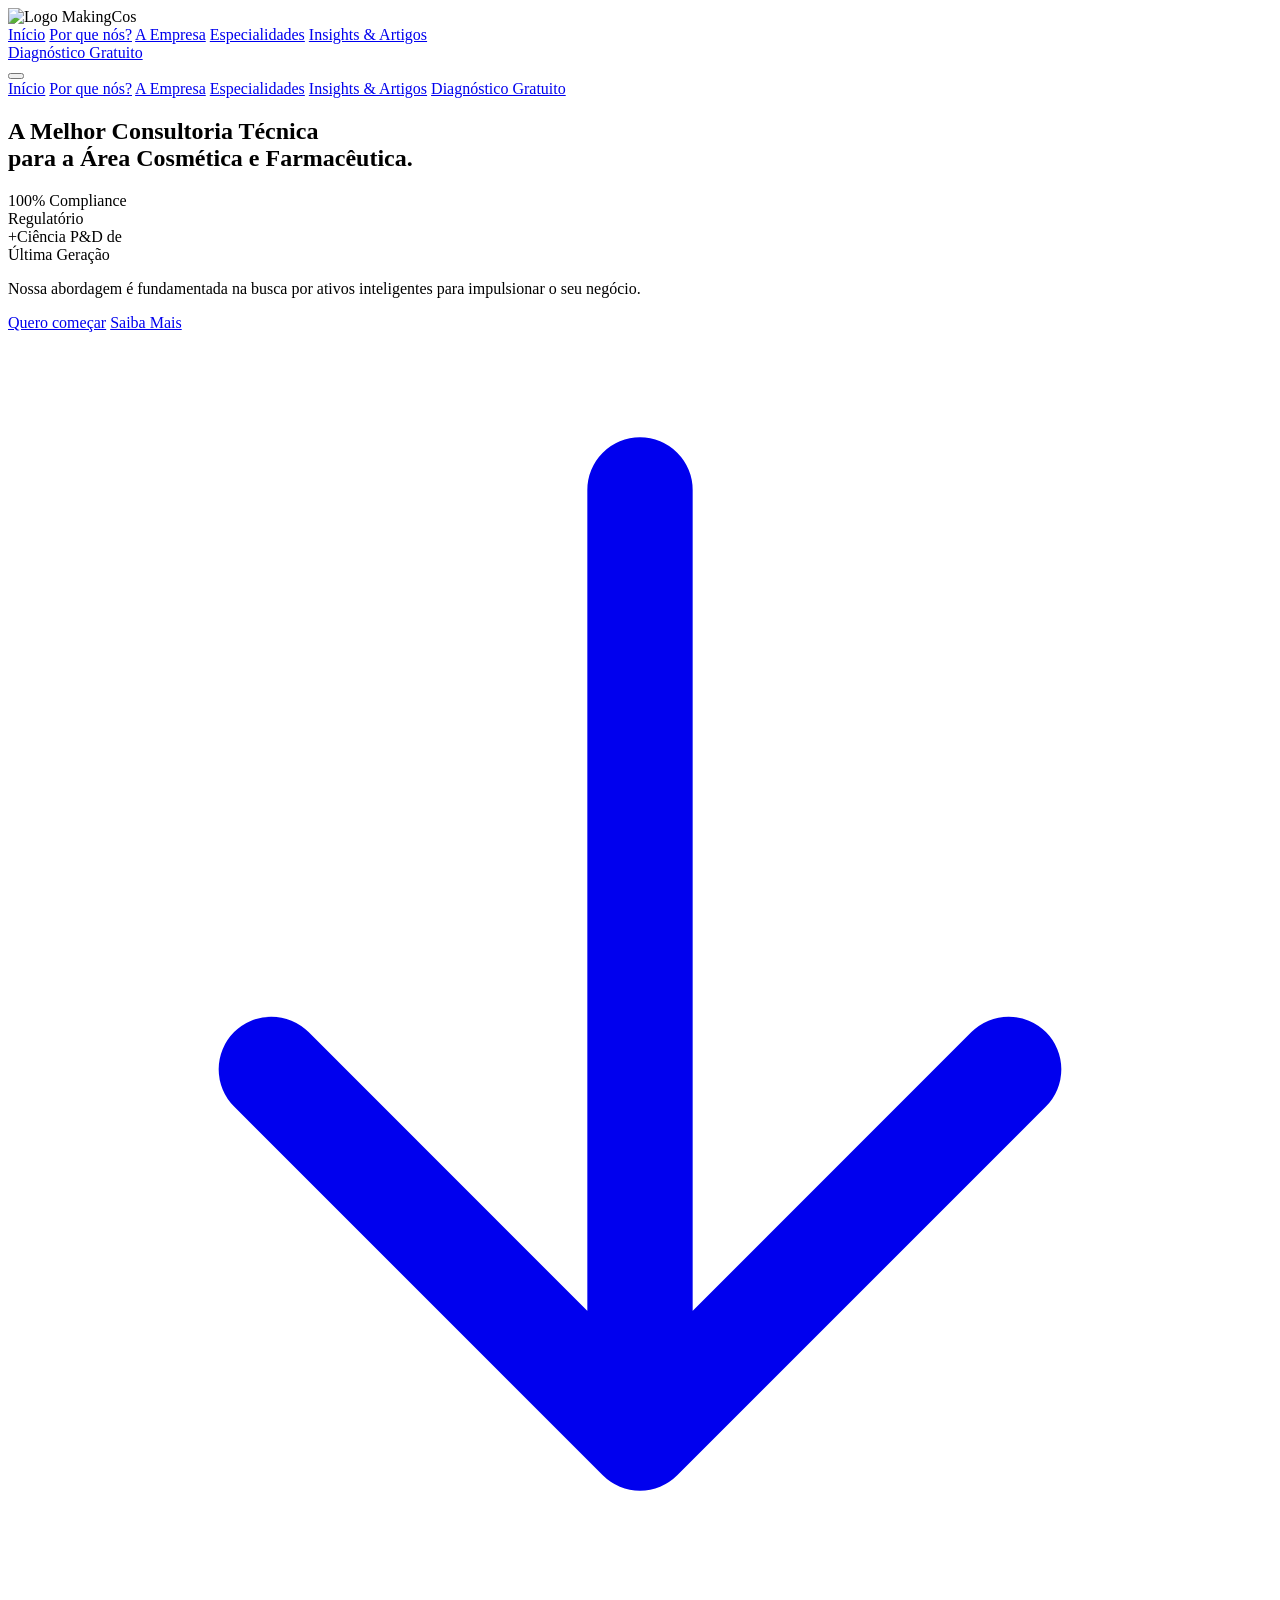
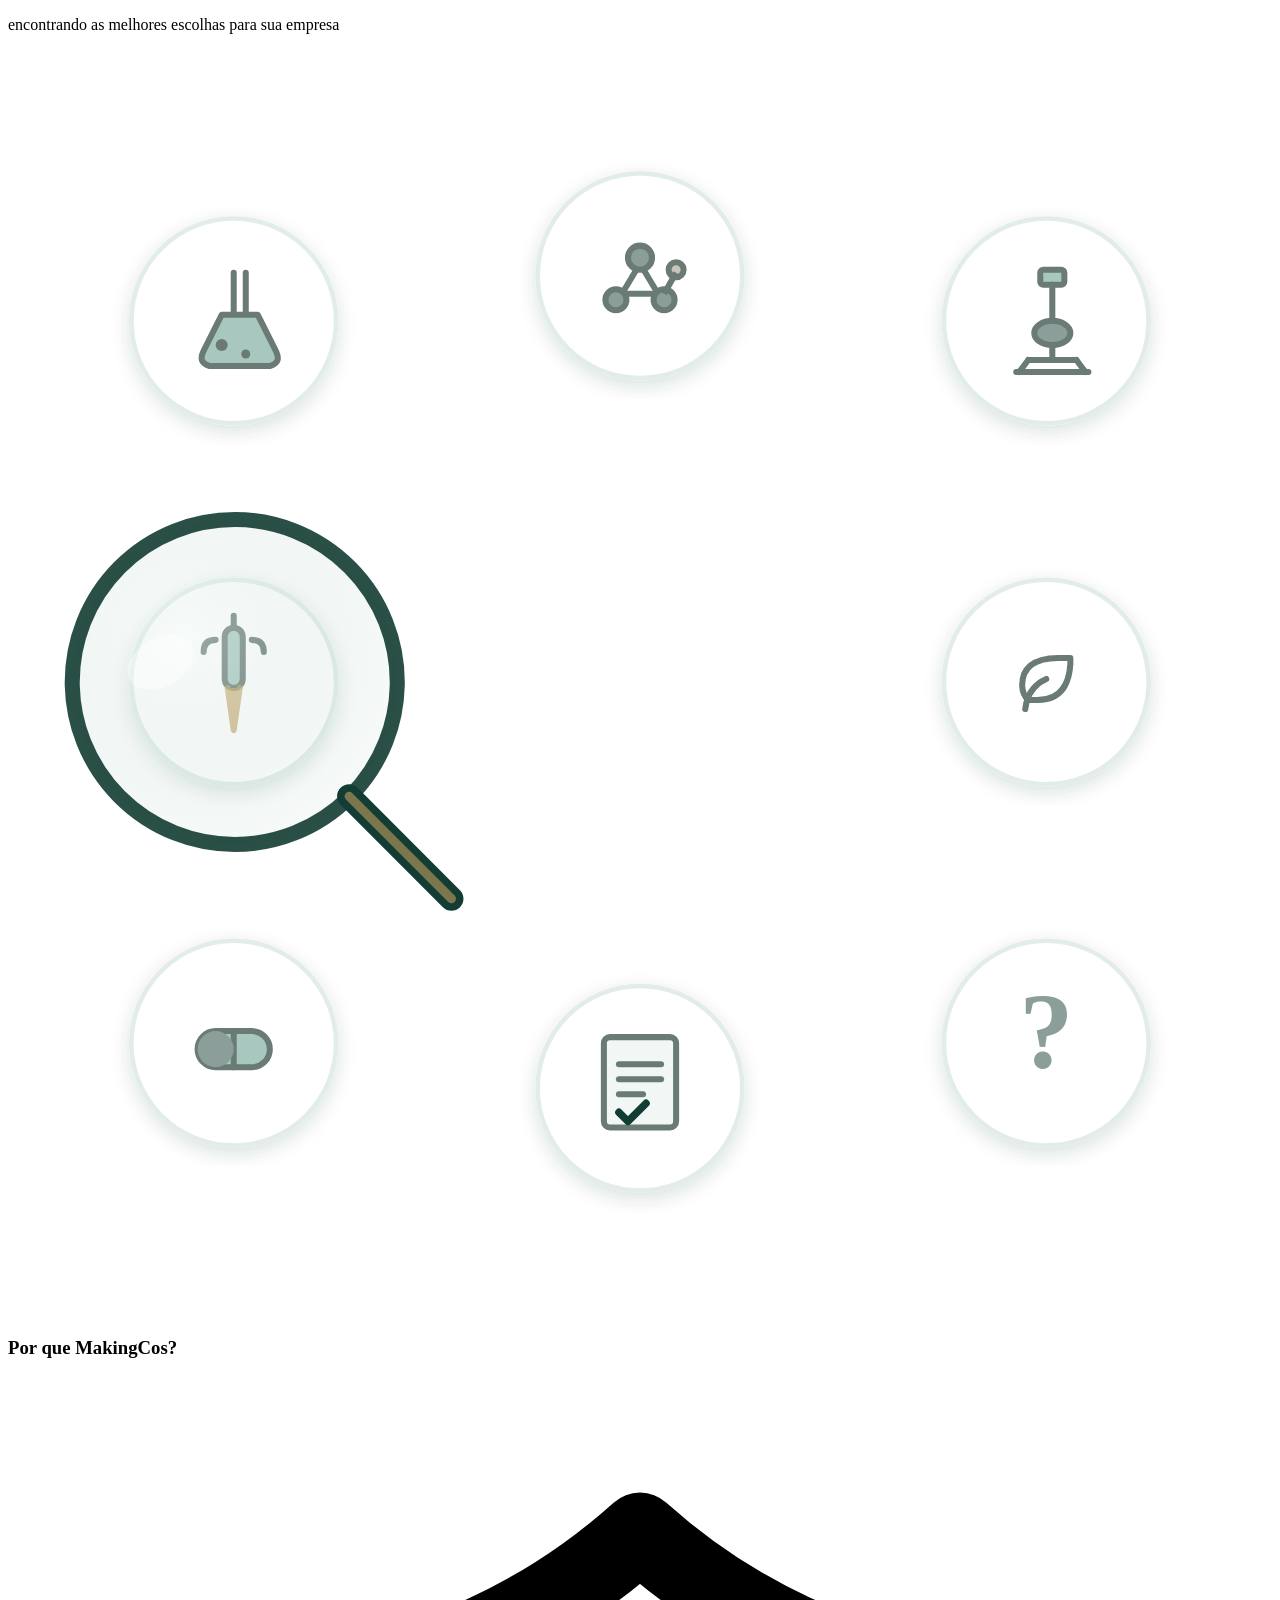
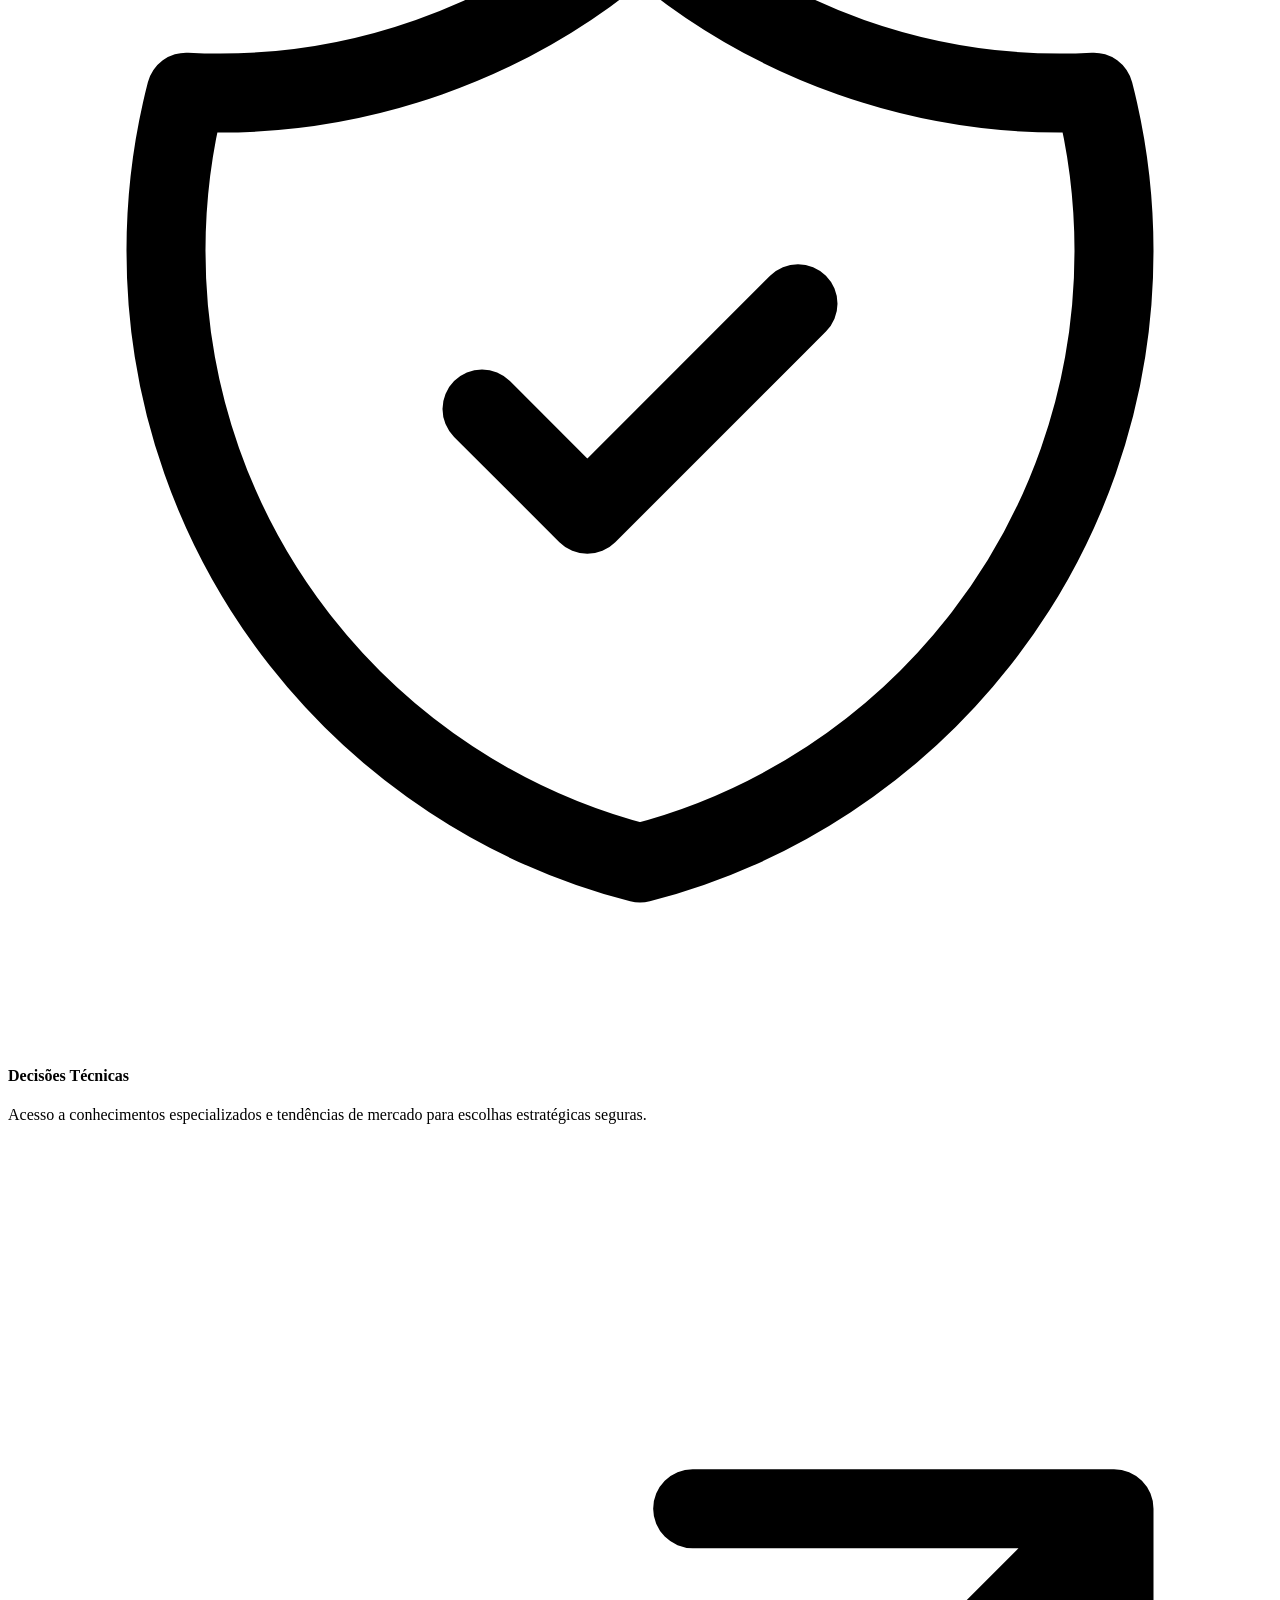
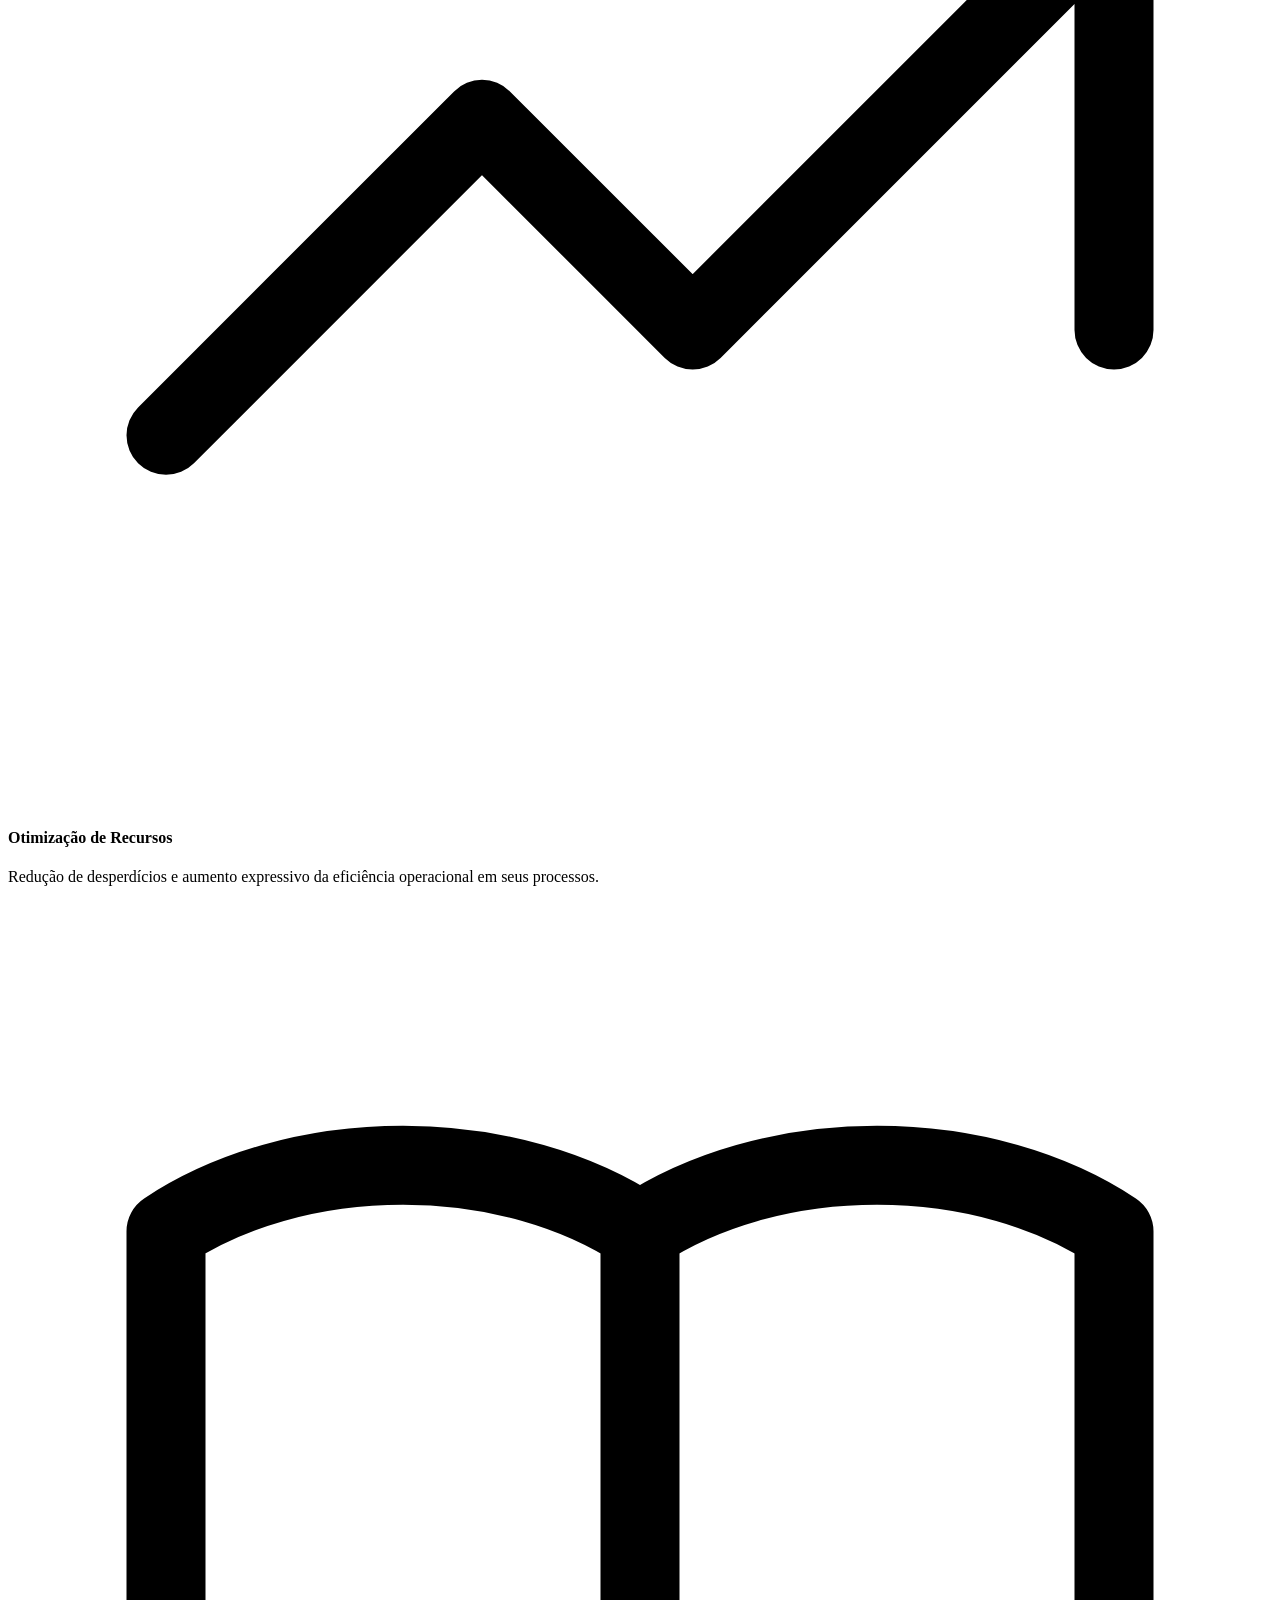
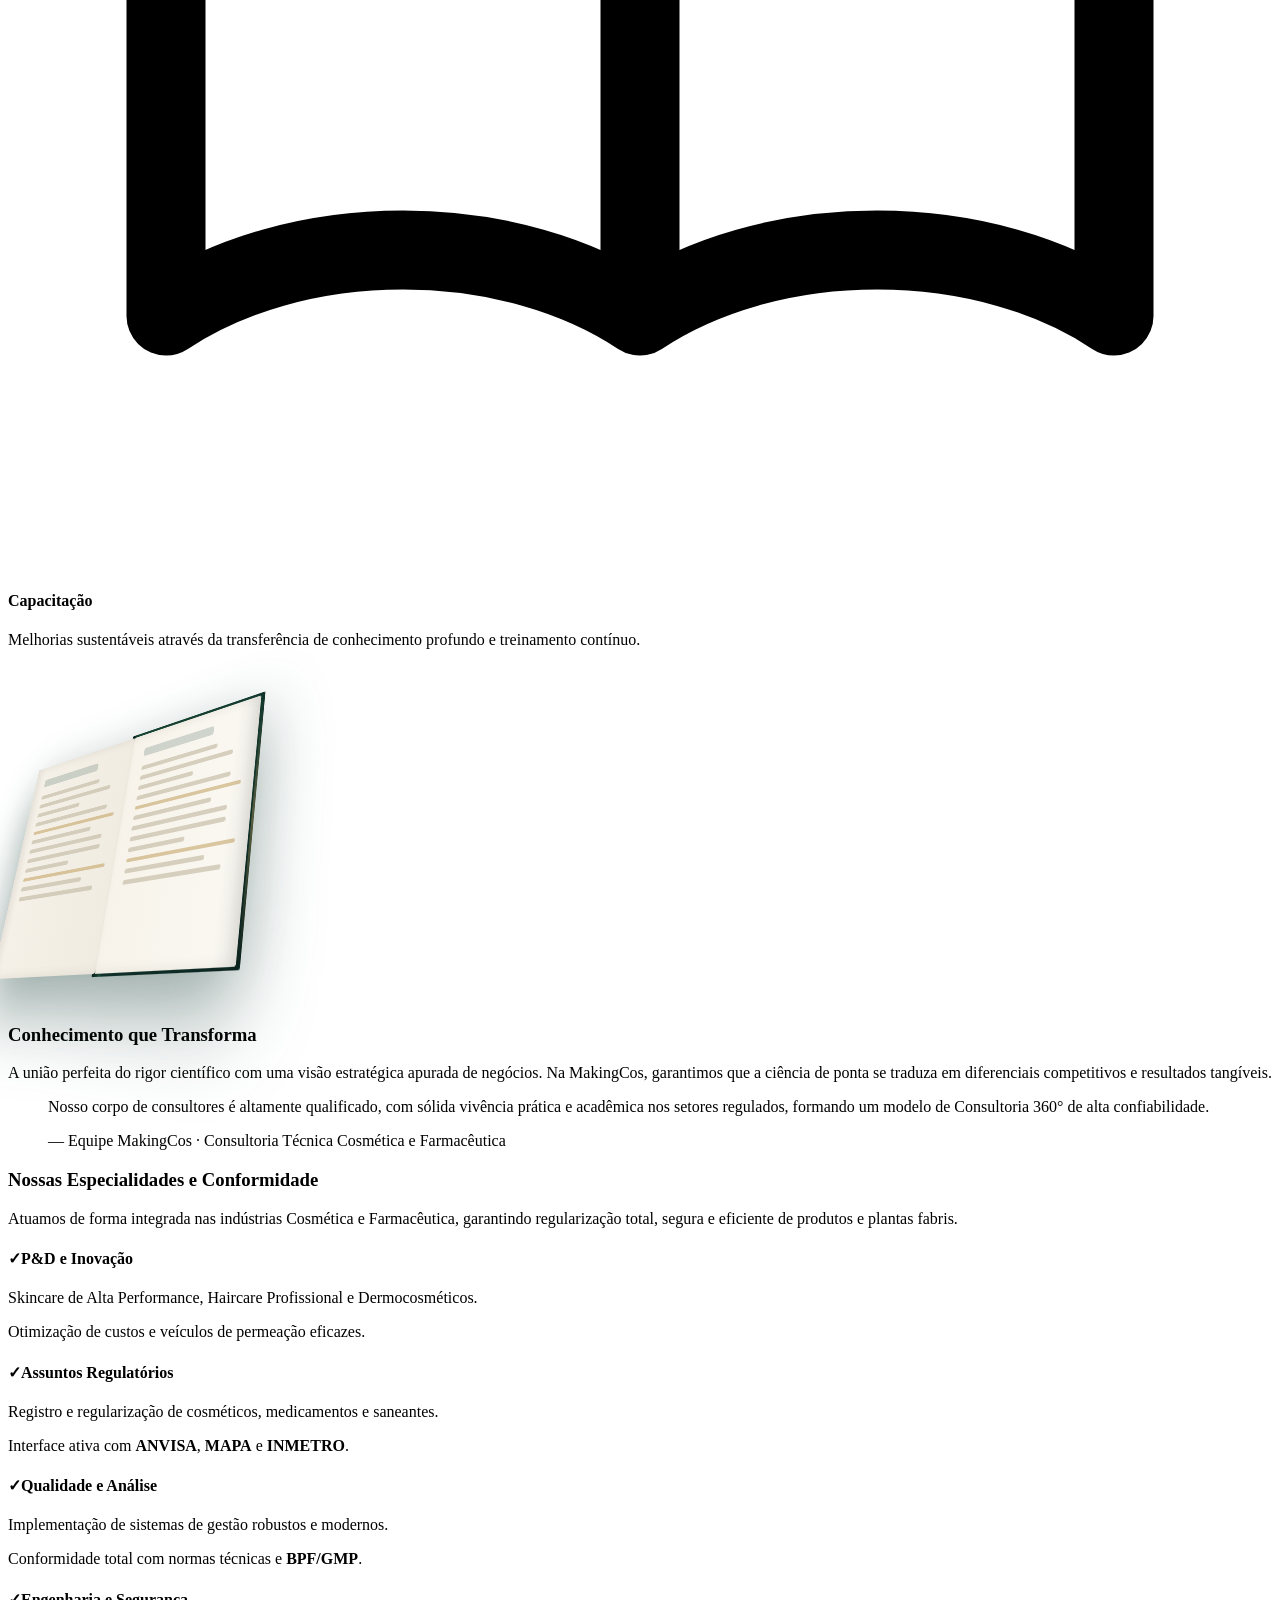
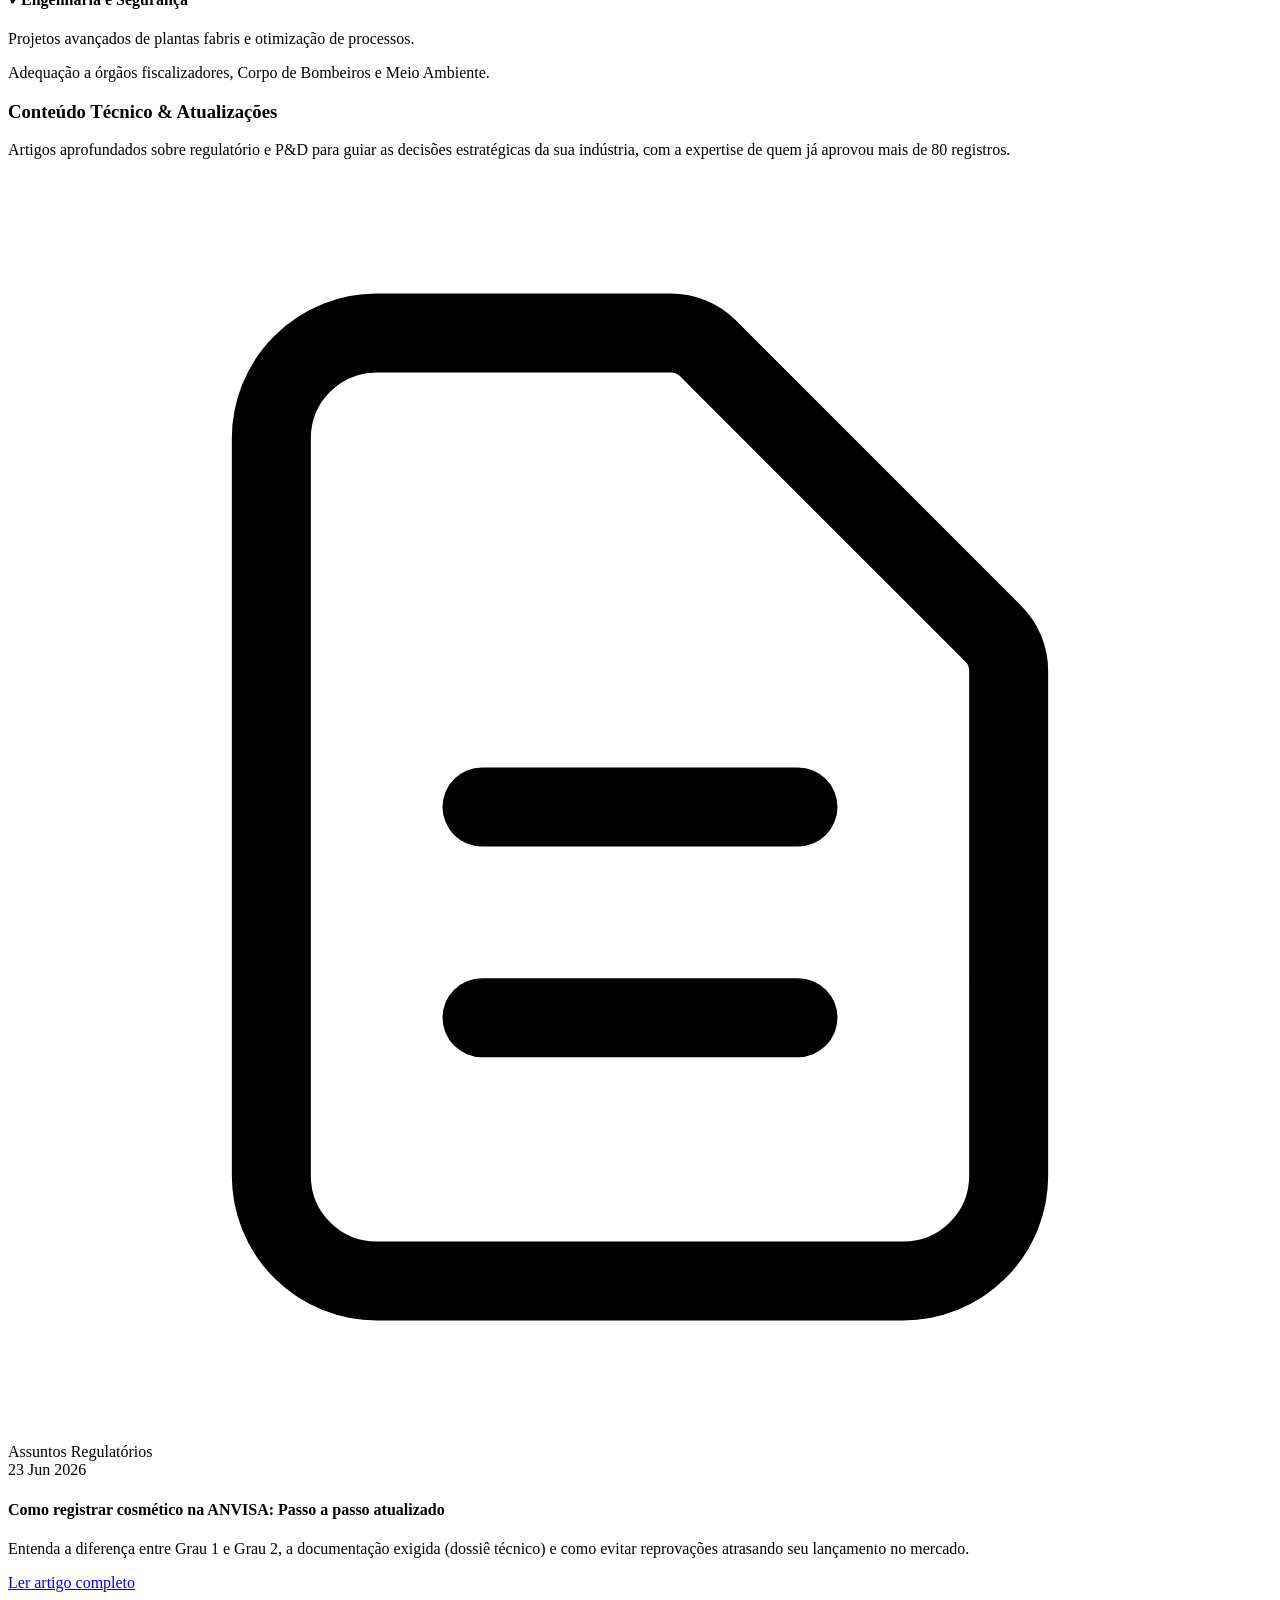
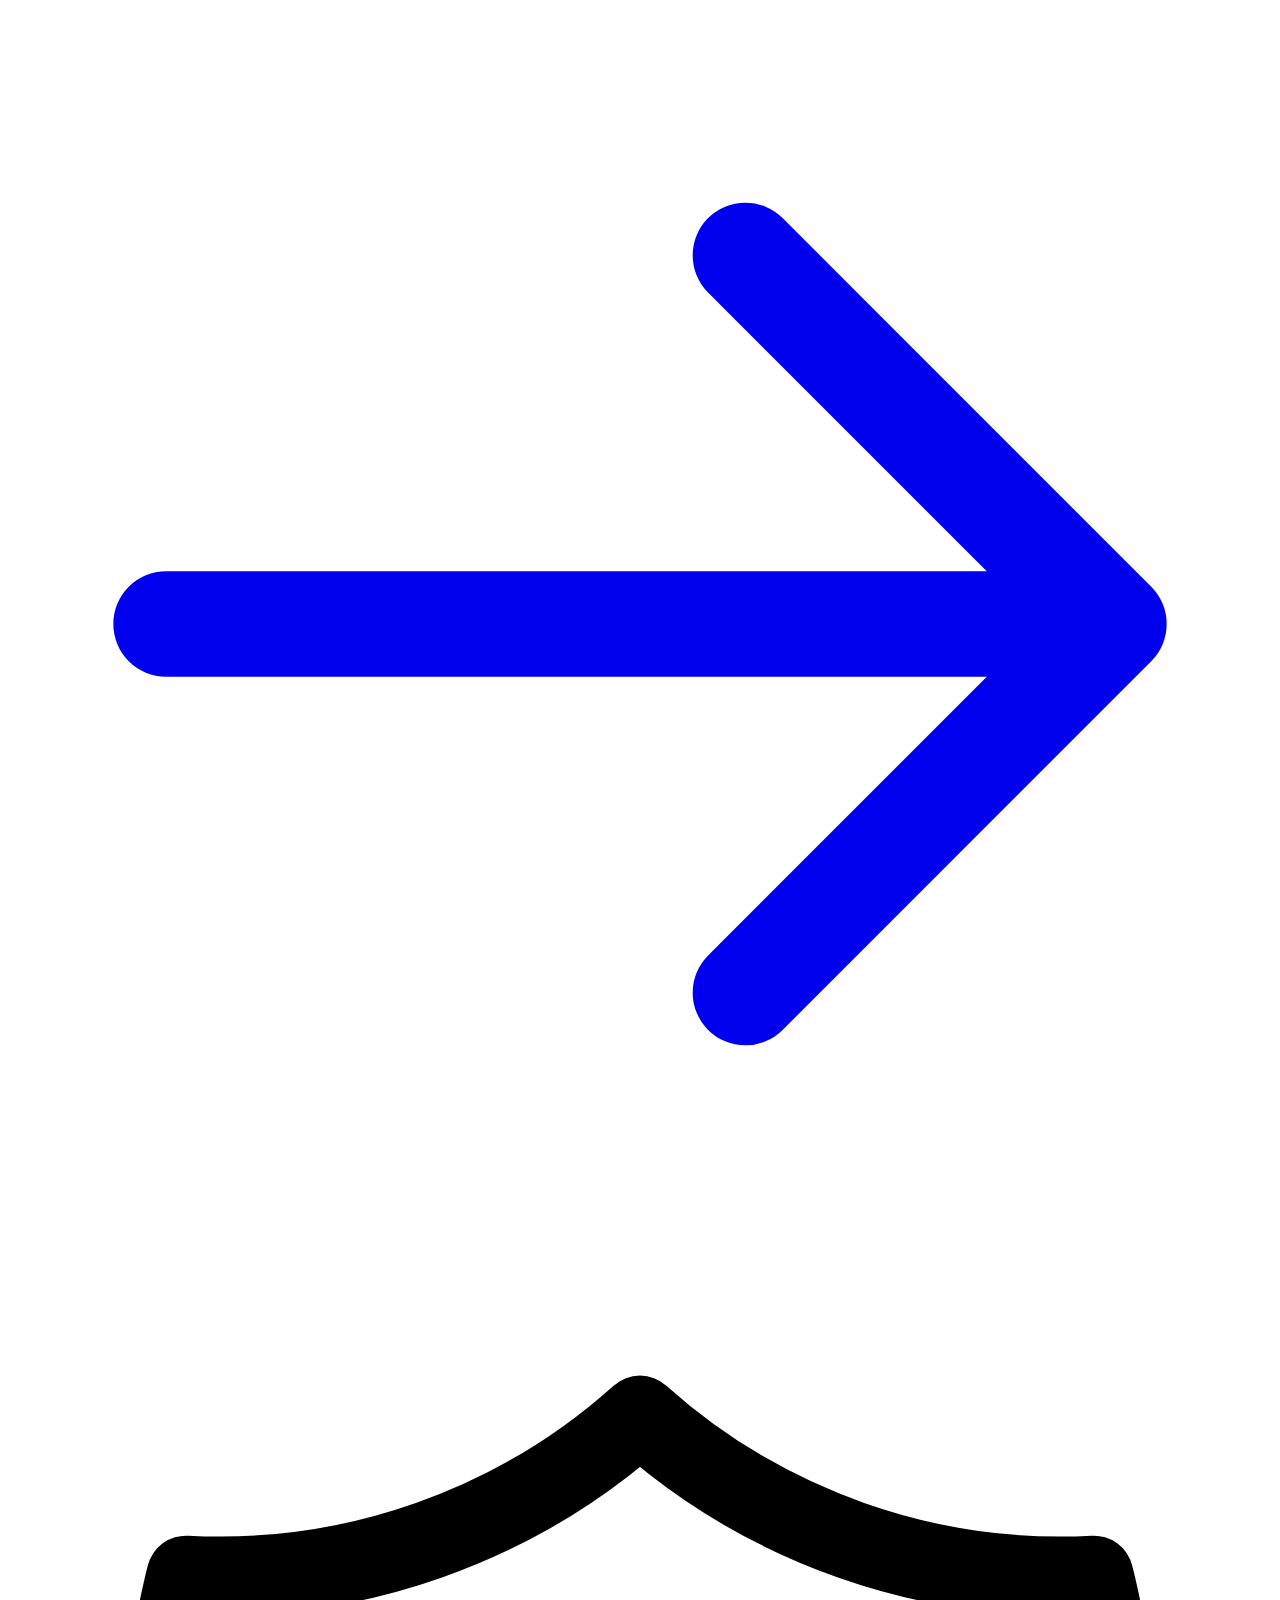
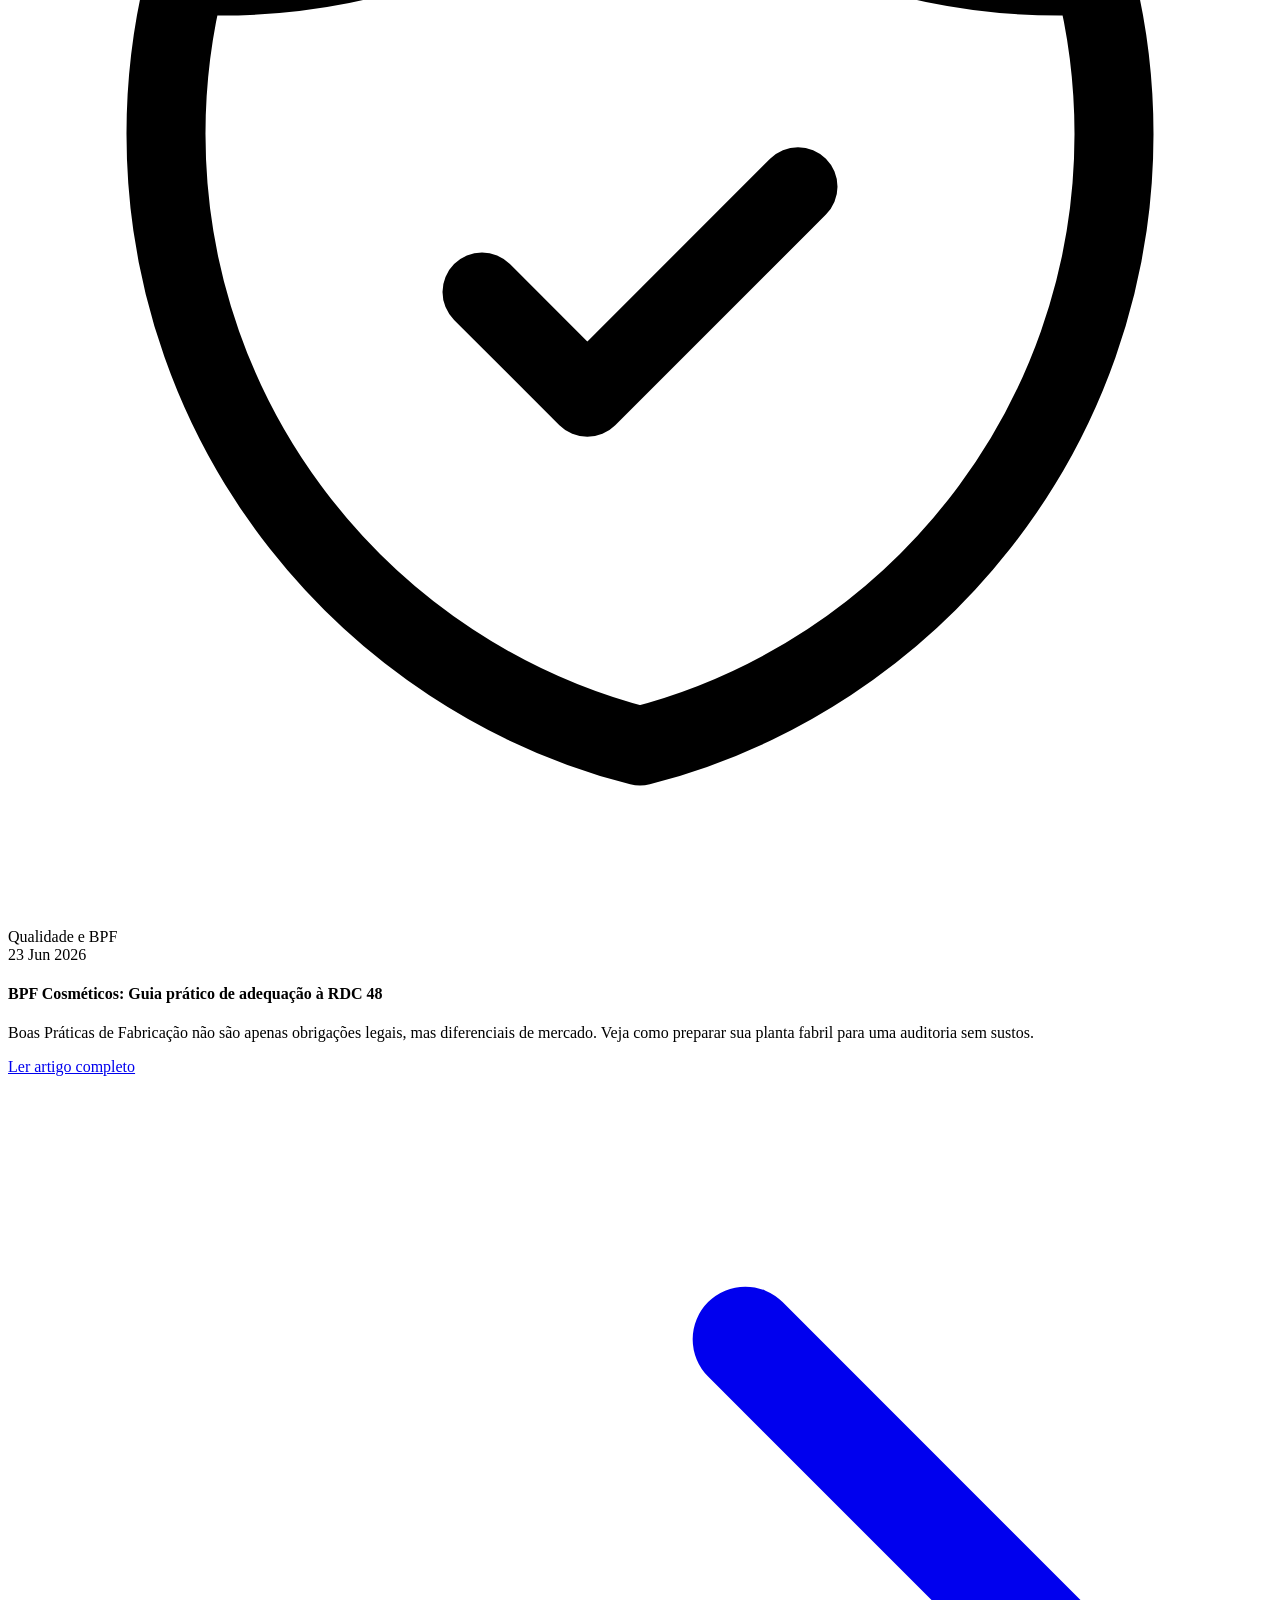
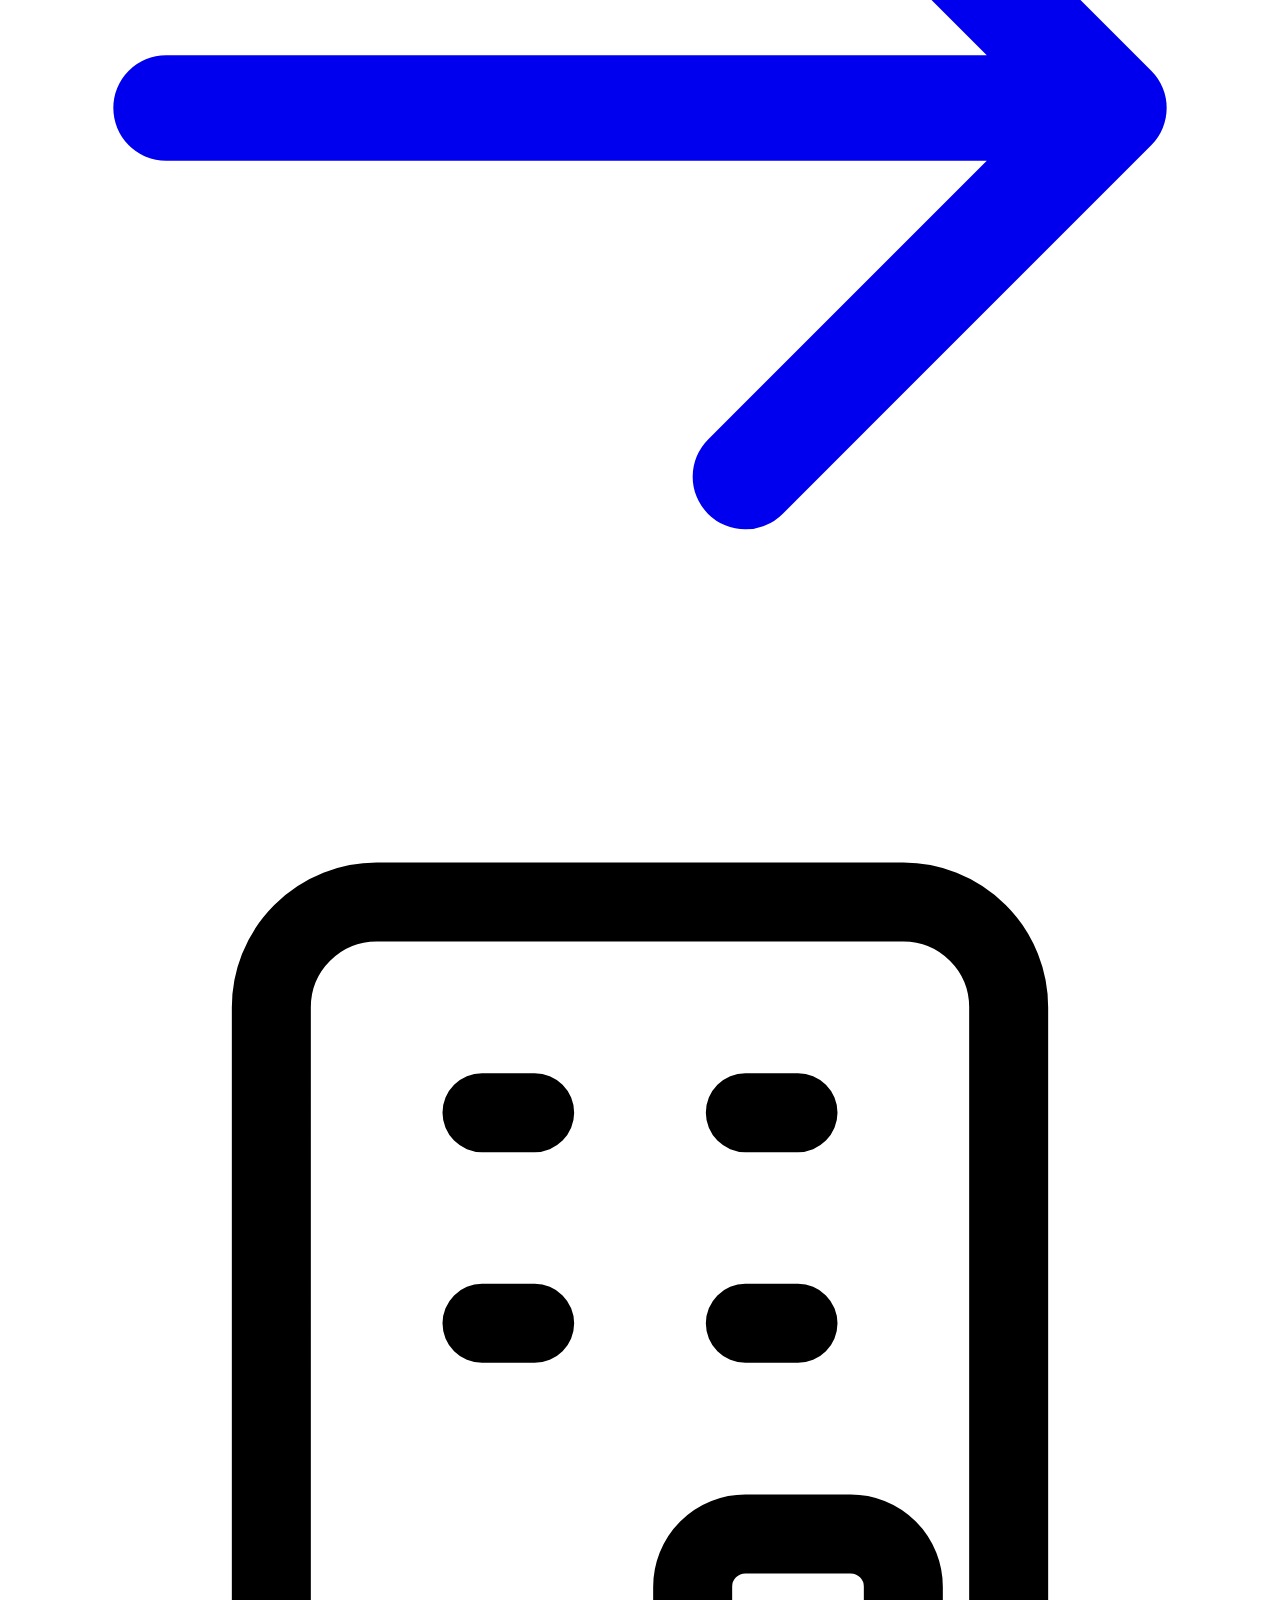
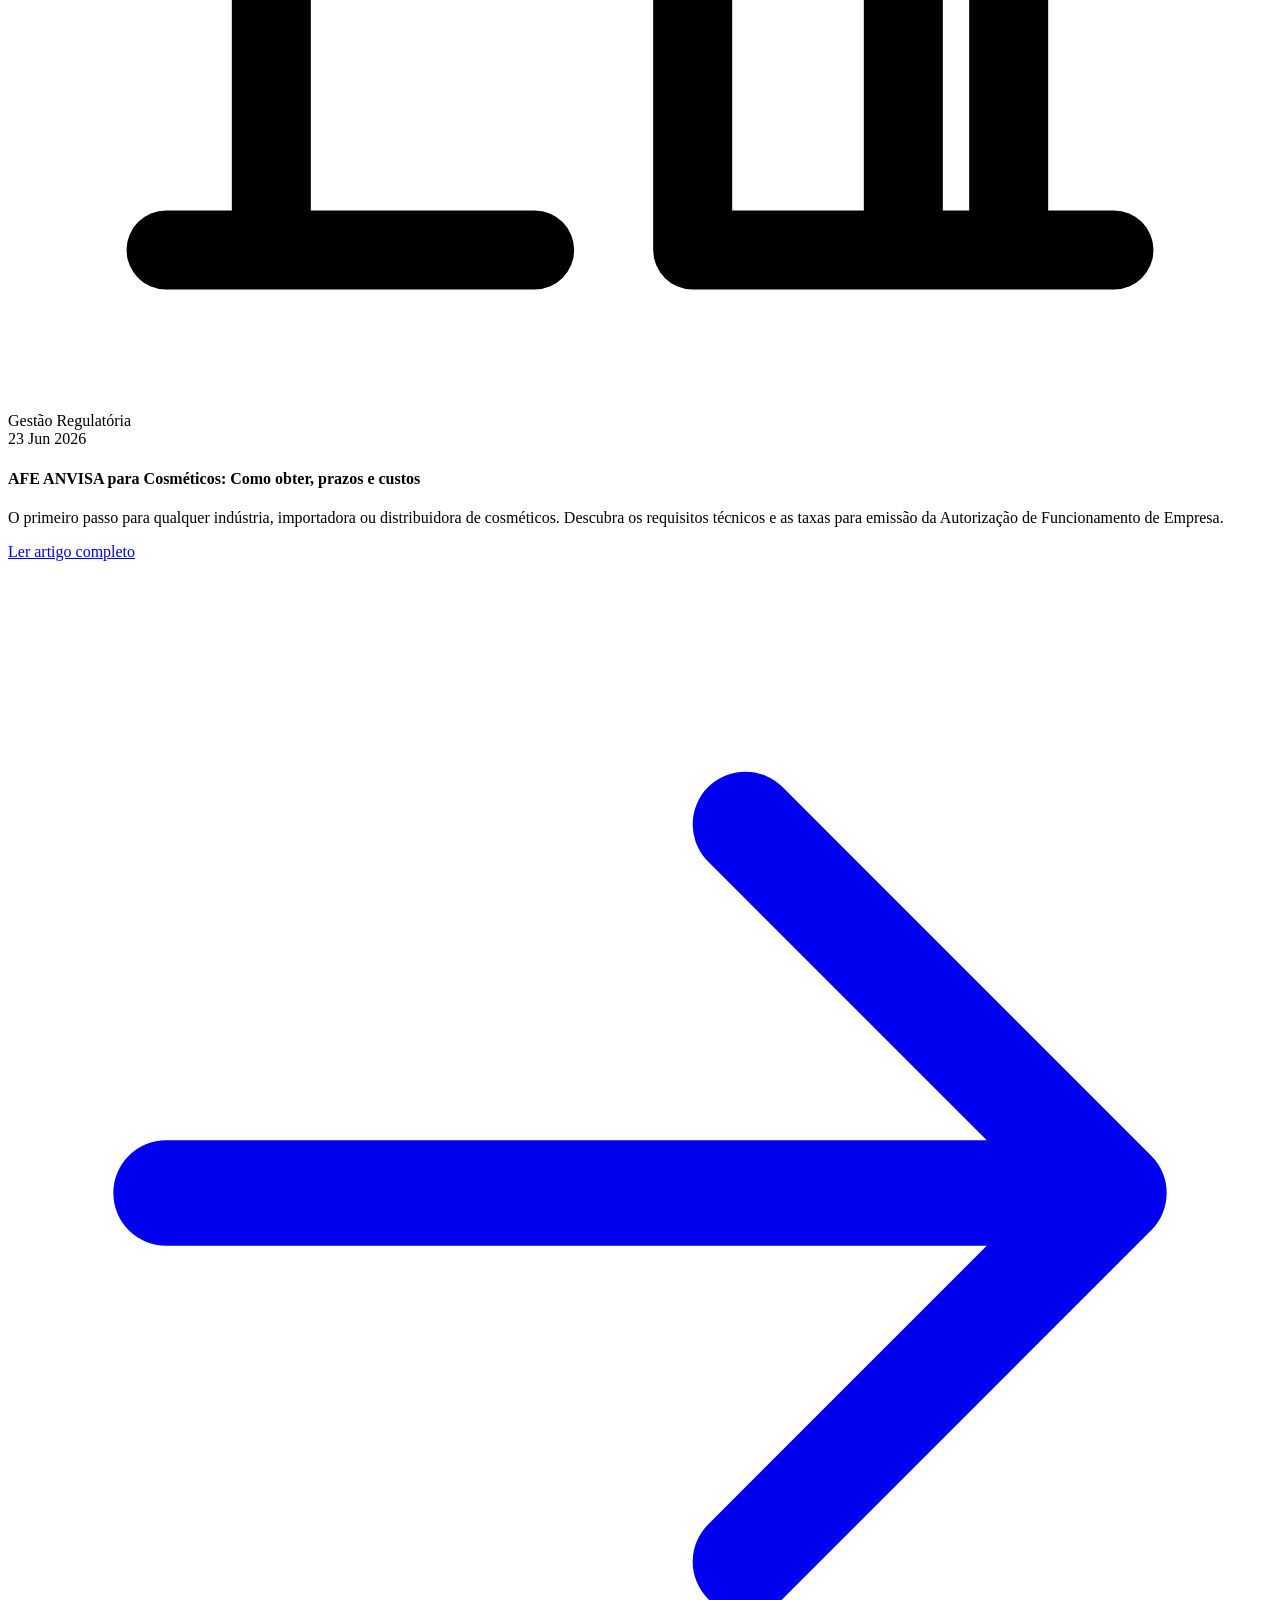
==== index.html @ b10bf66d "adjusts visual" ====
<!DOCTYPE html>
<html lang="pt-BR">

<head>
    <meta charset="UTF-8">
    <meta name="viewport" content="width=device-width, initial-scale=1.0">
    <title>Consultoria Regulatória ANVISA para Cosméticos e Farmacêuticos | MakingCos</title>
    <meta name="description"
        content="Excelência técnica para impulsionar negócios no mercado de alta performance através do conhecimento científico profundo.">

    <!-- Canonical & Open Graph -->
    <link rel="canonical" href="https://www.makingcos.com.br/">
    <meta property="og:type"        content="website">
    <meta property="og:url"         content="https://www.makingcos.com.br/">
    <meta property="og:title"       content="Consultoria Regulatória ANVISA para Cosméticos e Farmacêuticos | MakingCos">
    <meta property="og:description" content="Consultoria técnica especializada em registro ANVISA, BPF/GMP e P&D cosmético. +80 produtos registrados, 100% de aprovação em auditorias. SP e MG.">
    <meta property="og:locale"      content="pt_BR">
    <meta name="twitter:card"       content="summary_large_image">

    <!-- Schema: Organization + LocalBusiness -->
    <script type="application/ld+json">
    {
      "@context": "https://schema.org",
      "@type": ["Organization", "LocalBusiness"],
      "name": "MakingCos — Consultoria Técnica Cosmética e Farmacêutica",
      "url": "https://www.makingcos.com.br",
      "telephone": "+55-11-97608-5155",
      "email": "contato@makingcos.com.br",
      "description": "Consultoria regulatória ANVISA, adequação BPF/GMP, P&D de cosméticos e farmacêuticos. Atuamos em São Paulo e Minas Gerais.",
      "areaServed": ["São Paulo", "Minas Gerais", "Brasil"],
      "serviceType": [
        "Consultoria Regulatória ANVISA",
        "Adequação BPF GMP",
        "Registro de Cosméticos ANVISA",
        "P&D Cosméticos",
        "Assuntos Regulatórios Farmacêuticos",
        "Auditoria BPF",
        "Engenharia de Plantas Fabris"
      ],
      "knowsAbout": ["ANVISA", "BPF", "GMP", "Registro de cosméticos", "Assuntos regulatórios", "P&D cosmético", "Dermocosmético", "Skincare", "Haircare", "AFE ANVISA"]
    }
    </script>

    <!-- Schema: FAQ -->
    <script type="application/ld+json">
    {
      "@context": "https://schema.org",
      "@type": "FAQPage",
      "mainEntity": [
        {
          "@type": "Question",
          "name": "A MakingCos realiza registro de cosméticos na ANVISA?",
          "acceptedAnswer": {
            "@type": "Answer",
            "text": "Sim. Temos mais de 80 produtos registrados junto à ANVISA, com 100% de aprovação. Atuamos em registro de cosméticos grau 1 e grau 2, medicamentos e saneantes, com interface direta com ANVISA, MAPA e INMETRO."
          }
        },
        {
          "@type": "Question",
          "name": "O que é adequação BPF/GMP e como a MakingCos pode ajudar?",
          "acceptedAnswer": {
            "@type": "Answer",
            "text": "BPF (Boas Práticas de Fabricação) e GMP (Good Manufacturing Practices) são normas obrigatórias da ANVISA para indústrias cosméticas e farmacêuticas. A MakingCos realiza diagnóstico, implementação e auditoria de sistemas de qualidade para garantir conformidade total e aprovação em inspeções."
          }
        },
        {
          "@type": "Question",
          "name": "A MakingCos oferece serviços de P&D para cosméticos?",
          "acceptedAnswer": {
            "@type": "Answer",
            "text": "Sim. Desenvolvemos formulações de Skincare de Alta Performance, Haircare Profissional e Dermocosméticos, com rigor científico, otimização de custos e conformidade regulatória desde a concepção do produto."
          }
        },
        {
          "@type": "Question",
          "name": "Onde a MakingCos atende?",
          "acceptedAnswer": {
            "@type": "Answer",
            "text": "Atendemos empresas em São Paulo (SP) e Minas Gerais (MG), com possibilidade de consultoria remota para todo o território nacional."
          }
        }
      ]
    }
    </script>

    <link rel="preconnect" href="https://fonts.googleapis.com">
    <link rel="preconnect" href="https://fonts.gstatic.com" crossorigin>
    <link href="https://fonts.googleapis.com/css2?family=Faculty+Glyphic&family=Lusitana:wght@400;700&display=swap"
        rel="stylesheet">

    <script src="https://cdn.tailwindcss.com"></script>
    <script>
        tailwind.config = {
            theme: {
                extend: {
                    colors: {
                        primary: '#133C34',
                        accent: '#C19E5D',
                        offwhite: '#FAF9F5',
                        textgrey: '#676561',
                        muted: '#6A7A75',
                    },
                    fontFamily: {
                        serif: ['Lusitana', 'serif'],
                        sans: ['"Faculty Glyphic"', 'sans-serif'],
                    }
                }
            }
        }
    </script>
    <style type="text/tailwindcss">
        @layer utilities {
            .glass-header {
                @apply bg-offwhite/90 backdrop-blur-md border-b border-muted/20;
            }
            .card {
                @apply bg-white border border-muted/20 rounded-xl shadow-sm hover:shadow-md transition-shadow duration-300;
            }
            .placeholder-img {
                @apply bg-gray-200 flex flex-col items-center justify-center text-gray-500 rounded-lg overflow-hidden;
            }
        }
        html { scroll-behavior: smooth; }
    </style>

    <style>
        /* ===== MAGNIFIER SCENE ===== */
        #magScene { user-select: none; }

        .mag-icon {
            transition: transform 0.4s cubic-bezier(.34,1.56,.64,1);
        }

        /* Solution icon pulse ring */
        .sol-glow { animation: none; }

        @keyframes solPulse {
            0%   { r: 42; opacity: 0.7; }
            70%  { r: 62; opacity: 0; }
            100% { r: 62; opacity: 0; }
        }
        @keyframes solZoom {
            0%   { transform: translate(345px,330px) scale(1); }
            100% { transform: translate(345px,330px) scale(1.18); }
        }
        .sol-zoomed {
            animation: solZoom 0.5s cubic-bezier(.34,1.56,.64,1) forwards;
        }
        .sol-zoomed .sol-glow {
            animation: solPulse 1.4s ease-out infinite !important;
        }

        /* ── POPUP ── */
        #foundPopup {
            position: absolute;
            left: 50%;
            transform: translateX(-50%) translateY(0);
            z-index: 20;
            pointer-events: none;
            opacity: 0;
            transition: opacity 0.3s ease, top 0s;
        }
        #foundPopup.visible { opacity: 1; }
        #foundPopupInner {
            display: flex;
            align-items: center;
            gap: 8px;
            background: #133C34;
            color: #FAF9F5;
            padding: 11px 24px;
            border-radius: 999px;
            border: 2px solid #C19E5D;
            box-shadow: 0 8px 32px rgba(19,60,52,0.25), 0 0 0 6px rgba(193,158,93,0.15);
            font-family: 'Faculty Glyphic', sans-serif;
            font-size: 0.95rem;
            font-weight: 700;
            letter-spacing: 0.04em;
            white-space: nowrap;
        }
        #foundPopup.visible #foundPopupInner {
            animation: popupEntrance 0.45s cubic-bezier(.34,1.56,.64,1) both;
        }
        @keyframes popupEntrance {
            from { transform: scale(0.75) translateY(8px); opacity: 0; }
            to   { transform: scale(1)   translateY(0);    opacity: 1; }
        }
        #foundPopupIcon {
            color: #C19E5D;
            font-size: 1.1rem;
            display: inline-block;
            animation: starSpin 2s linear infinite;
        }
        @keyframes starSpin {
            from { transform: rotate(0deg); }
            to   { transform: rotate(360deg); }
        }

        /* Animated ellipsis */
        #ellipsis::after {
            content: '';
            animation: ellipsisDots 1.8s steps(1, end) infinite;
        }
        @keyframes ellipsisDots {
            0%   { content: ''; }
            25%  { content: '.'; }
            50%  { content: '..'; }
            75%  { content: '...'; }
            100% { content: ''; }
        }
    </style>
</head>

<body class="bg-offwhite text-textgrey font-sans antialiased overflow-x-hidden">

    <!-- Header / Navbar (HOME) -->
    <header id="navbar" class="fixed w-full top-0 z-50 glass-header transition-all duration-300">
        <div class="max-w-7xl mx-auto px-4 sm:px-6 lg:px-8">
            <div class="flex justify-between items-center h-20">
                <div class="flex items-center gap-3">
                    <img src="./media/makingcos.webp" alt="Logo MakingCos" class="h-16">
                </div>
                <nav class="hidden md:flex space-x-8">
                    <a href="#hero" class="text-textgrey hover:text-primary font-medium transition-colors">Início</a>
                    <a href="#value-proposition" class="text-textgrey hover:text-primary font-medium transition-colors">Por que nós?</a>
                    <a href="#identity" class="text-textgrey hover:text-primary font-medium transition-colors">A Empresa</a>
                    <a href="#services" class="text-textgrey hover:text-primary font-medium transition-colors">Especialidades</a>
                    <a href="#insights" class="text-textgrey hover:text-primary font-medium transition-colors">Insights & Artigos</a>
                </nav>
                <div class="hidden md:block">
                    <a href="#contact-section" class="px-6 py-2 bg-primary text-white rounded-full hover:bg-primary/90 transition-colors font-medium">Diagnóstico Gratuito</a>
                </div>
                <button id="menuToggle" class="md:hidden flex flex-col gap-1.5 p-2" aria-label="Abrir menu" aria-expanded="false">
                    <span class="block w-6 h-0.5 bg-primary"></span>
                    <span class="block w-6 h-0.5 bg-primary"></span>
                    <span class="block w-6 h-0.5 bg-primary"></span>
                </button>
            </div>
        </div>
        <div id="mobileMenu" class="hidden md:hidden bg-offwhite border-t border-muted/20 px-4 py-4 space-y-3">
            <a href="#hero" class="block text-textgrey hover:text-primary font-medium py-1">Início</a>
            <a href="#value-proposition" class="block text-textgrey hover:text-primary font-medium py-1">Por que nós?</a>
            <a href="#identity" class="block text-textgrey hover:text-primary font-medium py-1">A Empresa</a>
            <a href="#services" class="block text-textgrey hover:text-primary font-medium py-1">Especialidades</a>
            <a href="#insights" class="block text-textgrey hover:text-primary font-medium py-1">Insights &amp; Artigos</a>
            <a href="#contact-section" class="block w-full text-center px-6 py-2 bg-primary text-white rounded-full font-medium mt-2">Diagnóstico Gratuito</a>
        </div>
    </header>

    <main class="pt-20">
        <!-- Hero Section -->
        <section id="hero" class="relative py-20 lg:py-32 overflow-hidden">
            <div class="max-w-7xl mx-auto px-4 sm:px-6 lg:px-8 relative z-10">
                <div class="grid grid-cols-1 lg:grid-cols-2 gap-12 items-center">
                    <div>
                        <h1 class="text-4xl md:text-5xl lg:text-6xl font-serif font-bold text-primary leading-tight mb-8">
                            A Melhor Consultoria Técnica <br>para a Área Cosmética e Farmacêutica.
                        </h1>
                        <div class="flex flex-col sm:flex-row gap-6 mb-8">
                            <div class="flex items-center gap-3 bg-white px-5 py-4 rounded-xl shadow-sm border border-muted/20">
                                <span class="text-3xl font-bold text-accent">100%</span>
                                <span class="text-primary font-bold leading-tight">Compliance<br>Regulatório</span>
                            </div>
                            <div class="flex items-center gap-3 bg-white px-5 py-4 rounded-xl shadow-sm border border-muted/20">
                                <span class="text-3xl font-bold text-accent">+Ciência</span>
                                <span class="text-primary font-bold leading-tight">P&D de<br>Última Geração</span>
                            </div>
                        </div>
                        <p class="text-lg md:text-xl text-textgrey mb-8 font-sans">
                            Nossa abordagem é fundamentada na busca por ativos inteligentes para impulsionar o seu negócio.
                        </p>
                        <div class="flex flex-col sm:flex-row gap-4">
                            <a href="#contact" class="px-8 py-3 bg-primary text-white rounded-full font-medium text-center hover:bg-primary/90 transition-colors shadow-lg shadow-primary/20">Quero começar</a>
                            <a href="#value-proposition" class="group flex items-center justify-center gap-2 px-8 py-3 bg-accent text-white rounded-full font-medium text-center hover:bg-accent/90 transition-colors shadow-lg shadow-accent/20">
                                Saiba Mais
                                <svg class="w-4 h-4 group-hover:translate-y-1 transition-transform" fill="none" stroke="currentColor" viewBox="0 0 24 24"><path stroke-linecap="round" stroke-linejoin="round" stroke-width="2" d="M19 14l-7 7m0 0l-7-7m7 7V3"></path></svg>
                            </a>
                        </div>
                    </div>

                    <!-- Magnifier Animation Scene -->
                    <div class="relative h-[420px] lg:h-[520px] flex flex-col items-center justify-start pt-2" id="magScene">
                        <p class="text-sm font-sans text-muted italic mb-1 tracking-wide">
                            encontrando as melhores escolhas para sua empresa<span id="ellipsis"></span>
                        </p>
                        <div class="absolute -z-10 inset-0 bg-accent/5 rounded-3xl blur-2xl"></div>

                        <svg id="magSvg" viewBox="0 0 420 420" xmlns="http://www.w3.org/2000/svg" style="width:100%;height:100%;overflow:visible;">
                            <defs>
                                <radialGradient id="glowGold" cx="50%" cy="50%" r="50%">
                                    <stop offset="0%" stop-color="#C19E5D" stop-opacity="0.35"/>
                                    <stop offset="100%" stop-color="#C19E5D" stop-opacity="0"/>
                                </radialGradient>
                                <radialGradient id="lensGrad" cx="35%" cy="35%" r="65%">
                                    <stop offset="0%" stop-color="#eaf5f2" stop-opacity="0.7"/>
                                    <stop offset="100%" stop-color="#a8c8bf" stop-opacity="0.2"/>
                                </radialGradient>
                                <filter id="softGlow">
                                    <feGaussianBlur stdDeviation="4" result="blur"/>
                                    <feMerge><feMergeNode in="blur"/><feMergeNode in="SourceGraphic"/></feMerge>
                                </filter>
                                <filter id="iconShadow">
                                    <feDropShadow dx="0" dy="2" stdDeviation="3" flood-color="#133C34" flood-opacity="0.15"/>
                                </filter>
                                <clipPath id="lensClip">
                                    <circle cx="0" cy="0" r="54"/>
                                </clipPath>
                            </defs>

                            <!-- Flask / Lab -->
                            <g class="mag-icon" transform="translate(75,90)">
                                <circle r="34" fill="white" stroke="#e2ede9" stroke-width="1.5" filter="url(#iconShadow)"/>
                                <g transform="translate(-14,-16)" stroke="#6A7A75" stroke-width="2" stroke-linecap="round" stroke-linejoin="round" fill="none">
                                    <line x1="14" y1="0" x2="14" y2="14"/>
                                    <line x1="18" y1="0" x2="18" y2="14"/>
                                    <path d="M10,14 L4,26 Q2,30 6,31 L26,31 Q30,30 28,26 L22,14 Z" fill="#a8c8bf" stroke="#6A7A75"/>
                                    <circle cx="10" cy="24" r="2" fill="#6A7A75" stroke="none"/>
                                    <circle cx="18" cy="27" r="1.5" fill="#6A7A75" stroke="none"/>
                                </g>
                            </g>

                            <!-- Molecule -->
                            <g class="mag-icon" transform="translate(210,75)">
                                <circle r="34" fill="white" stroke="#e2ede9" stroke-width="1.5" filter="url(#iconShadow)"/>
                                <g transform="translate(-16,-16)" stroke="#6A7A75" stroke-width="2" fill="none">
                                    <line x1="16" y1="12" x2="10" y2="22"/>
                                    <line x1="16" y1="12" x2="22" y2="22"/>
                                    <line x1="10" y1="22" x2="22" y2="22"/>
                                    <circle cx="16" cy="10" r="4" fill="#8c9e99" stroke="#6A7A75"/>
                                    <circle cx="8" cy="24" r="3.5" fill="#8c9e99" stroke="#6A7A75"/>
                                    <circle cx="24" cy="24" r="3.5" fill="#8c9e99" stroke="#6A7A75"/>
                                    <circle cx="28" cy="14" r="2.5" fill="#c8c5be" stroke="#6A7A75"/>
                                    <line x1="24" y1="22" x2="28" y2="15"/>
                                </g>
                            </g>

                            <!-- Microscope -->
                            <g class="mag-icon" transform="translate(345,90)">
                                <circle r="34" fill="white" stroke="#e2ede9" stroke-width="1.5" filter="url(#iconShadow)"/>
                                <g transform="translate(-14,-17)" stroke="#6A7A75" stroke-width="2" stroke-linecap="round" stroke-linejoin="round" fill="none">
                                    <rect x="12" y="0" width="8" height="5" rx="1" fill="#a8c8bf" stroke="#6A7A75"/>
                                    <line x1="16" y1="5" x2="16" y2="18"/>
                                    <ellipse cx="16" cy="21" rx="6" ry="4" fill="#8c9e99" stroke="#6A7A75"/>
                                    <line x1="8" y1="30" x2="24" y2="30"/>
                                    <line x1="16" y1="25" x2="16" y2="30"/>
                                    <line x1="8" y1="30" x2="5" y2="34"/>
                                    <line x1="24" y1="30" x2="27" y2="34"/>
                                    <line x1="4" y1="34" x2="28" y2="34"/>
                                </g>
                            </g>

                            <!-- Dropper / Serum -->
                            <g class="mag-icon" transform="translate(75,210)">
                                <circle r="34" fill="white" stroke="#e2ede9" stroke-width="1.5" filter="url(#iconShadow)"/>
                                <g transform="translate(-10,-18)" stroke="#6A7A75" stroke-width="2" stroke-linecap="round" stroke-linejoin="round" fill="none">
                                    <rect x="7" y="0" width="6" height="20" rx="3" fill="#a8c8bf" stroke="#6A7A75"/>
                                    <path d="M8,20 Q10,34 10,34 Q10,34 12,20" fill="#C19E5D" stroke="#C19E5D" opacity="0.7"/>
                                    <path d="M4,4 Q0,4 0,8" stroke="#6A7A75" fill="none"/>
                                    <path d="M16,4 Q20,4 20,8" stroke="#6A7A75" fill="none"/>
                                    <line x1="10" y1="0" x2="10" y2="-4"/>
                                </g>
                            </g>

                            <!-- Leaf / Natural — Tabler Icons -->
                            <g class="mag-icon" transform="translate(345,210)">
                                <circle r="34" fill="white" stroke="#e2ede9" stroke-width="1.5" filter="url(#iconShadow)"/>
                                <g transform="translate(-12,-12)" stroke="#6A7A75" stroke-width="2" stroke-linecap="round" stroke-linejoin="round" fill="none">
                                    <path d="M5 21c.5 -4.5 2.5 -8 7 -10"/>
                                    <path d="M9 18c6.218 0 10.5 -3.288 11 -12v-2h-4.014c-9 0 -11.986 4 -12 9c0 1 0 3 2 5h3"/>
                                </g>
                            </g>

                            <!-- Pills -->
                            <g class="mag-icon" transform="translate(75,330)">
                                <circle r="34" fill="white" stroke="#e2ede9" stroke-width="1.5" filter="url(#iconShadow)"/>
                                <g transform="translate(-16,-10)" stroke="#6A7A75" stroke-width="2" stroke-linecap="round" fill="none">
                                    <rect x="4" y="6" width="24" height="12" rx="6" fill="#a8c8bf" stroke="#6A7A75"/>
                                    <line x1="16" y1="6" x2="16" y2="18"/>
                                    <rect x="4" y="6" width="12" height="12" rx="6" fill="#8c9e99" stroke="none"/>
                                </g>
                            </g>

                            <!-- Certificate / Compliance -->
                            <g class="mag-icon" transform="translate(210,345)">
                                <circle r="34" fill="white" stroke="#e2ede9" stroke-width="1.5" filter="url(#iconShadow)"/>
                                <g transform="translate(-14,-17)" stroke="#6A7A75" stroke-width="2" stroke-linecap="round" stroke-linejoin="round" fill="none">
                                    <rect x="2" y="0" width="24" height="30" rx="2" fill="#f0f7f5" stroke="#6A7A75"/>
                                    <line x1="7" y1="9" x2="21" y2="9"/>
                                    <line x1="7" y1="14" x2="21" y2="14"/>
                                    <line x1="7" y1="19" x2="15" y2="19"/>
                                    <polyline points="7,25 10,28 16,22" stroke="#133C34" stroke-width="2.5"/>
                                </g>
                            </g>

                            <!-- ── SOLUTION ICON ── -->
                            <g class="mag-icon" id="solIcon" data-solution="true" transform="translate(345,330)">
                                <!-- Glow ring -->
                                <circle r="52" fill="url(#glowGold)" class="sol-glow" opacity="0"/>
                                <!-- Card base -->
                                <circle r="34" fill="white" stroke="#e2ede9" stroke-width="1.5" filter="url(#iconShadow)"/>

                                <!-- Interrogação — visível até ser encontrada -->
                                <text id="solQuestion"
                                      x="0" y="8"
                                      text-anchor="middle"
                                      font-family="Georgia, serif"
                                      font-size="36"
                                      font-weight="bold"
                                      fill="#8c9e99">?</text>

                                <!-- Estrelas — invisíveis inicialmente, animadas via SMIL -->

                                <!-- Estrela central -->
                                <path id="starPath1"
                                      d="M0,-13 L3,-4 L13,-4 L5,2 L8,12 L0,6 L-8,12 L-5,2 L-13,-4 L-3,-4 Z"
                                      fill="#C19E5D" opacity="0">
                                    <animate id="starAnim1_opacity" attributeName="opacity"
                                             values="0;1;1;0" keyTimes="0;0.1;0.7;1"
                                             dur="1.4s" begin="indefinite" fill="freeze"/>
                                    <animateTransform id="starAnim1_scale" attributeName="transform"
                                             type="scale" values="0;1.3;1;0.5"
                                             keyTimes="0;0.15;0.5;1"
                                             dur="1.4s" begin="indefinite" fill="freeze"
                                             additive="sum"/>
                                </path>

                                <!-- Estrela topo-esquerda -->
                                <path id="starPath2"
                                      d="M-22,-22 L-20,-16 L-13,-16 L-18,-12 L-16,-6 L-22,-10 L-28,-6 L-26,-12 L-31,-16 L-24,-16 Z"
                                      fill="#C19E5D" opacity="0">
                                    <animate id="starAnim2_opacity" attributeName="opacity"
                                             values="0;1;1;0" keyTimes="0;0.12;0.72;1"
                                             dur="1.5s" begin="indefinite" fill="freeze"/>
                                    <animateTransform id="starAnim2_move" attributeName="transform"
                                             type="translate" values="0,0;-6,-8"
                                             keyTimes="0;1"
                                             dur="1.5s" begin="indefinite" fill="freeze"
                                             additive="sum"/>
                                </path>

                                <!-- Estrela topo-direita -->
                                <path id="starPath3"
                                      d="M20,-20 L22,-14 L29,-14 L24,-10 L26,-4 L20,-8 L14,-4 L16,-10 L11,-14 L18,-14 Z"
                                      fill="#a8c8bf" opacity="0">
                                    <animate id="starAnim3_opacity" attributeName="opacity"
                                             values="0;1;1;0" keyTimes="0;0.1;0.72;1"
                                             dur="1.35s" begin="indefinite" fill="freeze"/>
                                    <animateTransform id="starAnim3_move" attributeName="transform"
                                             type="translate" values="0,0;7,-7"
                                             keyTimes="0;1"
                                             dur="1.35s" begin="indefinite" fill="freeze"
                                             additive="sum"/>
                                </path>

                                <!-- Estrela baixo-esquerda -->
                                <path id="starPath4"
                                      d="M-18,18 L-16,23 L-10,23 L-15,27 L-13,32 L-18,28 L-23,32 L-21,27 L-26,23 L-20,23 Z"
                                      fill="#C19E5D" opacity="0">
                                    <animate id="starAnim4_opacity" attributeName="opacity"
                                             values="0;1;1;0" keyTimes="0;0.12;0.68;1"
                                             dur="1.25s" begin="indefinite" fill="freeze"/>
                                    <animateTransform id="starAnim4_move" attributeName="transform"
                                             type="translate" values="0,0;-5,8"
                                             keyTimes="0;1"
                                             dur="1.25s" begin="indefinite" fill="freeze"
                                             additive="sum"/>
                                </path>

                                <!-- Estrela baixo-direita -->
                                <path id="starPath5"
                                      d="M22,16 L24,21 L30,21 L25,25 L27,30 L22,27 L17,30 L19,25 L14,21 L20,21 Z"
                                      fill="#a8c8bf" opacity="0">
                                    <animate id="starAnim5_opacity" attributeName="opacity"
                                             values="0;1;1;0" keyTimes="0;0.13;0.73;1"
                                             dur="1.45s" begin="indefinite" fill="freeze"/>
                                    <animateTransform id="starAnim5_move" attributeName="transform"
                                             type="translate" values="0,0;6,7"
                                             keyTimes="0;1"
                                             dur="1.45s" begin="indefinite" fill="freeze"
                                             additive="sum"/>
                                </path>
                            </g>

                            <!-- ── MAGNIFIER ── -->
                            <g id="magnifier" style="pointer-events:none;">
                                <circle id="lensCircle" cx="0" cy="0" r="54" fill="url(#lensGrad)" opacity="0.55"/>
                                <circle cx="0" cy="0" r="54" fill="none" stroke="#133C34" stroke-width="5" opacity="0.9"/>
                                <ellipse cx="-18" cy="-18" rx="12" ry="8" fill="white" opacity="0.35" transform="rotate(-30)"/>
                                <line x1="38" y1="38" x2="72" y2="72" stroke="#133C34" stroke-width="8" stroke-linecap="round"/>
                                <line x1="38" y1="38" x2="72" y2="72" stroke="#C19E5D" stroke-width="3" stroke-linecap="round" opacity="0.6"/>
                            </g>
                        </svg>

                        <!-- Popup -->
                        <div id="foundPopup" aria-live="polite">
                            <div id="foundPopupInner">
                                <span id="foundPopupIcon">✦</span>
                                <span id="foundPopupText">MakingCos é a melhor escolha!</span>
                            </div>
                        </div>
                    </div>
                </div>
            </div>
        </section>

        <!-- Value Proposition -->
        <section id="value-proposition" class="py-20 bg-white">
            <div class="max-w-7xl mx-auto px-4 sm:px-6 lg:px-8">
                <div class="text-center mb-16">
                    <h3 class="text-3xl md:text-4xl font-serif font-bold text-primary">Por que MakingCos?</h3>
                    <div class="w-24 h-1 bg-accent mx-auto mt-4 rounded-full"></div>
                </div>
                <div class="grid grid-cols-1 md:grid-cols-3 gap-8">
                    <div class="card p-8 text-center group">
                        <div class="w-16 h-16 mx-auto bg-offwhite rounded-full flex items-center justify-center mb-6 group-hover:scale-110 transition-transform">
                            <svg class="w-8 h-8 text-accent" fill="none" stroke="currentColor" viewBox="0 0 24 24">
                                <path stroke-linecap="round" stroke-linejoin="round" stroke-width="1.5" d="M9 12l2 2 4-4m5.618-4.016A11.955 11.955 0 0112 2.944a11.955 11.955 0 01-8.618 3.04A12.02 12.02 0 003 9c0 5.591 3.824 10.29 9 11.622 5.176-1.332 9-6.03 9-11.622 0-1.042-.133-2.052-.382-3.016z"></path>
                            </svg>
                        </div>
                        <h4 class="text-xl font-bold text-primary mb-3">Decisões Técnicas</h4>
                        <p class="text-textgrey">Acesso a conhecimentos especializados e tendências de mercado para escolhas estratégicas seguras.</p>
                    </div>
                    <div class="card p-8 text-center group">
                        <div class="w-16 h-16 mx-auto bg-offwhite rounded-full flex items-center justify-center mb-6 group-hover:scale-110 transition-transform">
                            <svg class="w-8 h-8 text-accent" fill="none" stroke="currentColor" viewBox="0 0 24 24">
                                <path stroke-linecap="round" stroke-linejoin="round" stroke-width="1.5" d="M13 7h8m0 0v8m0-8l-8 8-4-4-6 6"></path>
                            </svg>
                        </div>
                        <h4 class="text-xl font-bold text-primary mb-3">Otimização de Recursos</h4>
                        <p class="text-textgrey">Redução de desperdícios e aumento expressivo da eficiência operacional em seus processos.</p>
                    </div>
                    <div class="card p-8 text-center group">
                        <div class="w-16 h-16 mx-auto bg-offwhite rounded-full flex items-center justify-center mb-6 group-hover:scale-110 transition-transform">
                            <svg class="w-8 h-8 text-accent" fill="none" stroke="currentColor" viewBox="0 0 24 24">
                                <path stroke-linecap="round" stroke-linejoin="round" stroke-width="1.5" d="M12 6.253v13m0-13C10.832 5.477 9.246 5 7.5 5S4.168 5.477 3 6.253v13C4.168 18.477 5.754 18 7.5 18s3.332.477 4.5 1.253m0-13C13.168 5.477 14.754 5 16.5 5c1.747 0 3.332.477 4.5 1.253v13C19.832 18.477 18.247 18 16.5 18c-1.746 0-3.332.477-4.5 1.253"></path>
                            </svg>
                        </div>
                        <h4 class="text-xl font-bold text-primary mb-3">Capacitação</h4>
                        <p class="text-textgrey">Melhorias sustentáveis através da transferência de conhecimento profundo e treinamento contínuo.</p>
                    </div>
                </div>
            </div>
        </section>

        <!-- Identity -->
        <section id="identity" class="py-20 bg-primary relative overflow-hidden">
            <div class="absolute inset-0 opacity-10 bg-black mix-blend-overlay"></div>
            <div class="max-w-7xl mx-auto px-4 sm:px-6 lg:px-8 relative z-10">
                <div class="grid grid-cols-1 lg:grid-cols-2 gap-12 items-center">
                    <div class="order-2 lg:order-1 relative h-[400px] flex items-center justify-center" id="bookScene">
                        <div id="bookWrapper" style="perspective:1100px; width:340px; height:340px; position:relative; display:flex; align-items:center; justify-content:center;">
                            <canvas id="bookCanvas" style="display:block;"></canvas>
                        </div>
                    </div>
                    <div class="order-1 lg:order-2 text-white">
                        <h3 class="text-3xl md:text-4xl font-serif font-bold mb-6">Conhecimento que Transforma</h3>
                        <p class="text-lg text-white/80 mb-6 font-sans">
                            A união perfeita do rigor científico com uma visão estratégica apurada de negócios. Na MakingCos, garantimos que a ciência de ponta se traduza em diferenciais competitivos e resultados tangíveis.
                        </p>
                        <figure class="border-l-4 border-accent pl-4 py-2 m-0">
                            <p class="text-white/80 font-sans mb-3">
                                Nosso corpo de consultores é altamente qualificado, com sólida vivência prática e acadêmica nos setores regulados, formando um modelo de Consultoria 360° de alta confiabilidade.
                            </p>
                            <figcaption class="text-accent text-sm font-medium font-sans">— Equipe MakingCos · Consultoria Técnica Cosmética e Farmacêutica</figcaption>
                        </figure>
                    </div>
                </div>
            </div>
        </section>

        <section id="services" class="py-20 bg-offwhite">
            <div class="max-w-7xl mx-auto px-4 sm:px-6 lg:px-8">
                <div class="text-center max-w-3xl mx-auto mb-16">
                    <h3 class="text-3xl md:text-4xl font-serif font-bold text-primary mb-4">Nossas Especialidades e Conformidade</h3>
                    <p class="text-textgrey text-lg">Atuamos de forma integrada nas indústrias Cosmética e Farmacêutica, garantindo regularização total, segura e eficiente de produtos e plantas fabris.</p>
                </div>
                <div class="grid grid-cols-1 md:grid-cols-2 lg:grid-cols-4 gap-6 items-start">
                    <div class="group flex flex-col p-6 bg-white rounded-2xl border border-muted/20 hover:border-accent/50 hover:shadow-lg transition-all duration-300 border-t-4 border-t-accent">
                        <h4 class="text-xl font-bold text-primary mb-3 flex items-start gap-2"><span class="text-accent mt-1">✓</span>P&D e Inovação</h4>
                        <p class="text-sm text-textgrey mb-4">Skincare de Alta Performance, Haircare Profissional e Dermocosméticos.</p>
                        <p class="text-xs text-muted mt-2">Otimização de custos e veículos de permeação eficazes.</p>
                    </div>
                    <div class="group flex flex-col p-6 bg-white rounded-2xl border border-muted/20 hover:border-accent/50 hover:shadow-lg transition-all duration-300 border-t-4 border-t-accent">
                        <h4 class="text-xl font-bold text-primary mb-3 flex items-start gap-2"><span class="text-accent mt-1">✓</span>Assuntos Regulatórios</h4>
                        <p class="text-sm text-textgrey mb-4">Registro e regularização de cosméticos, medicamentos e saneantes.</p>
                        <p class="text-xs text-muted mt-2">Interface ativa com <strong class="text-accent">ANVISA</strong>, <strong class="text-accent">MAPA</strong> e <strong class="text-accent">INMETRO</strong>.</p>
                    </div>
                    <div class="group flex flex-col p-6 bg-white rounded-2xl border border-muted/20 hover:border-accent/50 hover:shadow-lg transition-all duration-300 border-t-4 border-t-accent">
                        <h4 class="text-xl font-bold text-primary mb-3 flex items-start gap-2"><span class="text-accent mt-1">✓</span>Qualidade e Análise</h4>
                        <p class="text-sm text-textgrey mb-4">Implementação de sistemas de gestão robustos e modernos.</p>
                        <p class="text-xs text-muted mt-2">Conformidade total com normas técnicas e <strong class="text-accent">BPF/GMP</strong>.</p>
                    </div>
                    <div class="group flex flex-col p-6 bg-white rounded-2xl border border-muted/20 hover:border-accent/50 hover:shadow-lg transition-all duration-300 border-t-4 border-t-accent">
                        <h4 class="text-xl font-bold text-primary mb-3 flex items-start gap-2"><span class="text-accent mt-1">✓</span>Engenharia e Segurança</h4>
                        <p class="text-sm text-textgrey mb-4">Projetos avançados de plantas fabris e otimização de processos.</p>
                        <p class="text-xs text-muted mt-2">Adequação a órgãos fiscalizadores, Corpo de Bombeiros e Meio Ambiente.</p>
                    </div>
                </div>
            </div>
        </section>
    </main>

    <!-- Insights / Technical Blog Section -->
    <section id="insights" class="py-20 bg-white">
        <div class="max-w-7xl mx-auto px-4 sm:px-6 lg:px-8">
            <div class="text-center max-w-3xl mx-auto mb-16 fade-up">
                <h3 class="text-3xl md:text-4xl font-serif font-bold text-primary mb-4">Conteúdo Técnico & Atualizações</h3>
                <div class="w-24 h-1 bg-accent mx-auto mt-4 mb-6 rounded-full"></div>
                <p class="text-textgrey text-lg font-sans">
                    Artigos aprofundados sobre regulatório e P&D para guiar as decisões estratégicas da sua indústria, com a expertise de quem já aprovou mais de 80 registros.
                </p>
            </div>
            
            <div class="grid grid-cols-1 md:grid-cols-3 gap-8">
                
                <!-- Artigo Pilar 1: Registro ANVISA (Baixa/Média Concorrência | Alto Volume) -->
                <article class="card flex flex-col h-full bg-white rounded-2xl border border-muted/20 hover:border-accent/50 hover:shadow-lg transition-all duration-300 overflow-hidden fade-up" style="transition-delay:0.1s">
                    <div class="flex items-center justify-between px-6 py-4 bg-accent/8 border-b border-muted/10">
                        <div class="flex items-center gap-2">
                            <svg class="w-4 h-4 text-accent" fill="none" stroke="currentColor" viewBox="0 0 24 24"><path stroke-linecap="round" stroke-linejoin="round" stroke-width="1.5" d="M9 12h6m-6 4h6m2 5H7a2 2 0 01-2-2V5a2 2 0 012-2h5.586a1 1 0 01.707.293l5.414 5.414a1 1 0 01.293.707V19a2 2 0 01-2 2z"/></svg>
                            <span class="text-xs font-medium text-accent uppercase tracking-wider">Assuntos Regulatórios</span>
                        </div>
                        <span class="text-xs text-muted font-sans">23 Jun 2026</span>
                    </div>
                    <div class="p-8 flex flex-col flex-grow">
                        <h4 class="text-xl font-bold font-serif text-primary mb-3 hover:text-accent transition-colors cursor-pointer">
                            Como registrar cosmético na ANVISA: Passo a passo atualizado
                        </h4>
                        <p class="text-sm text-textgrey mb-6 flex-grow font-sans">
                            Entenda a diferença entre Grau 1 e Grau 2, a documentação exigida (dossiê técnico) e como evitar reprovações atrasando seu lançamento no mercado.
                        </p>
                        <a href="artigo-registro-anvisa.html" class="inline-flex items-center gap-2 text-primary font-bold text-sm hover:text-accent transition-colors group">
                            Ler artigo completo
                            <svg class="w-4 h-4 group-hover:translate-x-1 transition-transform" fill="none" stroke="currentColor" viewBox="0 0 24 24"><path stroke-linecap="round" stroke-linejoin="round" stroke-width="2" d="M14 5l7 7m0 0l-7 7m7-7H3"></path></svg>
                        </a>
                    </div>
                </article>

                <!-- Artigo Pilar 2: BPF Cosméticos (Transacional | Alto Valor) -->
                <article class="card flex flex-col h-full bg-white rounded-2xl border border-muted/20 hover:border-accent/50 hover:shadow-lg transition-all duration-300 overflow-hidden fade-up" style="transition-delay:0.2s">
                    <div class="flex items-center justify-between px-6 py-4 bg-primary/5 border-b border-muted/10">
                        <div class="flex items-center gap-2">
                            <svg class="w-4 h-4 text-primary" fill="none" stroke="currentColor" viewBox="0 0 24 24"><path stroke-linecap="round" stroke-linejoin="round" stroke-width="1.5" d="M9 12l2 2 4-4m5.618-4.016A11.955 11.955 0 0112 2.944a11.955 11.955 0 01-8.618 3.04A12.02 12.02 0 003 9c0 5.591 3.824 10.29 9 11.622 5.176-1.332 9-6.03 9-11.622 0-1.042-.133-2.052-.382-3.016z"/></svg>
                            <span class="text-xs font-medium text-primary uppercase tracking-wider">Qualidade e BPF</span>
                        </div>
                        <span class="text-xs text-muted font-sans">23 Jun 2026</span>
                    </div>
                    <div class="p-8 flex flex-col flex-grow">
                        <h4 class="text-xl font-bold font-serif text-primary mb-3 hover:text-accent transition-colors cursor-pointer">
                            BPF Cosméticos: Guia prático de adequação à RDC 48
                        </h4>
                        <p class="text-sm text-textgrey mb-6 flex-grow font-sans">
                            Boas Práticas de Fabricação não são apenas obrigações legais, mas diferenciais de mercado. Veja como preparar sua planta fabril para uma auditoria sem sustos.
                        </p>
                        <a href="artigo-bpf-cosmeticos.html" class="inline-flex items-center gap-2 text-primary font-bold text-sm hover:text-accent transition-colors group">
                            Ler artigo completo
                            <svg class="w-4 h-4 group-hover:translate-x-1 transition-transform" fill="none" stroke="currentColor" viewBox="0 0 24 24"><path stroke-linecap="round" stroke-linejoin="round" stroke-width="2" d="M14 5l7 7m0 0l-7 7m7-7H3"></path></svg>
                        </a>
                    </div>
                </article>

                <!-- Artigo Pilar 3: AFE (Baixa Concorrência | Topo de Funil) -->
                <article class="card flex flex-col h-full bg-white rounded-2xl border border-muted/20 hover:border-accent/50 hover:shadow-lg transition-all duration-300 overflow-hidden fade-up" style="transition-delay:0.3s">
                    <div class="flex items-center justify-between px-6 py-4 bg-accent/8 border-b border-muted/10">
                        <div class="flex items-center gap-2">
                            <svg class="w-4 h-4 text-accent" fill="none" stroke="currentColor" viewBox="0 0 24 24"><path stroke-linecap="round" stroke-linejoin="round" stroke-width="1.5" d="M19 21V5a2 2 0 00-2-2H7a2 2 0 00-2 2v16m14 0h2m-2 0h-5m-9 0H3m2 0h5M9 7h1m-1 4h1m4-4h1m-1 4h1m-2 10v-5a1 1 0 011-1h2a1 1 0 011 1v5m-4 0h4"/></svg>
                            <span class="text-xs font-medium text-accent uppercase tracking-wider">Gestão Regulatória</span>
                        </div>
                        <span class="text-xs text-muted font-sans">23 Jun 2026</span>
                    </div>
                    <div class="p-8 flex flex-col flex-grow">
                        <h4 class="text-xl font-bold font-serif text-primary mb-3 hover:text-accent transition-colors cursor-pointer">
                            AFE ANVISA para Cosméticos: Como obter, prazos e custos
                        </h4>
                        <p class="text-sm text-textgrey mb-6 flex-grow font-sans">
                            O primeiro passo para qualquer indústria, importadora ou distribuidora de cosméticos. Descubra os requisitos técnicos e as taxas para emissão da Autorização de Funcionamento de Empresa.
                        </p>
                        <a href="artigo-afe-anvisa.html" class="inline-flex items-center gap-2 text-primary font-bold text-sm hover:text-accent transition-colors group">
                            Ler artigo completo
                            <svg class="w-4 h-4 group-hover:translate-x-1 transition-transform" fill="none" stroke="currentColor" viewBox="0 0 24 24"><path stroke-linecap="round" stroke-linejoin="round" stroke-width="2" d="M14 5l7 7m0 0l-7 7m7-7H3"></path></svg>
                        </a>
                    </div>
                </article>

            </div>
        </div>
    </section>

    <!-- ═══════════ FAQ SECTION ═══════════ -->
    <section id="faq" class="py-20 bg-white" aria-labelledby="faq-heading">
        <div class="max-w-3xl mx-auto px-4 sm:px-6 lg:px-8">
            <div class="text-center mb-12">
                <h2 id="faq-heading" class="text-3xl md:text-4xl font-serif font-bold text-primary mb-4">Perguntas Frequentes</h2>
                <p class="text-textgrey text-lg">Sobre registro ANVISA, BPF, P&amp;D de cosméticos e consultoria regulatória.</p>
                <div class="w-24 h-1 bg-accent mx-auto mt-4 rounded-full"></div>
            </div>
            <div class="space-y-4" id="faqAccordion">

                <div class="border border-muted/20 rounded-2xl overflow-hidden">
                    <button class="faq-btn w-full text-left px-6 py-5 font-bold text-primary flex justify-between items-center hover:bg-offwhite transition-colors" aria-expanded="true">
                        <span>O que é registro de cosmético na ANVISA e quando é obrigatório?</span>
                        <svg class="faq-chevron w-5 h-5 text-accent flex-shrink-0 transition-transform" style="transform:rotate(180deg)" fill="none" stroke="currentColor" viewBox="0 0 24 24"><path stroke-linecap="round" stroke-linejoin="round" stroke-width="2" d="M19 9l-7 7-7-7"/></svg>
                    </button>
                    <div class="faq-body px-6 pb-5 text-textgrey text-sm leading-relaxed">
                        O registro na ANVISA é obrigatório para cosméticos grau 2 — produtos com maior potencial de risco à saúde, como protetores solares, alisantes capilares, tinturas e antitranspirantes. Produtos grau 1 (shampoos simples, hidratantes básicos) passam pelo processo de notificação simplificada. A MakingCos conduz todo o processo: classificação do produto, elaboração do dossiê técnico, peticionamento eletrônico e acompanhamento até o deferimento da ANVISA.
                    </div>
                </div>

                <div class="border border-muted/20 rounded-2xl overflow-hidden">
                    <button class="faq-btn w-full text-left px-6 py-5 font-bold text-primary flex justify-between items-center hover:bg-offwhite transition-colors" aria-expanded="false">
                        <span>O que é adequação BPF/GMP e minha empresa precisa?</span>
                        <svg class="faq-chevron w-5 h-5 text-accent flex-shrink-0 transition-transform" fill="none" stroke="currentColor" viewBox="0 0 24 24"><path stroke-linecap="round" stroke-linejoin="round" stroke-width="2" d="M19 9l-7 7-7-7"/></svg>
                    </button>
                    <div class="faq-body hidden px-6 pb-5 text-textgrey text-sm leading-relaxed">
                        BPF (Boas Práticas de Fabricação) e GMP (Good Manufacturing Practices) são normas obrigatórias da ANVISA para toda indústria que fabrica cosméticos, medicamentos ou saneantes. A não conformidade com BPF pode gerar autuações, embargo de produtos e interdição da planta fabril. A MakingCos realiza diagnóstico de vulnerabilidades, implementação de sistemas de gestão da qualidade, treinamentos e pré-auditoria, garantindo 100% de aprovação em inspeções da ANVISA.
                    </div>
                </div>

                <div class="border border-muted/20 rounded-2xl overflow-hidden">
                    <button class="faq-btn w-full text-left px-6 py-5 font-bold text-primary flex justify-between items-center hover:bg-offwhite transition-colors" aria-expanded="false">
                        <span>O que é AFE e como obter a Autorização de Funcionamento de Empresa?</span>
                        <svg class="faq-chevron w-5 h-5 text-accent flex-shrink-0 transition-transform" fill="none" stroke="currentColor" viewBox="0 0 24 24"><path stroke-linecap="round" stroke-linejoin="round" stroke-width="2" d="M19 9l-7 7-7-7"/></svg>
                    </button>
                    <div class="faq-body hidden px-6 pb-5 text-textgrey text-sm leading-relaxed">
                        A AFE (Autorização de Funcionamento de Empresa) é uma exigência da ANVISA para empresas que fabricam, importam, distribuem ou comercializam cosméticos, medicamentos ou produtos para saúde. Antes da AFE, a empresa precisa da Licença de Funcionamento da Vigilância Sanitária local. A MakingCos orienta e conduz todo o processo: cadastramento da empresa na ANVISA, definição do porte, elaboração do dossiê AFE e acompanhamento até a emissão da autorização.
                    </div>
                </div>

                <div class="border border-muted/20 rounded-2xl overflow-hidden">
                    <button class="faq-btn w-full text-left px-6 py-5 font-bold text-primary flex justify-between items-center hover:bg-offwhite transition-colors" aria-expanded="false">
                        <span>A MakingCos desenvolve formulações cosméticas (P&amp;D)?</span>
                        <svg class="faq-chevron w-5 h-5 text-accent flex-shrink-0 transition-transform" fill="none" stroke="currentColor" viewBox="0 0 24 24"><path stroke-linecap="round" stroke-linejoin="round" stroke-width="2" d="M19 9l-7 7-7-7"/></svg>
                    </button>
                    <div class="faq-body hidden px-6 pb-5 text-textgrey text-sm leading-relaxed">
                        Sim. Atuamos em P&amp;D de cosméticos desde a concepção da fórmula até a aprovação regulatória. Desenvolvemos Skincare de Alta Performance, Haircare Profissional e Dermocosméticos com ativos inteligentes, testes de estabilidade acelerada e conformidade ANVISA desde a fase de bancada. O diferencial da MakingCos é integrar P&amp;D e assuntos regulatórios em um único fluxo, eliminando retrabalho e acelerando o time-to-market.
                    </div>
                </div>

                <div class="border border-muted/20 rounded-2xl overflow-hidden">
                    <button class="faq-btn w-full text-left px-6 py-5 font-bold text-primary flex justify-between items-center hover:bg-offwhite transition-colors" aria-expanded="false">
                        <span>A MakingCos atende empresas fora de São Paulo?</span>
                        <svg class="faq-chevron w-5 h-5 text-accent flex-shrink-0 transition-transform" fill="none" stroke="currentColor" viewBox="0 0 24 24"><path stroke-linecap="round" stroke-linejoin="round" stroke-width="2" d="M19 9l-7 7-7-7"/></svg>
                    </button>
                    <div class="faq-body hidden px-6 pb-5 text-textgrey text-sm leading-relaxed">
                        Temos atuação presencial em São Paulo (SP) e Minas Gerais (MG). Para projetos regulatórios — como registro ANVISA, elaboração de dossiê técnico e adequação documental BPF — também atendemos remotamente empresas de todo o Brasil. Entre em contato para entender qual modalidade melhor atende à necessidade da sua empresa.
                    </div>
                </div>

            </div>
        </div>
    </section>
    <!-- ══════════════════════════════════ -->

    <!-- ═══════════════════════════════════════════════
         SEÇÃO DE CONTATO — "Diagnóstico Técnico Gratuito"
         Estratégia B2B: oferta de valor concreto (não genérica),
         urgência real (risco regulatório), dois canais diretos,
         prova social inline e "doubt removers" para gerentes.
    ════════════════════════════════════════════════════ -->

    <style>
        /* ── Diagnostic CTA Section ── */
        #contact-section {
            background: linear-gradient(160deg, #0e2a24 0%, #133C34 55%, #1a4d3a 100%);
            position: relative;
            overflow: hidden;
        }
        #contact-section::before {
            content: '';
            position: absolute;
            inset: 0;
            background-image:
                radial-gradient(ellipse 60% 40% at 80% 20%, rgba(193,158,93,0.08) 0%, transparent 60%),
                radial-gradient(ellipse 40% 60% at 10% 80%, rgba(193,158,93,0.05) 0%, transparent 55%);
            pointer-events: none;
        }

        /* Diagnostic card */
        .diag-card {
            background: rgba(255,255,255,0.04);
            border: 1px solid rgba(193,158,93,0.2);
            border-radius: 20px;
            
            transition: border-color 0.3s;
        }
        .diag-card:hover {
            border-color: rgba(193,158,93,0.4);
        }

        /* Risk chips — the "pain points" that trigger urgency */
        .risk-chip {
            display: inline-flex;
            align-items: center;
            gap: 6px;
            padding: 5px 14px;
            border-radius: 999px;
            border: 1px solid rgba(193,158,93,0.25);
            background: rgba(193,158,93,0.07);
            font-size: 0.78rem;
            color: rgba(250,249,245,0.85);
            font-family: 'Faculty Glyphic', sans-serif;
            letter-spacing: 0.02em;
            white-space: nowrap;
        }
        .risk-chip .dot {
            width: 6px; height: 6px;
            border-radius: 50%;
            background: #C19E5D;
            animation: chipPulse 2s ease-in-out infinite;
            flex-shrink: 0;
        }
        @keyframes chipPulse {
            0%,100% { opacity: 1; transform: scale(1); }
            50%      { opacity: 0.5; transform: scale(0.7); }
        }

        /* WhatsApp CTA — primary */
        .cta-whatsapp {
            display: flex;
            align-items: center;
            justify-content: center;
            gap: 10px;
            background: #25D366;
            color: #fff;
            font-family: 'Faculty Glyphic', sans-serif;
            font-weight: 700;
            font-size: 1.05rem;
            letter-spacing: 0.02em;
            padding: 16px 32px;
            border-radius: 14px;
            text-decoration: none;
            box-shadow: 0 4px 24px rgba(37,211,102,0.35);
            outline: 0px solid rgba(37,211,102,0);
            outline-offset: 0px;
            animation: waPulseRing 2.4s ease-out infinite;
            transition: transform 0.2s, box-shadow 0.2s;
        }
        .cta-whatsapp:hover {
            transform: translateY(-2px) scale(1.02);
            box-shadow: 0 8px 32px rgba(37,211,102,0.45);
            animation: none;
            outline: none;
        }
        @keyframes waPulseRing {
            0%   { outline: 0px solid rgba(37,211,102,0.5); outline-offset: 0px; }
            70%  { outline: 3px solid rgba(37,211,102,0);   outline-offset: 10px; }
            100% { outline: 3px solid rgba(37,211,102,0);   outline-offset: 10px; }
        }

        /* Email CTA — secondary */
        .cta-email {
            display: flex;
            align-items: center;
            justify-content: center;
            gap: 10px;
            background: transparent;
            color: rgba(250,249,245,0.9);
            font-family: 'Faculty Glyphic', sans-serif;
            font-weight: 600;
            font-size: 1rem;
            letter-spacing: 0.02em;
            padding: 15px 32px;
            border-radius: 14px;
            text-decoration: none;
            border: 1.5px solid rgba(193,158,93,0.45);
            transition: all 0.2s;
        }
        .cta-email:hover {
            background: rgba(193,158,93,0.1);
            border-color: rgba(193,158,93,0.7);
            color: #C19E5D;
            transform: translateY(-2px);
        }

        /* Doubt removers */
        .doubt-remover {
            display: flex;
            align-items: center;
            gap: 7px;
            font-size: 0.8rem;
            color: rgba(250,249,245,0.55);
            font-family: 'Faculty Glyphic', sans-serif;
        }
        .doubt-remover svg { flex-shrink: 0; color: #C19E5D; }

        /* Social proof strip */
        .proof-strip {
            border-top: 1px solid rgba(255,255,255,0.08);
            border-bottom: 1px solid rgba(255,255,255,0.08);
        }
        .proof-stat strong {
            display: block;
            font-family: 'Lusitana', serif;
            font-size: 1.6rem;
            font-weight: 700;
            color: #C19E5D;
            line-height: 1.1;
        }
        .proof-stat span {
            font-size: 0.78rem;
            color: rgba(250,249,245,0.5);
            font-family: 'Faculty Glyphic', sans-serif;
            letter-spacing: 0.04em;
        }

        /* Step checklist */
        .step-item {
            display: flex;
            align-items: flex-start;
            gap: 12px;
        }
        .step-num {
            width: 28px;
            height: 28px;
            border-radius: 50%;
            background: rgba(193,158,93,0.15);
            border: 1px solid rgba(193,158,93,0.4);
            color: #C19E5D;
            font-family: 'Faculty Glyphic', sans-serif;
            font-size: 0.75rem;
            font-weight: 700;
            display: flex;
            align-items: center;
            justify-content: center;
            flex-shrink: 0;
        }

        /* Floating badge — "Vagas limitadas" */
        .urgency-badge {
            display: inline-flex;
            align-items: center;
            gap: 7px;
            padding: 7px 18px;
            background: rgba(193,158,93,0.12);
            border: 1px solid rgba(193,158,93,0.3);
            border-radius: 999px;
            font-family: 'Faculty Glyphic', sans-serif;
            font-size: 0.78rem;
            color: #C19E5D;
            letter-spacing: 0.05em;
        }
        .urgency-badge::before {
            content: '';
            width: 7px; height: 7px;
            border-radius: 50%;
            background: #C19E5D;
            animation: chipPulse 1.5s ease-in-out infinite;
        }

        /* Scroll-in animation */
        .fade-up {
            opacity: 0;
            transform: translateY(24px);
            transition: opacity 0.6s ease, transform 0.6s ease;
        }
        .fade-up.visible {
            opacity: 1;
            transform: translateY(0);
        }
    </style>

    <section id="contact" class="scroll-mt-20"></section>

    <section id="contact-section" class="py-24">
        <div class="max-w-7xl mx-auto px-4 sm:px-6 lg:px-8 relative z-10">

            <!-- Top label -->
            <div class="flex justify-center mb-10 fade-up">
                <div class="urgency-badge">Atendimento personalizado — limitamos a 4 diagnósticos por mês</div>
            </div>

            <!-- Headline block -->
            <div class="text-center mb-14 fade-up" style="transition-delay:0.08s">
                <h2 class="text-4xl md:text-5xl font-serif font-bold text-white leading-tight mb-5">
                    Sua operação está exposta a<br class="hidden md:block">
                    <span class="text-accent">riscos regulatórios invisíveis?</span>
                </h2>
                <p class="text-lg text-white/65 max-w-2xl mx-auto font-sans">
                    Oferecemos um <strong class="text-white/90">Diagnóstico Técnico Gratuito</strong> de 30 minutos para gerentes
                    que querem identificar lacunas de compliance, P&D ou BPF
                    antes que elas se tornem autuações.
                </p>
            </div>

            <!-- Pain-point risk chips -->
            <div class="flex flex-wrap justify-center gap-3 mb-16 fade-up" style="transition-delay:0.14s">
                <div class="risk-chip"><span class="dot"></span>Pendências ANVISA</div>
                <div class="risk-chip"><span class="dot"></span>Não conformidades BPF/GMP</div>
                <div class="risk-chip"><span class="dot"></span>Formulações sem validação</div>
                <div class="risk-chip"><span class="dot"></span>Atrasos no registro de produtos</div>
                <div class="risk-chip"><span class="dot"></span>Auditoria iminente</div>
                <div class="risk-chip"><span class="dot"></span>Expansão de linha sem P&D</div>
            </div>

            <!-- Main grid -->
            <div class="grid grid-cols-1 lg:grid-cols-2 gap-8 items-start mb-16">

                <!-- LEFT: O que você recebe -->
                <div class="diag-card p-8 fade-up" style="transition-delay:0.18s">
                    <div class="flex items-center gap-3 mb-7">
                        <div class="w-10 h-10 rounded-xl bg-accent/10 border border-accent/30 flex items-center justify-center flex-shrink-0">
                            <svg class="w-5 h-5 text-accent" fill="none" stroke="currentColor" viewBox="0 0 24 24">
                                <path stroke-linecap="round" stroke-linejoin="round" stroke-width="1.5" d="M9 12l2 2 4-4m6 2a9 9 0 11-18 0 9 9 0 0118 0z"/>
                            </svg>
                        </div>
                        <h3 class="text-white font-serif font-bold text-xl">O que você recebe no Diagnóstico</h3>
                    </div>

                    <div class="space-y-5">
                        <div class="step-item">
                            <div class="step-num">1</div>
                            <div>
                                <p class="text-white/90 font-sans text-sm font-medium mb-1">Mapeamento de vulnerabilidades regulatórias</p>
                                <p class="text-white/50 font-sans text-xs">Identificamos pontos críticos de conformidade com ANVISA, MAPA e normas BPF que podem gerar autuações ou embargos.</p>
                            </div>
                        </div>
                        <div class="step-item">
                            <div class="step-num">2</div>
                            <div>
                                <p class="text-white/90 font-sans text-sm font-medium mb-1">Análise técnica do portfólio de produtos</p>
                                <p class="text-white/50 font-sans text-xs">Avaliamos lacunas em formulação, estabilidade e documentação técnica dos seus produtos cosméticos ou farmacêuticos.</p>
                            </div>
                        </div>
                        <div class="step-item">
                            <div class="step-num">3</div>
                            <div>
                                <p class="text-white/90 font-sans text-sm font-medium mb-1">Roadmap de ação priorizado</p>
                                <p class="text-white/50 font-sans text-xs">Entregamos um plano objetivo com ações de maior impacto para seu negócio, sem compromisso de contratação.</p>
                            </div>
                        </div>
                    </div>

                </div>

                <!-- RIGHT: CTA block -->
                <div class="fade-up" style="transition-delay:0.24s">
                    <div class="diag-card p-8 mb-6">
                        <p class="text-white/50 font-sans text-xs uppercase tracking-widest mb-4">Escolha como prefere iniciar</p>

                        <!-- WhatsApp CTA -->
                        <a href="https://wa.me/5511976085155?text=Ol%C3%A1%2C%20gostaria%20de%20solicitar%20o%20Diagn%C3%B3stico%20T%C3%A9cnico%20Gratuito%20da%20MakingCos."
                           target="_blank" rel="noopener"
                           class="cta-whatsapp w-full mb-4">
                            <svg width="22" height="22" viewBox="0 0 24 24" fill="currentColor">
                                <path d="M17.472 14.382c-.297-.149-1.758-.867-2.03-.967-.273-.099-.471-.148-.67.15-.197.297-.767.966-.94 1.164-.173.199-.347.223-.644.075-.297-.15-1.255-.463-2.39-1.475-.883-.788-1.48-1.761-1.653-2.059-.173-.297-.018-.458.13-.606.134-.133.298-.347.446-.52.149-.174.198-.298.298-.497.099-.198.05-.371-.025-.52-.075-.149-.669-1.612-.916-2.207-.242-.579-.487-.5-.669-.51-.173-.008-.371-.01-.57-.01-.198 0-.52.074-.792.372-.272.297-1.04 1.016-1.04 2.479 0 1.462 1.065 2.875 1.213 3.074.149.198 2.096 3.2 5.077 4.487.709.306 1.262.489 1.694.625.712.227 1.36.195 1.871.118.571-.085 1.758-.719 2.006-1.413.248-.694.248-1.289.173-1.413-.074-.124-.272-.198-.57-.347m-5.421 7.403h-.004a9.87 9.87 0 01-5.031-1.378l-.361-.214-3.741.982.998-3.648-.235-.374a9.86 9.86 0 01-1.51-5.26c.001-5.45 4.436-9.884 9.888-9.884 2.64 0 5.122 1.03 6.988 2.898a9.825 9.825 0 012.893 6.994c-.003 5.45-4.437 9.884-9.885 9.884m8.413-18.297A11.815 11.815 0 0012.05 0C5.495 0 .16 5.335.157 11.892c0 2.096.547 4.142 1.588 5.945L.057 24l6.305-1.654a11.882 11.882 0 005.683 1.448h.005c6.554 0 11.89-5.335 11.893-11.893a11.821 11.821 0 00-3.48-8.413Z"/>
                            </svg>
                            Quero meu Diagnóstico Gratuito
                        </a>

                        <div class="flex items-center gap-3 my-4">
                            <div class="flex-1 h-px bg-white/10"></div>
                            <span class="text-white/30 text-xs font-sans">ou</span>
                            <div class="flex-1 h-px bg-white/10"></div>
                        </div>

                        <!-- Email CTA -->
                        <a href="mailto:contato@makingcos.com.br?subject=Solicita%C3%A7%C3%A3o%20de%20Diagn%C3%B3stico%20T%C3%A9cnico%20Gratuito&body=Ol%C3%A1%2C%20gostaria%20de%20agendar%20um%20diagn%C3%B3stico%20t%C3%A9cnico%20gratuito%20com%20a%20MakingCos.%0A%0ASegmento%3A%20%5Bcosmético%20%2F%20farmacêutico%5D%0APrincipal%20desafio%3A%20%0A"
                           class="cta-email w-full">
                            <svg class="w-5 h-5" fill="none" stroke="currentColor" viewBox="0 0 24 24">
                                <path stroke-linecap="round" stroke-linejoin="round" stroke-width="1.5" d="M3 8l7.89 5.26a2 2 0 002.22 0L21 8M5 19h14a2 2 0 002-2V7a2 2 0 00-2-2H5a2 2 0 00-2 2v10a2 2 0 002 2z"/>
                            </svg>
                            Enviar e-mail direto
                        </a>

                        <!-- Doubt removers -->
                        <div class="mt-6 space-y-2">
                            <div class="doubt-remover">
                                <svg class="w-3.5 h-3.5" fill="none" stroke="currentColor" viewBox="0 0 24 24"><path stroke-linecap="round" stroke-linejoin="round" stroke-width="2.5" d="M5 13l4 4L19 7"/></svg>
                                Sem compromisso de contratação
                            </div>
                            <div class="doubt-remover">
                                <svg class="w-3.5 h-3.5" fill="none" stroke="currentColor" viewBox="0 0 24 24"><path stroke-linecap="round" stroke-linejoin="round" stroke-width="2.5" d="M5 13l4 4L19 7"/></svg>
                                Resposta em até 4 horas em dias úteis
                            </div>
                            <div class="doubt-remover">
                                <svg class="w-3.5 h-3.5" fill="none" stroke="currentColor" viewBox="0 0 24 24"><path stroke-linecap="round" stroke-linejoin="round" stroke-width="2.5" d="M5 13l4 4L19 7"/></svg>
                                100% de confidencialidade — NDA disponível
                            </div>
                        </div>
                    </div>

                    <!-- Mini contact info -->
                    <div class="flex flex-col sm:flex-row gap-3 text-sm">
                        <div class="flex items-center gap-2 text-white/50 font-sans">
                            <svg class="w-4 h-4 text-accent/60 shrink-0" fill="none" stroke="currentColor" viewBox="0 0 24 24"><path stroke-linecap="round" stroke-linejoin="round" stroke-width="1.5" d="M3 5a2 2 0 012-2h3.28a1 1 0 01.948.684l1.498 4.493a1 1 0 01-.502 1.21l-2.257 1.13a11.042 11.042 0 005.516 5.516l1.13-2.257a1 1 0 011.21-.502l4.493 1.498a1 1 0 01.684.949V19a2 2 0 01-2 2h-1C9.716 21 3 14.284 3 6V5z"/></svg>
                            (11) 97608-5155
                        </div>
                        <div class="flex items-center gap-2 text-white/50 font-sans">
                            <svg class="w-4 h-4 text-accent/60 shrink-0" fill="none" stroke="currentColor" viewBox="0 0 24 24"><path stroke-linecap="round" stroke-linejoin="round" stroke-width="1.5" d="M3 8l7.89 5.26a2 2 0 002.22 0L21 8M5 19h14a2 2 0 002-2V7a2 2 0 00-2-2H5a2 2 0 00-2 2v10a2 2 0 002 2z"/></svg>
                            contato@makingcos.com.br
                        </div>
                    </div>
                </div>
            </div>

            <!-- Social proof strip -->
            <div class="proof-strip py-8 fade-up" style="transition-delay:0.32s">
                <div class="grid grid-cols-2 md:grid-cols-4 gap-6 text-center">
                    <div class="proof-stat">
                        <strong>+80</strong>
                        <span>produtos registrados na ANVISA</span>
                    </div>
                    <div class="proof-stat">
                        <strong>100%</strong>
                        <span>de aprovação em auditorias BPF</span>
                    </div>
                    <div class="proof-stat">
                        <strong>+12</strong>
                        <span>anos de experiência regulatória</span>
                    </div>
                    <div class="proof-stat">
                        <strong>360°</strong>
                        <span>da formulação ao mercado</span>
                    </div>
                </div>
            </div>

        </div>
    </section>

    <!-- Compact footer -->
    <footer class="bg-[#080f0d] text-white/70 py-8 border-t border-white/5">
        <div class="max-w-7xl mx-auto px-4 sm:px-6 lg:px-8 flex flex-col md:flex-row items-center justify-between gap-4 text-sm font-sans">
            <img src="./media/makingcos.webp" alt="Logo MakingCos" class="h-10" style="filter: brightness(0) invert(1); opacity: 0.7;">
            <p>&copy; 2026 MakingCos — Desenvolvimento &amp; Tecnologia. Todos os direitos reservados.</p>
            <span>SP · MG</span>
        </div>
    </footer>

    <script>
    // Scroll-in fade for contact section
    (function(){
        var els = document.querySelectorAll('.fade-up');
        var obs = new IntersectionObserver(function(entries){
            entries.forEach(function(e){
                if(e.isIntersecting) {
                    e.target.classList.add('visible');
                    obs.unobserve(e.target);
                }
            });
        }, { threshold: 0.15 });
        els.forEach(function(el){ obs.observe(el); });
    })();
    </script>

    <style>
        /* ===== BOOK ANIMATION ===== */
        #bookScene {
            perspective: 1100px;
        }
        #bookWrapper {
            position: relative;
            transform-style: preserve-3d;
        }
        /* The 3D book shell */
        #book3d {
            position: relative;
            width: 200px;
            height: 270px;
            transform-style: preserve-3d;
            transform: rotateX(18deg) rotateY(-28deg);
            filter: drop-shadow(0 32px 40px rgba(19,60,52,0.45));
            transition: transform 0.6s ease;
        }
        /* Cover front */
        .book-cover-front {
            position: absolute;
            width: 200px;
            height: 270px;
            background: linear-gradient(145deg, #1a4d3a 0%, #133C34 60%, #0e2a24 100%);
            border-radius: 2px 6px 6px 2px;
            transform: translateZ(14px);
            display: flex;
            flex-direction: column;
            align-items: center;
            justify-content: center;
            gap: 8px;
            box-shadow: inset -4px 0 12px rgba(0,0,0,0.3);
            overflow: hidden;
        }
        .book-cover-front::before {
            content: '';
            position: absolute;
            left: 0; top: 0; bottom: 0;
            width: 14px;
            background: linear-gradient(to right, #0a1f1a, #1a4d3a);
            border-radius: 2px 0 0 2px;
        }
        .book-cover-front::after {
            content: '';
            position: absolute;
            right: 0; top: 8px; bottom: 8px;
            width: 3px;
            background: linear-gradient(to bottom, transparent, rgba(193,158,93,0.4), transparent);
        }
        /* Cover back */
        .book-cover-back {
            position: absolute;
            width: 200px;
            height: 270px;
            background: linear-gradient(145deg, #0e2a24, #133C34);
            border-radius: 6px 2px 2px 6px;
            transform: translateZ(-14px);
            box-shadow: inset 4px 0 12px rgba(0,0,0,0.3);
        }
        /* Spine */
        .book-spine {
            position: absolute;
            width: 28px;
            height: 270px;
            background: linear-gradient(to right, #0a1f1a, #133C34, #0e2a24);
            transform: rotateY(-90deg) translateZ(14px);
            left: -7px;
            display: flex;
            align-items: center;
            justify-content: center;
        }
        /* Pages stack */
        .book-pages {
            position: absolute;
            width: 190px;
            height: 264px;
            background: linear-gradient(to right,
                #ddd 0%, #f5f0e8 3%, #f0ebe0 30%, #ece8dc 60%, #e8e4d8 100%);
            transform: translateX(5px) translateZ(0px);
            border-radius: 0 3px 3px 0;
        }

        /* Flip pages — CSS 3D page turn */
        .flip-page {
            position: absolute;
            width: 190px;
            height: 264px;
            top: 3px;
            left: 5px;
            transform-origin: left center;
            transform-style: preserve-3d;
            transform: translateZ(1px) rotateY(0deg);
        }
        .flip-page .face {
            position: absolute;
            width: 100%;
            height: 100%;
            backface-visibility: hidden;
            border-radius: 0 4px 4px 0;
            overflow: hidden;
            padding: 18px 16px 18px 20px;
            box-sizing: border-box;
        }
        .flip-page .face-front {
            background: linear-gradient(to right, #f7f3ea, #faf8f2);
            box-shadow: inset -6px 0 14px rgba(0,0,0,0.08);
        }
        .flip-page .face-back {
            background: linear-gradient(to left, #f0ece2, #f5f1e8);
            transform: rotateY(180deg);
            box-shadow: inset 6px 0 14px rgba(0,0,0,0.08);
        }
        /* Page content lines */
        .page-lines {
            display: flex;
            flex-direction: column;
            gap: 7px;
            margin-top: 12px;
        }
        .page-line {
            height: 5px;
            border-radius: 3px;
            background: #c8bfaa;
            opacity: 0.7;
        }
        .page-line.accent { background: #C19E5D; opacity: 0.55; height: 4px; }
        .page-line.short  { width: 55%; }
        .page-line.mid    { width: 75%; }
        .page-line.long   { width: 90%; }
        .page-title-block {
            width: 70%;
            height: 10px;
            background: #133C34;
            border-radius: 3px;
            opacity: 0.18;
            margin-bottom: 6px;
        }
        /* Decorative emblem on cover */
        .cover-emblem {
            width: 64px;
            height: 64px;
            border-radius: 50%;
            border: 2px solid rgba(193,158,93,0.6);
            display: flex;
            align-items: center;
            justify-content: center;
            position: relative;
        }
        .cover-emblem::before {
            content: '';
            position: absolute;
            inset: 5px;
            border-radius: 50%;
            border: 1px solid rgba(193,158,93,0.3);
        }
        .cover-title {
            font-family: 'Lusitana', serif;
            font-size: 11px;
            color: rgba(193,158,93,0.9);
            text-align: center;
            line-height: 1.5;
            letter-spacing: 0.05em;
            padding: 0 12px;
        }
        .cover-line {
            width: 60%;
            height: 1px;
            background: linear-gradient(to right, transparent, rgba(193,158,93,0.5), transparent);
        }
        /* Page curl shadow on current flipping page */
        .page-curl-shadow {
            position: absolute;
            right: 0; top: 0; bottom: 0;
            width: 30px;
            background: linear-gradient(to right, transparent, rgba(0,0,0,0.06));
            border-radius: 0 4px 4px 0;
            pointer-events: none;
        }
        /* Particle dust near spine */
        @keyframes dustFloat {
            0%   { transform: translateY(0) translateX(0) scale(1); opacity: 0.7; }
            100% { transform: translateY(-18px) translateX(6px) scale(0.4); opacity: 0; }
        }
        .dust-particle {
            position: absolute;
            width: 3px; height: 3px;
            border-radius: 50%;
            background: rgba(193,158,93,0.6);
            animation: dustFloat 1.2s ease-out forwards;
        }
        /* Book idle gentle float */
        @keyframes bookFloat {
            0%,100% { transform: rotateX(18deg) rotateY(-28deg) translateY(0); }
            50%      { transform: rotateX(16deg) rotateY(-25deg) translateY(-6px); }
        }
        #book3d.floating {
            animation: bookFloat 4s ease-in-out infinite;
        }
    </style>

    <script>
    (function(){
        var scene = document.getElementById('bookScene');
        if (!scene) return;

        /* ── Build the 3D book DOM ── */
        var wrapper = document.getElementById('bookWrapper');
        wrapper.innerHTML = '';

        var book = document.createElement('div');
        book.id = 'book3d';

        /* Back cover */
        var back = document.createElement('div');
        back.className = 'book-cover-back';
        book.appendChild(back);

        /* Pages stack */
        var pages = document.createElement('div');
        pages.className = 'book-pages';
        book.appendChild(pages);

        /* Flip pages (5 pages, each with front and back face) */
        var pageContents = [
            { title: 'P&D', lines: ['long','mid','long','short','accent','long','mid','short','long','mid','accent','long','short'] },
            { title: 'Regulatory', lines: ['mid','long','short','long','accent','mid','long','long','short','accent','mid','long'] },
            { title: 'Quality', lines: ['long','short','mid','long','long','accent','short','long','mid','long','accent','short'] },
            { title: 'Science', lines: ['mid','long','long','accent','short','long','mid','short','long','accent','long','mid'] },
            { title: 'Results', lines: ['long','mid','accent','long','short','mid','long','long','accent','short','long','mid'] },
        ];

        var flipPages = [];
        pageContents.forEach(function(content, i) {
            var fp = document.createElement('div');
            fp.className = 'flip-page';
            fp.style.zIndex = (pageContents.length - i);

            /* Front face */
            var front = document.createElement('div');
            front.className = 'face face-front';
            var titleFront = document.createElement('div');
            titleFront.className = 'page-title-block';
            front.appendChild(titleFront);
            var linesFront = document.createElement('div');
            linesFront.className = 'page-lines';
            content.lines.forEach(function(cls) {
                var l = document.createElement('div');
                l.className = 'page-line ' + cls;
                linesFront.appendChild(l);
            });
            front.appendChild(linesFront);
            var curlF = document.createElement('div');
            curlF.className = 'page-curl-shadow';
            front.appendChild(curlF);
            fp.appendChild(front);

            /* Back face */
            var bk = document.createElement('div');
            bk.className = 'face face-back';
            var titleBack = document.createElement('div');
            titleBack.className = 'page-title-block';
            bk.appendChild(titleBack);
            var linesBack = document.createElement('div');
            linesBack.className = 'page-lines';
            var nextContent = pageContents[(i + 1) % pageContents.length];
            nextContent.lines.forEach(function(cls) {
                var l = document.createElement('div');
                l.className = 'page-line ' + cls;
                linesBack.appendChild(l);
            });
            bk.appendChild(linesBack);
            fp.appendChild(bk);

            book.appendChild(fp);
            flipPages.push(fp);
        });

        /* Front cover */
        var front = document.createElement('div');
        front.className = 'book-cover-front';
        front.innerHTML = `
            <div class="cover-line"></div>
            <div class="cover-title">makingCos<br><span style="font-size:12px;letter-spacing:0.15em;opacity:0.7">CONSULTORIA</span></div>
            <div class="cover-line"></div>
        `;
        /* Spine */
        var spine = document.createElement('div');
        spine.className = 'book-spine';
        spine.innerHTML = '<svg width="6" height="120" viewBox="0 0 6 120"><rect width="6" height="120" rx="3" fill="rgba(193,158,93,0.25)"/></svg>';
        book.appendChild(spine);
        book.appendChild(front);

        wrapper.appendChild(book);

        /* ── Page-flip animation engine ── */
        var currentPage = 0;
        var isFlipping  = false;
        var flipDur     = 700; // ms per flip

        // Start all pages at 0deg (closed stack)
        flipPages.forEach(function(fp) {
            fp.style.transition = 'none';
            fp.style.transform  = 'translateZ(1px) rotateY(0deg)';
        });

        function easeInOut(t) {
            return t < 0.5 ? 2*t*t : -1+(4-2*t)*t;
        }

        function flipPage(pageIdx, callback) {
            var fp = flipPages[pageIdx];
            var start = null;
            function animate(ts) {
                if (!start) start = ts;
                var t = Math.min((ts - start) / flipDur, 1);
                var ease = easeInOut(t);
                var deg  = -180 * ease;
                fp.style.transition = 'none';
                fp.style.transform  = 'translateZ(2px) rotateY(' + deg + 'deg)';

                // update z-index mid flip so it layers correctly
                if (t < 0.5) {
                    fp.style.zIndex = (flipPages.length - pageIdx) + 10;
                } else {
                    fp.style.zIndex = pageIdx + 1;
                }

                if (t < 1) {
                    requestAnimationFrame(animate);
                } else {
                    fp.style.transform = 'translateZ(1px) rotateY(-180deg)';
                    if (callback) callback();
                }
            }
            requestAnimationFrame(animate);
        }

        function reverseFlip(pageIdx, callback) {
            var fp = flipPages[pageIdx];
            var start = null;
            function animate(ts) {
                if (!start) start = ts;
                var t = Math.min((ts - start) / flipDur, 1);
                var ease = easeInOut(t);
                var deg  = -180 + 180 * ease;
                fp.style.transition = 'none';
                fp.style.transform  = 'translateZ(2px) rotateY(' + deg + 'deg)';

                if (t < 0.5) {
                    fp.style.zIndex = pageIdx + 1;
                } else {
                    fp.style.zIndex = (flipPages.length - pageIdx) + 10;
                }

                if (t < 1) {
                    requestAnimationFrame(animate);
                } else {
                    fp.style.transform = 'translateZ(1px) rotateY(0deg)';
                    if (callback) callback();
                }
            }
            requestAnimationFrame(animate);
        }

        /* Dust particles burst near spine on each flip */
        function spawnDust() {
            for (var i = 0; i < 5; i++) {
                (function(i) {
                    setTimeout(function() {
                        var d = document.createElement('div');
                        d.className = 'dust-particle';
                        d.style.left = (14 + Math.random() * 20) + 'px';
                        d.style.top  = (40 + Math.random() * 180) + 'px';
                        d.style.animationDelay = (Math.random() * 0.3) + 's';
                        book.appendChild(d);
                        setTimeout(function() { d.remove(); }, 1400);
                    }, i * 60);
                })(i);
            }
        }

        /* Loop: flip forward through all pages, then flip back */
        var direction = 'forward';
        var pIdx      = 0;
        var PAUSE_BETWEEN = 600;  // ms pause between flips
        var PAUSE_END    = 1200;  // ms pause at end before reversing

        function runLoop() {
            if (direction === 'forward') {
                if (pIdx < flipPages.length) {
                    isFlipping = true;
                    spawnDust();
                    flipPage(pIdx, function() {
                        isFlipping = false;
                        pIdx++;
                        setTimeout(runLoop, PAUSE_BETWEEN);
                    });
                } else {
                    // reached end, pause then reverse
                    direction = 'backward';
                    pIdx = flipPages.length - 1;
                    setTimeout(runLoop, PAUSE_END);
                }
            } else {
                // backward
                if (pIdx >= 0) {
                    isFlipping = true;
                    spawnDust();
                    reverseFlip(pIdx, function() {
                        isFlipping = false;
                        pIdx--;
                        setTimeout(runLoop, PAUSE_BETWEEN);
                    });
                } else {
                    // back to start, pause then forward again
                    direction = 'forward';
                    pIdx = 0;
                    book.classList.add('floating');
                    setTimeout(function() {
                        book.classList.remove('floating');
                        setTimeout(runLoop, PAUSE_END);
                    }, 4000);
                }
            }
        }

        /* Start when section enters viewport */
        var started = false;
        var obs = new IntersectionObserver(function(entries) {
            entries.forEach(function(e) {
                if (e.isIntersecting && !started) {
                    started = true;
                    setTimeout(runLoop, 900);
                }
            });
        }, { threshold: 0.3 });
        obs.observe(scene);
    })();
    </script>

    <!-- Magnifier Animation Script -->
    <script>
    (function() {
        const mag      = document.getElementById('magnifier');
        const solIcon  = document.getElementById('solIcon');
        const solQ     = document.getElementById('solQuestion');
        const popup    = document.getElementById('foundPopup');
        const svg      = document.getElementById('magSvg');
        const scene    = document.getElementById('magScene');
        if (!mag || !solIcon || !popup || !svg || !scene) return;

        const stops = [
            { x: 75,  y: 90  },
            { x: 210, y: 75  },
            { x: 345, y: 90  },
            { x: 75,  y: 210 },
            { x: 345, y: 210 },
            { x: 75,  y: 330 },
            { x: 210, y: 345 },
            { x: 345, y: 330 }, // SOLUTION
        ];

        const pauseMs  = 500;
        const travelMs = 660;
        const foundMs  = 2400;
        const returnMs = 950;
        const LENS_R   = 54;

        function easeInOut(t) {
            return t < 0.5 ? 2*t*t : -1+(4-2*t)*t;
        }

        function setMag(x, y) {
            mag.setAttribute('transform', `translate(${x},${y})`);
        }

        function svgToScene(svgX, svgY) {
            const pt = svg.createSVGPoint();
            pt.x = svgX; pt.y = svgY;
            const screenPt = pt.matrixTransform(svg.getScreenCTM());
            const sceneRect = scene.getBoundingClientRect();
            return { x: screenPt.x - sceneRect.left, y: screenPt.y - sceneRect.top };
        }

        function positionPopupAboveMag(magSvgX, magSvgY) {
            const topOfLens = svgToScene(magSvgX, magSvgY - LENS_R);
            popup.style.top = (topOfLens.y - 12) + 'px';
            popup.style.transform = 'translateX(-50%) translateY(-100%)';
        }

        function dimAll() {
            document.querySelectorAll('.mag-icon').forEach(el => {
                el.style.opacity = '0.38';
                el.style.filter  = 'saturate(0.25)';
            });
        }
        function undimAll() {
            document.querySelectorAll('.mag-icon').forEach(el => {
                el.style.opacity = '';
                el.style.filter  = '';
            });
        }

        function fireStars() {
            // Dispara todas as animações SMIL das estrelas
            ['1','2','3','4','5'].forEach(function(n) {
                var ao = document.getElementById('starAnim' + n + '_opacity');
                var am = document.getElementById('starAnim' + n + '_scale') ||
                         document.getElementById('starAnim' + n + '_move');
                if (ao) ao.beginElement();
                if (am) am.beginElement();
            });
        }

        function resetStars() {
            // Esconde as estrelas novamente (opacity 0)
            ['1','2','3','4','5'].forEach(function(n) {
                var p = document.getElementById('starPath' + n);
                if (p) p.setAttribute('opacity', '0');
            });
        }

        function showSolution(x, y) {
            dimAll();
            solIcon.style.opacity = '1';
            solIcon.style.filter  = '';
            solIcon.classList.add('sol-zoomed');

            // Esconde a interrogação
            if (solQ) solQ.setAttribute('opacity', '0');

            // Dispara as estrelas
            fireStars();

            // Mostra o popup
            positionPopupAboveMag(x, y);
            popup.classList.remove('visible');
            void popup.offsetWidth;
            popup.classList.add('visible');
        }

        function hideSolution() {
            undimAll();
            solIcon.classList.remove('sol-zoomed');
            popup.classList.remove('visible');

            // Restaura a interrogação e esconde estrelas
            resetStars();
            if (solQ) solQ.setAttribute('opacity', '1');
        }

        let phase = 'pause', phaseStart = null, step = 0;
        let curX = stops[0].x, curY = stops[0].y;
        setMag(curX, curY);

        function tick(ts) {
            if (!phaseStart) phaseStart = ts;
            const elapsed = ts - phaseStart;

            if (phase === 'travel') {
                const from = stops[step - 1];
                const to   = stops[step];
                const t    = Math.min(elapsed / travelMs, 1);
                curX = from.x + (to.x - from.x) * easeInOut(t);
                curY = from.y + (to.y - from.y) * easeInOut(t);
                setMag(curX, curY);
                if (t >= 1) {
                    curX = to.x; curY = to.y;
                    phase = 'pause'; phaseStart = ts;
                    if (step === stops.length - 1) showSolution(curX, curY);
                }

            } else if (phase === 'pause') {
                setMag(curX, curY);
                if (step === stops.length - 1) positionPopupAboveMag(curX, curY);
                const duration = (step === stops.length - 1) ? foundMs : pauseMs;
                if (elapsed >= duration) {
                    if (step === stops.length - 1) {
                        hideSolution();
                        phase = 'return'; phaseStart = ts;
                    } else {
                        step++;
                        phase = 'travel'; phaseStart = ts;
                    }
                }

            } else if (phase === 'return') {
                const fromX = stops[stops.length - 1].x;
                const fromY = stops[stops.length - 1].y;
                const t     = Math.min(elapsed / returnMs, 1);
                curX = fromX + (stops[0].x - fromX) * easeInOut(t);
                curY = fromY + (stops[0].y - fromY) * easeInOut(t);
                setMag(curX, curY);
                if (t >= 1) {
                    curX = stops[0].x; curY = stops[0].y;
                    step = 0; phase = 'pause'; phaseStart = ts;
                }
            }

            requestAnimationFrame(tick);
        }

        requestAnimationFrame(tick);
    })();
    </script>

    <script src="script.js"></script>

    <!-- Menu mobile -->
    <script>
    (function () {
        var toggle = document.getElementById('menuToggle');
        var mobileMenu = document.getElementById('mobileMenu');
        if (toggle && mobileMenu) {
            toggle.addEventListener('click', function () {
                var isOpen = !mobileMenu.classList.toggle('hidden');
                toggle.setAttribute('aria-expanded', String(isOpen));
            });
            mobileMenu.querySelectorAll('a').forEach(function (link) {
                link.addEventListener('click', function () {
                    mobileMenu.classList.add('hidden');
                    toggle.setAttribute('aria-expanded', 'false');
                });
            });
        }
    })();
    </script>

    <!-- FAQ Accordion -->
    <script>
    (function () {
        document.querySelectorAll('.faq-btn').forEach(function (btn) {
            btn.addEventListener('click', function () {
                var body    = btn.nextElementSibling;
                var chevron = btn.querySelector('.faq-chevron');
                var isOpen  = btn.getAttribute('aria-expanded') === 'true';

                // Fecha todos os outros itens
                document.querySelectorAll('.faq-btn').forEach(function (other) {
                    if (other !== btn) {
                        other.setAttribute('aria-expanded', 'false');
                        other.nextElementSibling.classList.add('hidden');
                        var otherChevron = other.querySelector('.faq-chevron');
                        if (otherChevron) otherChevron.style.transform = '';
                    }
                });

                // Alterna o item clicado
                if (isOpen) {
                    btn.setAttribute('aria-expanded', 'false');
                    body.classList.add('hidden');
                    if (chevron) chevron.style.transform = '';
                } else {
                    btn.setAttribute('aria-expanded', 'true');
                    body.classList.remove('hidden');
                    if (chevron) chevron.style.transform = 'rotate(180deg)';
                }
            });
        });
    })();
    </script>
</body>

</html>
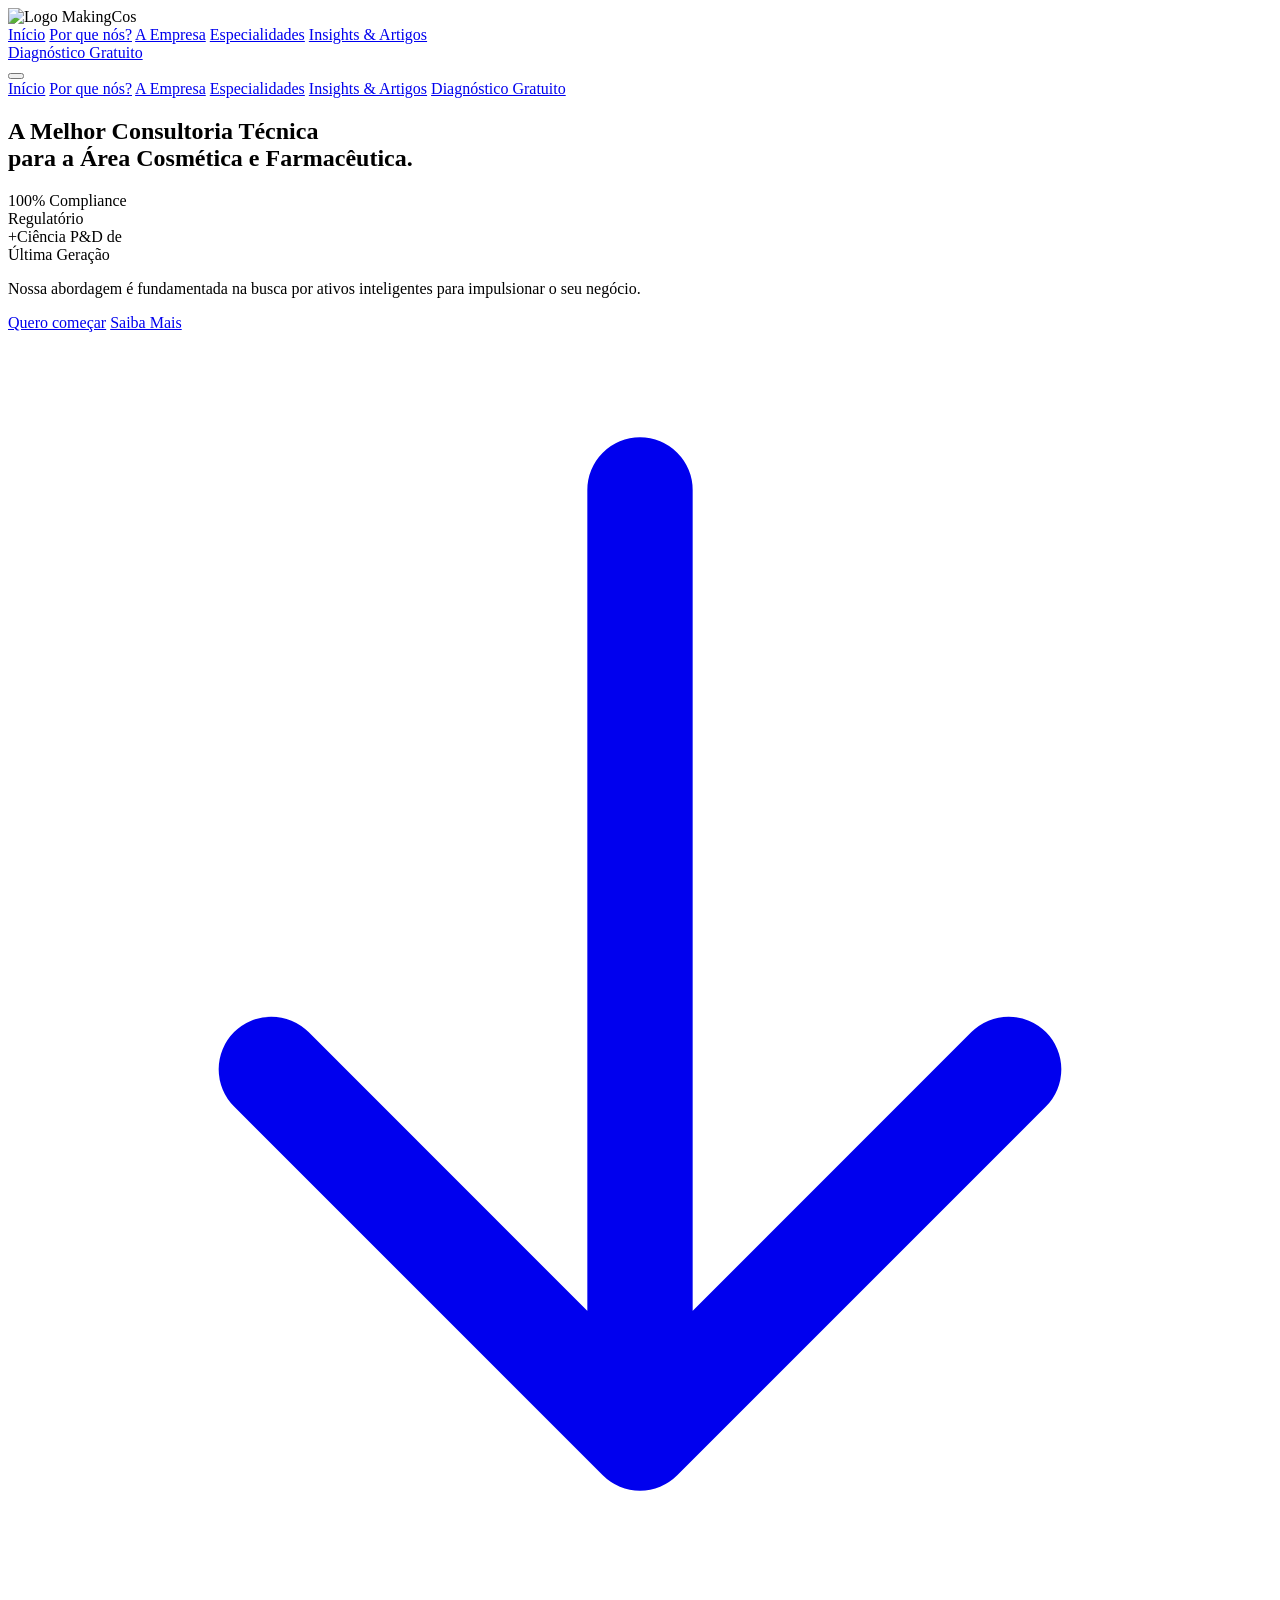
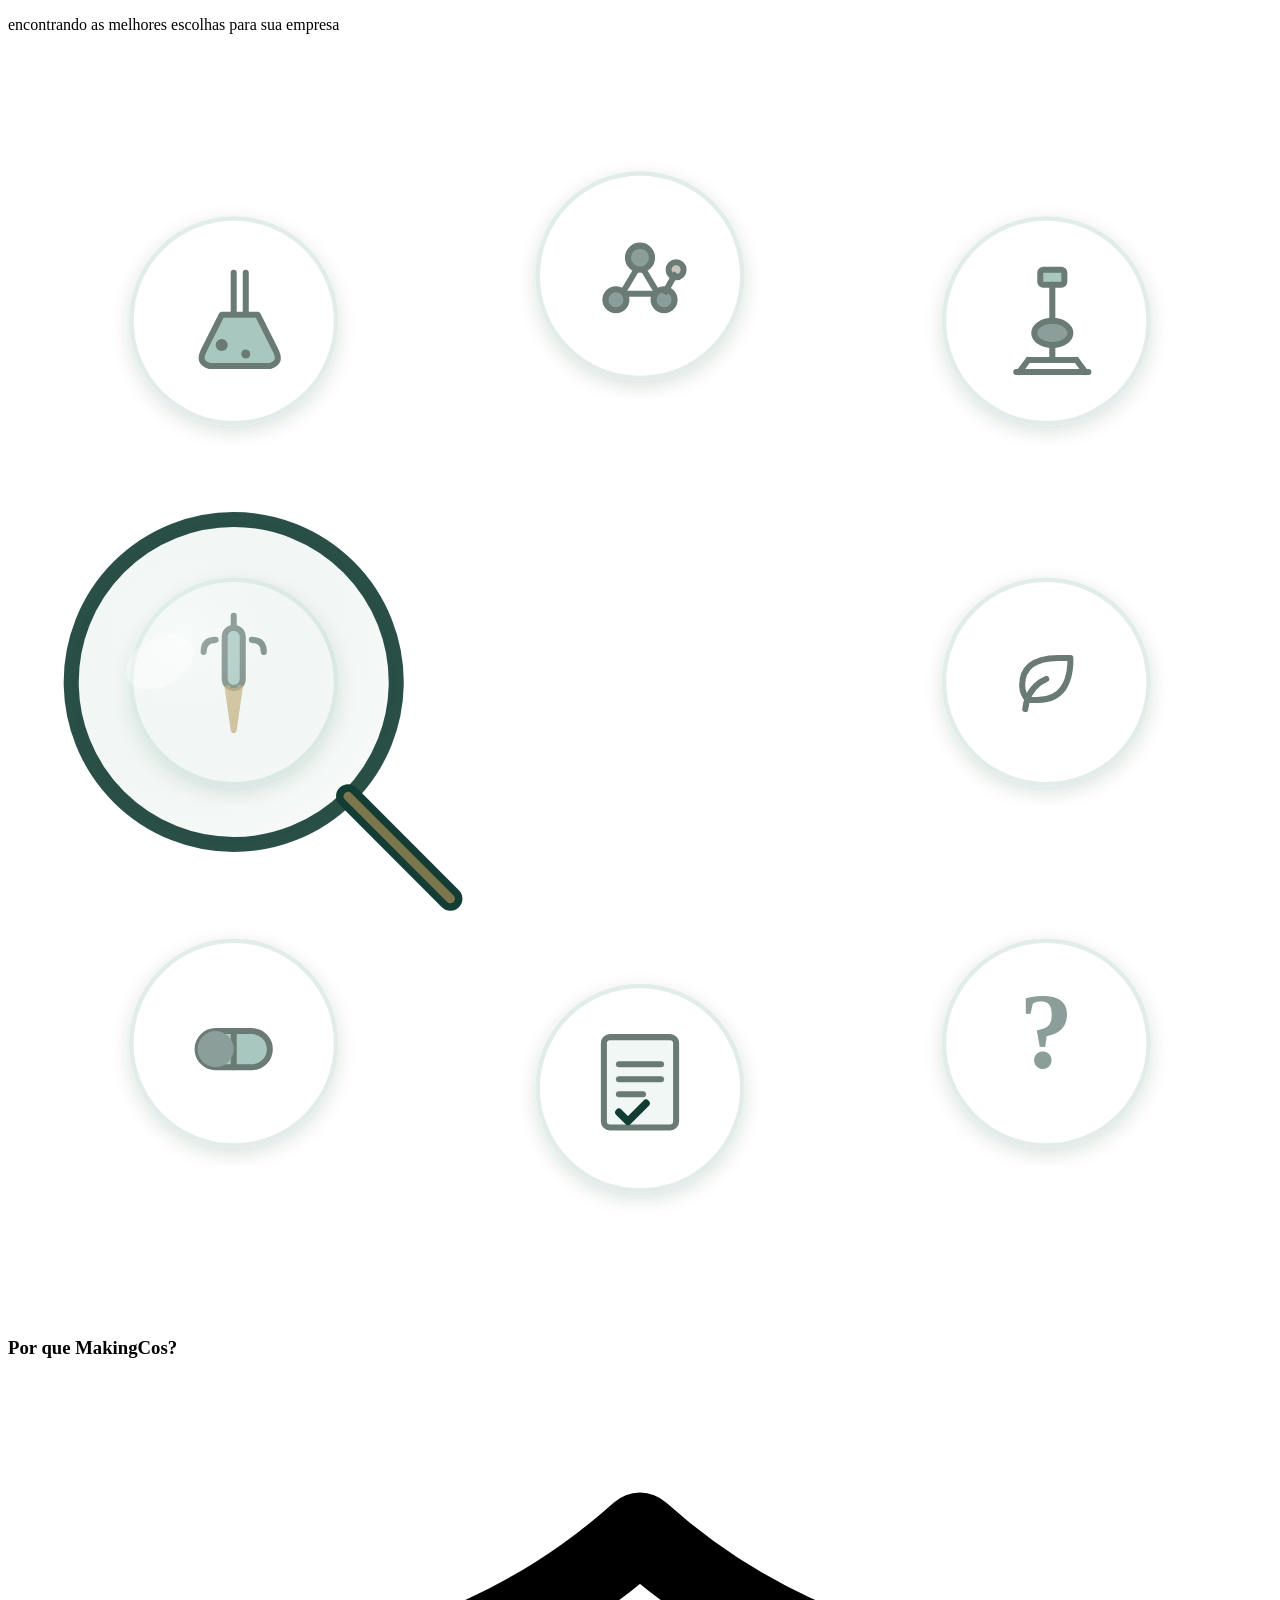
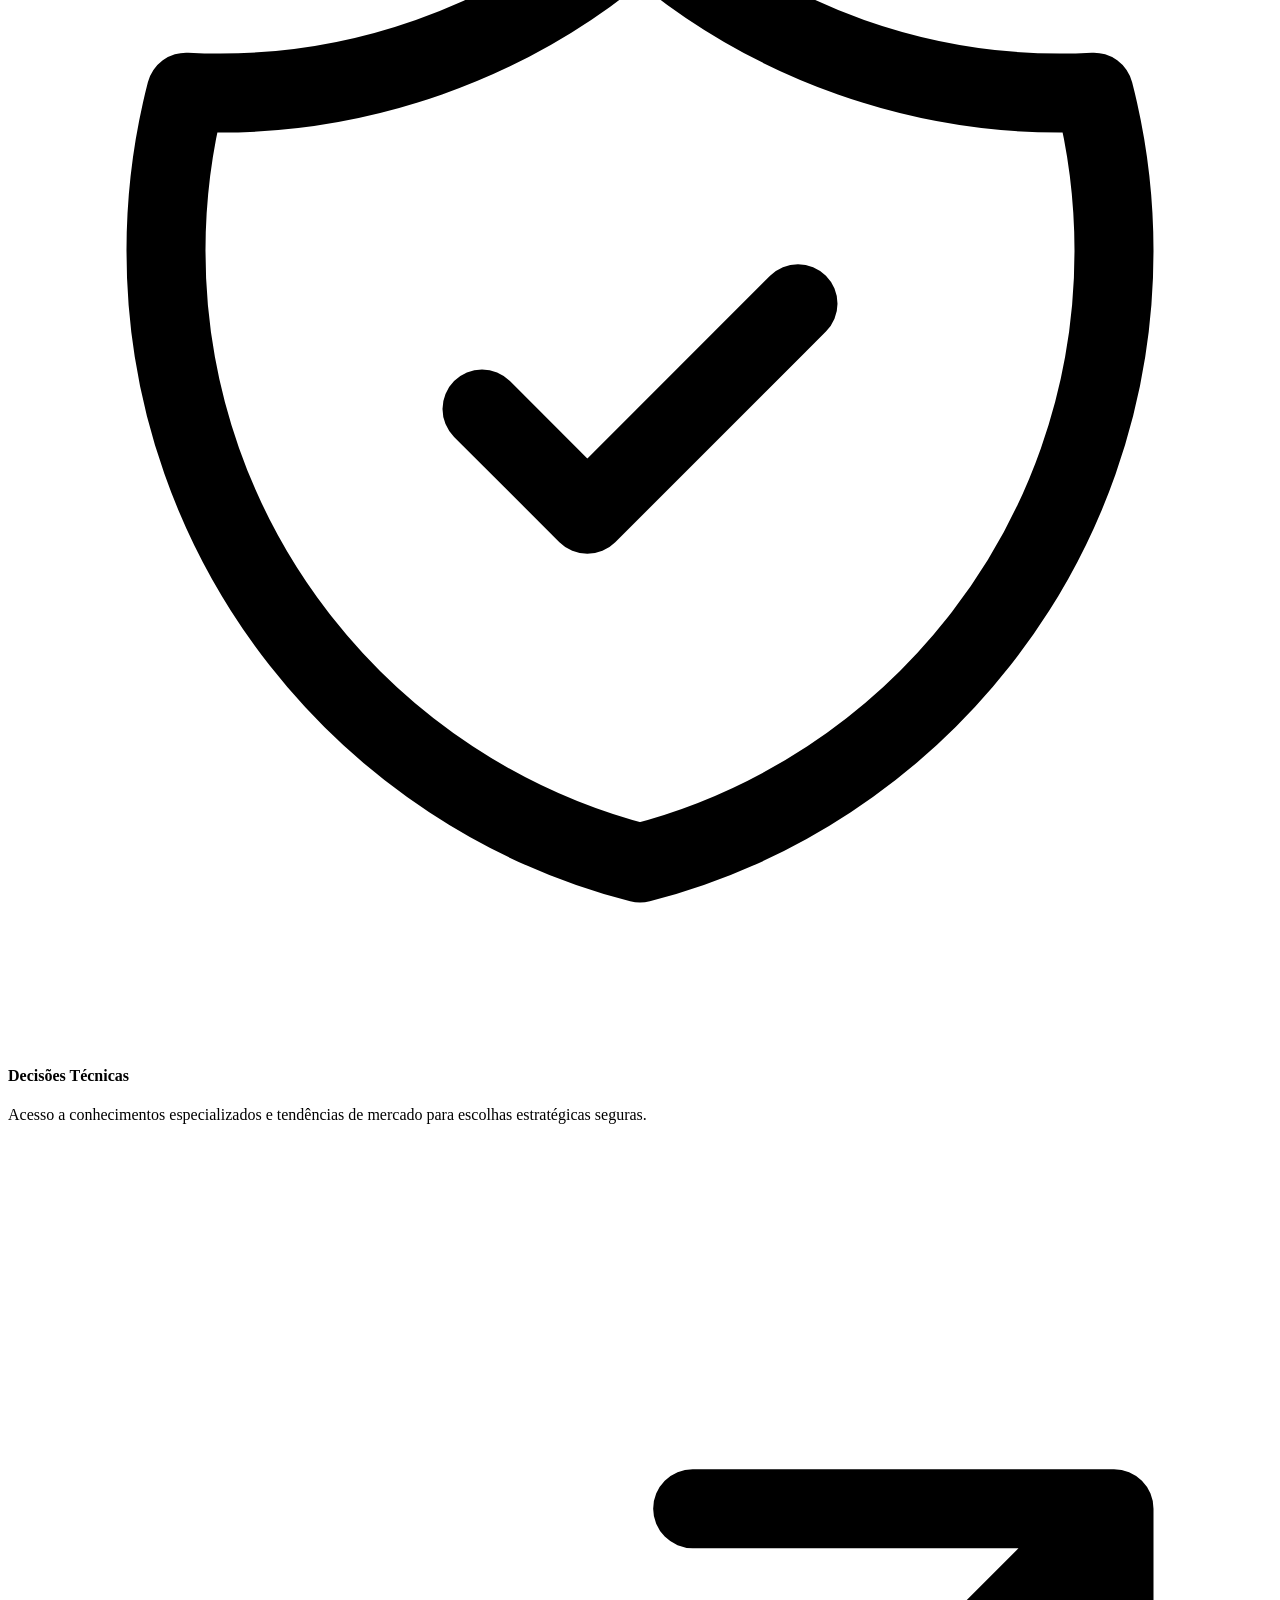
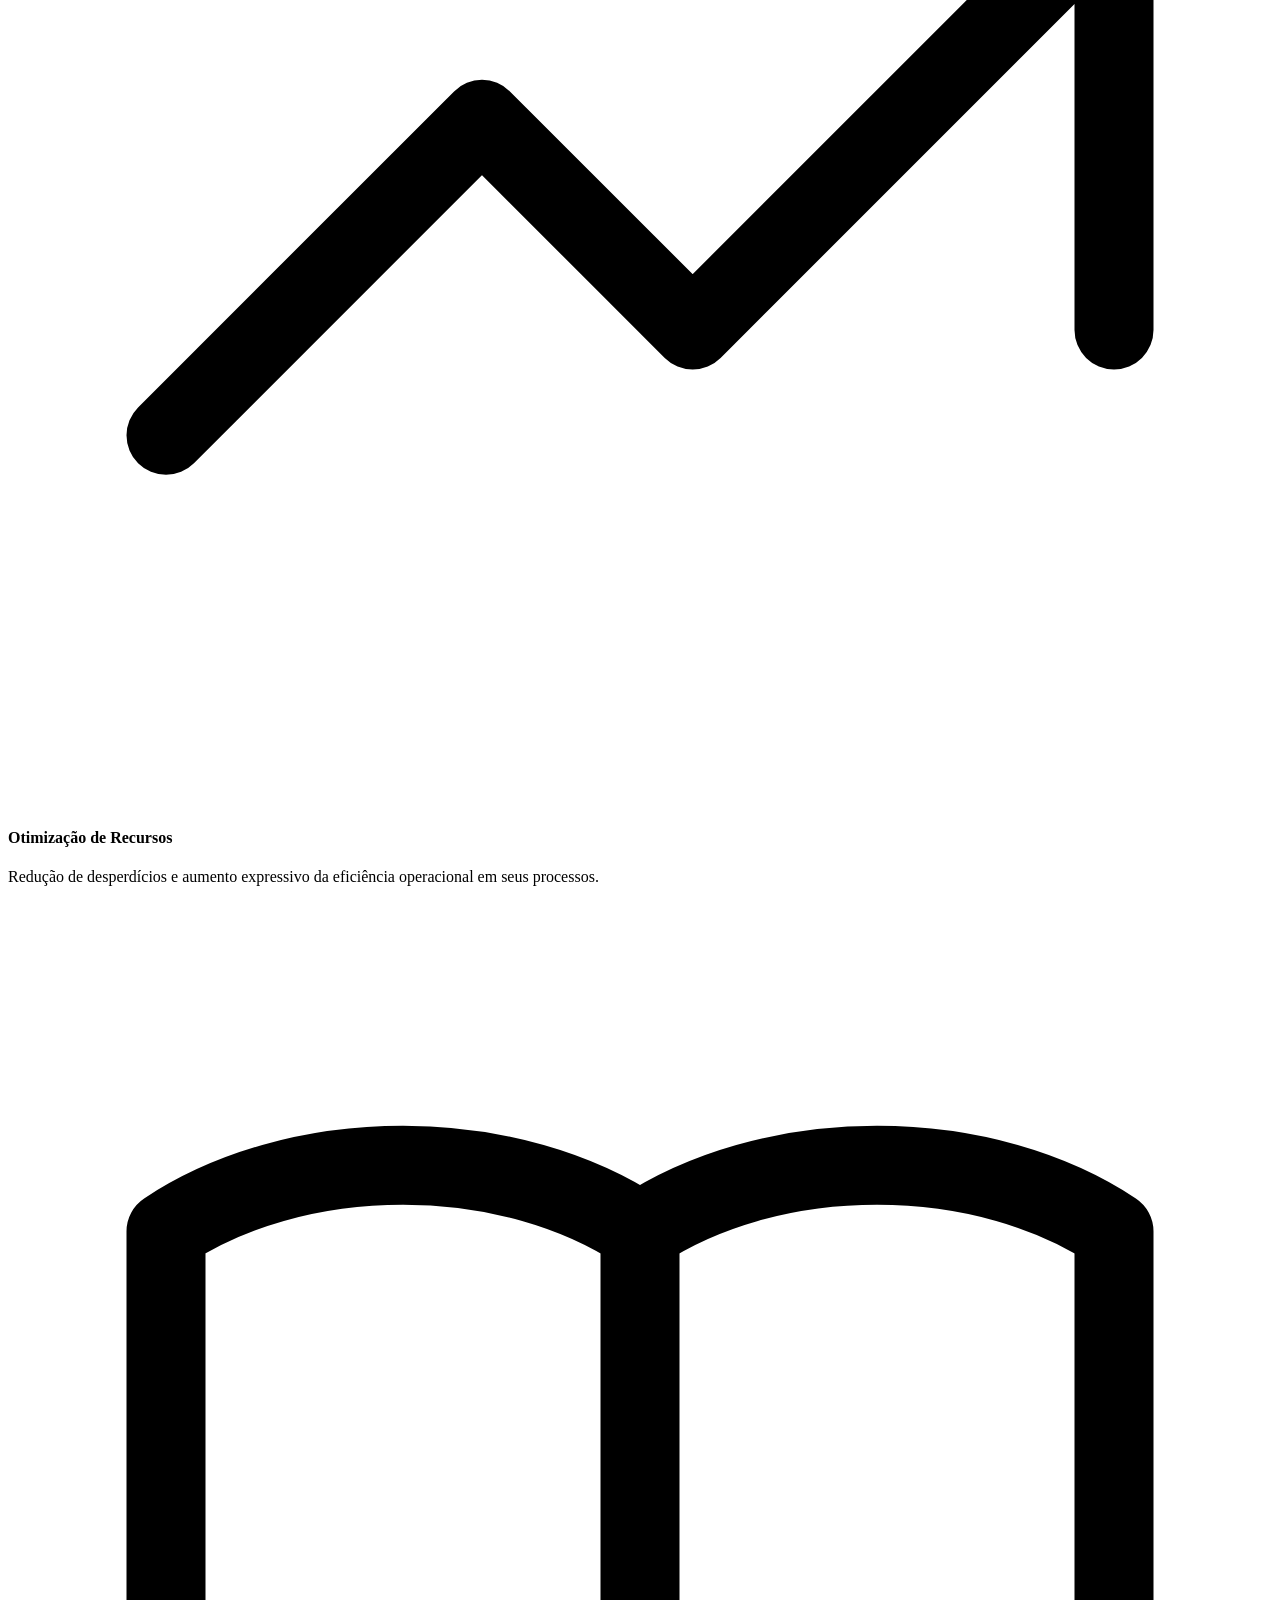
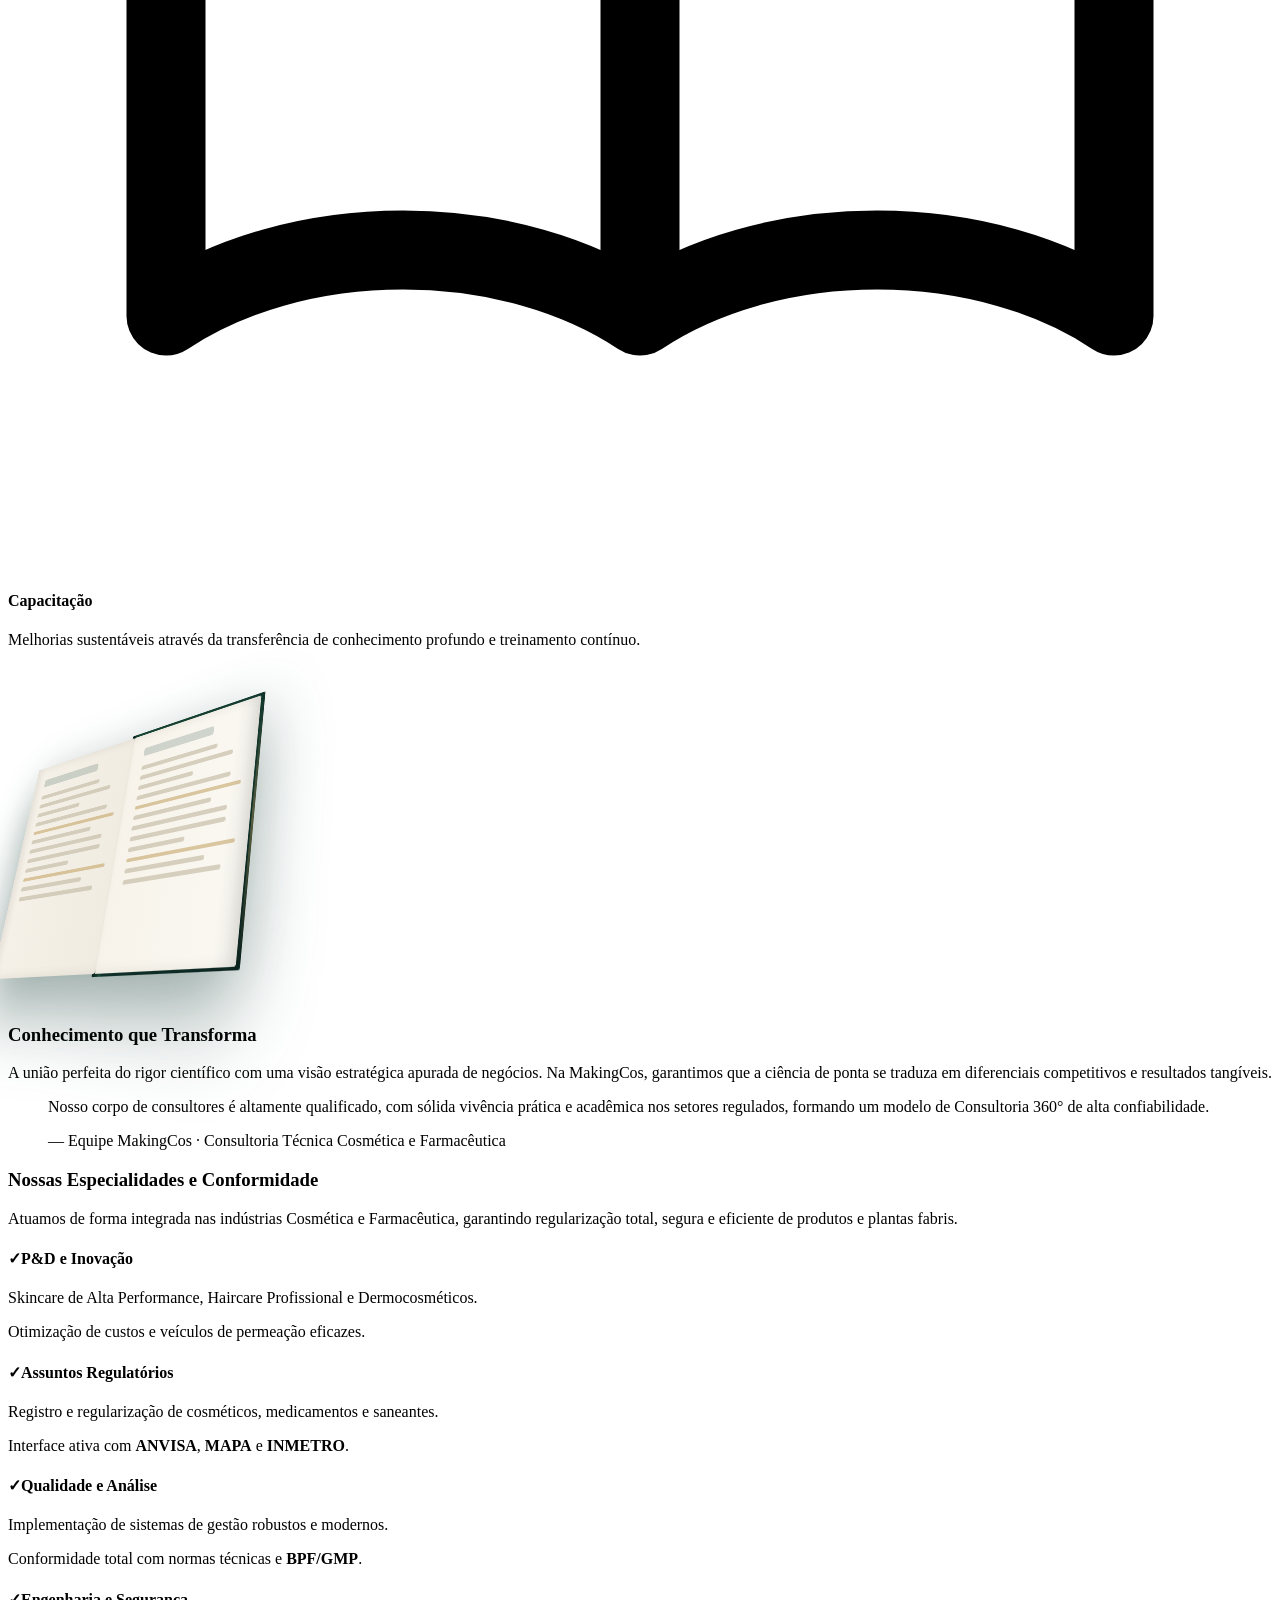
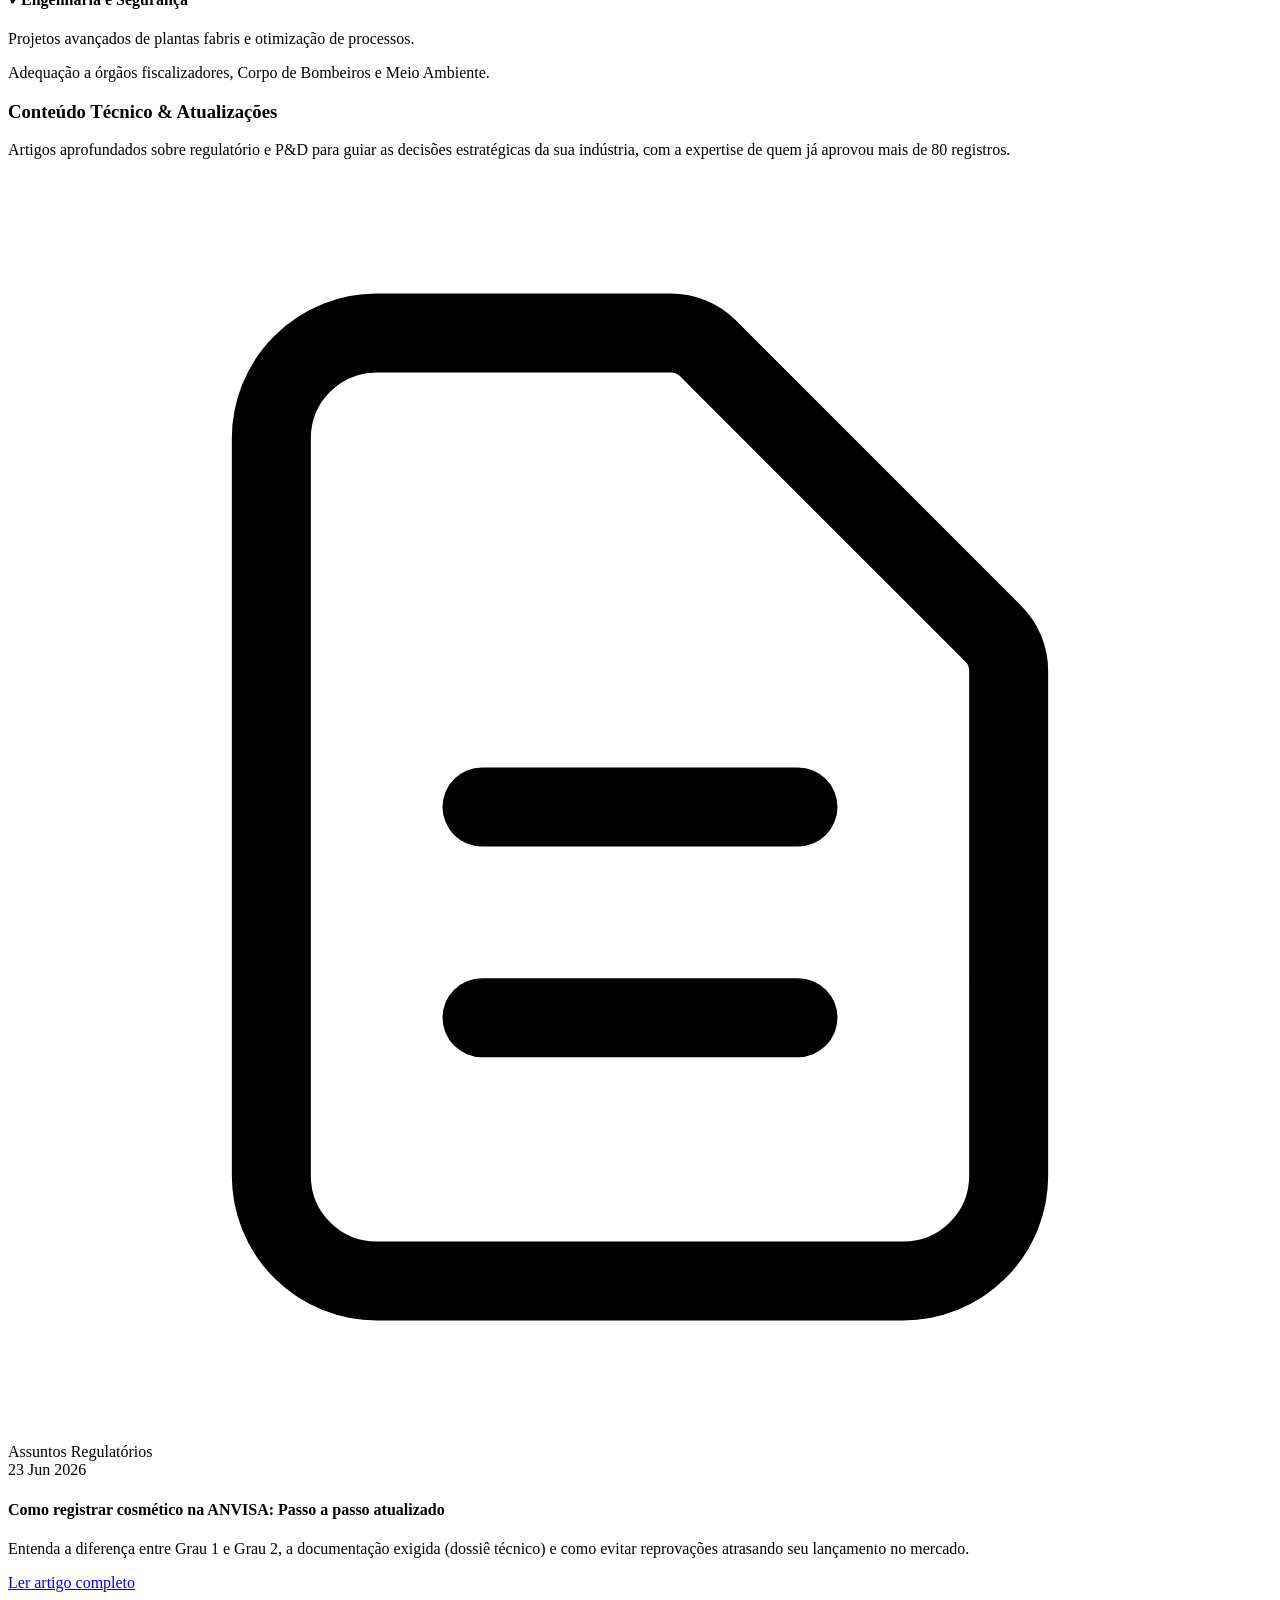
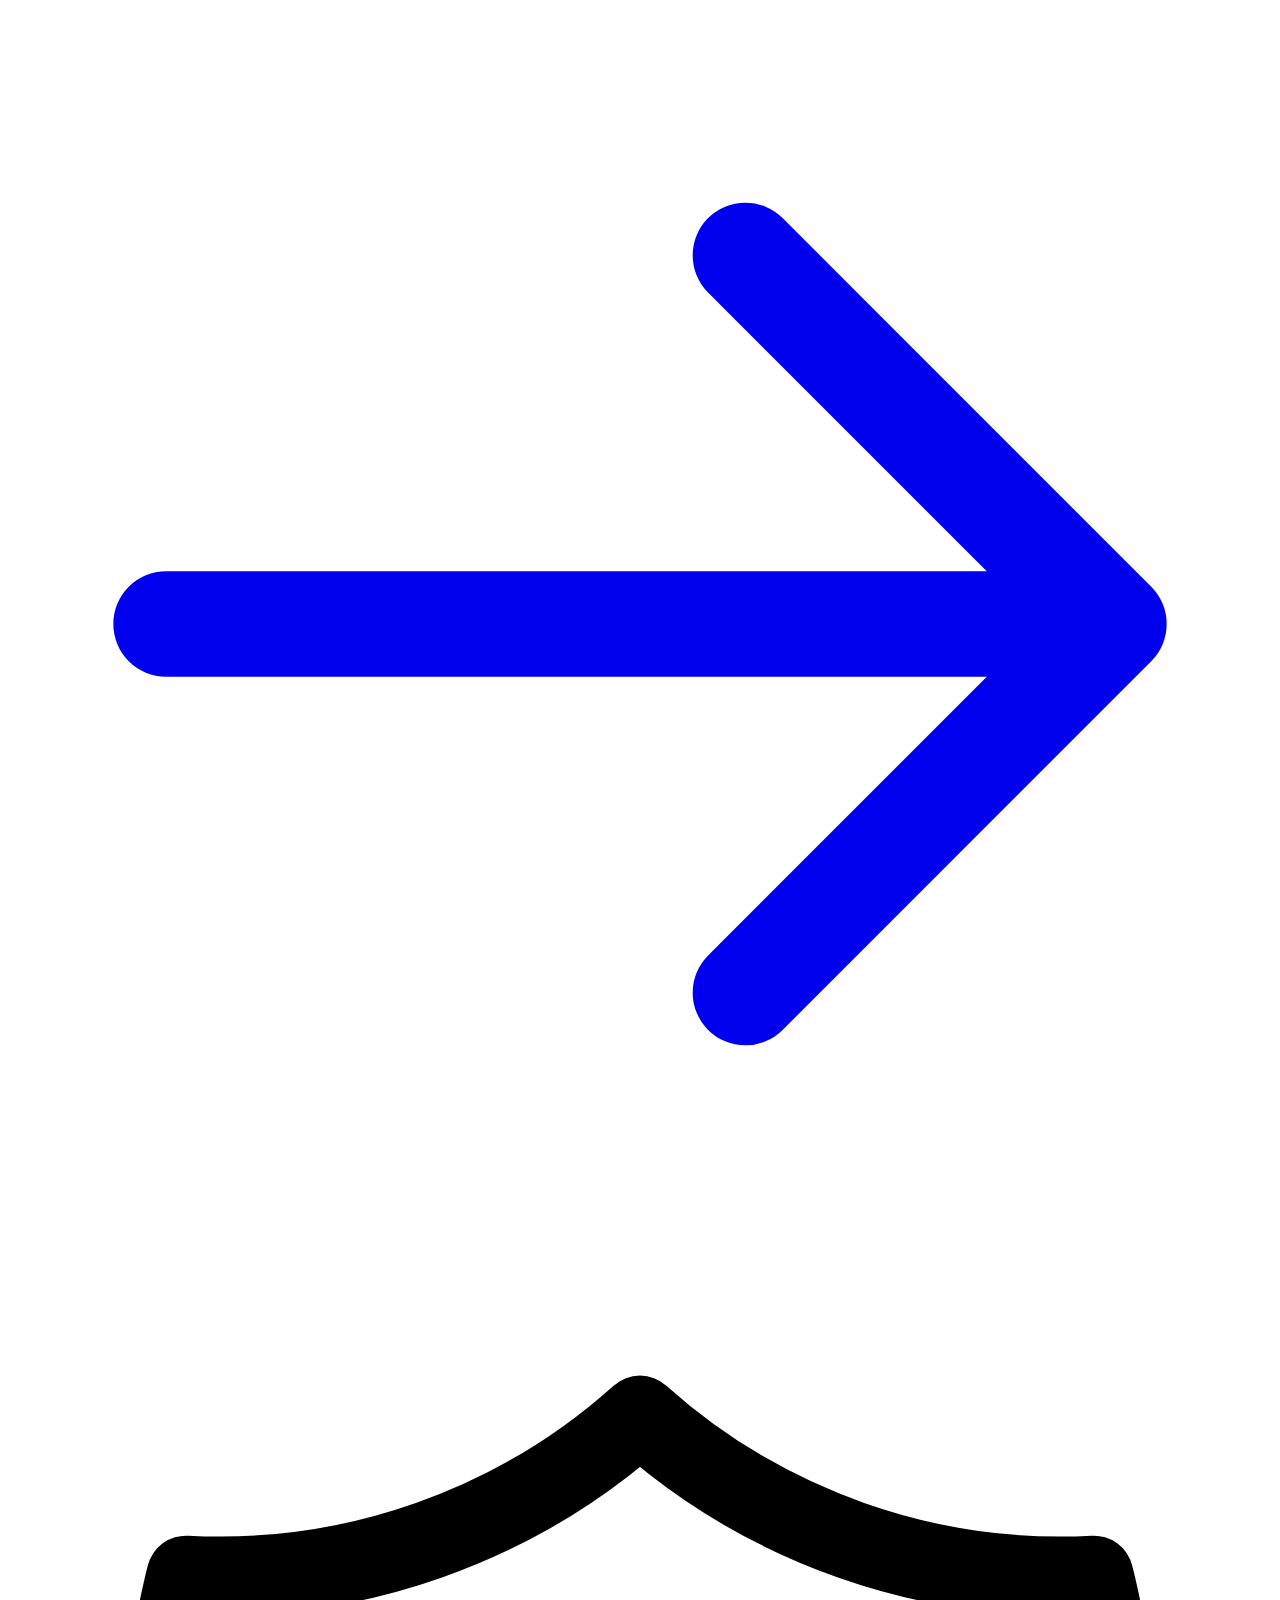
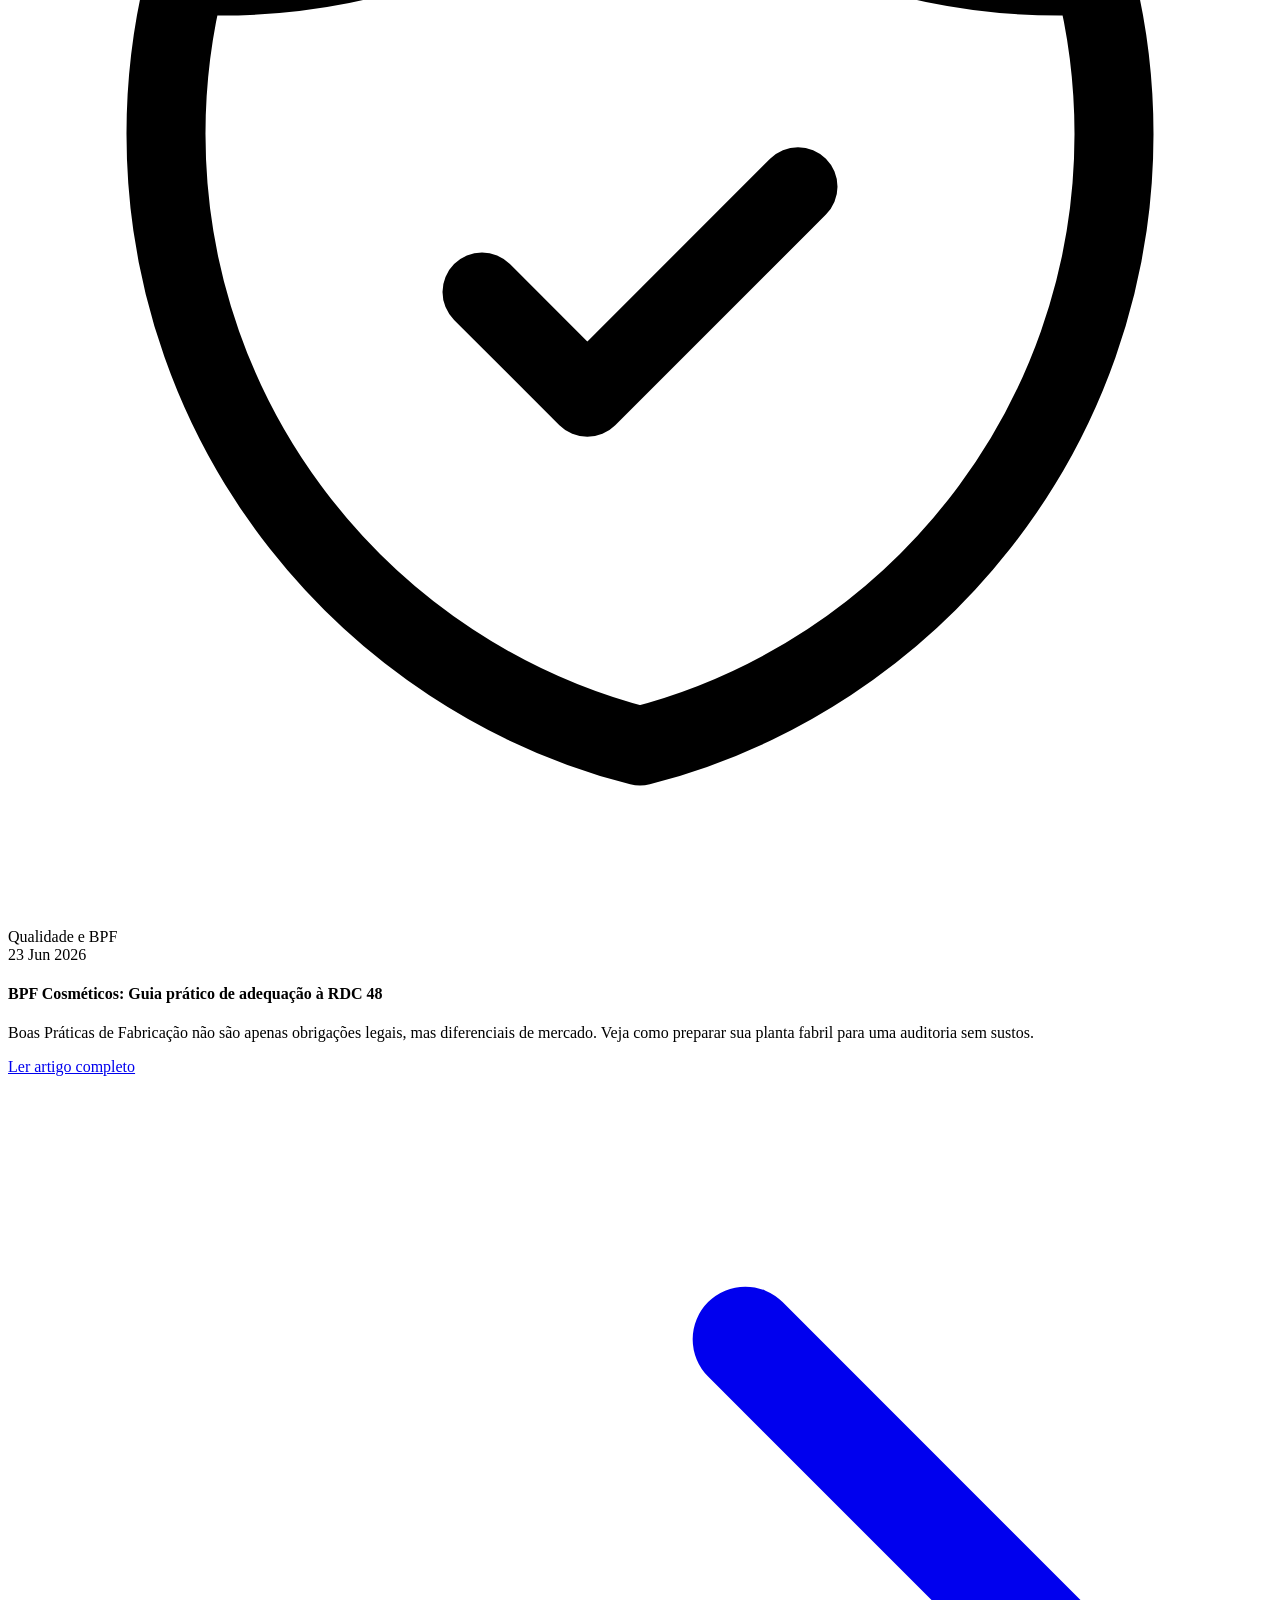
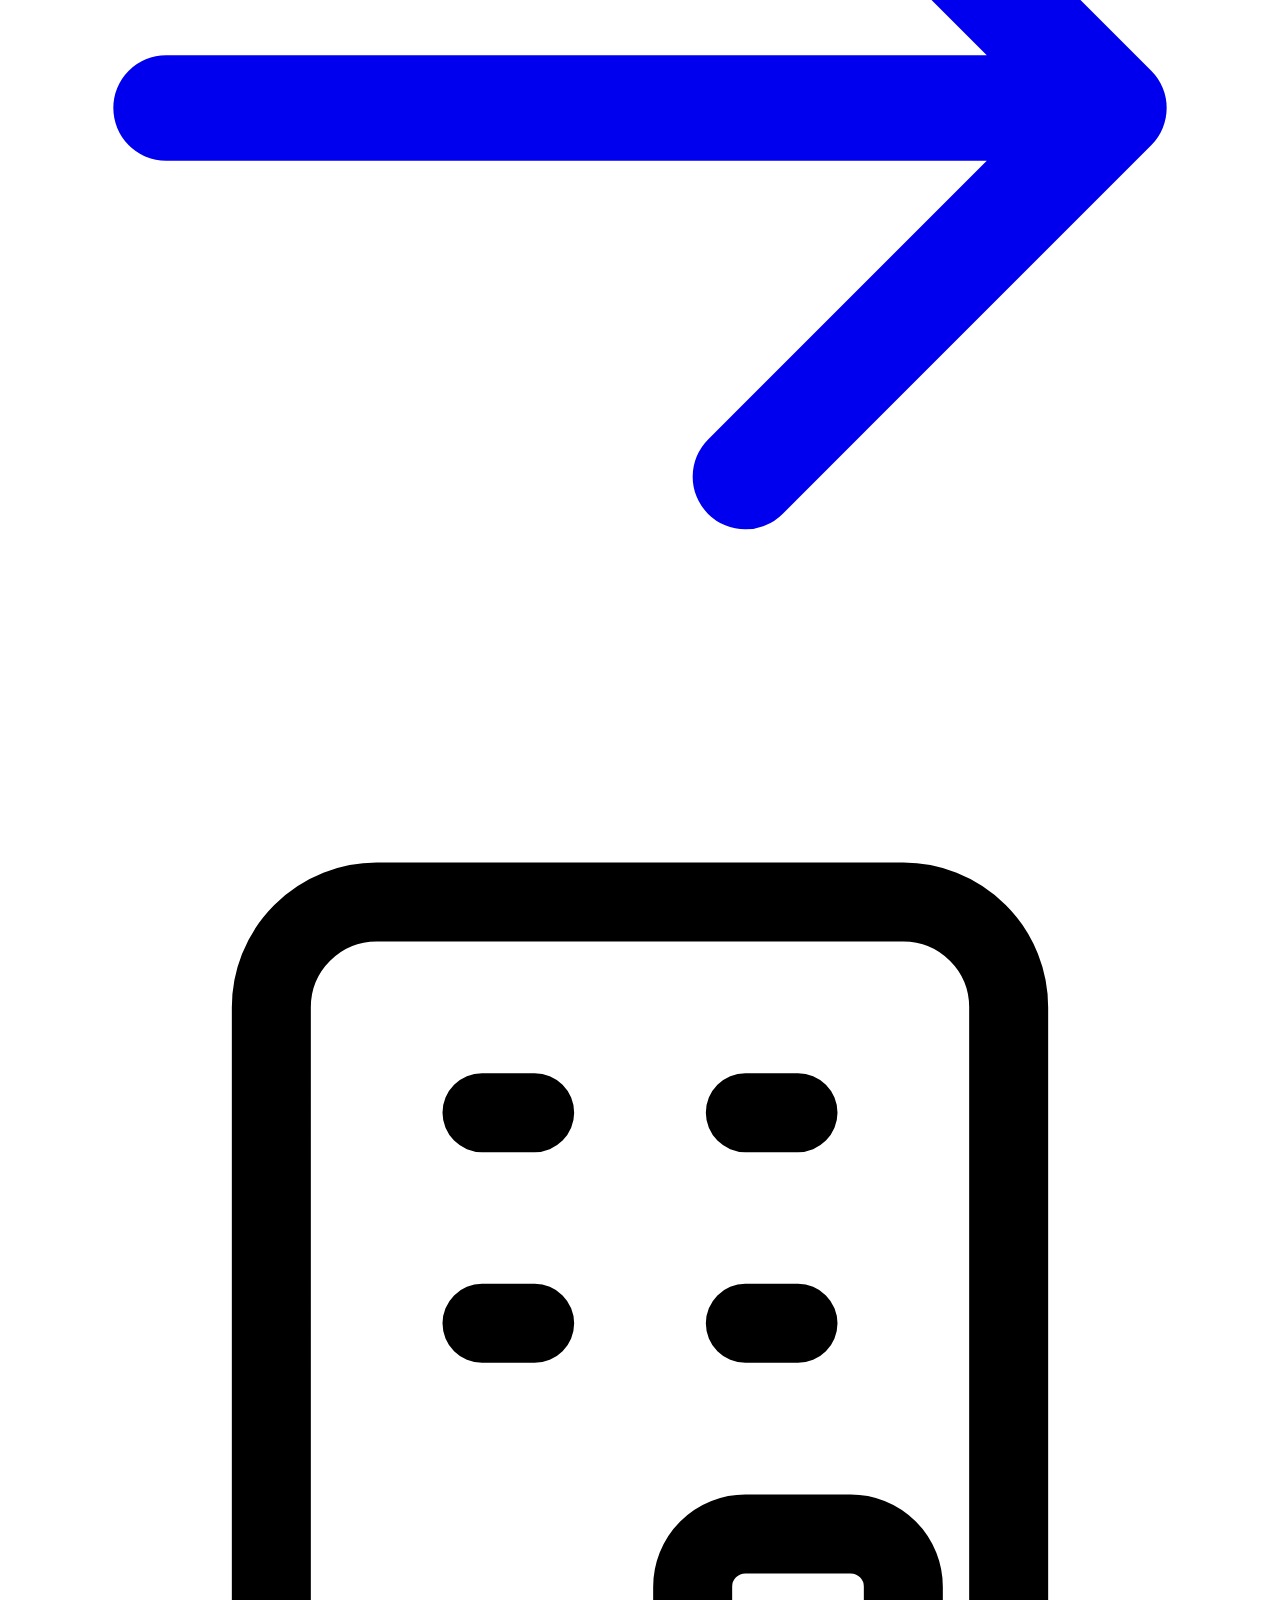
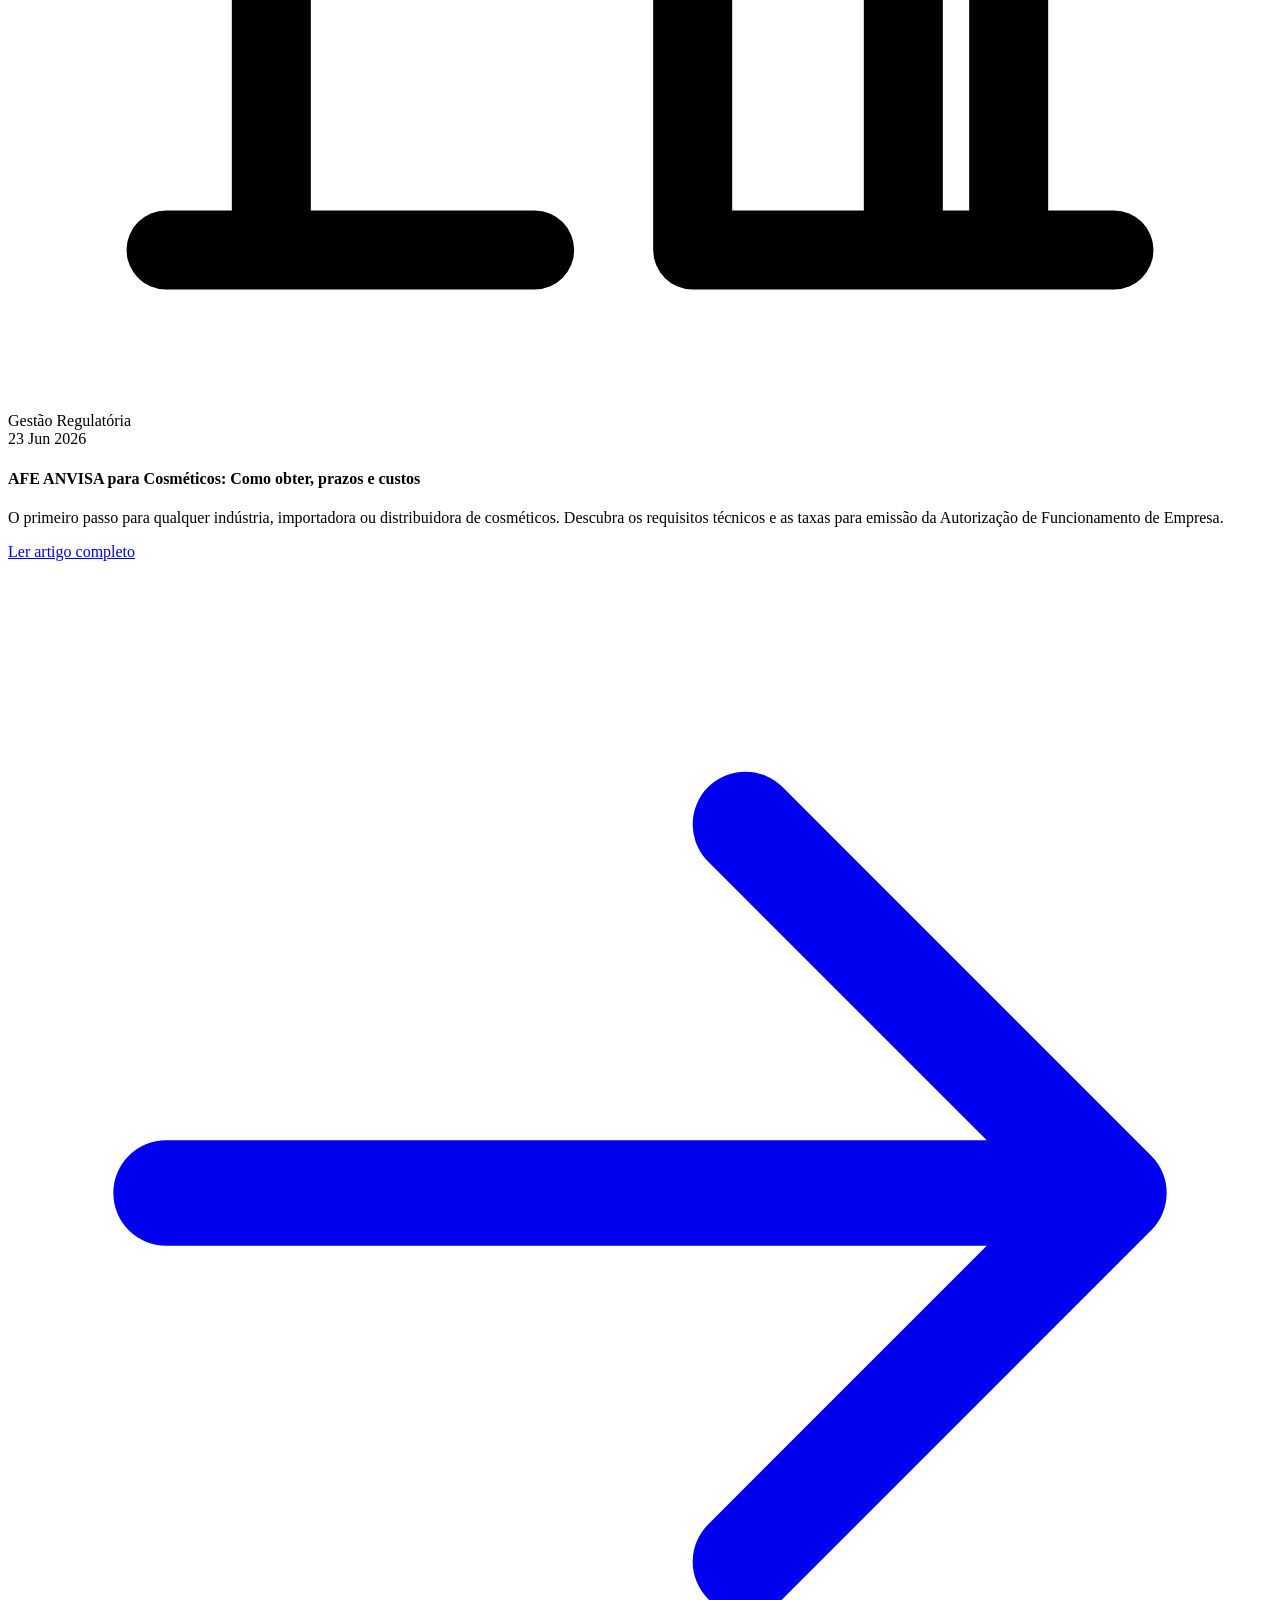
==== commit 3514e6ad: "add image icon" ====
--- a/index.html
+++ b/index.html
@@ -5,6 +5,7 @@
     <meta charset="UTF-8">
     <meta name="viewport" content="width=device-width, initial-scale=1.0">
     <title>Consultoria Regulatória ANVISA para Cosméticos e Farmacêuticos | MakingCos</title>
+    <link rel="icon" type="image/webp" href="./media/makingcos-icon.webp">
     <meta name="description"
         content="Excelência técnica para impulsionar negócios no mercado de alta performance através do conhecimento científico profundo.">
 
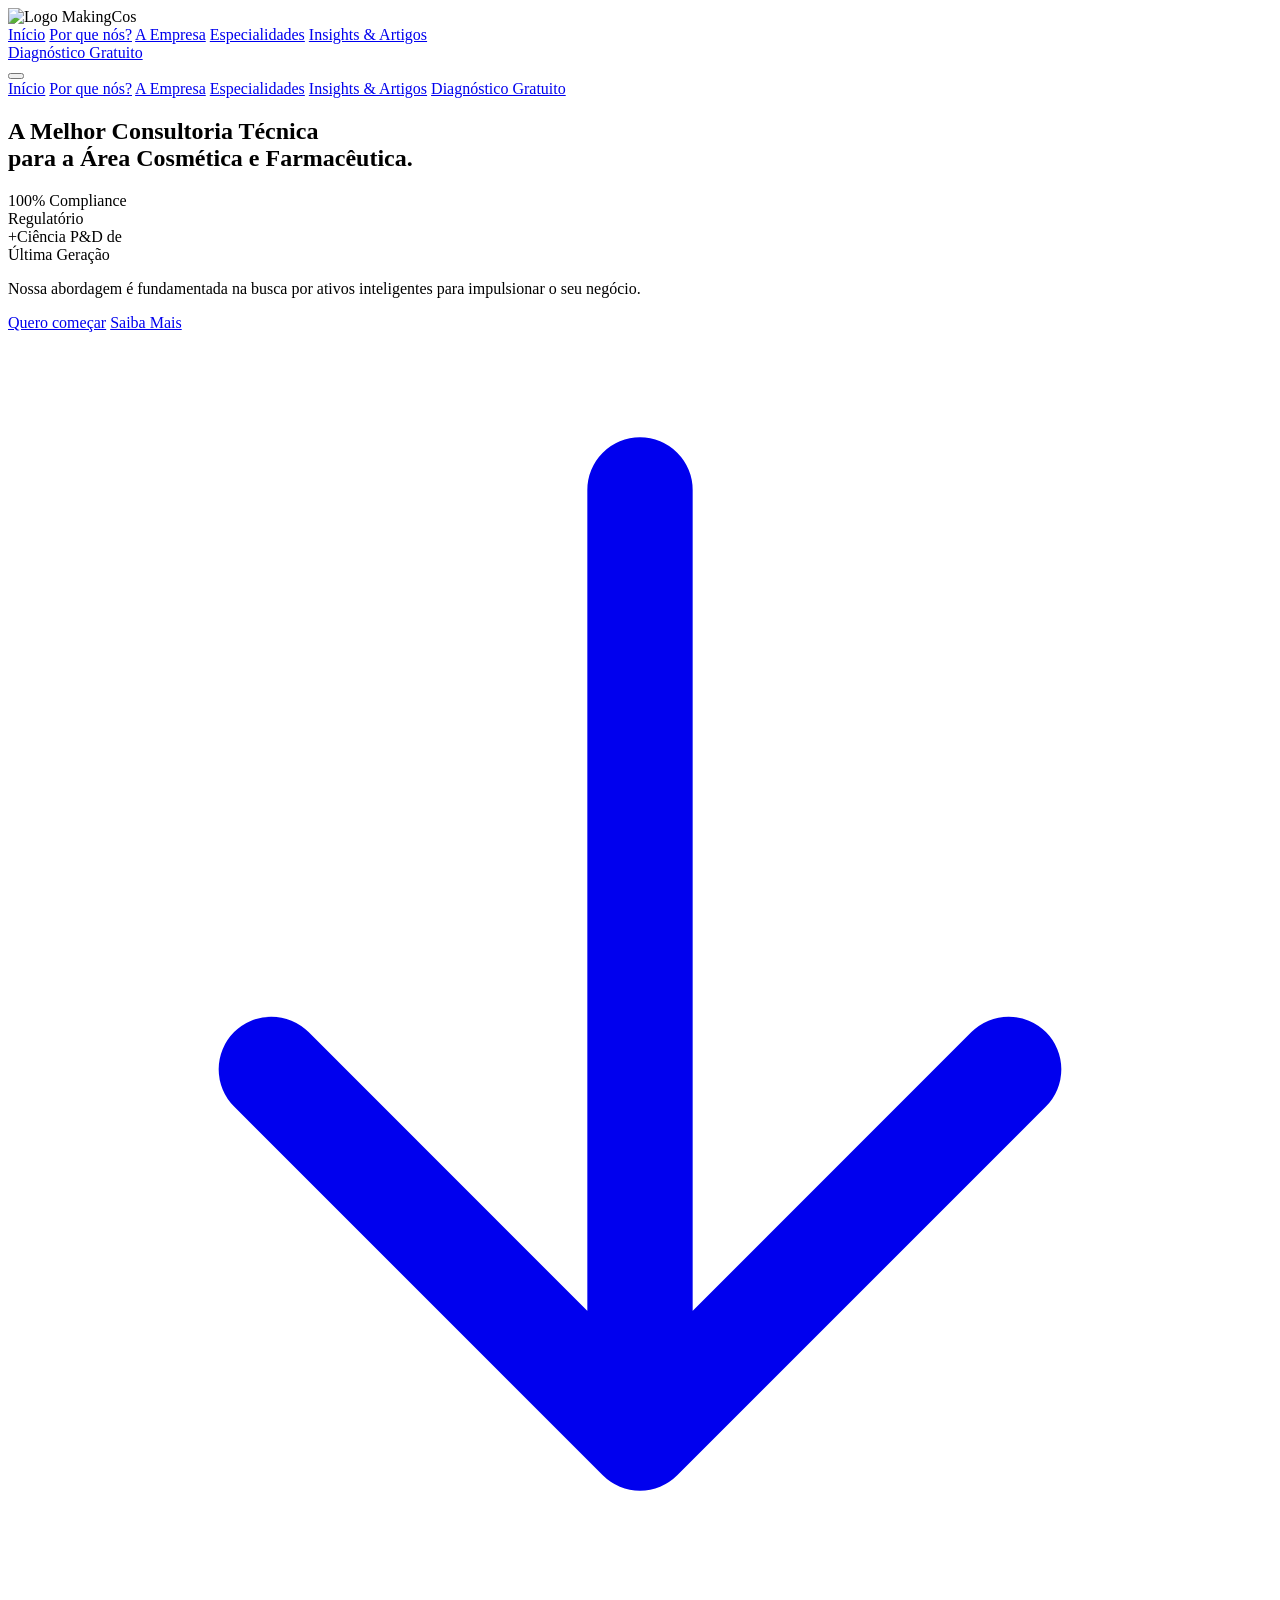
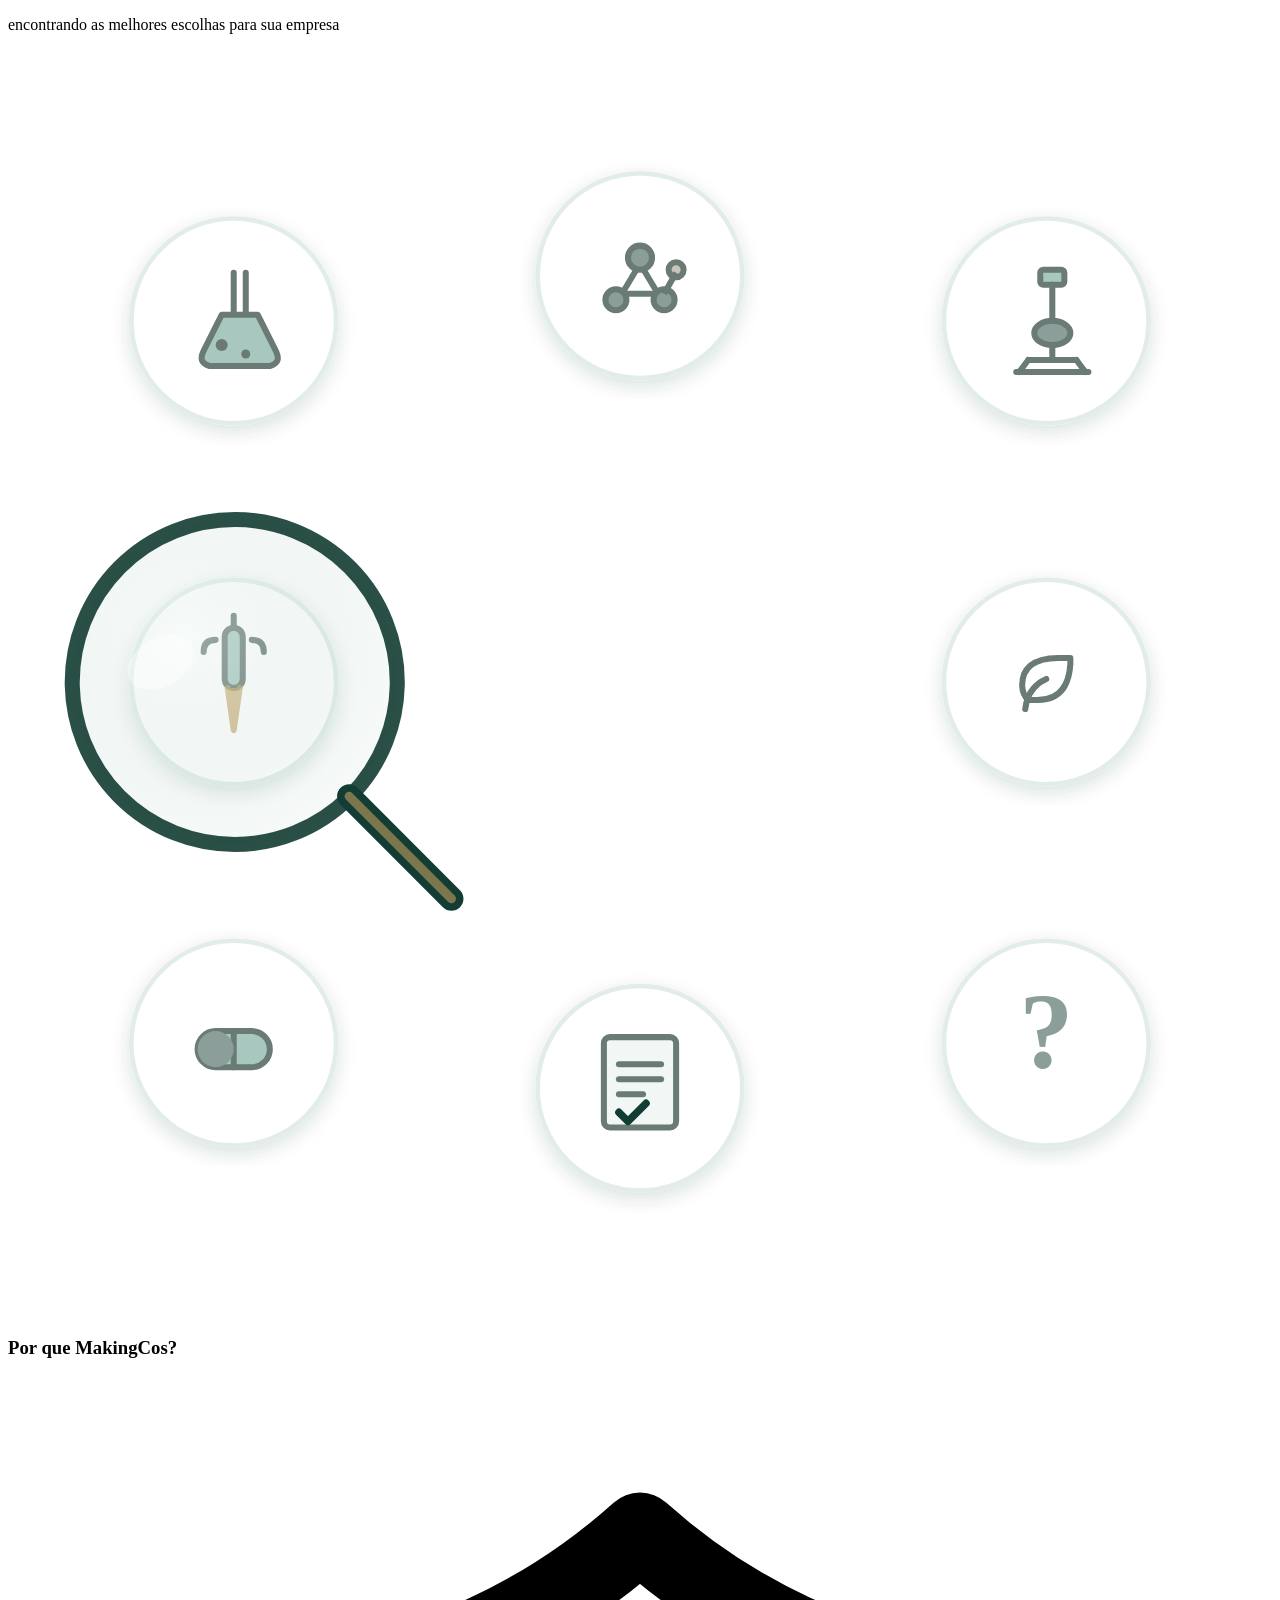
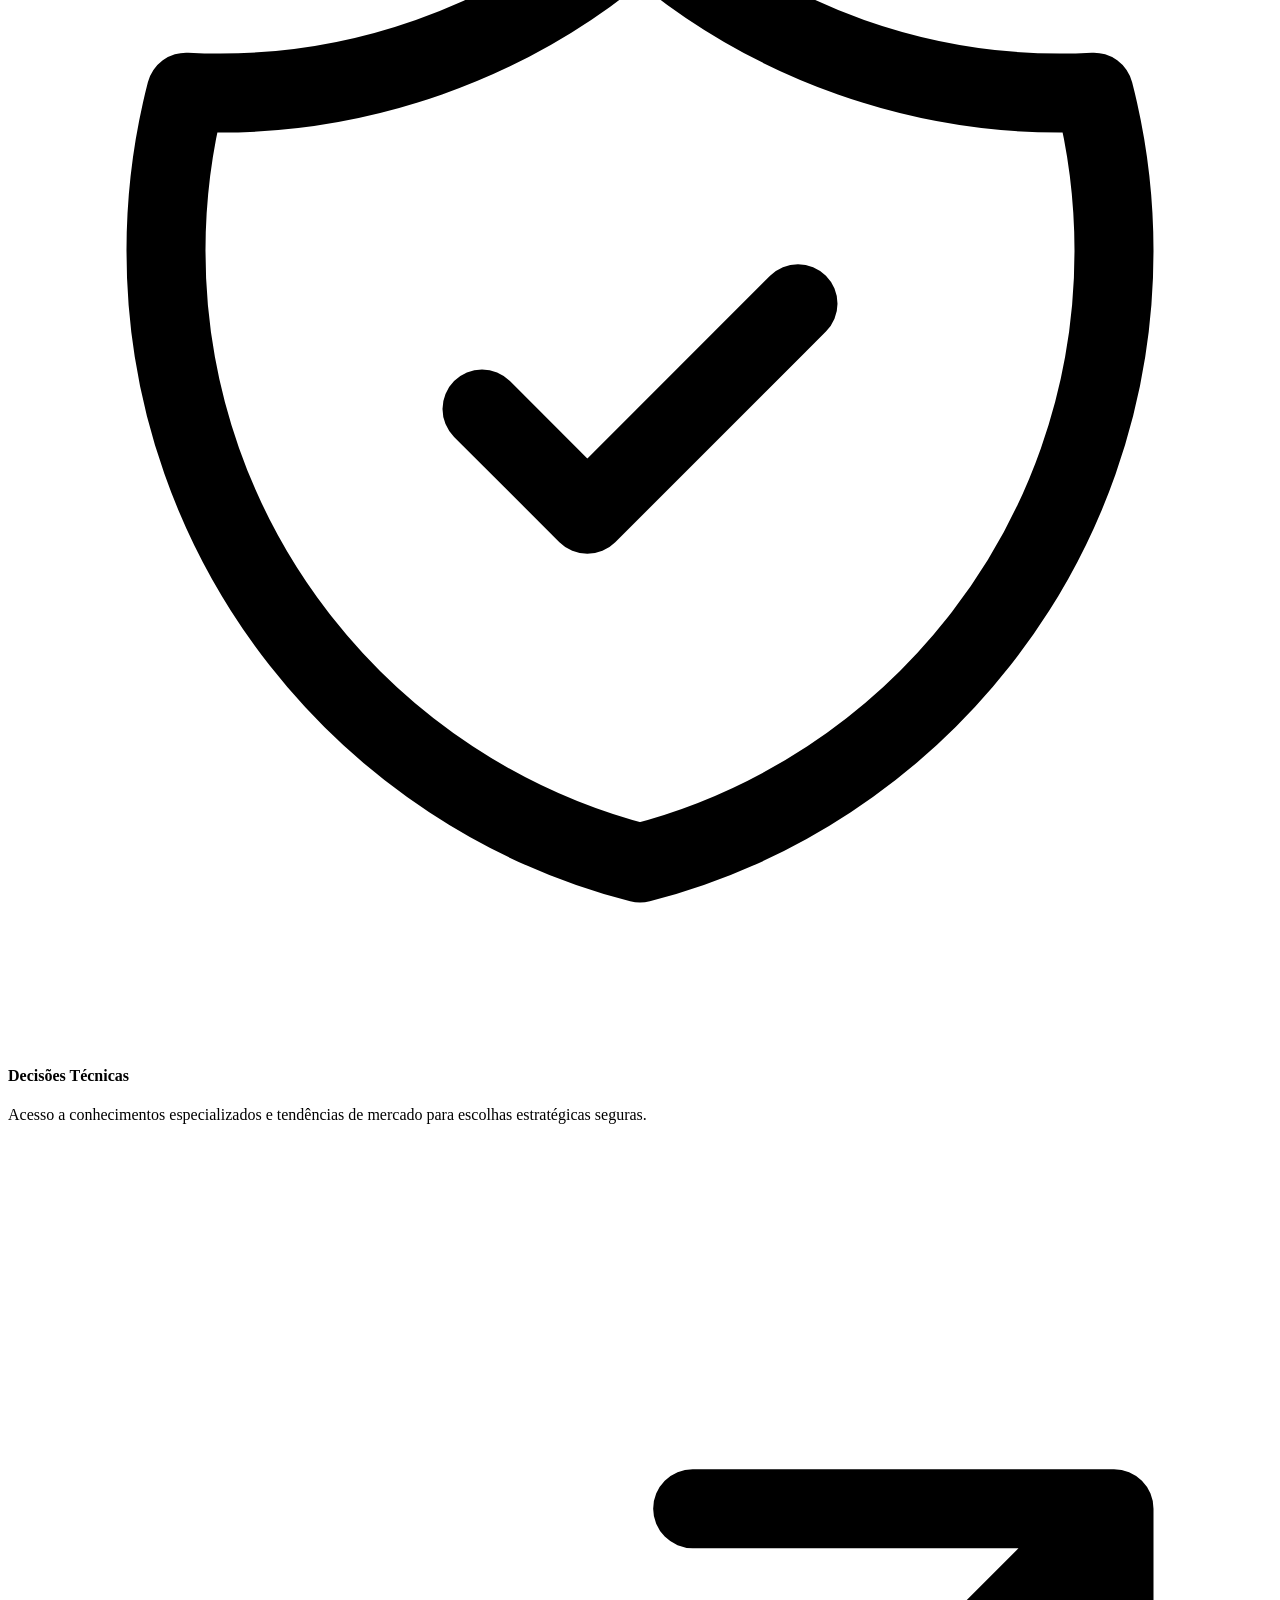
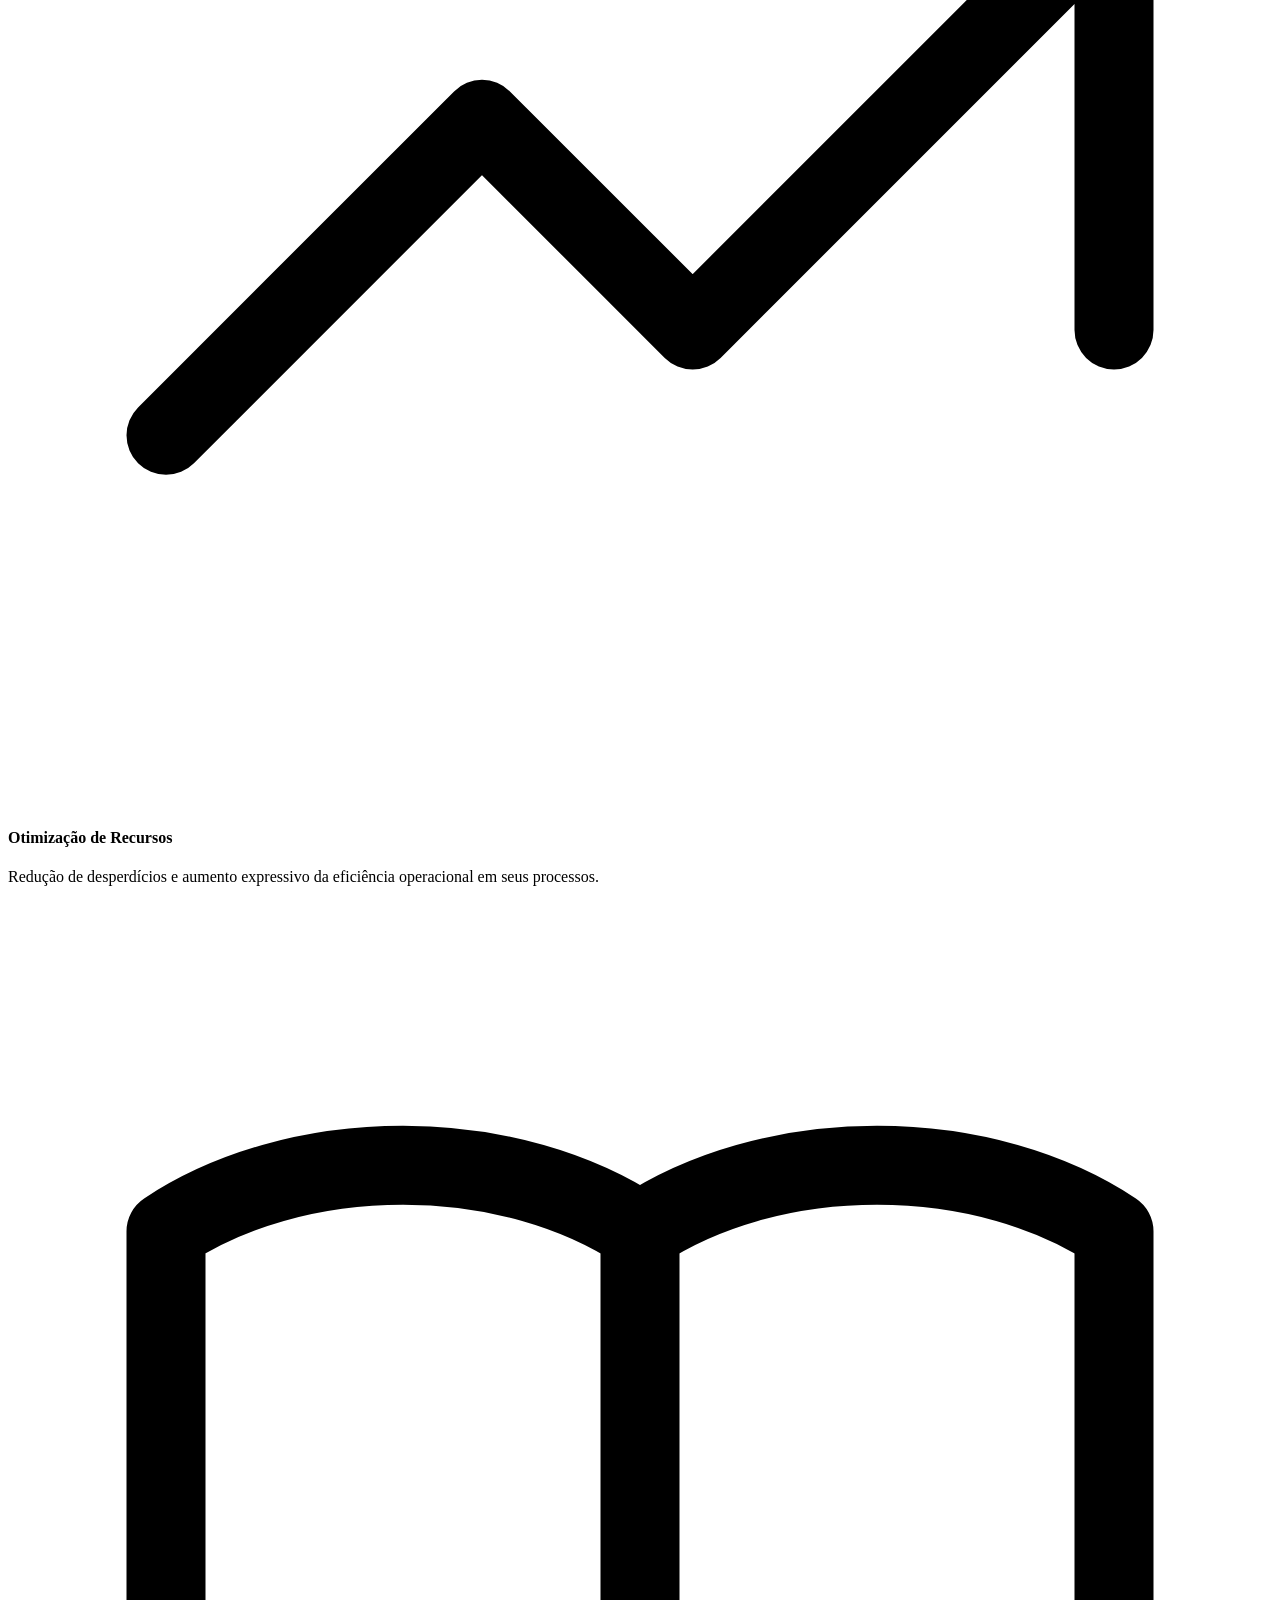
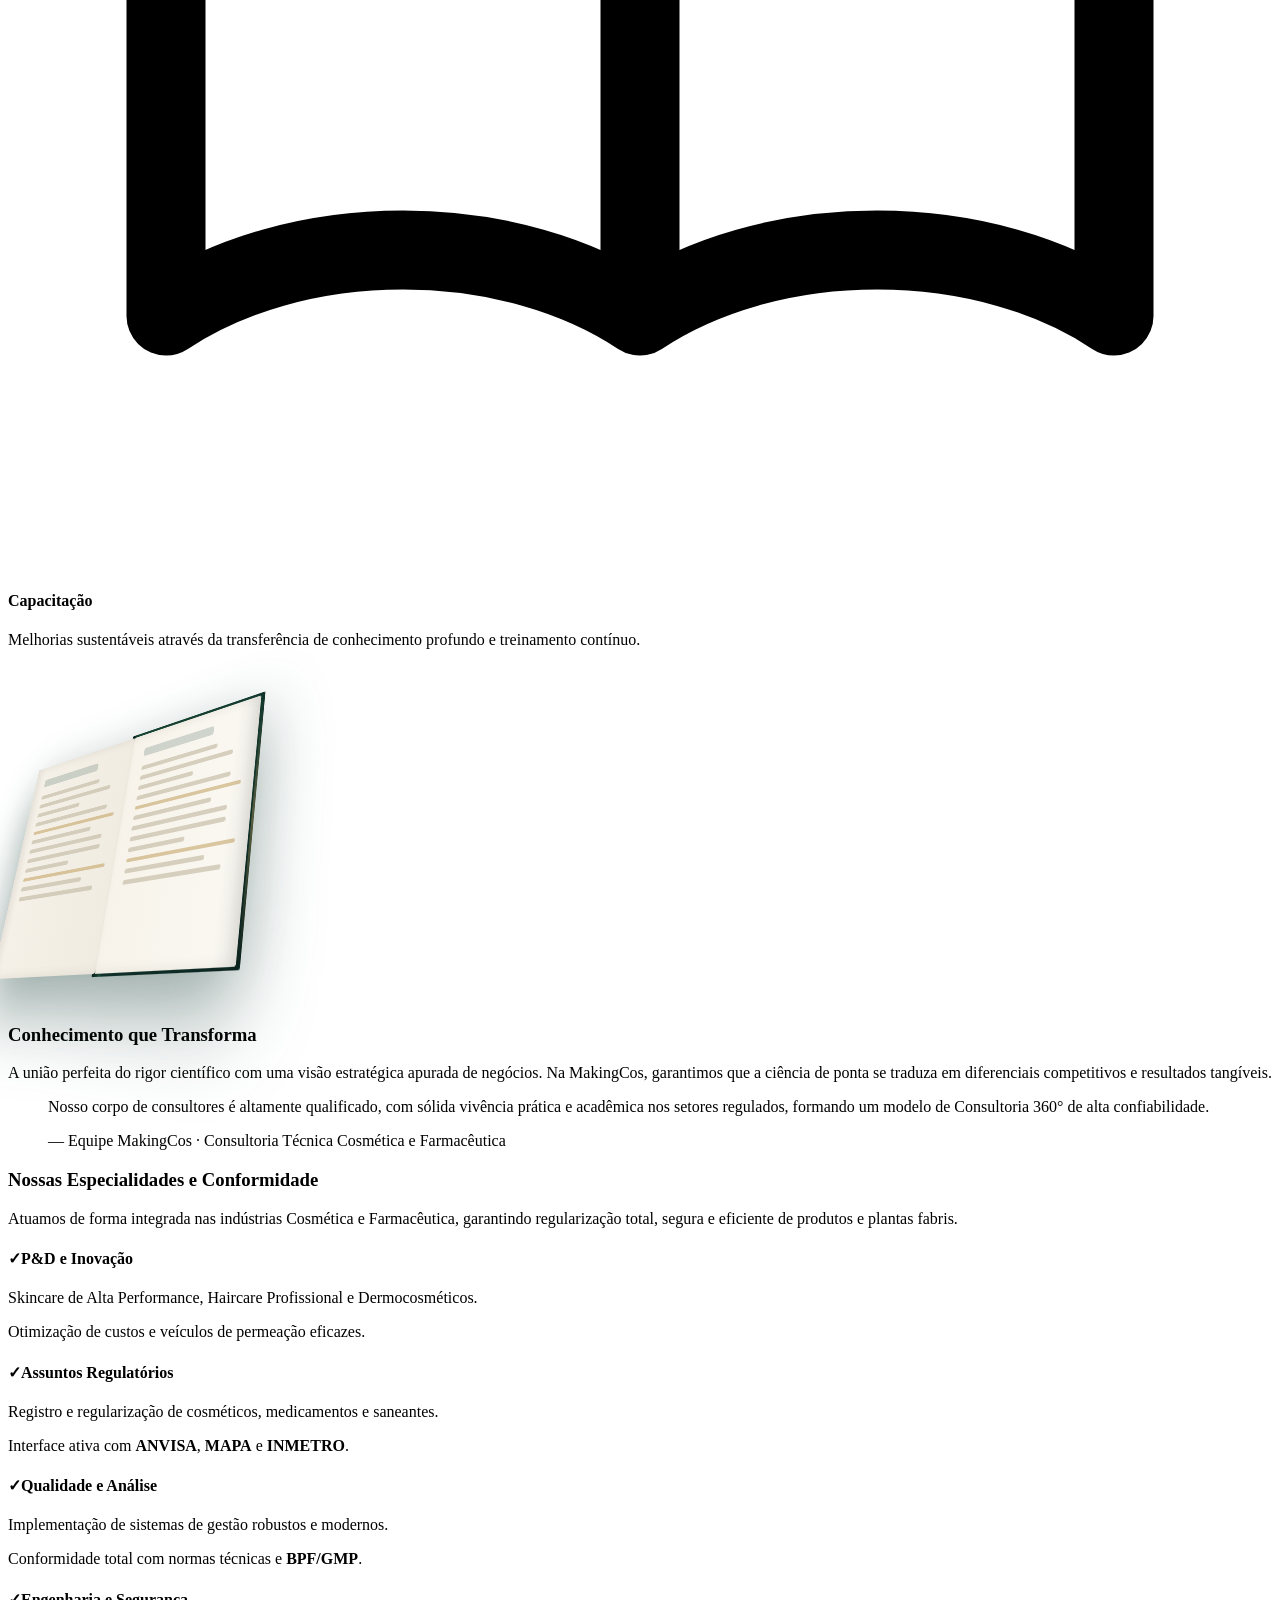
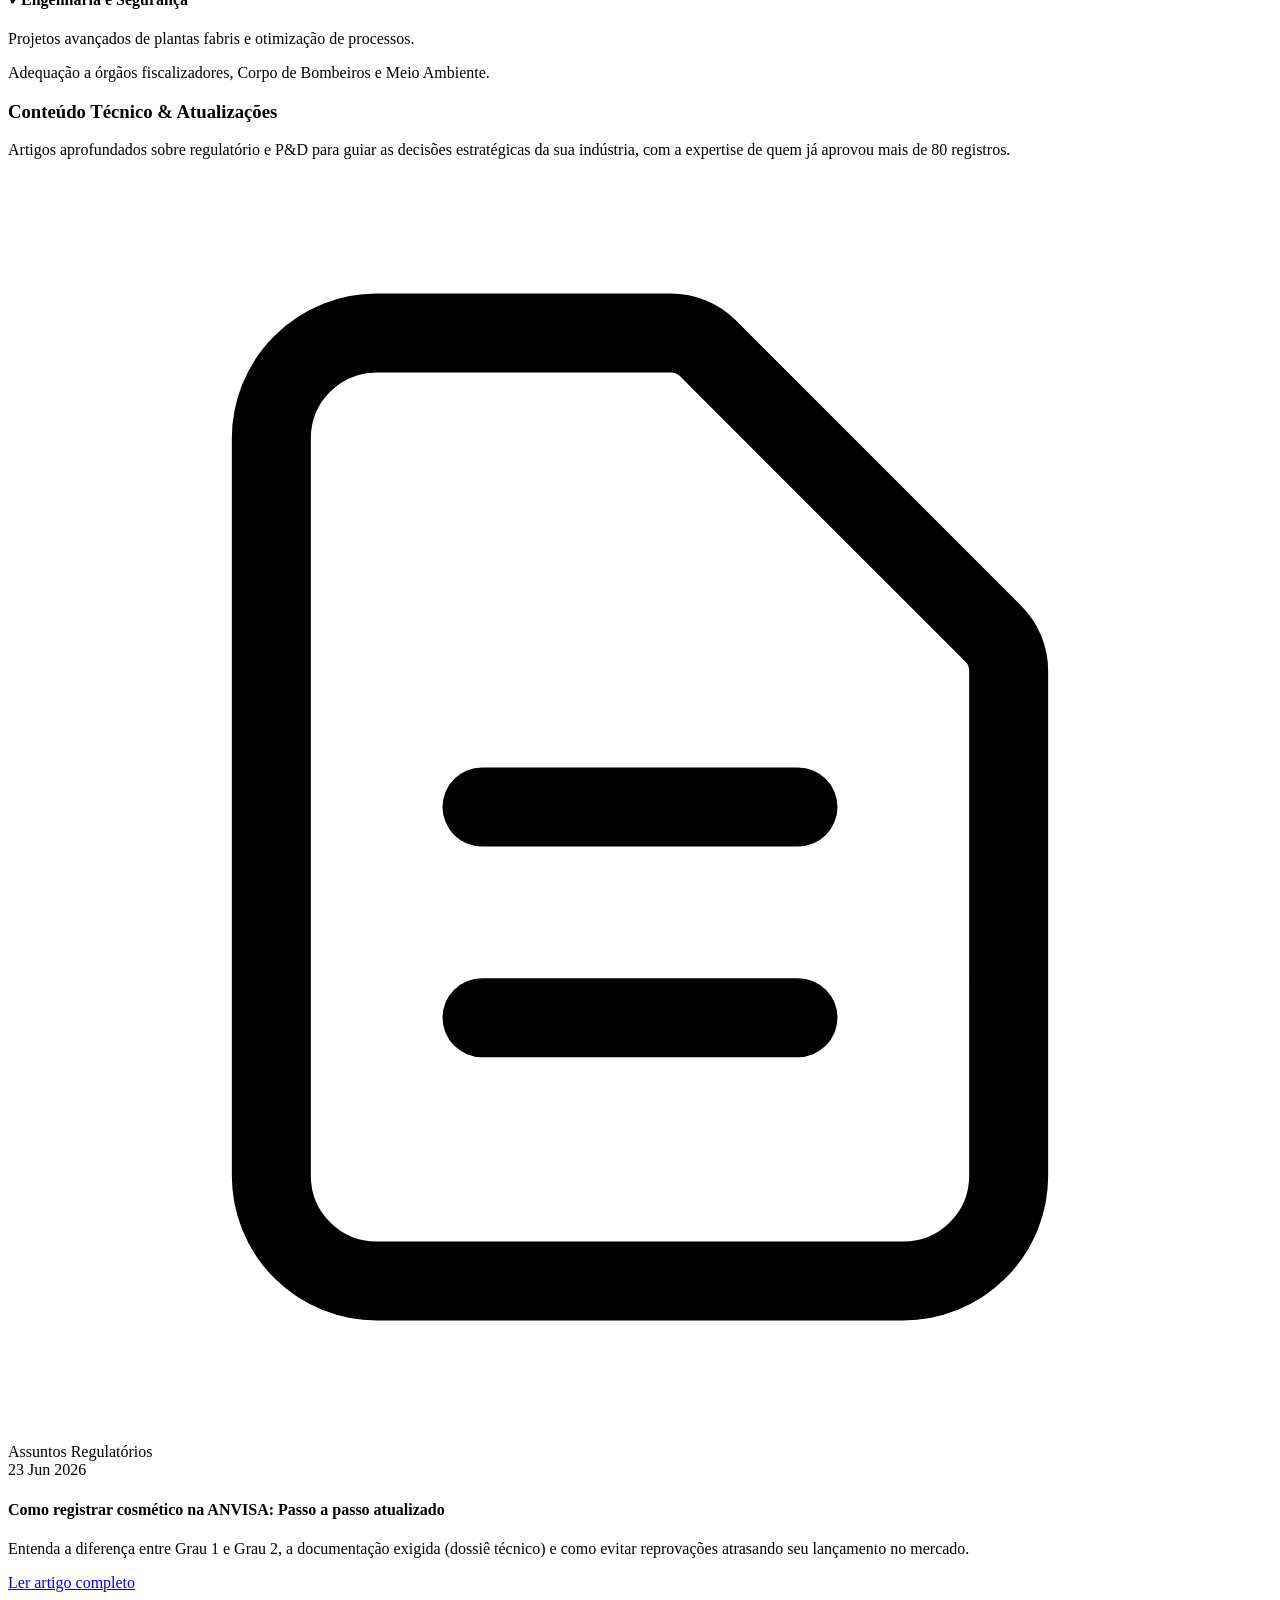
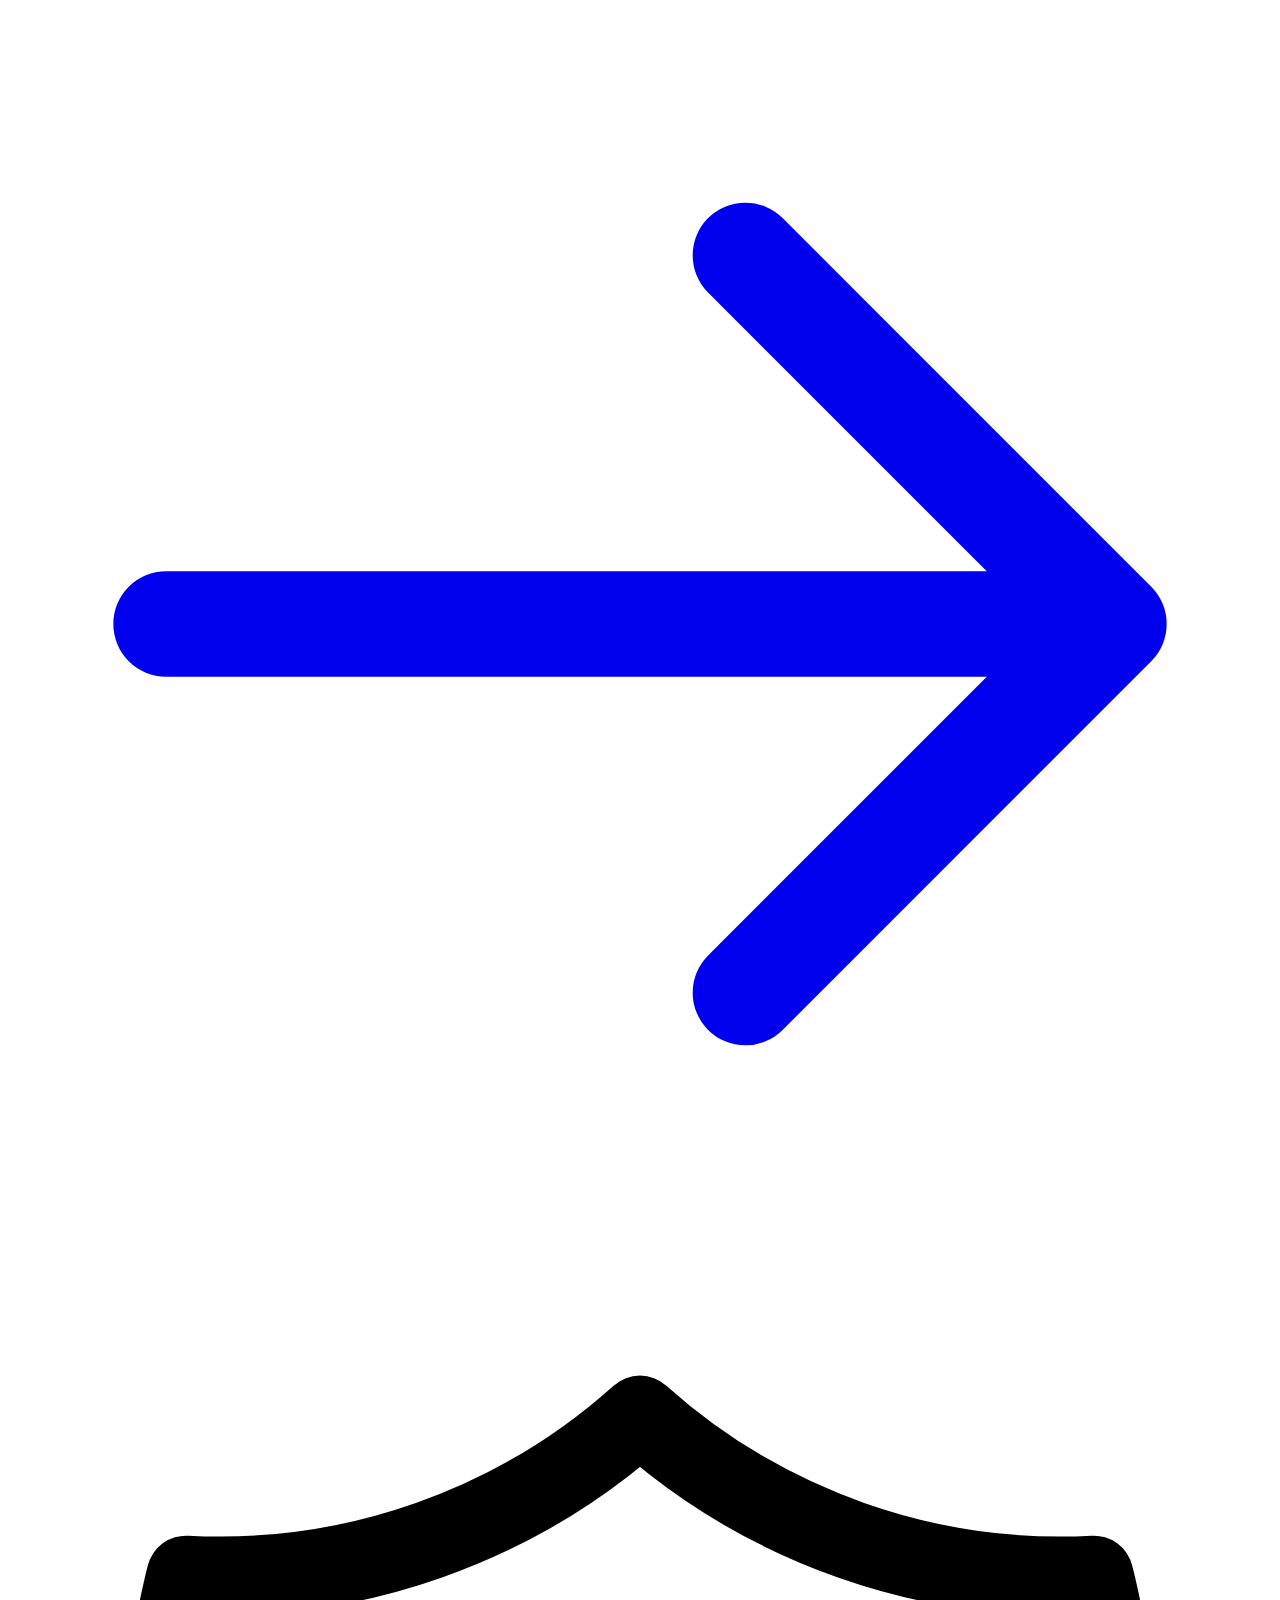
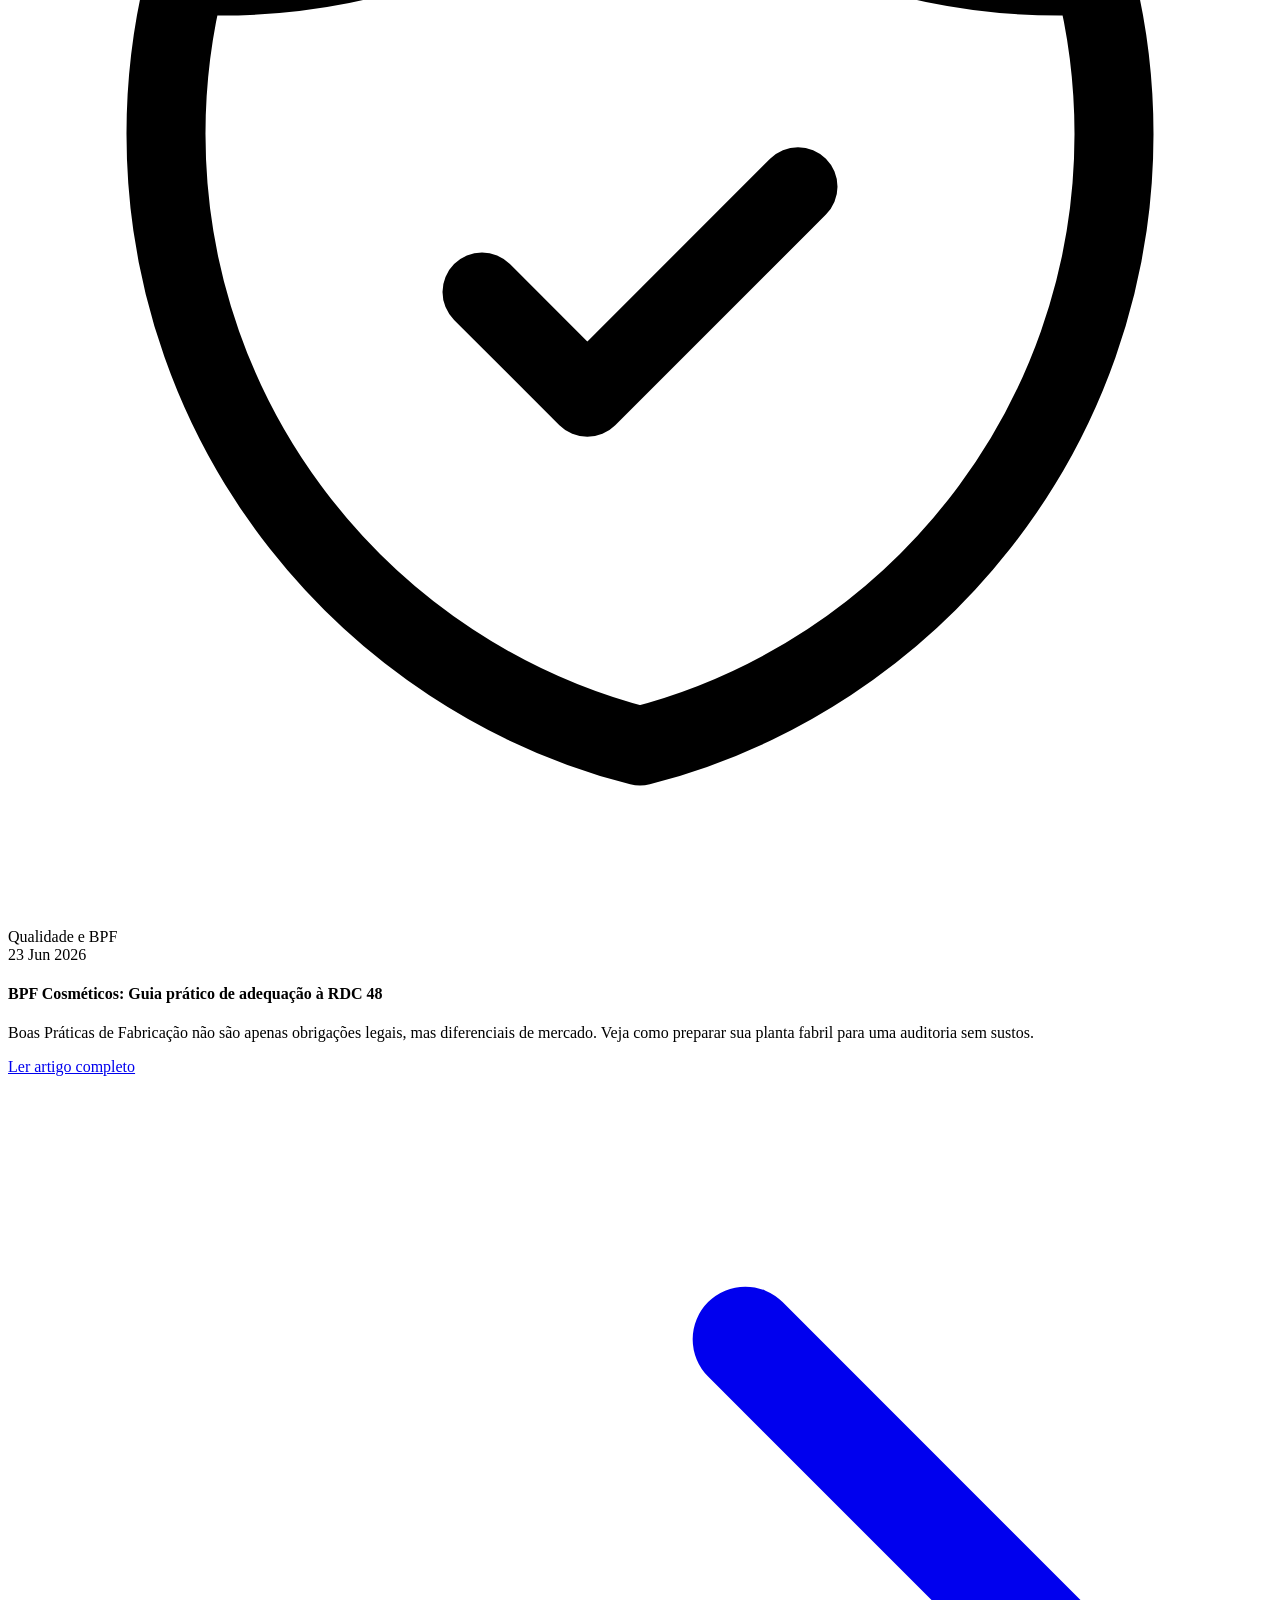
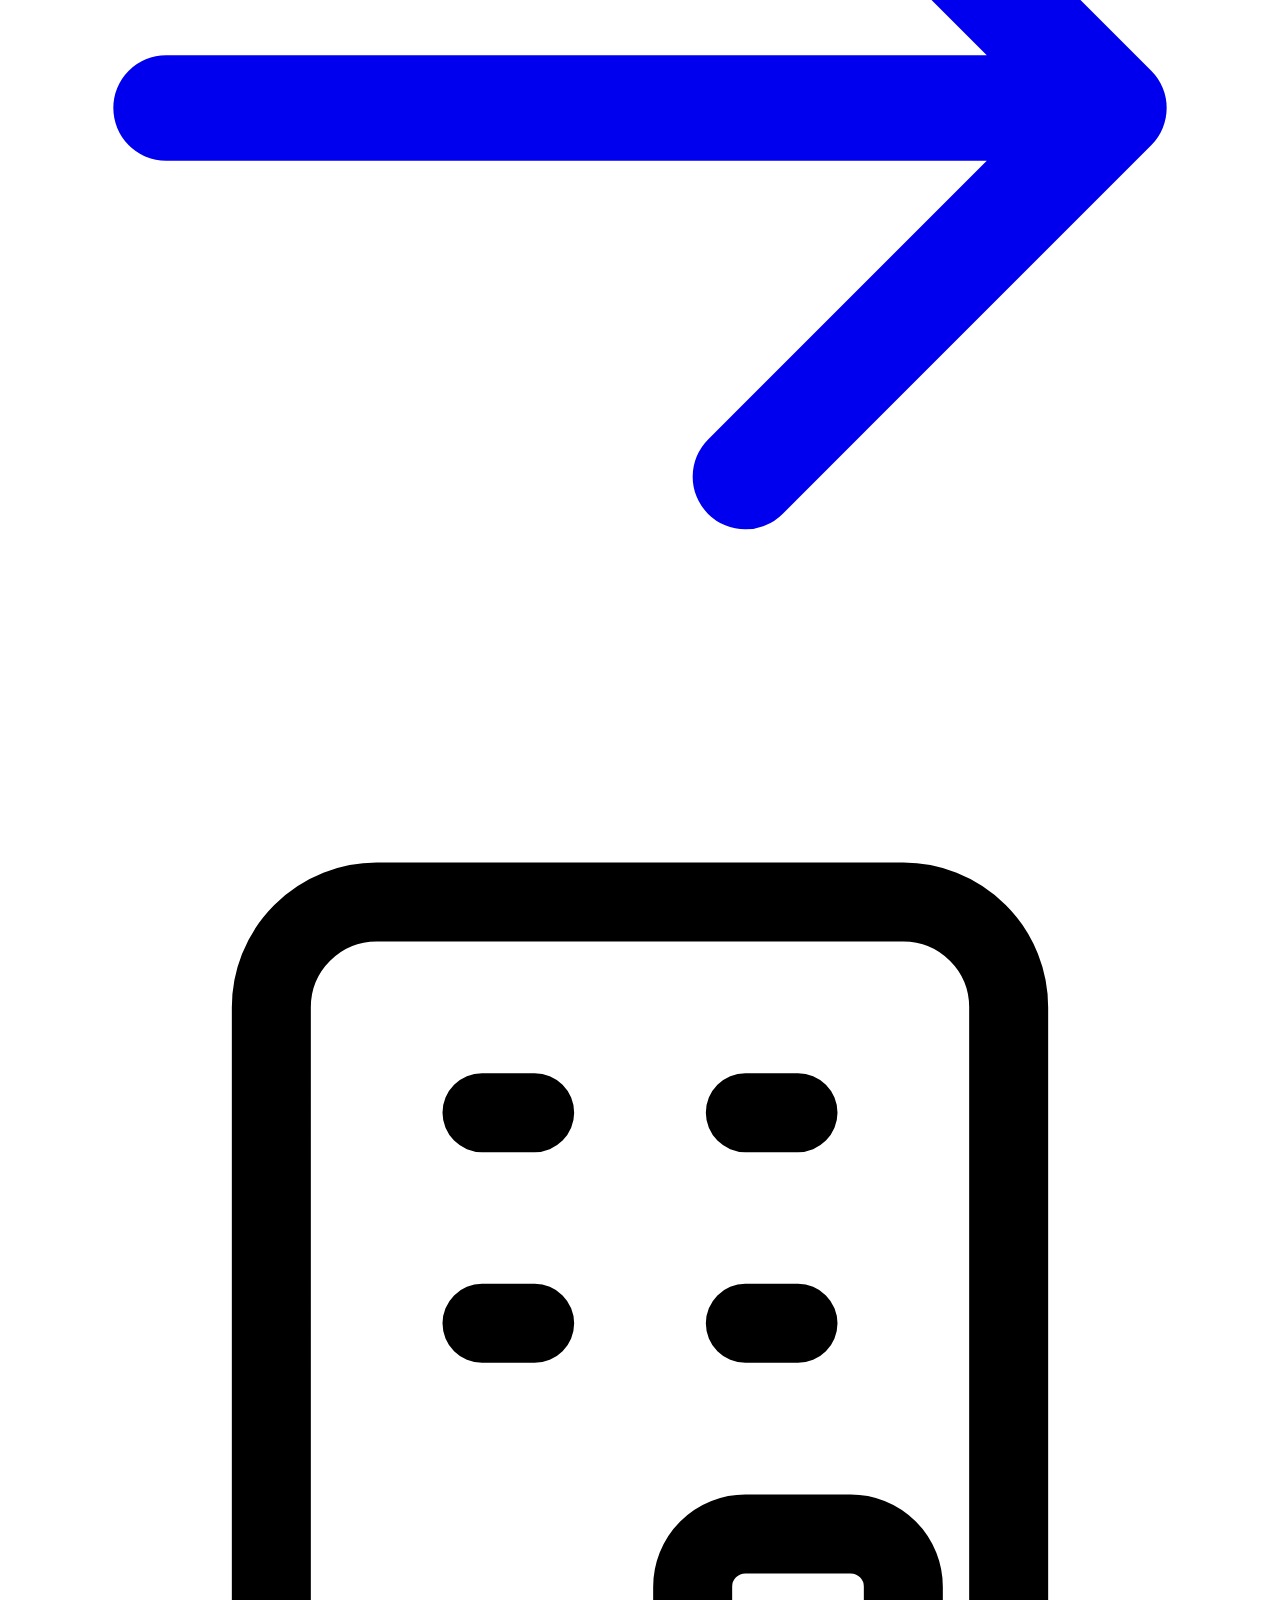
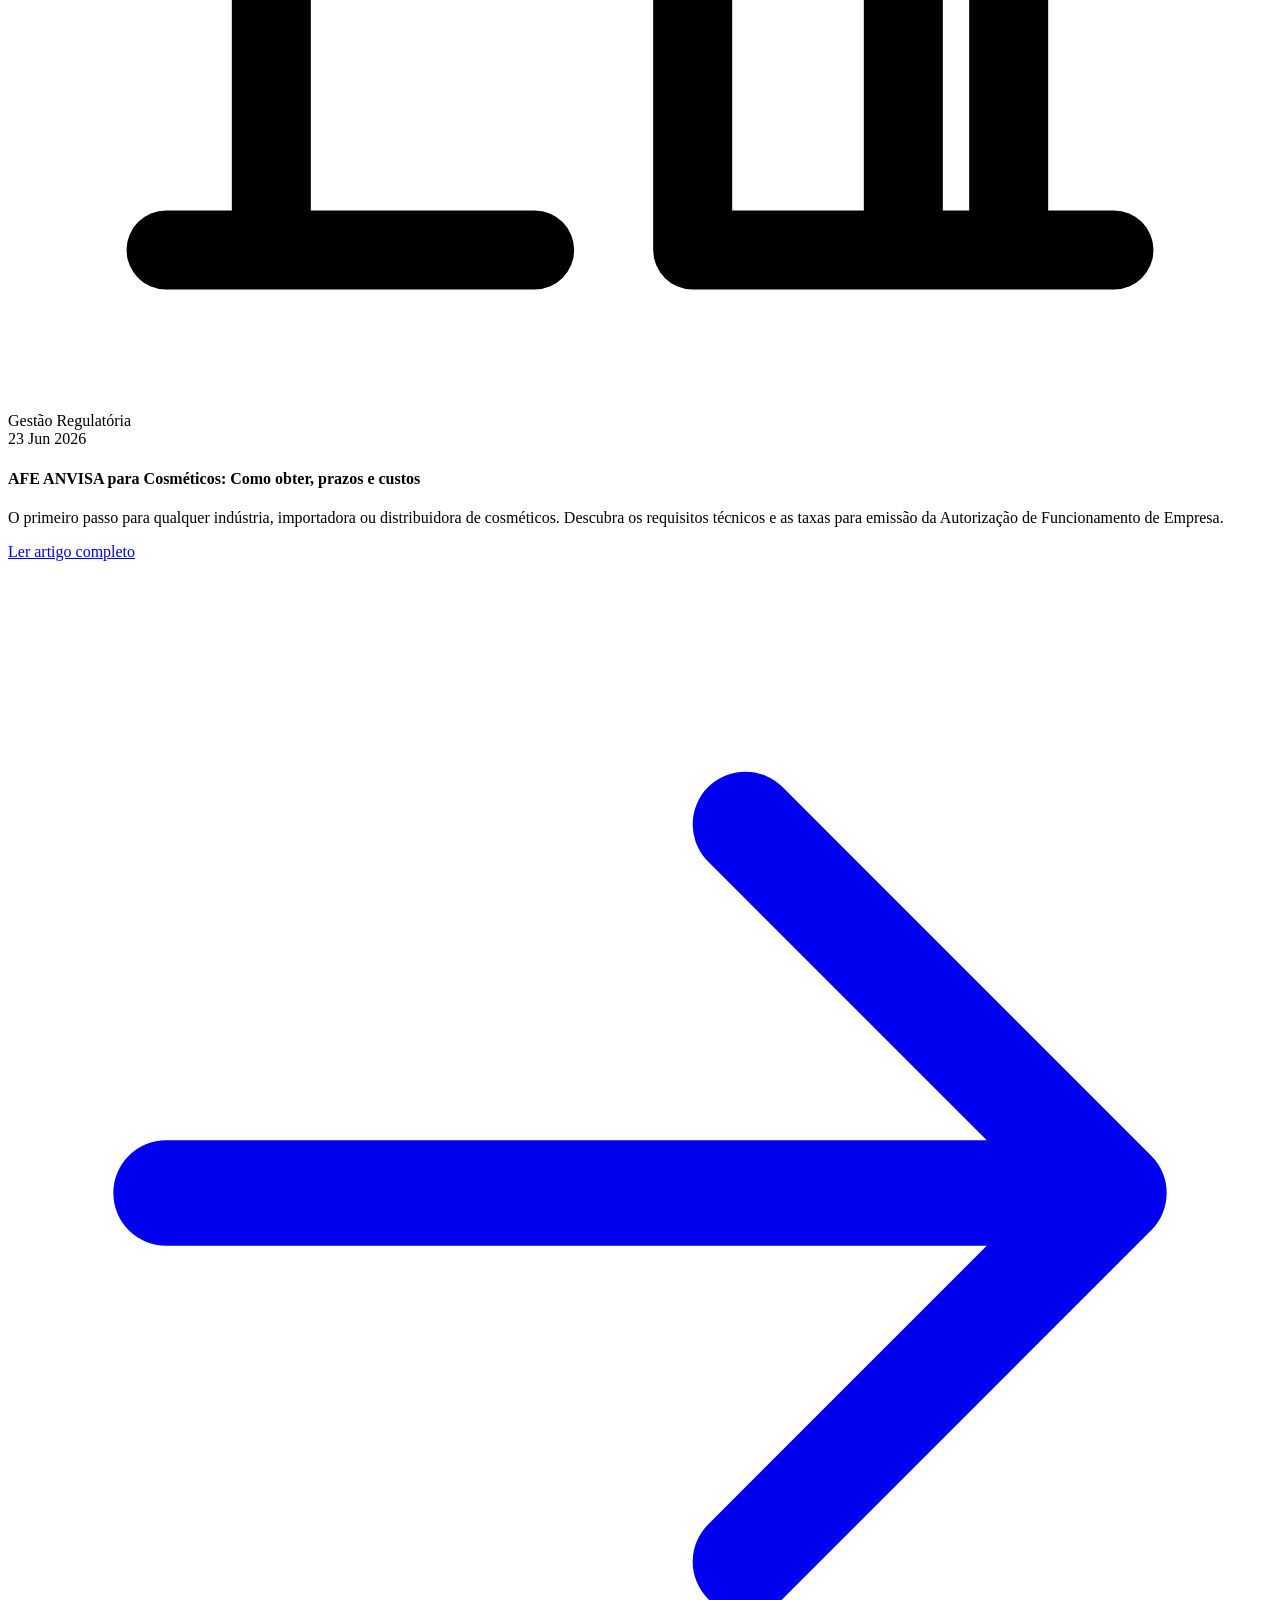
==== commit b0c3d414: "edit shema para home" ====
--- a/index.html
+++ b/index.html
@@ -24,7 +24,9 @@
       "@context": "https://schema.org",
       "@type": ["Organization", "LocalBusiness"],
       "name": "MakingCos — Consultoria Técnica Cosmética e Farmacêutica",
-      "url": "https://www.makingcos.com.br",
+      "url": "https://makingcos.com.br",
+      "logo": "https://makingcos.com.br/media/makingcos-icon.webp",
+      "image": "https://makingcos.com.br/media/makingcos.webp",
       "telephone": "+55-11-97608-5155",
       "email": "contato@makingcos.com.br",
       "description": "Consultoria regulatória ANVISA, adequação BPF/GMP, P&D de cosméticos e farmacêuticos. Atuamos em São Paulo e Minas Gerais.",
@@ -38,7 +40,18 @@
         "Auditoria BPF",
         "Engenharia de Plantas Fabris"
       ],
-      "knowsAbout": ["ANVISA", "BPF", "GMP", "Registro de cosméticos", "Assuntos regulatórios", "P&D cosmético", "Dermocosmético", "Skincare", "Haircare", "AFE ANVISA"]
+      "knowsAbout": [
+        "ANVISA", 
+        "BPF", 
+        "GMP", 
+        "Registro de cosméticos", 
+        "Assuntos regulatórios", 
+        "P&D cosmético", 
+        "Dermocosmético", 
+        "Skincare", 
+        "Haircare", 
+        "AFE ANVISA"
+      ]
     }
     </script>
 
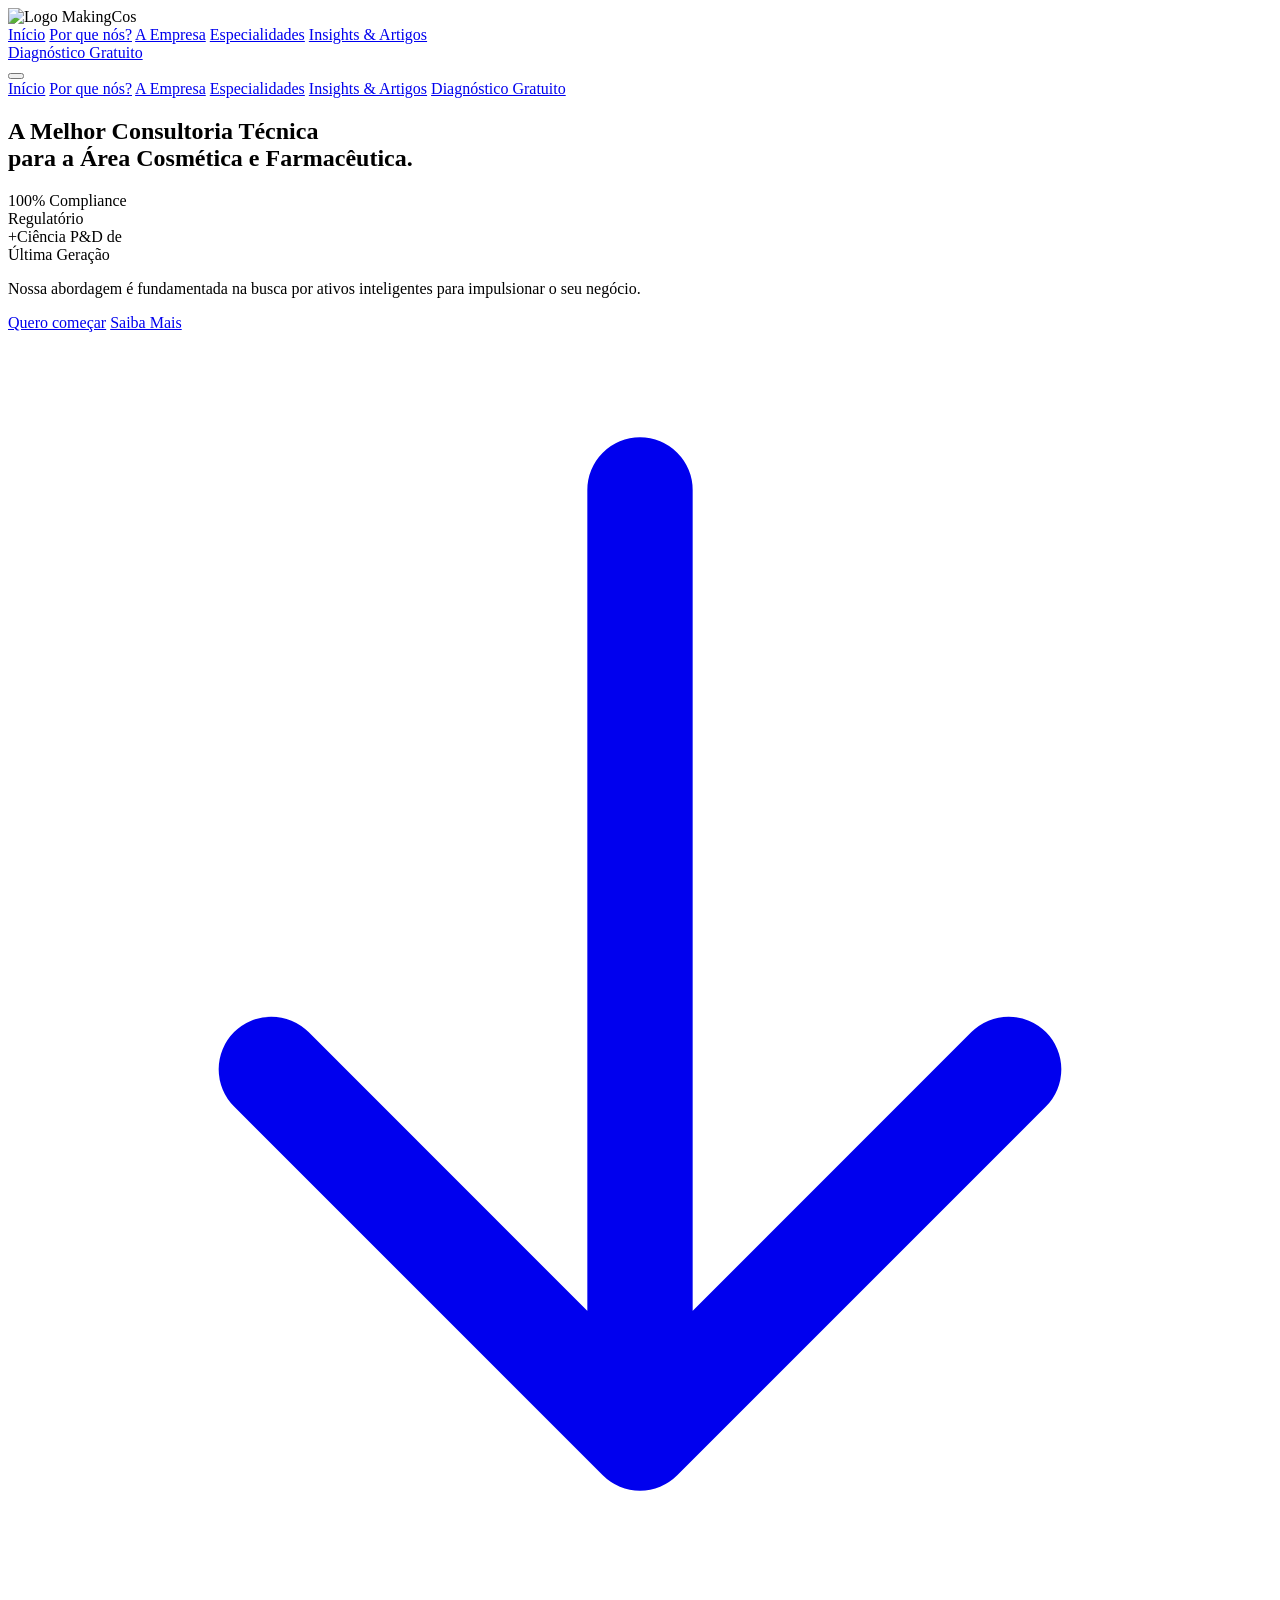
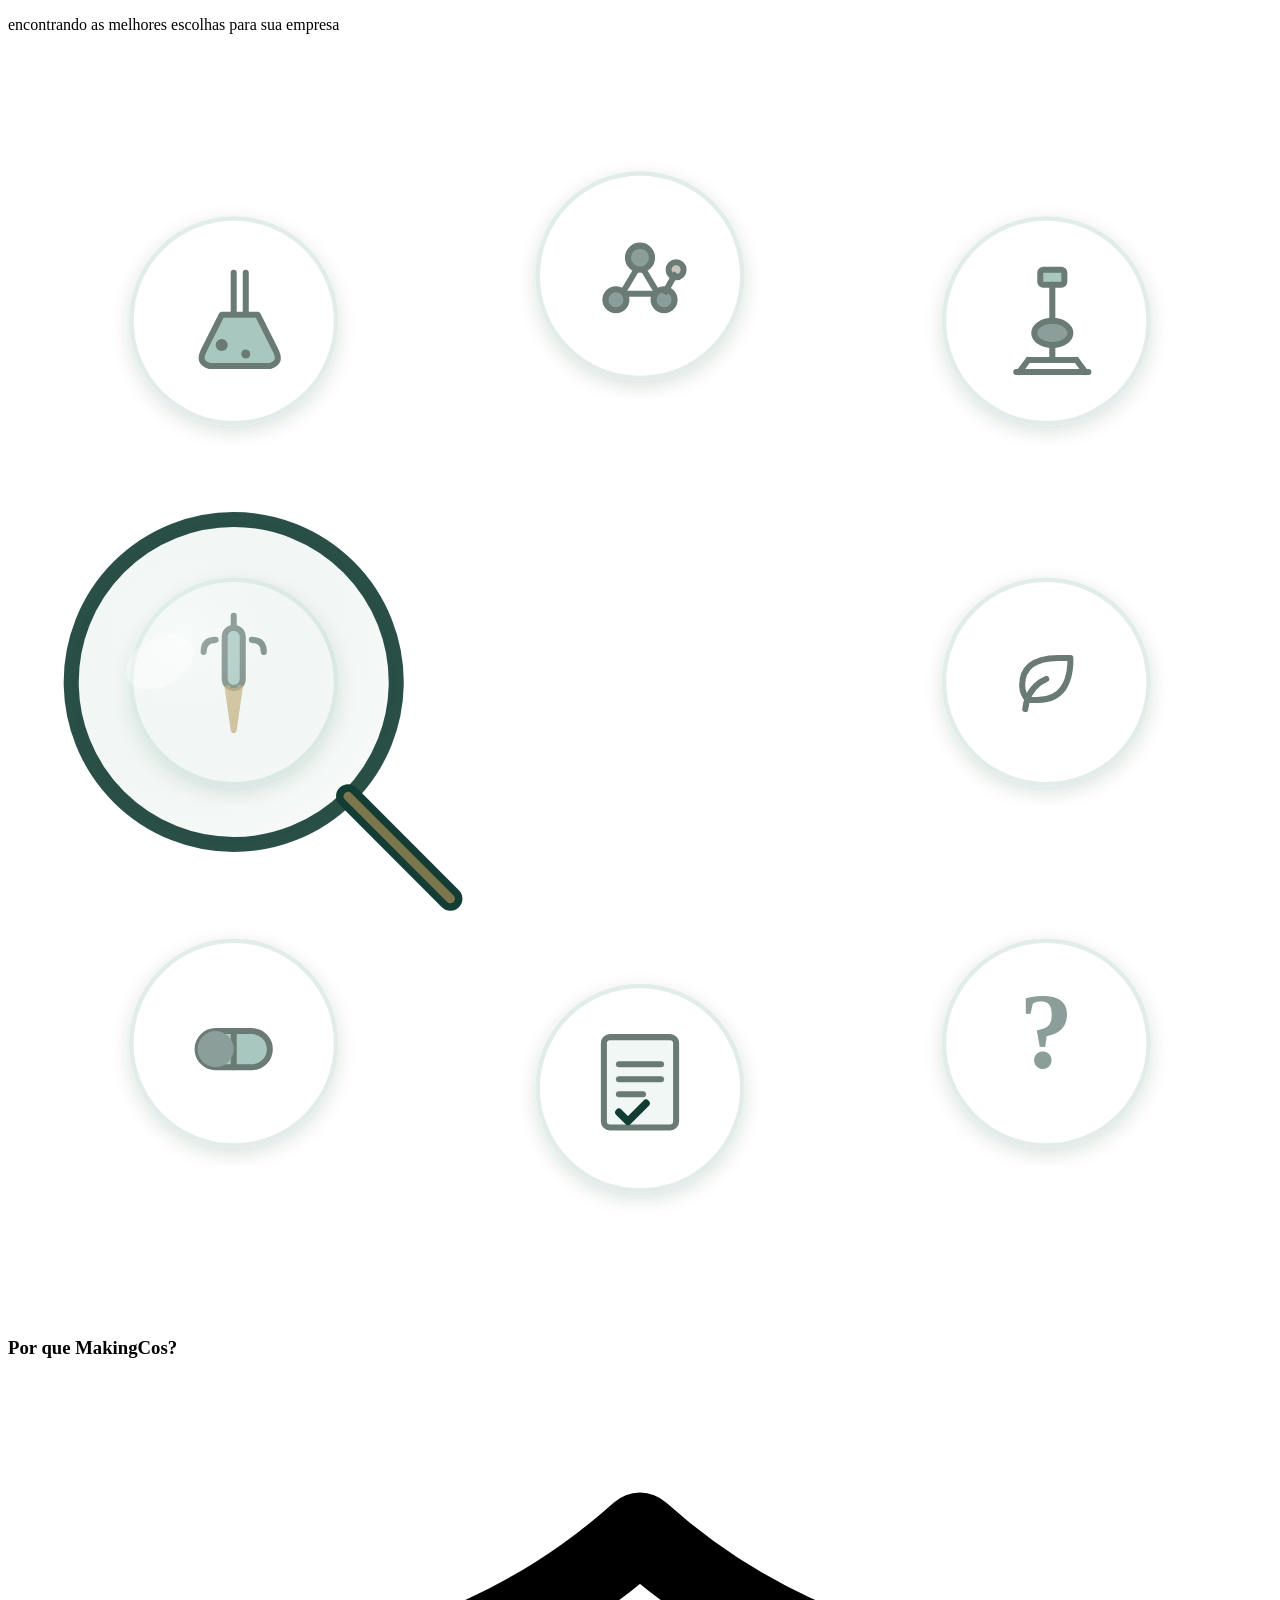
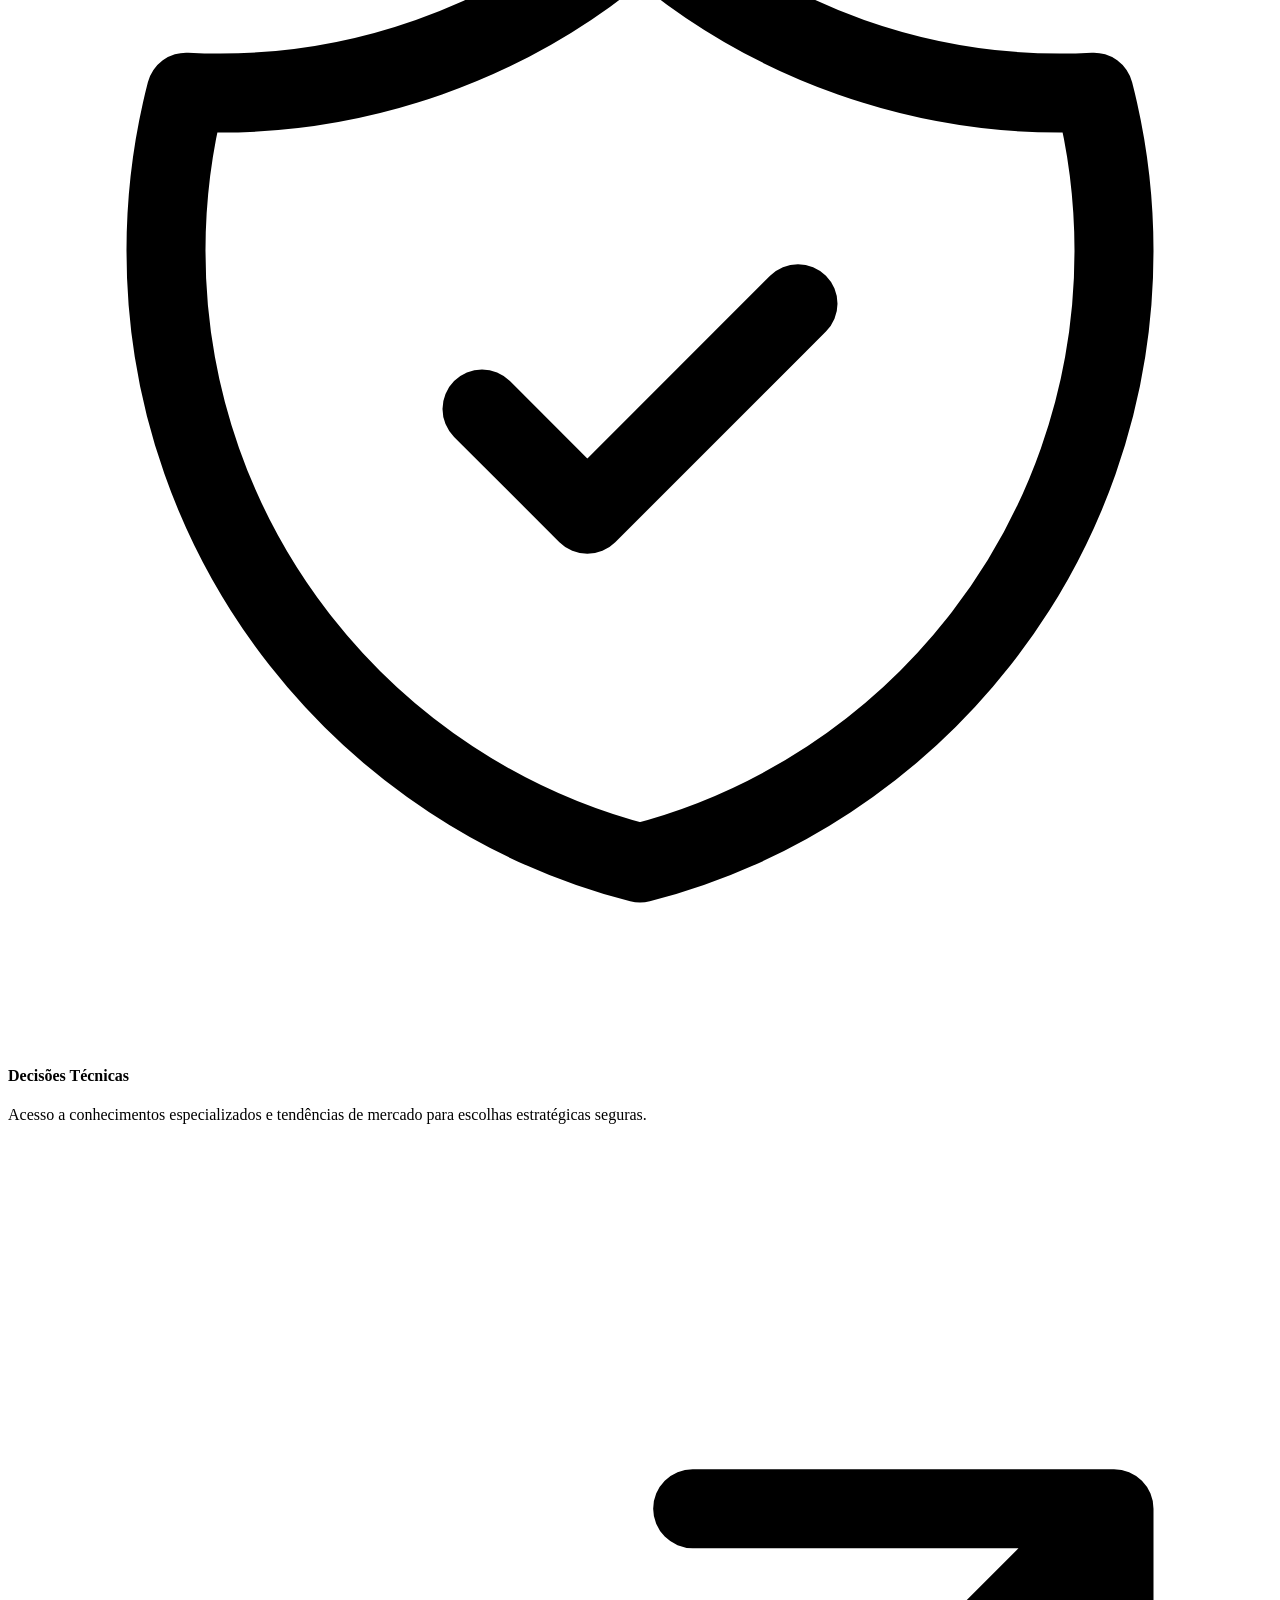
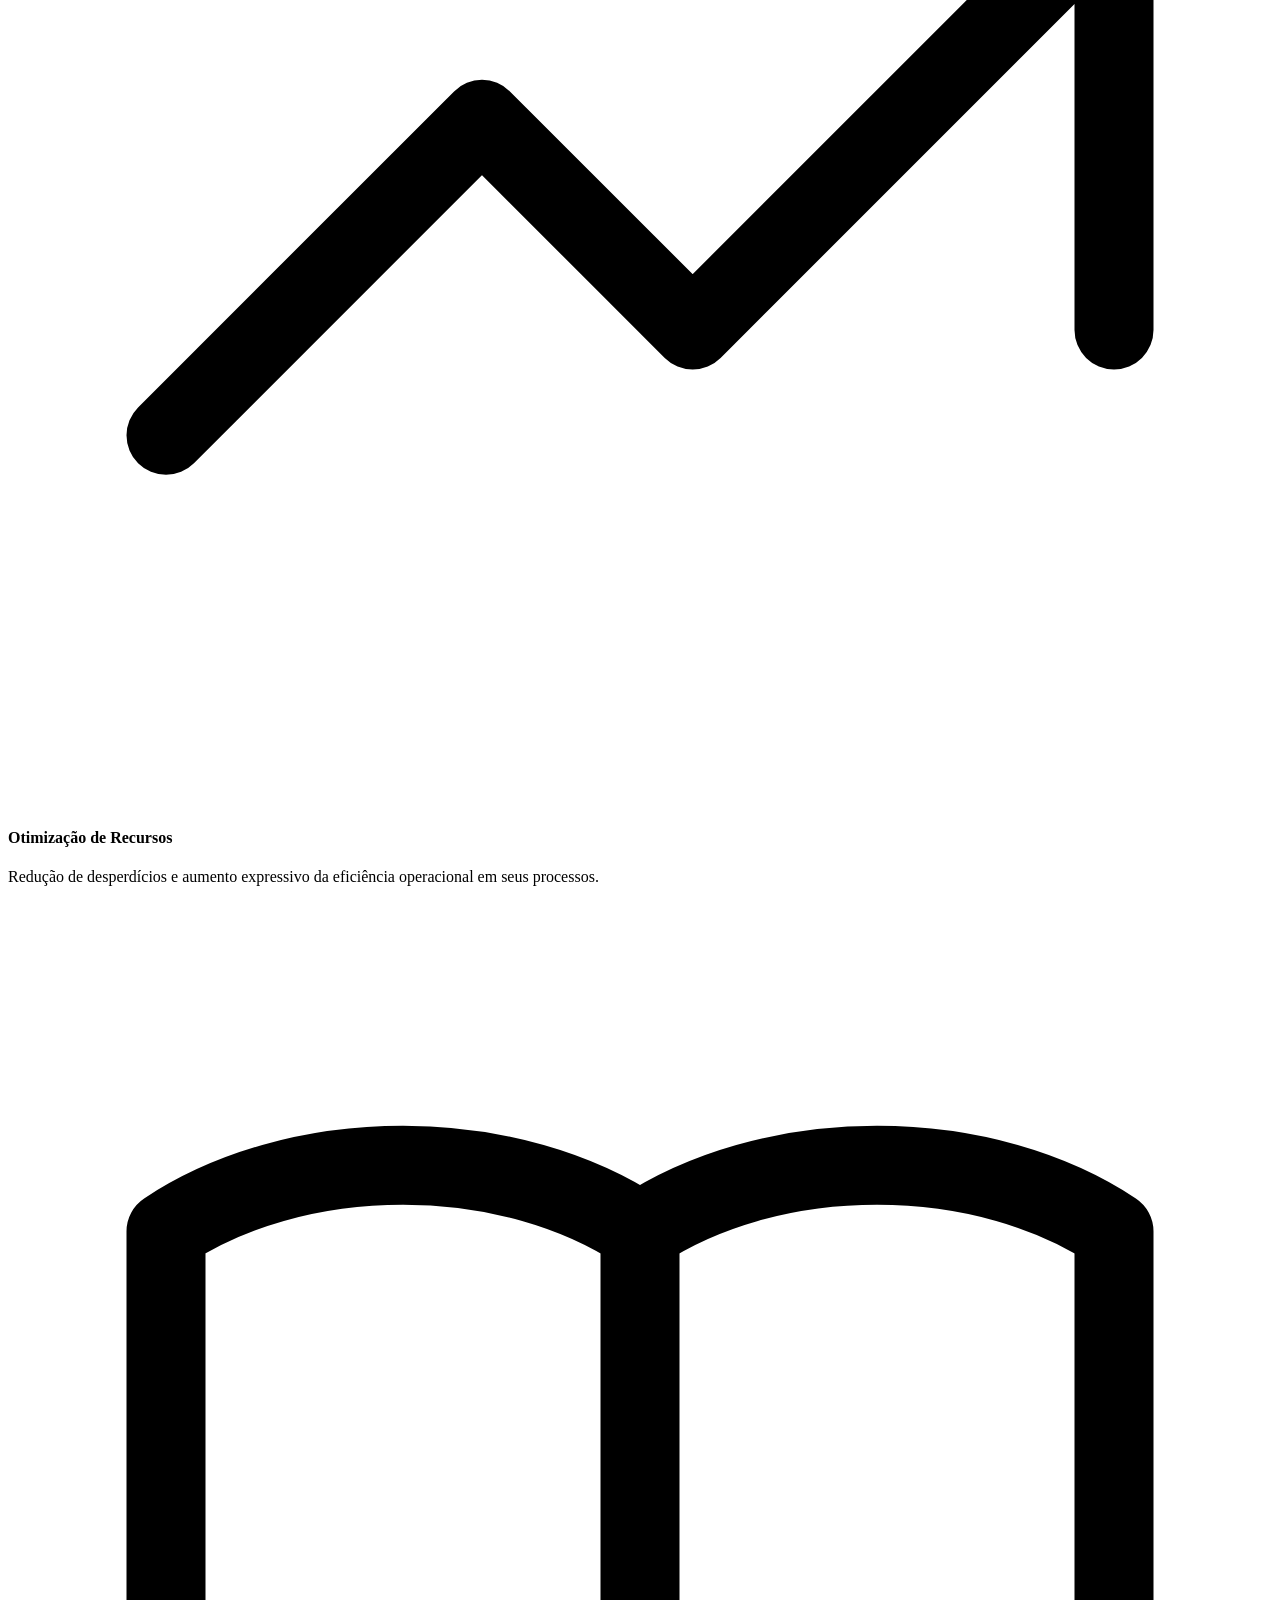
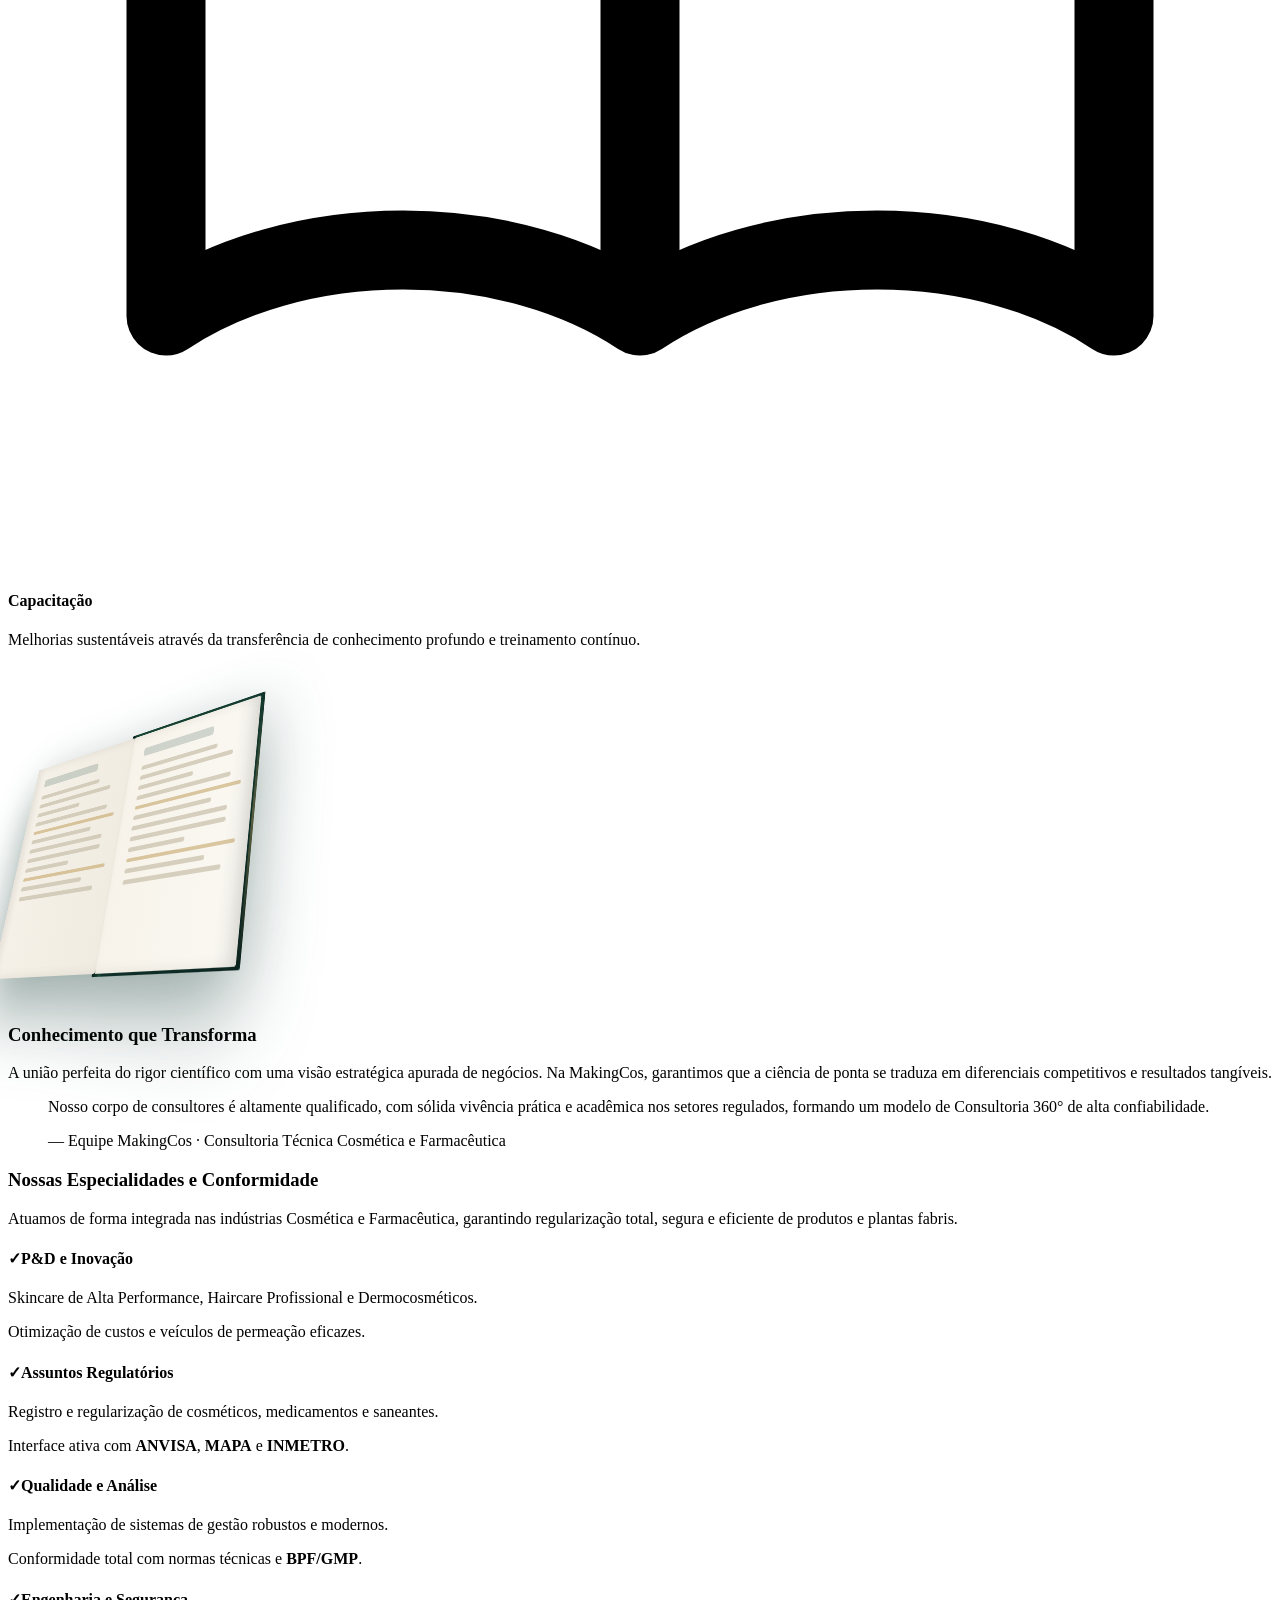
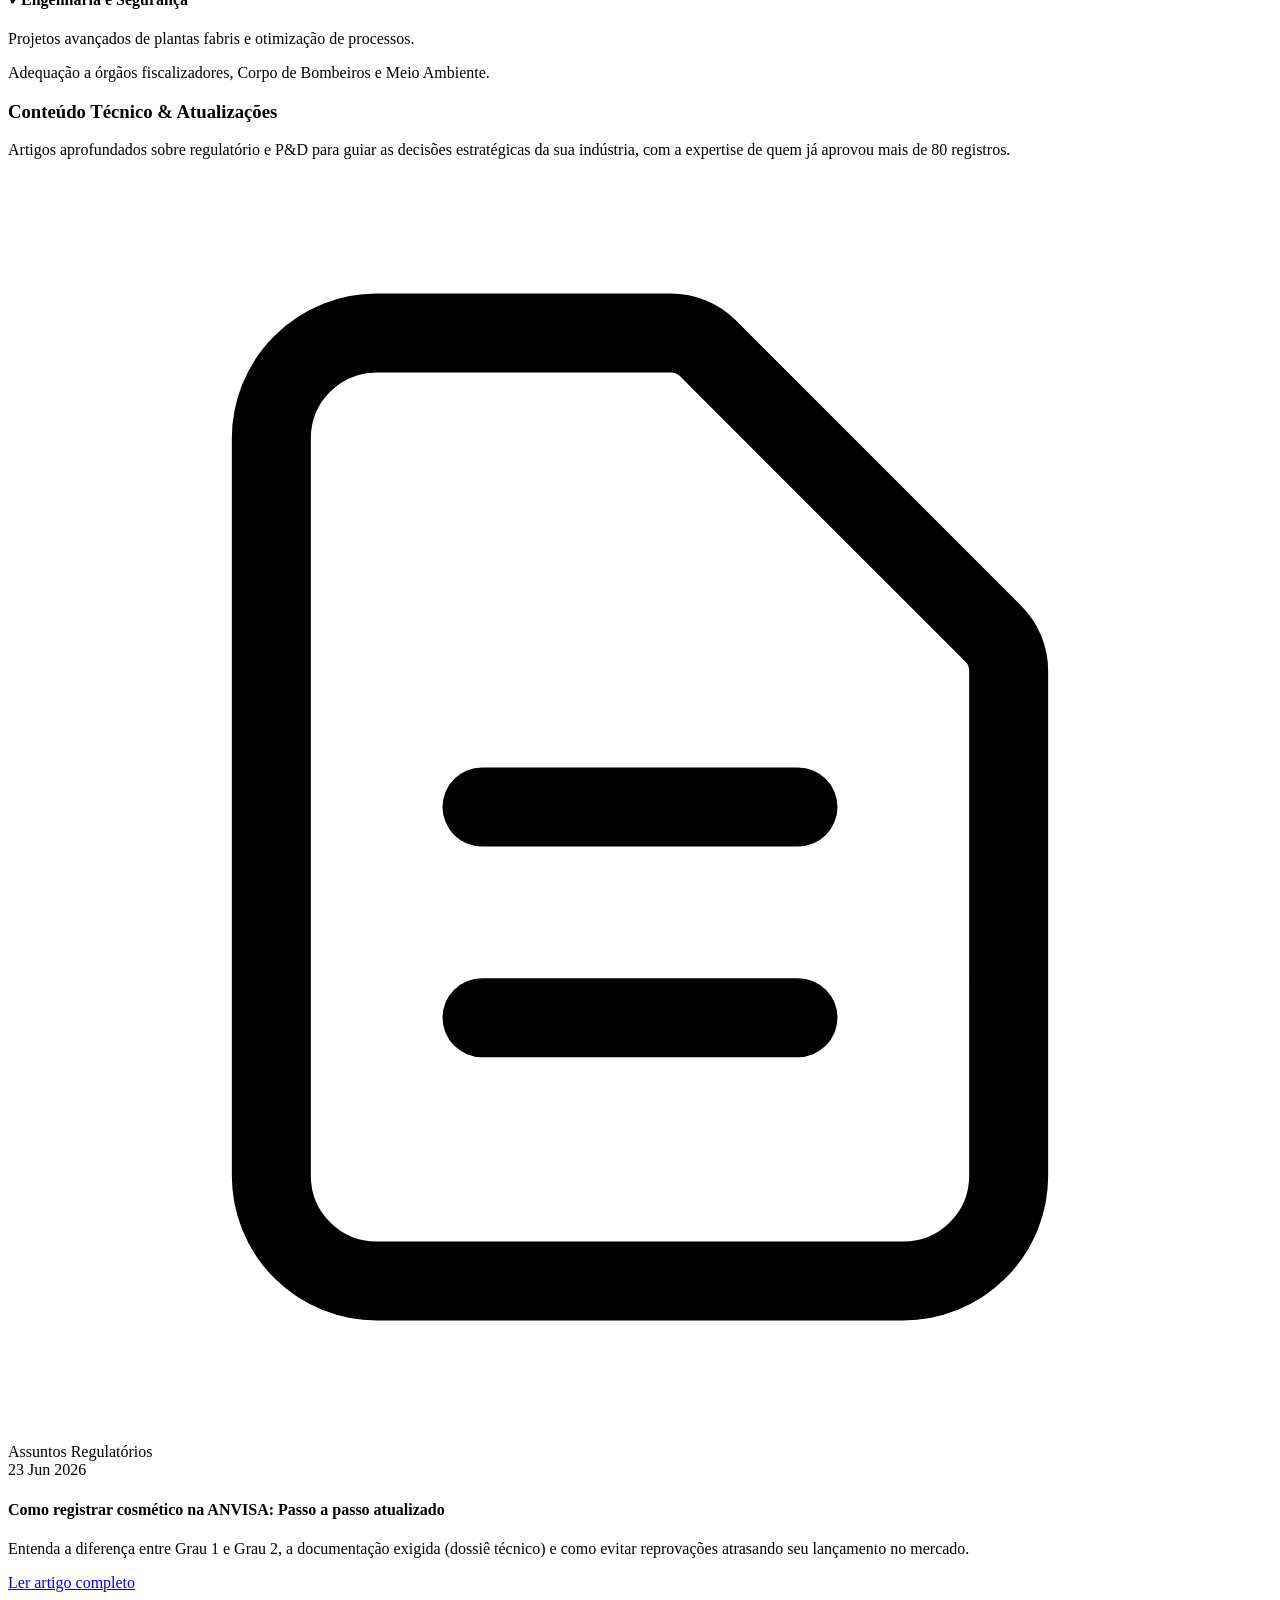
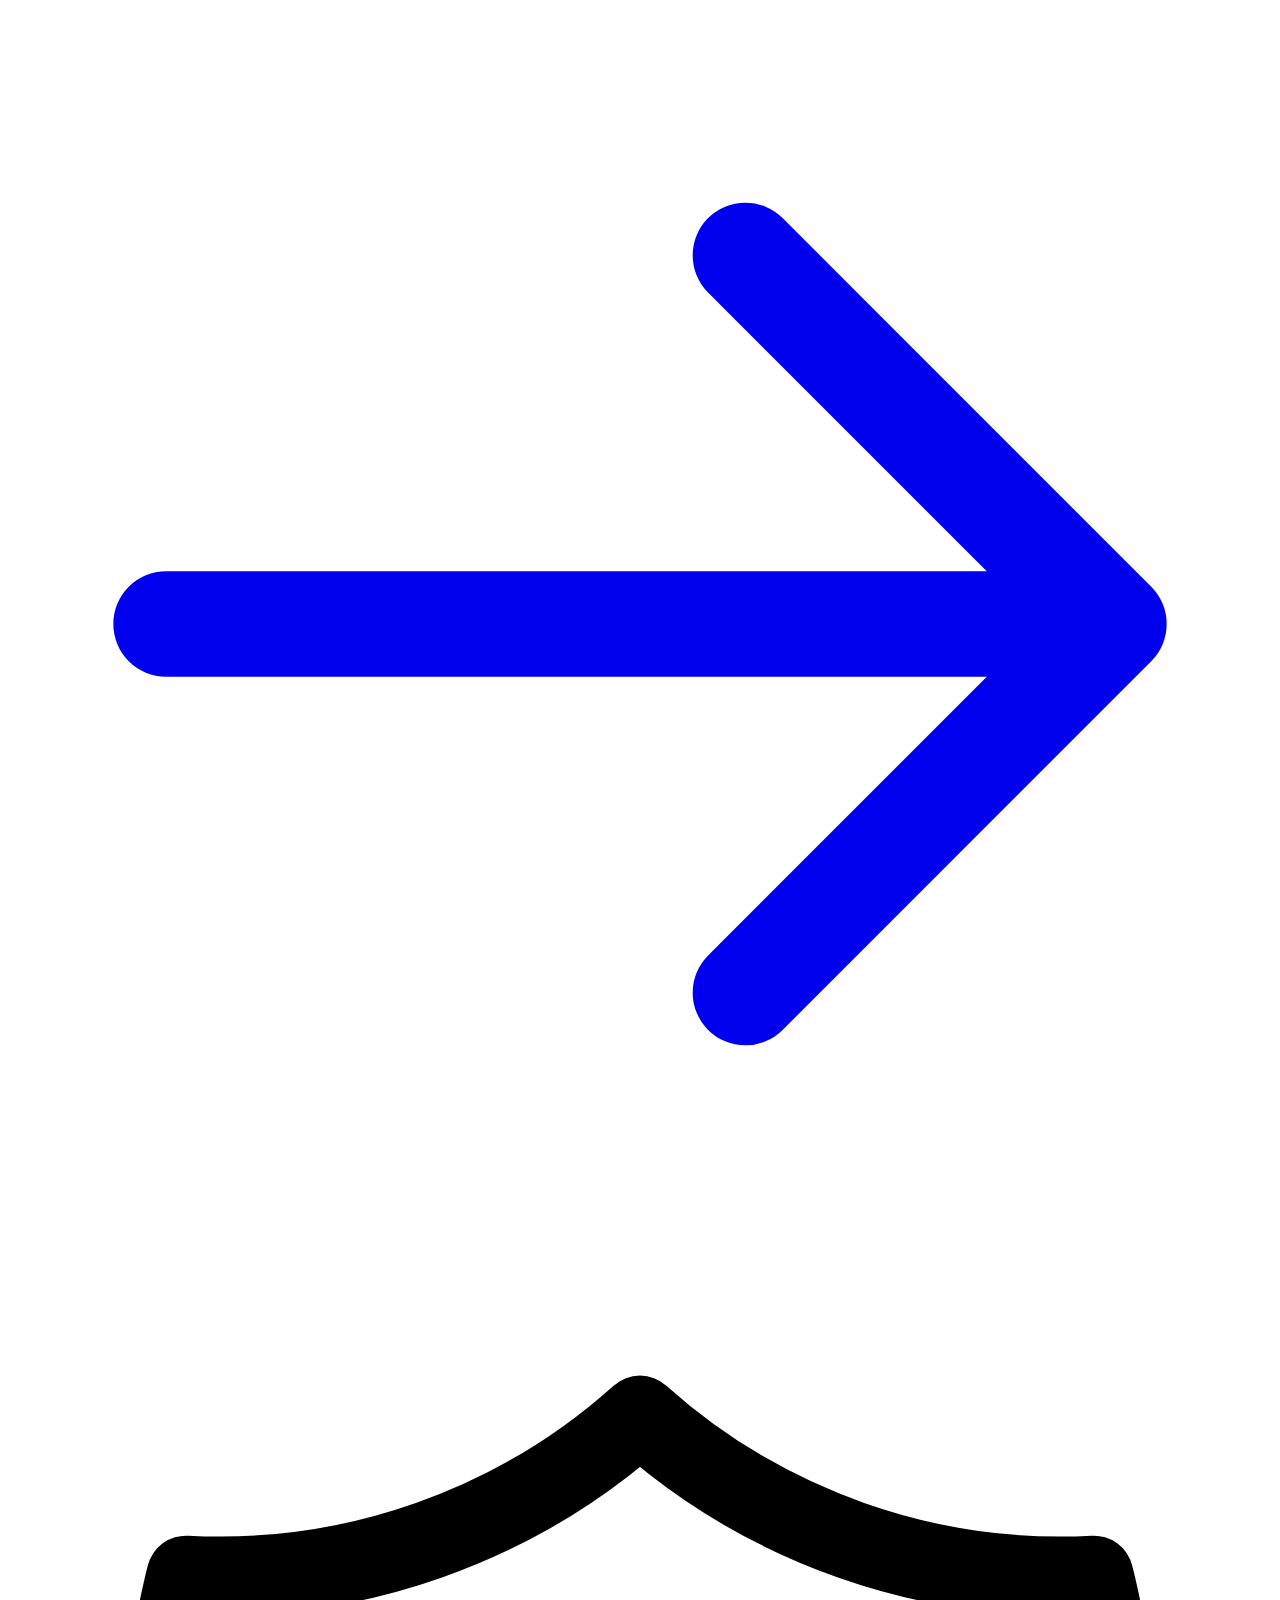
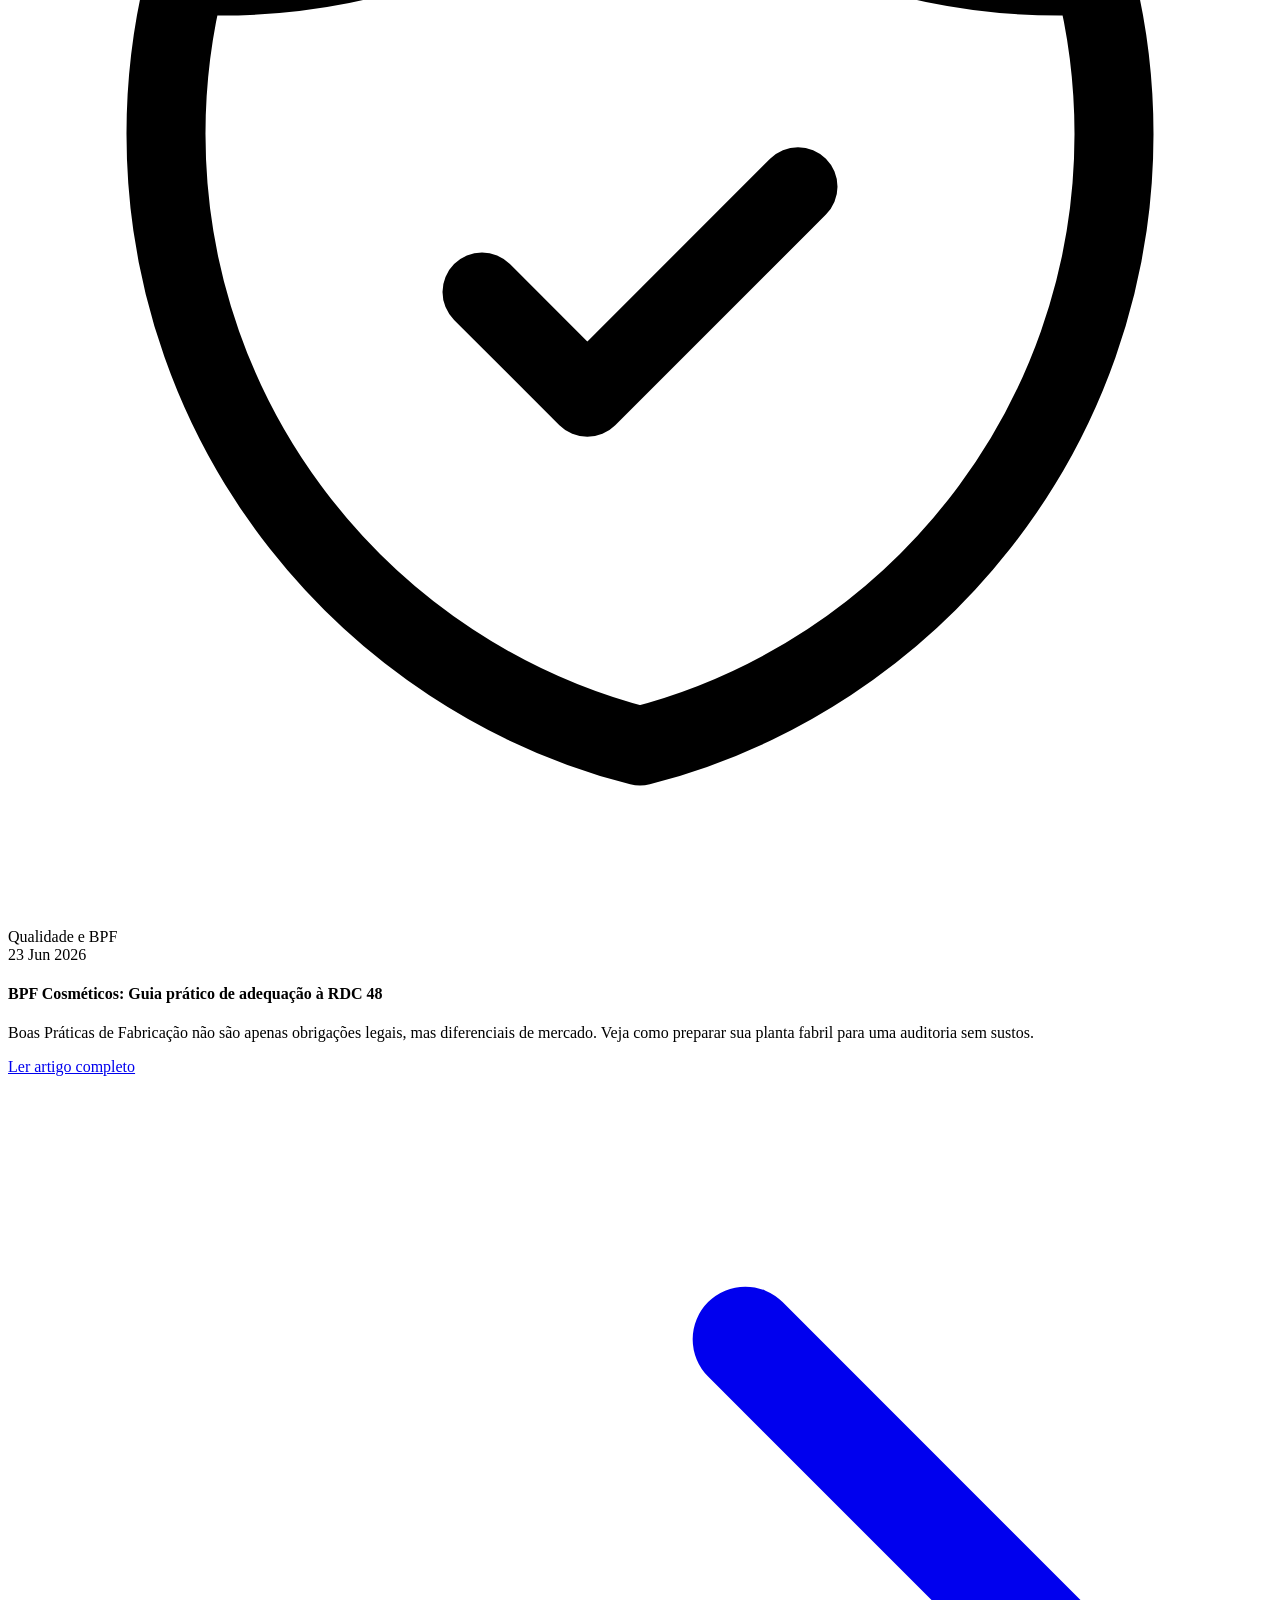
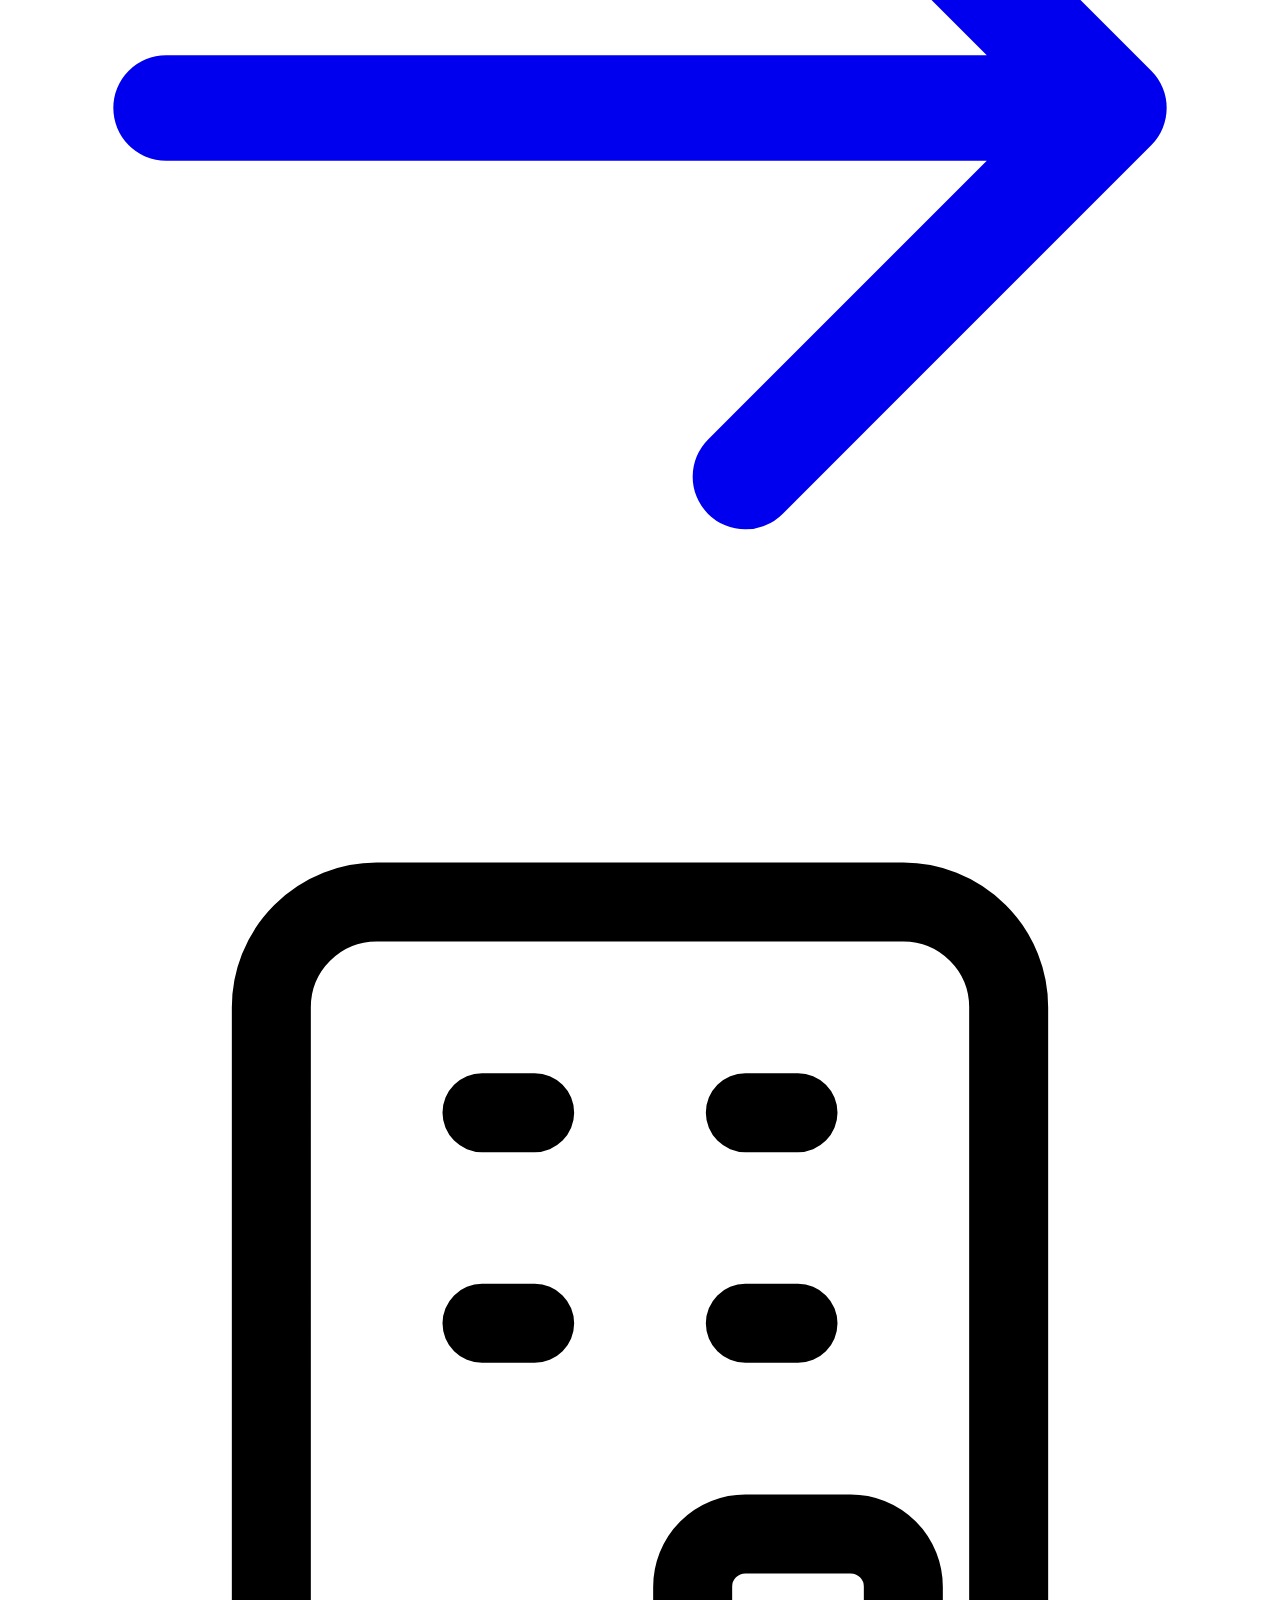
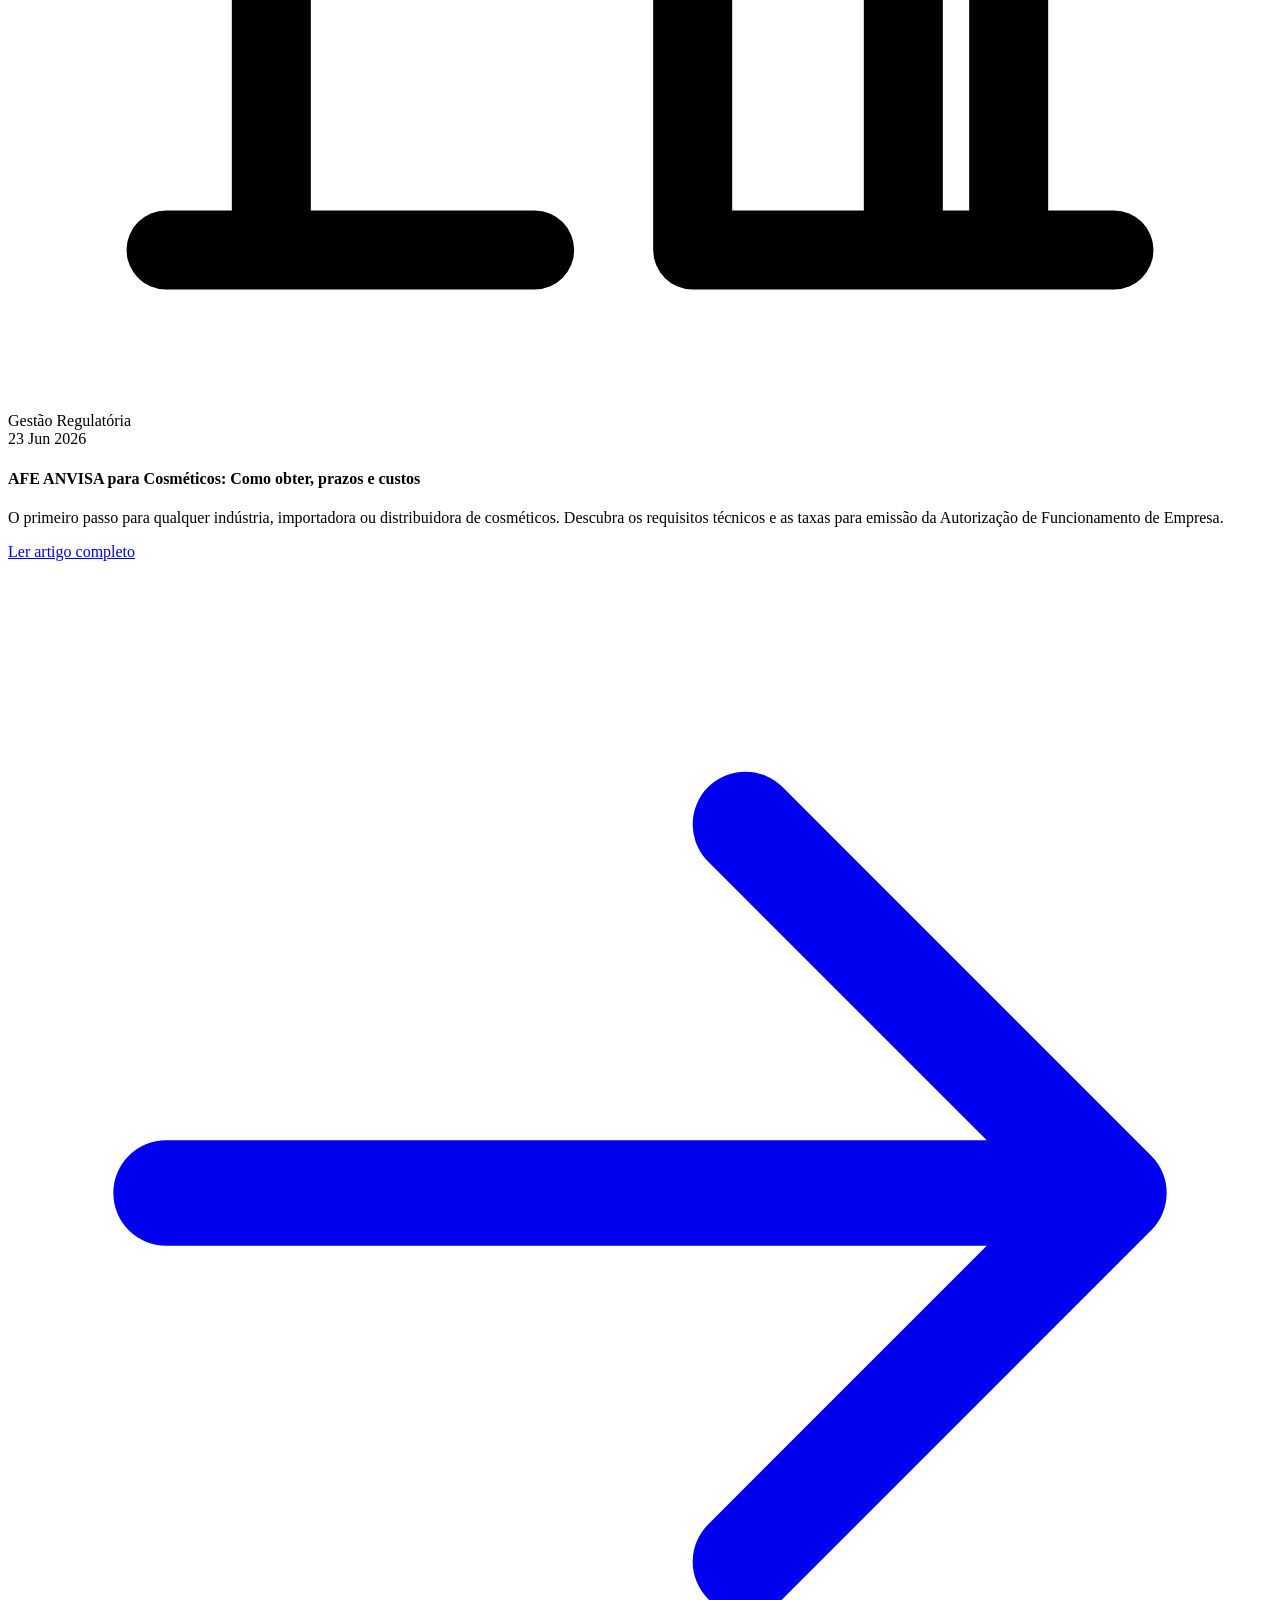
==== commit cfed15c5: "Att seo ref performance on search" ====
--- a/index.html
+++ b/index.html
@@ -4,16 +4,16 @@
 <head>
     <meta charset="UTF-8">
     <meta name="viewport" content="width=device-width, initial-scale=1.0">
-    <title>Consultoria Regulatória ANVISA para Cosméticos e Farmacêuticos | MakingCos</title>
+    <title>Consultoria ANVISA: Cosméticos e Farmacêuticos | MakingCos</title>
     <link rel="icon" type="image/webp" href="./media/makingcos-icon.webp">
     <meta name="description"
-        content="Excelência técnica para impulsionar negócios no mercado de alta performance através do conhecimento científico profundo.">
+        content="Consultoria técnica especializada em registro ANVISA, BPF/GMP e P&D cosmético. +80 produtos registrados, 100% de aprovação em auditorias. SP e MG.">
 
     <!-- Canonical & Open Graph -->
     <link rel="canonical" href="https://www.makingcos.com.br/">
     <meta property="og:type"        content="website">
     <meta property="og:url"         content="https://www.makingcos.com.br/">
-    <meta property="og:title"       content="Consultoria Regulatória ANVISA para Cosméticos e Farmacêuticos | MakingCos">
+    <meta property="og:title"       content="Consultoria ANVISA: Cosméticos e Farmacêuticos | MakingCos">
     <meta property="og:description" content="Consultoria técnica especializada em registro ANVISA, BPF/GMP e P&D cosmético. +80 produtos registrados, 100% de aprovação em auditorias. SP e MG.">
     <meta property="og:locale"      content="pt_BR">
     <meta name="twitter:card"       content="summary_large_image">
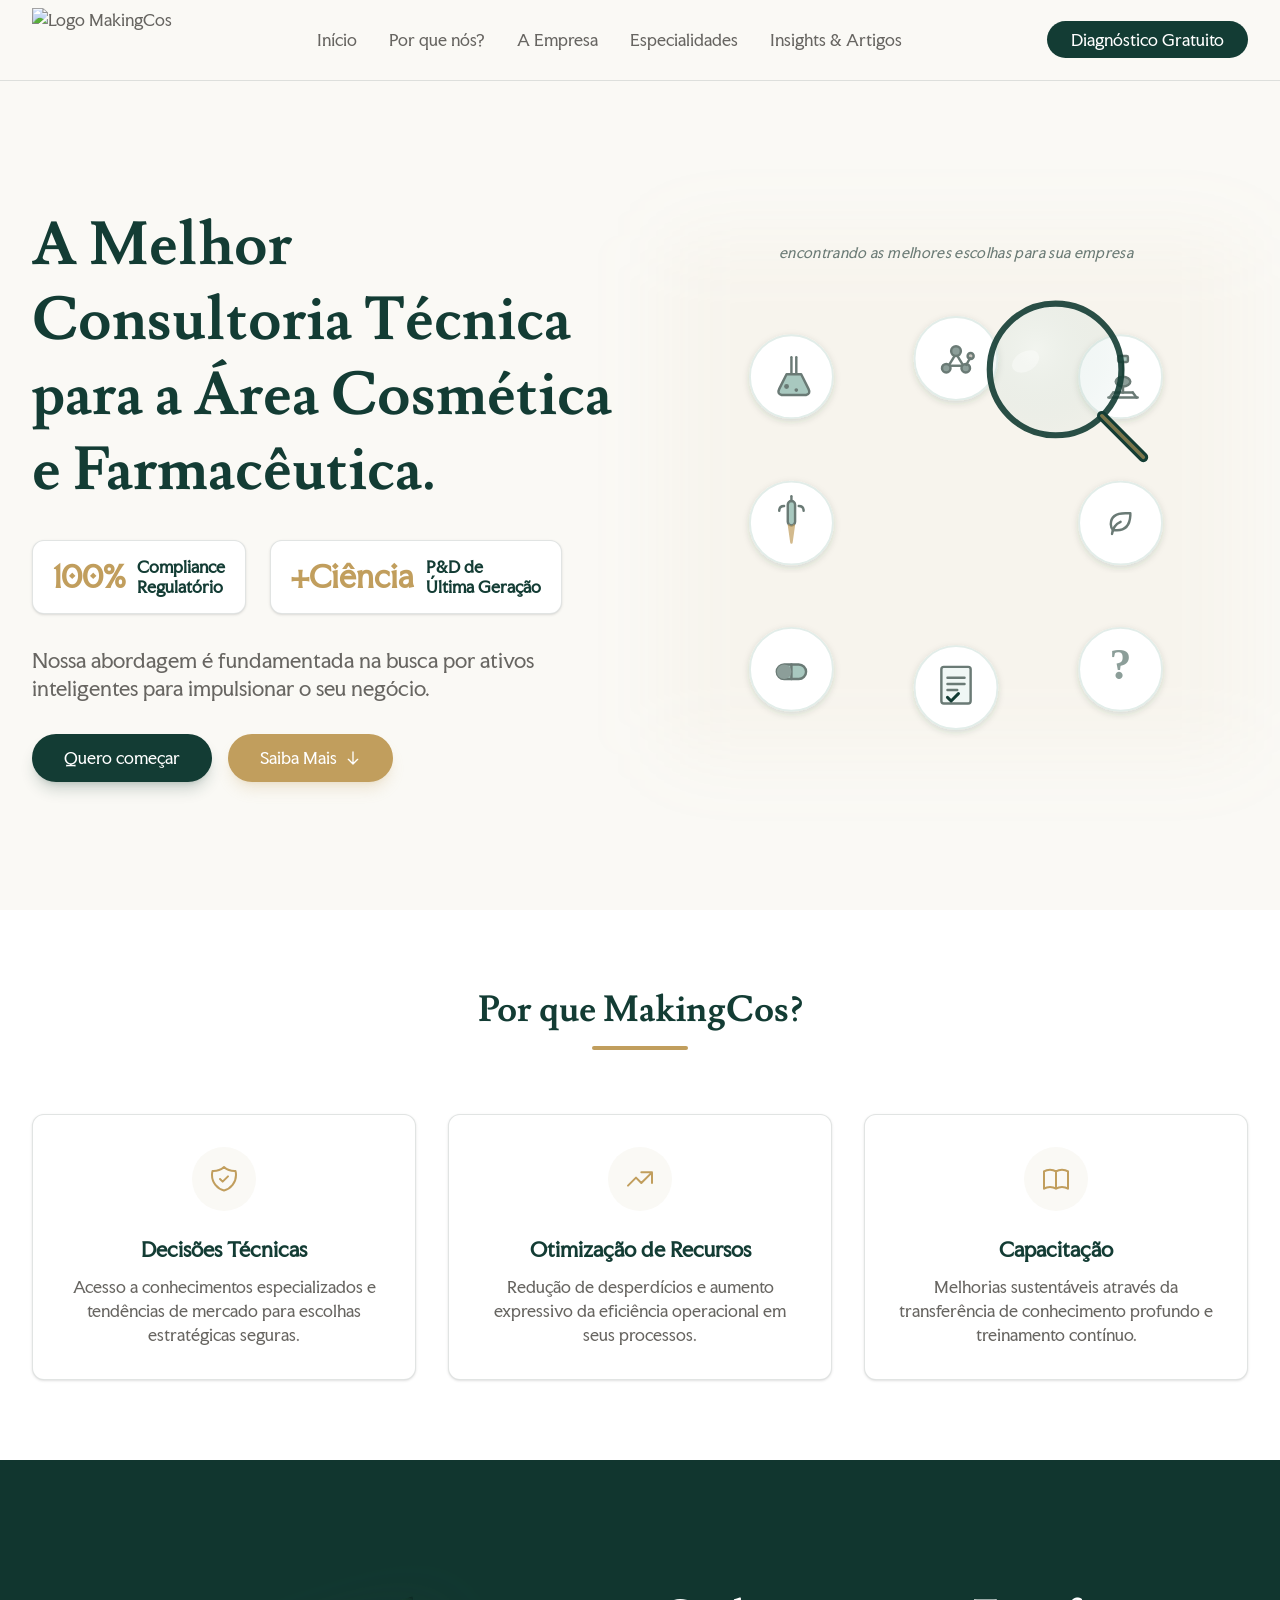
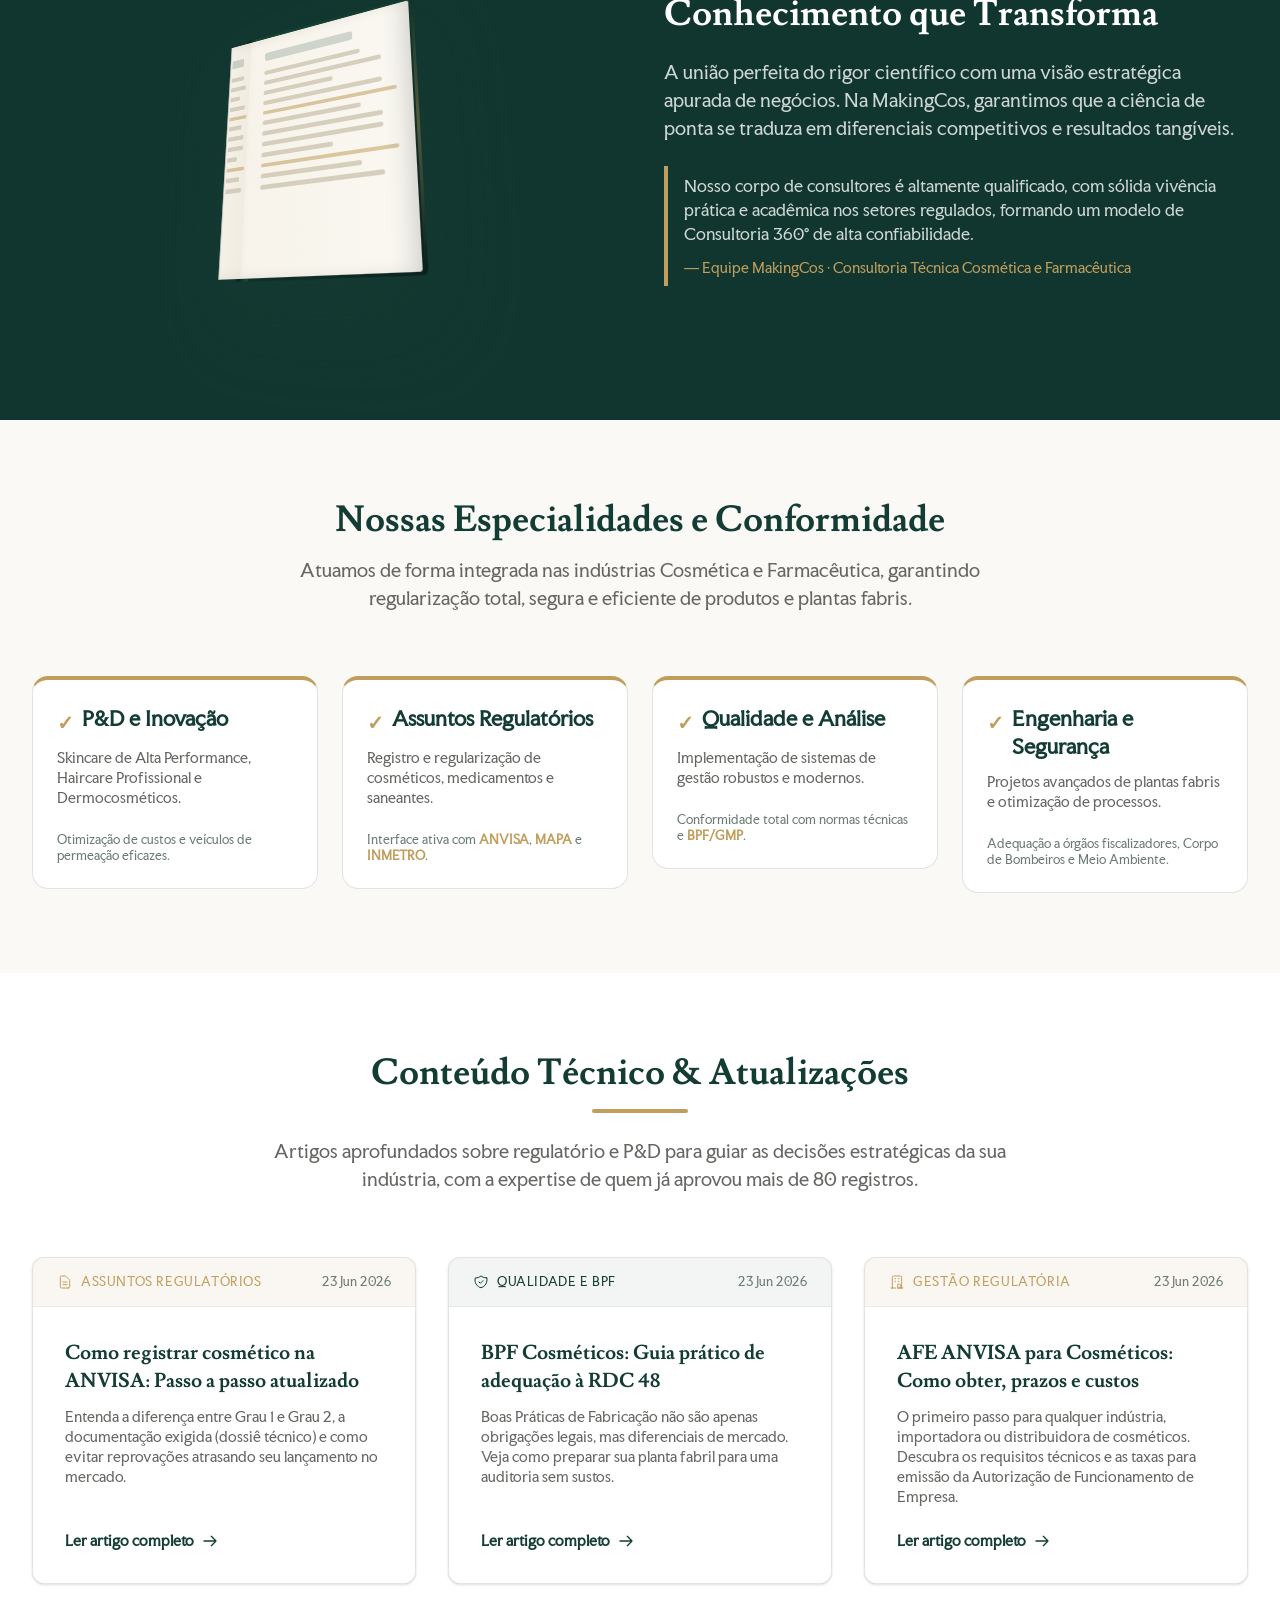
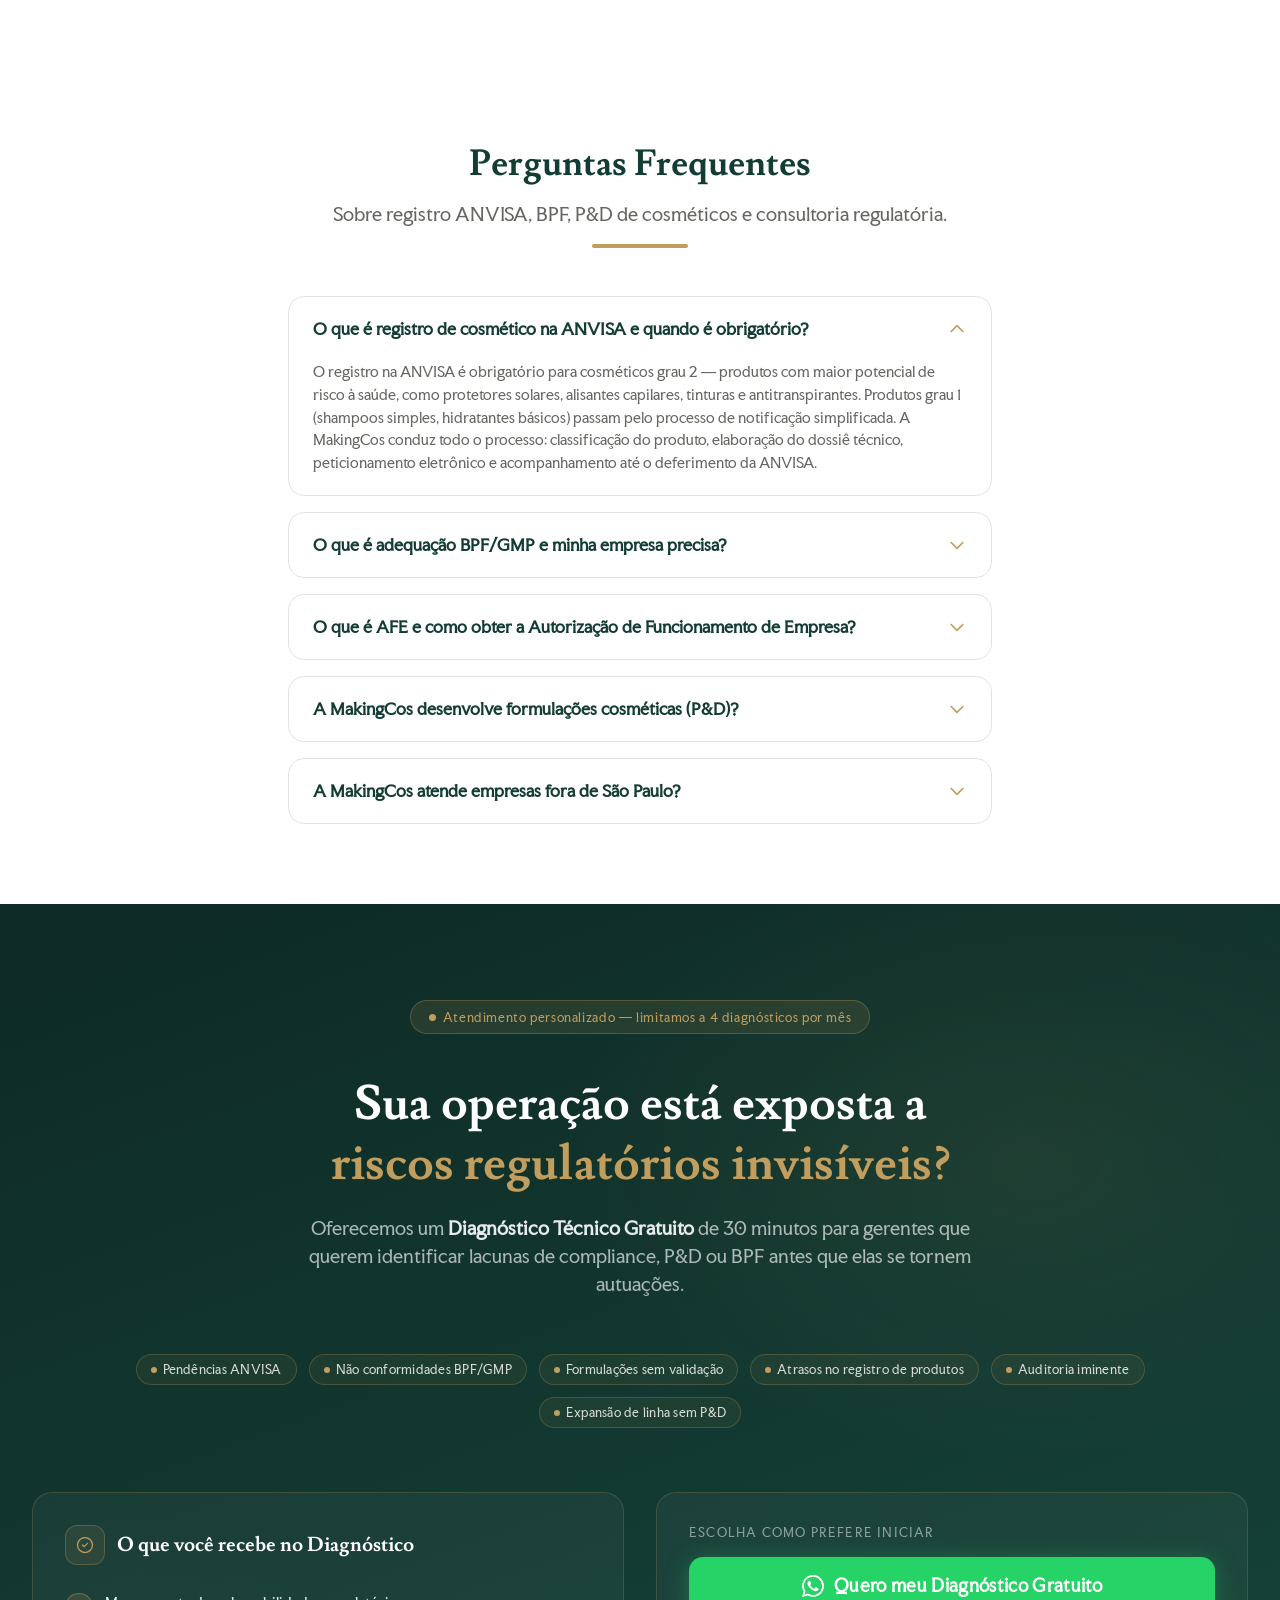
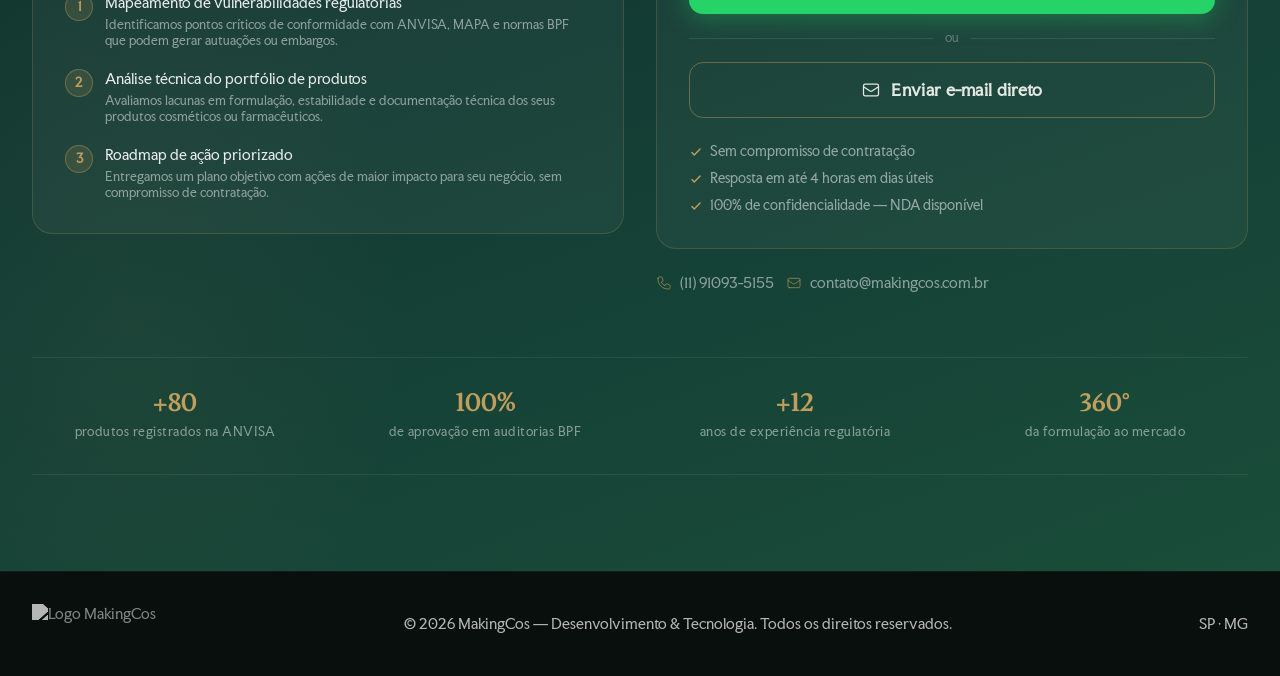
==== commit 5cab129b: "seo config" ====
--- a/index.html
+++ b/index.html
@@ -10,27 +10,26 @@
         content="Consultoria técnica especializada em registro ANVISA, BPF/GMP e P&D cosmético. +80 produtos registrados, 100% de aprovação em auditorias. SP e MG.">
 
     <!-- Canonical & Open Graph -->
-    <link rel="canonical" href="https://www.makingcos.com.br/">
+    <link rel="canonical" href="https://makingcos.com.br/">
     <meta property="og:type"        content="website">
-    <meta property="og:url"         content="https://www.makingcos.com.br/">
+    <meta property="og:url"         content="https://makingcos.com.br/">
     <meta property="og:title"       content="Consultoria ANVISA: Cosméticos e Farmacêuticos | MakingCos">
     <meta property="og:description" content="Consultoria técnica especializada em registro ANVISA, BPF/GMP e P&D cosmético. +80 produtos registrados, 100% de aprovação em auditorias. SP e MG.">
     <meta property="og:locale"      content="pt_BR">
     <meta name="twitter:card"       content="summary_large_image">
 
-    <!-- Schema: Organization + LocalBusiness -->
+    <!-- Schema: Organization -->
     <script type="application/ld+json">
     {
       "@context": "https://schema.org",
-      "@type": ["Organization", "LocalBusiness"],
+      "@type": "Organization",
       "name": "MakingCos — Consultoria Técnica Cosmética e Farmacêutica",
       "url": "https://makingcos.com.br",
       "logo": "https://makingcos.com.br/media/makingcos-icon.webp",
       "image": "https://makingcos.com.br/media/makingcos.webp",
-      "telephone": "+55-11-97608-5155",
+      "telephone": "+55-11-91093-5155",
       "email": "contato@makingcos.com.br",
       "description": "Consultoria regulatória ANVISA, adequação BPF/GMP, P&D de cosméticos e farmacêuticos. Atuamos em São Paulo e Minas Gerais.",
-      "areaServed": ["São Paulo", "Minas Gerais", "Brasil"],
       "serviceType": [
         "Consultoria Regulatória ANVISA",
         "Adequação BPF GMP",
@@ -102,41 +101,7 @@
     <link href="https://fonts.googleapis.com/css2?family=Faculty+Glyphic&family=Lusitana:wght@400;700&display=swap"
         rel="stylesheet">
 
-    <script src="https://cdn.tailwindcss.com"></script>
-    <script>
-        tailwind.config = {
-            theme: {
-                extend: {
-                    colors: {
-                        primary: '#133C34',
-                        accent: '#C19E5D',
-                        offwhite: '#FAF9F5',
-                        textgrey: '#676561',
-                        muted: '#6A7A75',
-                    },
-                    fontFamily: {
-                        serif: ['Lusitana', 'serif'],
-                        sans: ['"Faculty Glyphic"', 'sans-serif'],
-                    }
-                }
-            }
-        }
-    </script>
-    <style type="text/tailwindcss">
-        @layer utilities {
-            .glass-header {
-                @apply bg-offwhite/90 backdrop-blur-md border-b border-muted/20;
-            }
-            .card {
-                @apply bg-white border border-muted/20 rounded-xl shadow-sm hover:shadow-md transition-shadow duration-300;
-            }
-            .placeholder-img {
-                @apply bg-gray-200 flex flex-col items-center justify-center text-gray-500 rounded-lg overflow-hidden;
-            }
-        }
-        html { scroll-behavior: smooth; }
-    </style>
-
+    <link rel="stylesheet" href="output.css">
     <style>
         /* ===== MAGNIFIER SCENE ===== */
         #magScene { user-select: none; }
@@ -222,6 +187,16 @@
             100% { content: ''; }
         }
     </style>
+
+    <!-- Google tag (gtag.js) -->
+    <script async src="https://www.googletagmanager.com/gtag/js?id=AW-18187094049"></script>
+    <script>
+      window.dataLayer = window.dataLayer || [];
+      function gtag(){dataLayer.push(arguments);}
+      gtag('js', new Date());
+
+      gtag('config', 'AW-18187094049');
+    </script>
 </head>
 
 <body class="bg-offwhite text-textgrey font-sans antialiased overflow-x-hidden">
@@ -231,7 +206,7 @@
         <div class="max-w-7xl mx-auto px-4 sm:px-6 lg:px-8">
             <div class="flex justify-between items-center h-20">
                 <div class="flex items-center gap-3">
-                    <img src="./media/makingcos.webp" alt="Logo MakingCos" class="h-16">
+                    <img src="./media/makingcos.webp" alt="Logo MakingCos" width="auto" height="64" class="h-16">
                 </div>
                 <nav class="hidden md:flex space-x-8">
                     <a href="#hero" class="text-textgrey hover:text-primary font-medium transition-colors">Início</a>
@@ -520,7 +495,7 @@
         <section id="value-proposition" class="py-20 bg-white">
             <div class="max-w-7xl mx-auto px-4 sm:px-6 lg:px-8">
                 <div class="text-center mb-16">
-                    <h3 class="text-3xl md:text-4xl font-serif font-bold text-primary">Por que MakingCos?</h3>
+                    <h2 class="text-3xl md:text-4xl font-serif font-bold text-primary">Por que MakingCos?</h2>
                     <div class="w-24 h-1 bg-accent mx-auto mt-4 rounded-full"></div>
                 </div>
                 <div class="grid grid-cols-1 md:grid-cols-3 gap-8">
@@ -566,7 +541,7 @@
                         </div>
                     </div>
                     <div class="order-1 lg:order-2 text-white">
-                        <h3 class="text-3xl md:text-4xl font-serif font-bold mb-6">Conhecimento que Transforma</h3>
+                        <h2 class="text-3xl md:text-4xl font-serif font-bold mb-6">Conhecimento que Transforma</h2>
                         <p class="text-lg text-white/80 mb-6 font-sans">
                             A união perfeita do rigor científico com uma visão estratégica apurada de negócios. Na MakingCos, garantimos que a ciência de ponta se traduza em diferenciais competitivos e resultados tangíveis.
                         </p>
@@ -584,7 +559,7 @@
         <section id="services" class="py-20 bg-offwhite">
             <div class="max-w-7xl mx-auto px-4 sm:px-6 lg:px-8">
                 <div class="text-center max-w-3xl mx-auto mb-16">
-                    <h3 class="text-3xl md:text-4xl font-serif font-bold text-primary mb-4">Nossas Especialidades e Conformidade</h3>
+                    <h2 class="text-3xl md:text-4xl font-serif font-bold text-primary mb-4">Nossas Especialidades e Conformidade</h2>
                     <p class="text-textgrey text-lg">Atuamos de forma integrada nas indústrias Cosmética e Farmacêutica, garantindo regularização total, segura e eficiente de produtos e plantas fabris.</p>
                 </div>
                 <div class="grid grid-cols-1 md:grid-cols-2 lg:grid-cols-4 gap-6 items-start">
@@ -617,7 +592,7 @@
     <section id="insights" class="py-20 bg-white">
         <div class="max-w-7xl mx-auto px-4 sm:px-6 lg:px-8">
             <div class="text-center max-w-3xl mx-auto mb-16 fade-up">
-                <h3 class="text-3xl md:text-4xl font-serif font-bold text-primary mb-4">Conteúdo Técnico & Atualizações</h3>
+                <h2 class="text-3xl md:text-4xl font-serif font-bold text-primary mb-4">Conteúdo Técnico & Atualizações</h2>
                 <div class="w-24 h-1 bg-accent mx-auto mt-4 mb-6 rounded-full"></div>
                 <p class="text-textgrey text-lg font-sans">
                     Artigos aprofundados sobre regulatório e P&D para guiar as decisões estratégicas da sua indústria, com a expertise de quem já aprovou mais de 80 registros.
@@ -1051,7 +1026,7 @@
                         <p class="text-white/50 font-sans text-xs uppercase tracking-widest mb-4">Escolha como prefere iniciar</p>
 
                         <!-- WhatsApp CTA -->
-                        <a href="https://wa.me/5511976085155?text=Ol%C3%A1%2C%20gostaria%20de%20solicitar%20o%20Diagn%C3%B3stico%20T%C3%A9cnico%20Gratuito%20da%20MakingCos."
+                        <a href="https://wa.me/5511910935155?text=Ol%C3%A1%2C%20gostaria%20de%20solicitar%20o%20Diagn%C3%B3stico%20T%C3%A9cnico%20Gratuito%20da%20MakingCos."
                            target="_blank" rel="noopener"
                            class="cta-whatsapp w-full mb-4">
                             <svg width="22" height="22" viewBox="0 0 24 24" fill="currentColor">
@@ -1096,7 +1071,7 @@
                     <div class="flex flex-col sm:flex-row gap-3 text-sm">
                         <div class="flex items-center gap-2 text-white/50 font-sans">
                             <svg class="w-4 h-4 text-accent/60 shrink-0" fill="none" stroke="currentColor" viewBox="0 0 24 24"><path stroke-linecap="round" stroke-linejoin="round" stroke-width="1.5" d="M3 5a2 2 0 012-2h3.28a1 1 0 01.948.684l1.498 4.493a1 1 0 01-.502 1.21l-2.257 1.13a11.042 11.042 0 005.516 5.516l1.13-2.257a1 1 0 011.21-.502l4.493 1.498a1 1 0 01.684.949V19a2 2 0 01-2 2h-1C9.716 21 3 14.284 3 6V5z"/></svg>
-                            (11) 97608-5155
+                            (11) 91093-5155
                         </div>
                         <div class="flex items-center gap-2 text-white/50 font-sans">
                             <svg class="w-4 h-4 text-accent/60 shrink-0" fill="none" stroke="currentColor" viewBox="0 0 24 24"><path stroke-linecap="round" stroke-linejoin="round" stroke-width="1.5" d="M3 8l7.89 5.26a2 2 0 002.22 0L21 8M5 19h14a2 2 0 002-2V7a2 2 0 00-2-2H5a2 2 0 00-2 2v10a2 2 0 002 2z"/></svg>
@@ -1134,7 +1109,7 @@
     <!-- Compact footer -->
     <footer class="bg-[#080f0d] text-white/70 py-8 border-t border-white/5">
         <div class="max-w-7xl mx-auto px-4 sm:px-6 lg:px-8 flex flex-col md:flex-row items-center justify-between gap-4 text-sm font-sans">
-            <img src="./media/makingcos.webp" alt="Logo MakingCos" class="h-10" style="filter: brightness(0) invert(1); opacity: 0.7;">
+            <img src="./media/makingcos.webp" alt="Logo MakingCos" loading="lazy" width="auto" height="40" class="h-10" style="filter: brightness(0) invert(1); opacity: 0.7;">
             <p>&copy; 2026 MakingCos — Desenvolvimento &amp; Tecnologia. Todos os direitos reservados.</p>
             <span>SP · MG</span>
         </div>
--- a/output.css
+++ b/output.css
@@ -0,0 +1,1587 @@
+/*! tailwindcss v4.3.2 | MIT License | https://tailwindcss.com */
+@layer properties;
+@layer theme, base, components, utilities;
+@layer theme {
+  :root, :host {
+    --font-sans: "Faculty Glyphic", sans-serif;
+    --font-serif: "Lusitana", serif;
+    --font-mono: ui-monospace, SFMono-Regular, Menlo, Monaco, Consolas, "Liberation Mono",
+      "Courier New", monospace;
+    --color-gray-200: oklch(92.8% 0.006 264.531);
+    --color-gray-500: oklch(55.1% 0.027 264.364);
+    --color-black: #000;
+    --color-white: #fff;
+    --spacing: 0.25rem;
+    --container-2xl: 42rem;
+    --container-3xl: 48rem;
+    --container-4xl: 56rem;
+    --container-7xl: 80rem;
+    --text-xs: 0.75rem;
+    --text-xs--line-height: calc(1 / 0.75);
+    --text-sm: 0.875rem;
+    --text-sm--line-height: calc(1.25 / 0.875);
+    --text-lg: 1.125rem;
+    --text-lg--line-height: calc(1.75 / 1.125);
+    --text-xl: 1.25rem;
+    --text-xl--line-height: calc(1.75 / 1.25);
+    --text-2xl: 1.5rem;
+    --text-2xl--line-height: calc(2 / 1.5);
+    --text-3xl: 1.875rem;
+    --text-3xl--line-height: calc(2.25 / 1.875);
+    --text-4xl: 2.25rem;
+    --text-4xl--line-height: calc(2.5 / 2.25);
+    --text-5xl: 3rem;
+    --text-5xl--line-height: 1;
+    --text-6xl: 3.75rem;
+    --text-6xl--line-height: 1;
+    --font-weight-medium: 500;
+    --font-weight-bold: 700;
+    --tracking-wide: 0.025em;
+    --tracking-wider: 0.05em;
+    --tracking-widest: 0.1em;
+    --leading-tight: 1.25;
+    --leading-relaxed: 1.625;
+    --radius-lg: 0.5rem;
+    --radius-xl: 0.75rem;
+    --radius-2xl: 1rem;
+    --radius-3xl: 1.5rem;
+    --ease-out: cubic-bezier(0, 0, 0.2, 1);
+    --ease-in-out: cubic-bezier(0.4, 0, 0.2, 1);
+    --blur-md: 12px;
+    --blur-2xl: 40px;
+    --default-transition-duration: 150ms;
+    --default-transition-timing-function: cubic-bezier(0.4, 0, 0.2, 1);
+    --default-font-family: var(--font-sans);
+    --default-mono-font-family: var(--font-mono);
+    --color-primary: #133C34;
+    --color-accent: #C19E5D;
+    --color-offwhite: #FAF9F5;
+    --color-textgrey: #676561;
+    --color-muted: #6A7A75;
+  }
+}
+@layer base {
+  *, ::after, ::before, ::backdrop, ::file-selector-button {
+    box-sizing: border-box;
+    margin: 0;
+    padding: 0;
+    border: 0 solid;
+  }
+  html, :host {
+    line-height: 1.5;
+    -webkit-text-size-adjust: 100%;
+    tab-size: 4;
+    font-family: var(--default-font-family, ui-sans-serif, system-ui, sans-serif, "Apple Color Emoji", "Segoe UI Emoji", "Segoe UI Symbol", "Noto Color Emoji");
+    font-feature-settings: var(--default-font-feature-settings, normal);
+    font-variation-settings: var(--default-font-variation-settings, normal);
+    -webkit-tap-highlight-color: transparent;
+  }
+  hr {
+    height: 0;
+    color: inherit;
+    border-top-width: 1px;
+  }
+  abbr:where([title]) {
+    -webkit-text-decoration: underline dotted;
+    text-decoration: underline dotted;
+  }
+  h1, h2, h3, h4, h5, h6 {
+    font-size: inherit;
+    font-weight: inherit;
+  }
+  a {
+    color: inherit;
+    -webkit-text-decoration: inherit;
+    text-decoration: inherit;
+  }
+  b, strong {
+    font-weight: bolder;
+  }
+  code, kbd, samp, pre {
+    font-family: var(--default-mono-font-family, ui-monospace, SFMono-Regular, Menlo, Monaco, Consolas, "Liberation Mono", "Courier New", monospace);
+    font-feature-settings: var(--default-mono-font-feature-settings, normal);
+    font-variation-settings: var(--default-mono-font-variation-settings, normal);
+    font-size: 1em;
+  }
+  small {
+    font-size: 80%;
+  }
+  sub, sup {
+    font-size: 75%;
+    line-height: 0;
+    position: relative;
+    vertical-align: baseline;
+  }
+  sub {
+    bottom: -0.25em;
+  }
+  sup {
+    top: -0.5em;
+  }
+  table {
+    text-indent: 0;
+    border-color: inherit;
+    border-collapse: collapse;
+  }
+  :-moz-focusring {
+    outline: auto;
+  }
+  progress {
+    vertical-align: baseline;
+  }
+  summary {
+    display: list-item;
+  }
+  ol, ul, menu {
+    list-style: none;
+  }
+  img, svg, video, canvas, audio, iframe, embed, object {
+    display: block;
+    vertical-align: middle;
+  }
+  img, video {
+    max-width: 100%;
+    height: auto;
+  }
+  button, input, select, optgroup, textarea, ::file-selector-button {
+    font: inherit;
+    font-feature-settings: inherit;
+    font-variation-settings: inherit;
+    letter-spacing: inherit;
+    color: inherit;
+    border-radius: 0;
+    background-color: transparent;
+    opacity: 1;
+  }
+  :where(select:is([multiple], [size])) optgroup {
+    font-weight: bolder;
+  }
+  :where(select:is([multiple], [size])) optgroup option {
+    padding-inline-start: 20px;
+  }
+  ::file-selector-button {
+    margin-inline-end: 4px;
+  }
+  ::placeholder {
+    opacity: 1;
+  }
+  @supports (not (-webkit-appearance: -apple-pay-button))  or (contain-intrinsic-size: 1px) {
+    ::placeholder {
+      color: currentcolor;
+      @supports (color: color-mix(in lab, red, red)) {
+        color: color-mix(in oklab, currentcolor 50%, transparent);
+      }
+    }
+  }
+  textarea {
+    resize: vertical;
+  }
+  ::-webkit-search-decoration {
+    -webkit-appearance: none;
+  }
+  ::-webkit-date-and-time-value {
+    min-height: 1lh;
+    text-align: inherit;
+  }
+  ::-webkit-datetime-edit {
+    display: inline-flex;
+  }
+  ::-webkit-datetime-edit-fields-wrapper {
+    padding: 0;
+  }
+  ::-webkit-datetime-edit, ::-webkit-datetime-edit-year-field, ::-webkit-datetime-edit-month-field, ::-webkit-datetime-edit-day-field, ::-webkit-datetime-edit-hour-field, ::-webkit-datetime-edit-minute-field, ::-webkit-datetime-edit-second-field, ::-webkit-datetime-edit-millisecond-field, ::-webkit-datetime-edit-meridiem-field {
+    padding-block: 0;
+  }
+  ::-webkit-calendar-picker-indicator {
+    line-height: 1;
+  }
+  :-moz-ui-invalid {
+    box-shadow: none;
+  }
+  button, input:where([type="button"], [type="reset"], [type="submit"]), ::file-selector-button {
+    appearance: button;
+  }
+  ::-webkit-inner-spin-button, ::-webkit-outer-spin-button {
+    height: auto;
+  }
+  [hidden]:where(:not([hidden="until-found"])) {
+    display: none !important;
+  }
+}
+@layer utilities {
+  .visible {
+    visibility: visible;
+  }
+  .absolute {
+    position: absolute;
+  }
+  .fixed {
+    position: fixed;
+  }
+  .relative {
+    position: relative;
+  }
+  .inset-0 {
+    inset: 0;
+  }
+  .top-0 {
+    top: 0;
+  }
+  .-z-10 {
+    z-index: calc(10 * -1);
+  }
+  .z-10 {
+    z-index: 10;
+  }
+  .z-50 {
+    z-index: 50;
+  }
+  .order-1 {
+    order: 1;
+  }
+  .order-2 {
+    order: 2;
+  }
+  .m-0 {
+    margin: 0;
+  }
+  .mx-auto {
+    margin-inline: auto;
+  }
+  .my-4 {
+    margin-block: calc(var(--spacing) * 4);
+  }
+  .mt-1 {
+    margin-top: var(--spacing);
+  }
+  .mt-2 {
+    margin-top: calc(var(--spacing) * 2);
+  }
+  .mt-4 {
+    margin-top: calc(var(--spacing) * 4);
+  }
+  .mt-6 {
+    margin-top: calc(var(--spacing) * 6);
+  }
+  .mt-8 {
+    margin-top: calc(var(--spacing) * 8);
+  }
+  .mt-10 {
+    margin-top: calc(var(--spacing) * 10);
+  }
+  .mt-16 {
+    margin-top: calc(var(--spacing) * 16);
+  }
+  .mb-1 {
+    margin-bottom: var(--spacing);
+  }
+  .mb-3 {
+    margin-bottom: calc(var(--spacing) * 3);
+  }
+  .mb-4 {
+    margin-bottom: calc(var(--spacing) * 4);
+  }
+  .mb-5 {
+    margin-bottom: calc(var(--spacing) * 5);
+  }
+  .mb-6 {
+    margin-bottom: calc(var(--spacing) * 6);
+  }
+  .mb-7 {
+    margin-bottom: calc(var(--spacing) * 7);
+  }
+  .mb-8 {
+    margin-bottom: calc(var(--spacing) * 8);
+  }
+  .mb-10 {
+    margin-bottom: calc(var(--spacing) * 10);
+  }
+  .mb-12 {
+    margin-bottom: calc(var(--spacing) * 12);
+  }
+  .mb-14 {
+    margin-bottom: calc(var(--spacing) * 14);
+  }
+  .mb-16 {
+    margin-bottom: calc(var(--spacing) * 16);
+  }
+  .block {
+    display: block;
+  }
+  .flex {
+    display: flex;
+  }
+  .grid {
+    display: grid;
+  }
+  .hidden {
+    display: none;
+  }
+  .inline {
+    display: inline;
+  }
+  .inline-block {
+    display: inline-block;
+  }
+  .inline-flex {
+    display: inline-flex;
+  }
+  .h-0\.5 {
+    height: calc(var(--spacing) * 0.5);
+  }
+  .h-1 {
+    height: var(--spacing);
+  }
+  .h-3\.5 {
+    height: calc(var(--spacing) * 3.5);
+  }
+  .h-4 {
+    height: calc(var(--spacing) * 4);
+  }
+  .h-5 {
+    height: calc(var(--spacing) * 5);
+  }
+  .h-8 {
+    height: calc(var(--spacing) * 8);
+  }
+  .h-10 {
+    height: calc(var(--spacing) * 10);
+  }
+  .h-16 {
+    height: calc(var(--spacing) * 16);
+  }
+  .h-20 {
+    height: calc(var(--spacing) * 20);
+  }
+  .h-64 {
+    height: calc(var(--spacing) * 64);
+  }
+  .h-\[400px\] {
+    height: 400px;
+  }
+  .h-\[420px\] {
+    height: 420px;
+  }
+  .h-full {
+    height: 100%;
+  }
+  .h-px {
+    height: 1px;
+  }
+  .w-3\.5 {
+    width: calc(var(--spacing) * 3.5);
+  }
+  .w-4 {
+    width: calc(var(--spacing) * 4);
+  }
+  .w-5 {
+    width: calc(var(--spacing) * 5);
+  }
+  .w-6 {
+    width: calc(var(--spacing) * 6);
+  }
+  .w-8 {
+    width: calc(var(--spacing) * 8);
+  }
+  .w-10 {
+    width: calc(var(--spacing) * 10);
+  }
+  .w-16 {
+    width: calc(var(--spacing) * 16);
+  }
+  .w-24 {
+    width: calc(var(--spacing) * 24);
+  }
+  .w-full {
+    width: 100%;
+  }
+  .max-w-2xl {
+    max-width: var(--container-2xl);
+  }
+  .max-w-3xl {
+    max-width: var(--container-3xl);
+  }
+  .max-w-4xl {
+    max-width: var(--container-4xl);
+  }
+  .max-w-7xl {
+    max-width: var(--container-7xl);
+  }
+  .max-w-none {
+    max-width: none;
+  }
+  .flex-1 {
+    flex: 1;
+  }
+  .flex-shrink {
+    flex-shrink: 1;
+  }
+  .flex-shrink-0 {
+    flex-shrink: 0;
+  }
+  .shrink {
+    flex-shrink: 1;
+  }
+  .shrink-0 {
+    flex-shrink: 0;
+  }
+  .flex-grow {
+    flex-grow: 1;
+  }
+  .transform {
+    transform: var(--tw-rotate-x,) var(--tw-rotate-y,) var(--tw-rotate-z,) var(--tw-skew-x,) var(--tw-skew-y,);
+  }
+  .cursor-pointer {
+    cursor: pointer;
+  }
+  .scroll-mt-20 {
+    scroll-margin-top: calc(var(--spacing) * 20);
+  }
+  .list-inside {
+    list-style-position: inside;
+  }
+  .list-disc {
+    list-style-type: disc;
+  }
+  .grid-cols-1 {
+    grid-template-columns: repeat(1, minmax(0, 1fr));
+  }
+  .grid-cols-2 {
+    grid-template-columns: repeat(2, minmax(0, 1fr));
+  }
+  .flex-col {
+    flex-direction: column;
+  }
+  .flex-wrap {
+    flex-wrap: wrap;
+  }
+  .items-center {
+    align-items: center;
+  }
+  .items-start {
+    align-items: flex-start;
+  }
+  .justify-between {
+    justify-content: space-between;
+  }
+  .justify-center {
+    justify-content: center;
+  }
+  .justify-start {
+    justify-content: flex-start;
+  }
+  .gap-1 {
+    gap: var(--spacing);
+  }
+  .gap-1\.5 {
+    gap: calc(var(--spacing) * 1.5);
+  }
+  .gap-2 {
+    gap: calc(var(--spacing) * 2);
+  }
+  .gap-3 {
+    gap: calc(var(--spacing) * 3);
+  }
+  .gap-4 {
+    gap: calc(var(--spacing) * 4);
+  }
+  .gap-6 {
+    gap: calc(var(--spacing) * 6);
+  }
+  .gap-8 {
+    gap: calc(var(--spacing) * 8);
+  }
+  .gap-12 {
+    gap: calc(var(--spacing) * 12);
+  }
+  .space-y-2 {
+    :where(& > :not(:last-child)) {
+      --tw-space-y-reverse: 0;
+      margin-block-start: calc(calc(var(--spacing) * 2) * var(--tw-space-y-reverse));
+      margin-block-end: calc(calc(var(--spacing) * 2) * calc(1 - var(--tw-space-y-reverse)));
+    }
+  }
+  .space-y-3 {
+    :where(& > :not(:last-child)) {
+      --tw-space-y-reverse: 0;
+      margin-block-start: calc(calc(var(--spacing) * 3) * var(--tw-space-y-reverse));
+      margin-block-end: calc(calc(var(--spacing) * 3) * calc(1 - var(--tw-space-y-reverse)));
+    }
+  }
+  .space-y-4 {
+    :where(& > :not(:last-child)) {
+      --tw-space-y-reverse: 0;
+      margin-block-start: calc(calc(var(--spacing) * 4) * var(--tw-space-y-reverse));
+      margin-block-end: calc(calc(var(--spacing) * 4) * calc(1 - var(--tw-space-y-reverse)));
+    }
+  }
+  .space-y-5 {
+    :where(& > :not(:last-child)) {
+      --tw-space-y-reverse: 0;
+      margin-block-start: calc(calc(var(--spacing) * 5) * var(--tw-space-y-reverse));
+      margin-block-end: calc(calc(var(--spacing) * 5) * calc(1 - var(--tw-space-y-reverse)));
+    }
+  }
+  .space-x-8 {
+    :where(& > :not(:last-child)) {
+      --tw-space-x-reverse: 0;
+      margin-inline-start: calc(calc(var(--spacing) * 8) * var(--tw-space-x-reverse));
+      margin-inline-end: calc(calc(var(--spacing) * 8) * calc(1 - var(--tw-space-x-reverse)));
+    }
+  }
+  .overflow-hidden {
+    overflow: hidden;
+  }
+  .overflow-x-hidden {
+    overflow-x: hidden;
+  }
+  .rounded-2xl {
+    border-radius: var(--radius-2xl);
+  }
+  .rounded-3xl {
+    border-radius: var(--radius-3xl);
+  }
+  .rounded-full {
+    border-radius: calc(infinity * 1px);
+  }
+  .rounded-xl {
+    border-radius: var(--radius-xl);
+  }
+  .border {
+    border-style: var(--tw-border-style);
+    border-width: 1px;
+  }
+  .border-t {
+    border-top-style: var(--tw-border-style);
+    border-top-width: 1px;
+  }
+  .border-t-4 {
+    border-top-style: var(--tw-border-style);
+    border-top-width: 4px;
+  }
+  .border-b {
+    border-bottom-style: var(--tw-border-style);
+    border-bottom-width: 1px;
+  }
+  .border-b-2 {
+    border-bottom-style: var(--tw-border-style);
+    border-bottom-width: 2px;
+  }
+  .border-l-4 {
+    border-left-style: var(--tw-border-style);
+    border-left-width: 4px;
+  }
+  .border-accent {
+    border-color: var(--color-accent);
+  }
+  .border-accent\/30 {
+    border-color: color-mix(in srgb, #C19E5D 30%, transparent);
+    @supports (color: color-mix(in lab, red, red)) {
+      border-color: color-mix(in oklab, var(--color-accent) 30%, transparent);
+    }
+  }
+  .border-muted\/10 {
+    border-color: color-mix(in srgb, #6A7A75 10%, transparent);
+    @supports (color: color-mix(in lab, red, red)) {
+      border-color: color-mix(in oklab, var(--color-muted) 10%, transparent);
+    }
+  }
+  .border-muted\/20 {
+    border-color: color-mix(in srgb, #6A7A75 20%, transparent);
+    @supports (color: color-mix(in lab, red, red)) {
+      border-color: color-mix(in oklab, var(--color-muted) 20%, transparent);
+    }
+  }
+  .border-white\/5 {
+    border-color: color-mix(in srgb, #fff 5%, transparent);
+    @supports (color: color-mix(in lab, red, red)) {
+      border-color: color-mix(in oklab, var(--color-white) 5%, transparent);
+    }
+  }
+  .border-t-accent {
+    border-top-color: var(--color-accent);
+  }
+  .bg-\[\#080f0d\] {
+    background-color: #080f0d;
+  }
+  .bg-\[\#133C34\]\/10 {
+    background-color: color-mix(in oklab, #133C34 10%, transparent);
+  }
+  .bg-accent {
+    background-color: var(--color-accent);
+  }
+  .bg-accent\/5 {
+    background-color: color-mix(in srgb, #C19E5D 5%, transparent);
+    @supports (color: color-mix(in lab, red, red)) {
+      background-color: color-mix(in oklab, var(--color-accent) 5%, transparent);
+    }
+  }
+  .bg-accent\/8 {
+    background-color: color-mix(in srgb, #C19E5D 8%, transparent);
+    @supports (color: color-mix(in lab, red, red)) {
+      background-color: color-mix(in oklab, var(--color-accent) 8%, transparent);
+    }
+  }
+  .bg-accent\/10 {
+    background-color: color-mix(in srgb, #C19E5D 10%, transparent);
+    @supports (color: color-mix(in lab, red, red)) {
+      background-color: color-mix(in oklab, var(--color-accent) 10%, transparent);
+    }
+  }
+  .bg-black {
+    background-color: var(--color-black);
+  }
+  .bg-offwhite {
+    background-color: var(--color-offwhite);
+  }
+  .bg-offwhite\/90 {
+    background-color: color-mix(in srgb, #FAF9F5 90%, transparent);
+    @supports (color: color-mix(in lab, red, red)) {
+      background-color: color-mix(in oklab, var(--color-offwhite) 90%, transparent);
+    }
+  }
+  .bg-primary {
+    background-color: var(--color-primary);
+  }
+  .bg-primary\/5 {
+    background-color: color-mix(in srgb, #133C34 5%, transparent);
+    @supports (color: color-mix(in lab, red, red)) {
+      background-color: color-mix(in oklab, var(--color-primary) 5%, transparent);
+    }
+  }
+  .bg-white {
+    background-color: var(--color-white);
+  }
+  .bg-white\/10 {
+    background-color: color-mix(in srgb, #fff 10%, transparent);
+    @supports (color: color-mix(in lab, red, red)) {
+      background-color: color-mix(in oklab, var(--color-white) 10%, transparent);
+    }
+  }
+  .bg-white\/95 {
+    background-color: color-mix(in srgb, #fff 95%, transparent);
+    @supports (color: color-mix(in lab, red, red)) {
+      background-color: color-mix(in oklab, var(--color-white) 95%, transparent);
+    }
+  }
+  .bg-\[url\(\'data\:image\/svg\+xml\;base64\,PHN2ZyB3aWR0aD0iMjAiIGhlaWdodD0iMjAiIHhtbG5zPSJodHRwOi8vd3d3LnczLm9yZy8yMDAwL3N2ZyI\+PGNpcmNsZSBjeD0iMiIgY3k9IjIiIHI9IjIiIGZpbGw9IiNDMTlFNUQiLz48L3N2Zz4\=\'\)\] {
+    background-image: url('[data-uri]');
+  }
+  .object-cover {
+    object-fit: cover;
+  }
+  .p-2 {
+    padding: calc(var(--spacing) * 2);
+  }
+  .p-6 {
+    padding: calc(var(--spacing) * 6);
+  }
+  .p-8 {
+    padding: calc(var(--spacing) * 8);
+  }
+  .px-3 {
+    padding-inline: calc(var(--spacing) * 3);
+  }
+  .px-4 {
+    padding-inline: calc(var(--spacing) * 4);
+  }
+  .px-5 {
+    padding-inline: calc(var(--spacing) * 5);
+  }
+  .px-6 {
+    padding-inline: calc(var(--spacing) * 6);
+  }
+  .px-8 {
+    padding-inline: calc(var(--spacing) * 8);
+  }
+  .py-1 {
+    padding-block: var(--spacing);
+  }
+  .py-2 {
+    padding-block: calc(var(--spacing) * 2);
+  }
+  .py-3 {
+    padding-block: calc(var(--spacing) * 3);
+  }
+  .py-4 {
+    padding-block: calc(var(--spacing) * 4);
+  }
+  .py-5 {
+    padding-block: calc(var(--spacing) * 5);
+  }
+  .py-8 {
+    padding-block: calc(var(--spacing) * 8);
+  }
+  .py-20 {
+    padding-block: calc(var(--spacing) * 20);
+  }
+  .py-24 {
+    padding-block: calc(var(--spacing) * 24);
+  }
+  .pt-2 {
+    padding-top: calc(var(--spacing) * 2);
+  }
+  .pt-20 {
+    padding-top: calc(var(--spacing) * 20);
+  }
+  .pt-28 {
+    padding-top: calc(var(--spacing) * 28);
+  }
+  .pb-5 {
+    padding-bottom: calc(var(--spacing) * 5);
+  }
+  .pb-20 {
+    padding-bottom: calc(var(--spacing) * 20);
+  }
+  .pl-4 {
+    padding-left: calc(var(--spacing) * 4);
+  }
+  .text-center {
+    text-align: center;
+  }
+  .text-left {
+    text-align: left;
+  }
+  .font-sans {
+    font-family: var(--font-sans);
+  }
+  .font-serif {
+    font-family: var(--font-serif);
+  }
+  .text-2xl {
+    font-size: var(--text-2xl);
+    line-height: var(--tw-leading, var(--text-2xl--line-height));
+  }
+  .text-3xl {
+    font-size: var(--text-3xl);
+    line-height: var(--tw-leading, var(--text-3xl--line-height));
+  }
+  .text-4xl {
+    font-size: var(--text-4xl);
+    line-height: var(--tw-leading, var(--text-4xl--line-height));
+  }
+  .text-lg {
+    font-size: var(--text-lg);
+    line-height: var(--tw-leading, var(--text-lg--line-height));
+  }
+  .text-sm {
+    font-size: var(--text-sm);
+    line-height: var(--tw-leading, var(--text-sm--line-height));
+  }
+  .text-xl {
+    font-size: var(--text-xl);
+    line-height: var(--tw-leading, var(--text-xl--line-height));
+  }
+  .text-xs {
+    font-size: var(--text-xs);
+    line-height: var(--tw-leading, var(--text-xs--line-height));
+  }
+  .leading-relaxed {
+    --tw-leading: var(--leading-relaxed);
+    line-height: var(--leading-relaxed);
+  }
+  .leading-tight {
+    --tw-leading: var(--leading-tight);
+    line-height: var(--leading-tight);
+  }
+  .font-bold {
+    --tw-font-weight: var(--font-weight-bold);
+    font-weight: var(--font-weight-bold);
+  }
+  .font-medium {
+    --tw-font-weight: var(--font-weight-medium);
+    font-weight: var(--font-weight-medium);
+  }
+  .tracking-wide {
+    --tw-tracking: var(--tracking-wide);
+    letter-spacing: var(--tracking-wide);
+  }
+  .tracking-wider {
+    --tw-tracking: var(--tracking-wider);
+    letter-spacing: var(--tracking-wider);
+  }
+  .tracking-widest {
+    --tw-tracking: var(--tracking-widest);
+    letter-spacing: var(--tracking-widest);
+  }
+  .text-\[\#133C34\] {
+    color: #133C34;
+  }
+  .text-accent {
+    color: var(--color-accent);
+  }
+  .text-accent\/60 {
+    color: color-mix(in srgb, #C19E5D 60%, transparent);
+    @supports (color: color-mix(in lab, red, red)) {
+      color: color-mix(in oklab, var(--color-accent) 60%, transparent);
+    }
+  }
+  .text-muted {
+    color: var(--color-muted);
+  }
+  .text-primary {
+    color: var(--color-primary);
+  }
+  .text-textgrey {
+    color: var(--color-textgrey);
+  }
+  .text-white {
+    color: var(--color-white);
+  }
+  .text-white\/30 {
+    color: color-mix(in srgb, #fff 30%, transparent);
+    @supports (color: color-mix(in lab, red, red)) {
+      color: color-mix(in oklab, var(--color-white) 30%, transparent);
+    }
+  }
+  .text-white\/50 {
+    color: color-mix(in srgb, #fff 50%, transparent);
+    @supports (color: color-mix(in lab, red, red)) {
+      color: color-mix(in oklab, var(--color-white) 50%, transparent);
+    }
+  }
+  .text-white\/65 {
+    color: color-mix(in srgb, #fff 65%, transparent);
+    @supports (color: color-mix(in lab, red, red)) {
+      color: color-mix(in oklab, var(--color-white) 65%, transparent);
+    }
+  }
+  .text-white\/70 {
+    color: color-mix(in srgb, #fff 70%, transparent);
+    @supports (color: color-mix(in lab, red, red)) {
+      color: color-mix(in oklab, var(--color-white) 70%, transparent);
+    }
+  }
+  .text-white\/80 {
+    color: color-mix(in srgb, #fff 80%, transparent);
+    @supports (color: color-mix(in lab, red, red)) {
+      color: color-mix(in oklab, var(--color-white) 80%, transparent);
+    }
+  }
+  .text-white\/90 {
+    color: color-mix(in srgb, #fff 90%, transparent);
+    @supports (color: color-mix(in lab, red, red)) {
+      color: color-mix(in oklab, var(--color-white) 90%, transparent);
+    }
+  }
+  .uppercase {
+    text-transform: uppercase;
+  }
+  .italic {
+    font-style: italic;
+  }
+  .antialiased {
+    -webkit-font-smoothing: antialiased;
+    -moz-osx-font-smoothing: grayscale;
+  }
+  .opacity-10 {
+    opacity: 10%;
+  }
+  .mix-blend-overlay {
+    mix-blend-mode: overlay;
+  }
+  .shadow {
+    --tw-shadow: 0 1px 3px 0 var(--tw-shadow-color, rgb(0 0 0 / 0.1)), 0 1px 2px -1px var(--tw-shadow-color, rgb(0 0 0 / 0.1));
+    box-shadow: var(--tw-inset-shadow), var(--tw-inset-ring-shadow), var(--tw-ring-offset-shadow), var(--tw-ring-shadow), var(--tw-shadow);
+  }
+  .shadow-lg {
+    --tw-shadow: 0 10px 15px -3px var(--tw-shadow-color, rgb(0 0 0 / 0.1)), 0 4px 6px -4px var(--tw-shadow-color, rgb(0 0 0 / 0.1));
+    box-shadow: var(--tw-inset-shadow), var(--tw-inset-ring-shadow), var(--tw-ring-offset-shadow), var(--tw-ring-shadow), var(--tw-shadow);
+  }
+  .shadow-md {
+    --tw-shadow: 0 4px 6px -1px var(--tw-shadow-color, rgb(0 0 0 / 0.1)), 0 2px 4px -2px var(--tw-shadow-color, rgb(0 0 0 / 0.1));
+    box-shadow: var(--tw-inset-shadow), var(--tw-inset-ring-shadow), var(--tw-ring-offset-shadow), var(--tw-ring-shadow), var(--tw-shadow);
+  }
+  .shadow-sm {
+    --tw-shadow: 0 1px 3px 0 var(--tw-shadow-color, rgb(0 0 0 / 0.1)), 0 1px 2px -1px var(--tw-shadow-color, rgb(0 0 0 / 0.1));
+    box-shadow: var(--tw-inset-shadow), var(--tw-inset-ring-shadow), var(--tw-ring-offset-shadow), var(--tw-ring-shadow), var(--tw-shadow);
+  }
+  .shadow\/glass {
+    --tw-shadow: 0 1px 3px 0 var(--tw-shadow-color, rgb(0 0 0 / 0.1)), 0 1px 2px -1px var(--tw-shadow-color, rgb(0 0 0 / 0.1));
+    box-shadow: var(--tw-inset-shadow), var(--tw-inset-ring-shadow), var(--tw-ring-offset-shadow), var(--tw-ring-shadow), var(--tw-shadow);
+  }
+  .ring {
+    --tw-ring-shadow: var(--tw-ring-inset,) 0 0 0 calc(1px + var(--tw-ring-offset-width)) var(--tw-ring-color, currentcolor);
+    box-shadow: var(--tw-inset-shadow), var(--tw-inset-ring-shadow), var(--tw-ring-offset-shadow), var(--tw-ring-shadow), var(--tw-shadow);
+  }
+  .shadow-accent\/20 {
+    --tw-shadow-color: color-mix(in srgb, #C19E5D 20%, transparent);
+    @supports (color: color-mix(in lab, red, red)) {
+      --tw-shadow-color: color-mix(in oklab, color-mix(in oklab, var(--color-accent) 20%, transparent) var(--tw-shadow-alpha), transparent);
+    }
+  }
+  .shadow-primary\/20 {
+    --tw-shadow-color: color-mix(in srgb, #133C34 20%, transparent);
+    @supports (color: color-mix(in lab, red, red)) {
+      --tw-shadow-color: color-mix(in oklab, color-mix(in oklab, var(--color-primary) 20%, transparent) var(--tw-shadow-alpha), transparent);
+    }
+  }
+  .outline {
+    outline-style: var(--tw-outline-style);
+    outline-width: 1px;
+  }
+  .blur {
+    --tw-blur: blur(8px);
+    filter: var(--tw-blur,) var(--tw-brightness,) var(--tw-contrast,) var(--tw-grayscale,) var(--tw-hue-rotate,) var(--tw-invert,) var(--tw-saturate,) var(--tw-sepia,) var(--tw-drop-shadow,);
+  }
+  .blur-2xl {
+    --tw-blur: blur(var(--blur-2xl));
+    filter: var(--tw-blur,) var(--tw-brightness,) var(--tw-contrast,) var(--tw-grayscale,) var(--tw-hue-rotate,) var(--tw-invert,) var(--tw-saturate,) var(--tw-sepia,) var(--tw-drop-shadow,);
+  }
+  .filter {
+    filter: var(--tw-blur,) var(--tw-brightness,) var(--tw-contrast,) var(--tw-grayscale,) var(--tw-hue-rotate,) var(--tw-invert,) var(--tw-saturate,) var(--tw-sepia,) var(--tw-drop-shadow,);
+  }
+  .backdrop-blur-md {
+    --tw-backdrop-blur: blur(var(--blur-md));
+    -webkit-backdrop-filter: var(--tw-backdrop-blur,) var(--tw-backdrop-brightness,) var(--tw-backdrop-contrast,) var(--tw-backdrop-grayscale,) var(--tw-backdrop-hue-rotate,) var(--tw-backdrop-invert,) var(--tw-backdrop-opacity,) var(--tw-backdrop-saturate,) var(--tw-backdrop-sepia,);
+    backdrop-filter: var(--tw-backdrop-blur,) var(--tw-backdrop-brightness,) var(--tw-backdrop-contrast,) var(--tw-backdrop-grayscale,) var(--tw-backdrop-hue-rotate,) var(--tw-backdrop-invert,) var(--tw-backdrop-opacity,) var(--tw-backdrop-saturate,) var(--tw-backdrop-sepia,);
+  }
+  .transition {
+    transition-property: color, background-color, border-color, outline-color, text-decoration-color, fill, stroke, --tw-gradient-from, --tw-gradient-via, --tw-gradient-to, opacity, box-shadow, transform, translate, scale, rotate, filter, -webkit-backdrop-filter, backdrop-filter, display, content-visibility, overlay, pointer-events;
+    transition-timing-function: var(--tw-ease, var(--default-transition-timing-function));
+    transition-duration: var(--tw-duration, var(--default-transition-duration));
+  }
+  .transition-all {
+    transition-property: all;
+    transition-timing-function: var(--tw-ease, var(--default-transition-timing-function));
+    transition-duration: var(--tw-duration, var(--default-transition-duration));
+  }
+  .transition-colors {
+    transition-property: color, background-color, border-color, outline-color, text-decoration-color, fill, stroke, --tw-gradient-from, --tw-gradient-via, --tw-gradient-to;
+    transition-timing-function: var(--tw-ease, var(--default-transition-timing-function));
+    transition-duration: var(--tw-duration, var(--default-transition-duration));
+  }
+  .transition-transform {
+    transition-property: transform, translate, scale, rotate;
+    transition-timing-function: var(--tw-ease, var(--default-transition-timing-function));
+    transition-duration: var(--tw-duration, var(--default-transition-duration));
+  }
+  .duration-300 {
+    --tw-duration: 300ms;
+    transition-duration: 300ms;
+  }
+  .ease-in-out {
+    --tw-ease: var(--ease-in-out);
+    transition-timing-function: var(--ease-in-out);
+  }
+  .ease-out {
+    --tw-ease: var(--ease-out);
+    transition-timing-function: var(--ease-out);
+  }
+  .group-hover\:translate-x-1 {
+    &:is(:where(.group):hover *) {
+      @media (hover: hover) {
+        --tw-translate-x: var(--spacing);
+        translate: var(--tw-translate-x) var(--tw-translate-y);
+      }
+    }
+  }
+  .group-hover\:translate-y-1 {
+    &:is(:where(.group):hover *) {
+      @media (hover: hover) {
+        --tw-translate-y: var(--spacing);
+        translate: var(--tw-translate-x) var(--tw-translate-y);
+      }
+    }
+  }
+  .group-hover\:scale-110 {
+    &:is(:where(.group):hover *) {
+      @media (hover: hover) {
+        --tw-scale-x: 110%;
+        --tw-scale-y: 110%;
+        --tw-scale-z: 110%;
+        scale: var(--tw-scale-x) var(--tw-scale-y);
+      }
+    }
+  }
+  .hover\:border-accent\/50 {
+    &:hover {
+      @media (hover: hover) {
+        border-color: color-mix(in srgb, #C19E5D 50%, transparent);
+        @supports (color: color-mix(in lab, red, red)) {
+          border-color: color-mix(in oklab, var(--color-accent) 50%, transparent);
+        }
+      }
+    }
+  }
+  .hover\:bg-accent\/90 {
+    &:hover {
+      @media (hover: hover) {
+        background-color: color-mix(in srgb, #C19E5D 90%, transparent);
+        @supports (color: color-mix(in lab, red, red)) {
+          background-color: color-mix(in oklab, var(--color-accent) 90%, transparent);
+        }
+      }
+    }
+  }
+  .hover\:bg-offwhite {
+    &:hover {
+      @media (hover: hover) {
+        background-color: var(--color-offwhite);
+      }
+    }
+  }
+  .hover\:bg-primary\/90 {
+    &:hover {
+      @media (hover: hover) {
+        background-color: color-mix(in srgb, #133C34 90%, transparent);
+        @supports (color: color-mix(in lab, red, red)) {
+          background-color: color-mix(in oklab, var(--color-primary) 90%, transparent);
+        }
+      }
+    }
+  }
+  .hover\:text-accent {
+    &:hover {
+      @media (hover: hover) {
+        color: var(--color-accent);
+      }
+    }
+  }
+  .hover\:text-primary {
+    &:hover {
+      @media (hover: hover) {
+        color: var(--color-primary);
+      }
+    }
+  }
+  .hover\:underline {
+    &:hover {
+      @media (hover: hover) {
+        text-decoration-line: underline;
+      }
+    }
+  }
+  .hover\:shadow-lg {
+    &:hover {
+      @media (hover: hover) {
+        --tw-shadow: 0 10px 15px -3px var(--tw-shadow-color, rgb(0 0 0 / 0.1)), 0 4px 6px -4px var(--tw-shadow-color, rgb(0 0 0 / 0.1));
+        box-shadow: var(--tw-inset-shadow), var(--tw-inset-ring-shadow), var(--tw-ring-offset-shadow), var(--tw-ring-shadow), var(--tw-shadow);
+      }
+    }
+  }
+  .sm\:flex-row {
+    @media (width >= 40rem) {
+      flex-direction: row;
+    }
+  }
+  .sm\:px-6 {
+    @media (width >= 40rem) {
+      padding-inline: calc(var(--spacing) * 6);
+    }
+  }
+  .md\:block {
+    @media (width >= 48rem) {
+      display: block;
+    }
+  }
+  .md\:flex {
+    @media (width >= 48rem) {
+      display: flex;
+    }
+  }
+  .md\:hidden {
+    @media (width >= 48rem) {
+      display: none;
+    }
+  }
+  .md\:h-96 {
+    @media (width >= 48rem) {
+      height: calc(var(--spacing) * 96);
+    }
+  }
+  .md\:grid-cols-2 {
+    @media (width >= 48rem) {
+      grid-template-columns: repeat(2, minmax(0, 1fr));
+    }
+  }
+  .md\:grid-cols-3 {
+    @media (width >= 48rem) {
+      grid-template-columns: repeat(3, minmax(0, 1fr));
+    }
+  }
+  .md\:grid-cols-4 {
+    @media (width >= 48rem) {
+      grid-template-columns: repeat(4, minmax(0, 1fr));
+    }
+  }
+  .md\:flex-row {
+    @media (width >= 48rem) {
+      flex-direction: row;
+    }
+  }
+  .md\:text-4xl {
+    @media (width >= 48rem) {
+      font-size: var(--text-4xl);
+      line-height: var(--tw-leading, var(--text-4xl--line-height));
+    }
+  }
+  .md\:text-5xl {
+    @media (width >= 48rem) {
+      font-size: var(--text-5xl);
+      line-height: var(--tw-leading, var(--text-5xl--line-height));
+    }
+  }
+  .md\:text-xl {
+    @media (width >= 48rem) {
+      font-size: var(--text-xl);
+      line-height: var(--tw-leading, var(--text-xl--line-height));
+    }
+  }
+  .lg\:order-1 {
+    @media (width >= 64rem) {
+      order: 1;
+    }
+  }
+  .lg\:order-2 {
+    @media (width >= 64rem) {
+      order: 2;
+    }
+  }
+  .lg\:h-\[520px\] {
+    @media (width >= 64rem) {
+      height: 520px;
+    }
+  }
+  .lg\:grid-cols-2 {
+    @media (width >= 64rem) {
+      grid-template-columns: repeat(2, minmax(0, 1fr));
+    }
+  }
+  .lg\:grid-cols-4 {
+    @media (width >= 64rem) {
+      grid-template-columns: repeat(4, minmax(0, 1fr));
+    }
+  }
+  .lg\:px-8 {
+    @media (width >= 64rem) {
+      padding-inline: calc(var(--spacing) * 8);
+    }
+  }
+  .lg\:py-32 {
+    @media (width >= 64rem) {
+      padding-block: calc(var(--spacing) * 32);
+    }
+  }
+  .lg\:text-6xl {
+    @media (width >= 64rem) {
+      font-size: var(--text-6xl);
+      line-height: var(--tw-leading, var(--text-6xl--line-height));
+    }
+  }
+}
+@layer utilities {
+  .glass-header {
+    border-bottom-style: var(--tw-border-style);
+    border-bottom-width: 1px;
+    border-color: color-mix(in srgb, #6A7A75 20%, transparent);
+    @supports (color: color-mix(in lab, red, red)) {
+      border-color: color-mix(in oklab, var(--color-muted) 20%, transparent);
+    }
+    background-color: color-mix(in srgb, #FAF9F5 90%, transparent);
+    @supports (color: color-mix(in lab, red, red)) {
+      background-color: color-mix(in oklab, var(--color-offwhite) 90%, transparent);
+    }
+    --tw-backdrop-blur: blur(var(--blur-md));
+    -webkit-backdrop-filter: var(--tw-backdrop-blur,) var(--tw-backdrop-brightness,) var(--tw-backdrop-contrast,) var(--tw-backdrop-grayscale,) var(--tw-backdrop-hue-rotate,) var(--tw-backdrop-invert,) var(--tw-backdrop-opacity,) var(--tw-backdrop-saturate,) var(--tw-backdrop-sepia,);
+    backdrop-filter: var(--tw-backdrop-blur,) var(--tw-backdrop-brightness,) var(--tw-backdrop-contrast,) var(--tw-backdrop-grayscale,) var(--tw-backdrop-hue-rotate,) var(--tw-backdrop-invert,) var(--tw-backdrop-opacity,) var(--tw-backdrop-saturate,) var(--tw-backdrop-sepia,);
+  }
+  .card {
+    border-radius: var(--radius-xl);
+    border-style: var(--tw-border-style);
+    border-width: 1px;
+    border-color: color-mix(in srgb, #6A7A75 20%, transparent);
+    @supports (color: color-mix(in lab, red, red)) {
+      border-color: color-mix(in oklab, var(--color-muted) 20%, transparent);
+    }
+    background-color: var(--color-white);
+    --tw-shadow: 0 1px 3px 0 var(--tw-shadow-color, rgb(0 0 0 / 0.1)), 0 1px 2px -1px var(--tw-shadow-color, rgb(0 0 0 / 0.1));
+    box-shadow: var(--tw-inset-shadow), var(--tw-inset-ring-shadow), var(--tw-ring-offset-shadow), var(--tw-ring-shadow), var(--tw-shadow);
+    transition-property: box-shadow;
+    transition-timing-function: var(--tw-ease, var(--default-transition-timing-function));
+    transition-duration: var(--tw-duration, var(--default-transition-duration));
+    --tw-duration: 300ms;
+    transition-duration: 300ms;
+    &:hover {
+      @media (hover: hover) {
+        --tw-shadow: 0 4px 6px -1px var(--tw-shadow-color, rgb(0 0 0 / 0.1)), 0 2px 4px -2px var(--tw-shadow-color, rgb(0 0 0 / 0.1));
+        box-shadow: var(--tw-inset-shadow), var(--tw-inset-ring-shadow), var(--tw-ring-offset-shadow), var(--tw-ring-shadow), var(--tw-shadow);
+      }
+    }
+  }
+  .placeholder-img {
+    display: flex;
+    flex-direction: column;
+    align-items: center;
+    justify-content: center;
+    overflow: hidden;
+    border-radius: var(--radius-lg);
+    background-color: var(--color-gray-200);
+    color: var(--color-gray-500);
+  }
+  .prose h2 {
+    margin-top: calc(var(--spacing) * 10);
+    margin-bottom: calc(var(--spacing) * 4);
+    font-family: var(--font-serif);
+    font-size: var(--text-2xl);
+    line-height: var(--tw-leading, var(--text-2xl--line-height));
+    --tw-font-weight: var(--font-weight-bold);
+    font-weight: var(--font-weight-bold);
+    color: var(--color-primary);
+  }
+  .prose h3 {
+    margin-top: calc(var(--spacing) * 8);
+    margin-bottom: calc(var(--spacing) * 3);
+    font-family: var(--font-serif);
+    font-size: var(--text-xl);
+    line-height: var(--tw-leading, var(--text-xl--line-height));
+    --tw-font-weight: var(--font-weight-bold);
+    font-weight: var(--font-weight-bold);
+    color: var(--color-primary);
+  }
+  .prose p {
+    margin-bottom: calc(var(--spacing) * 5);
+    font-family: var(--font-sans);
+    font-size: 1.05rem;
+    --tw-leading: var(--leading-relaxed);
+    line-height: var(--leading-relaxed);
+    color: var(--color-textgrey);
+  }
+  .prose ul {
+    margin-bottom: calc(var(--spacing) * 6);
+    list-style-position: inside;
+    list-style-type: disc;
+    :where(& > :not(:last-child)) {
+      --tw-space-y-reverse: 0;
+      margin-block-start: calc(calc(var(--spacing) * 2) * var(--tw-space-y-reverse));
+      margin-block-end: calc(calc(var(--spacing) * 2) * calc(1 - var(--tw-space-y-reverse)));
+    }
+    padding-left: calc(var(--spacing) * 4);
+    font-family: var(--font-sans);
+    color: var(--color-textgrey);
+  }
+  .prose strong {
+    --tw-font-weight: var(--font-weight-bold);
+    font-weight: var(--font-weight-bold);
+    color: var(--color-primary);
+  }
+  .prose a {
+    --tw-font-weight: var(--font-weight-medium);
+    font-weight: var(--font-weight-medium);
+    color: var(--color-accent);
+    &:hover {
+      @media (hover: hover) {
+        text-decoration-line: underline;
+      }
+    }
+  }
+}
+html {
+  scroll-behavior: smooth;
+}
+@property --tw-rotate-x {
+  syntax: "*";
+  inherits: false;
+}
+@property --tw-rotate-y {
+  syntax: "*";
+  inherits: false;
+}
+@property --tw-rotate-z {
+  syntax: "*";
+  inherits: false;
+}
+@property --tw-skew-x {
+  syntax: "*";
+  inherits: false;
+}
+@property --tw-skew-y {
+  syntax: "*";
+  inherits: false;
+}
+@property --tw-space-y-reverse {
+  syntax: "*";
+  inherits: false;
+  initial-value: 0;
+}
+@property --tw-space-x-reverse {
+  syntax: "*";
+  inherits: false;
+  initial-value: 0;
+}
+@property --tw-border-style {
+  syntax: "*";
+  inherits: false;
+  initial-value: solid;
+}
+@property --tw-leading {
+  syntax: "*";
+  inherits: false;
+}
+@property --tw-font-weight {
+  syntax: "*";
+  inherits: false;
+}
+@property --tw-tracking {
+  syntax: "*";
+  inherits: false;
+}
+@property --tw-shadow {
+  syntax: "*";
+  inherits: false;
+  initial-value: 0 0 #0000;
+}
+@property --tw-shadow-color {
+  syntax: "*";
+  inherits: false;
+}
+@property --tw-shadow-alpha {
+  syntax: "<percentage>";
+  inherits: false;
+  initial-value: 100%;
+}
+@property --tw-inset-shadow {
+  syntax: "*";
+  inherits: false;
+  initial-value: 0 0 #0000;
+}
+@property --tw-inset-shadow-color {
+  syntax: "*";
+  inherits: false;
+}
+@property --tw-inset-shadow-alpha {
+  syntax: "<percentage>";
+  inherits: false;
+  initial-value: 100%;
+}
+@property --tw-ring-color {
+  syntax: "*";
+  inherits: false;
+}
+@property --tw-ring-shadow {
+  syntax: "*";
+  inherits: false;
+  initial-value: 0 0 #0000;
+}
+@property --tw-inset-ring-color {
+  syntax: "*";
+  inherits: false;
+}
+@property --tw-inset-ring-shadow {
+  syntax: "*";
+  inherits: false;
+  initial-value: 0 0 #0000;
+}
+@property --tw-ring-inset {
+  syntax: "*";
+  inherits: false;
+}
+@property --tw-ring-offset-width {
+  syntax: "<length>";
+  inherits: false;
+  initial-value: 0px;
+}
+@property --tw-ring-offset-color {
+  syntax: "*";
+  inherits: false;
+  initial-value: #fff;
+}
+@property --tw-ring-offset-shadow {
+  syntax: "*";
+  inherits: false;
+  initial-value: 0 0 #0000;
+}
+@property --tw-outline-style {
+  syntax: "*";
+  inherits: false;
+  initial-value: solid;
+}
+@property --tw-blur {
+  syntax: "*";
+  inherits: false;
+}
+@property --tw-brightness {
+  syntax: "*";
+  inherits: false;
+}
+@property --tw-contrast {
+  syntax: "*";
+  inherits: false;
+}
+@property --tw-grayscale {
+  syntax: "*";
+  inherits: false;
+}
+@property --tw-hue-rotate {
+  syntax: "*";
+  inherits: false;
+}
+@property --tw-invert {
+  syntax: "*";
+  inherits: false;
+}
+@property --tw-opacity {
+  syntax: "*";
+  inherits: false;
+}
+@property --tw-saturate {
+  syntax: "*";
+  inherits: false;
+}
+@property --tw-sepia {
+  syntax: "*";
+  inherits: false;
+}
+@property --tw-drop-shadow {
+  syntax: "*";
+  inherits: false;
+}
+@property --tw-drop-shadow-color {
+  syntax: "*";
+  inherits: false;
+}
+@property --tw-drop-shadow-alpha {
+  syntax: "<percentage>";
+  inherits: false;
+  initial-value: 100%;
+}
+@property --tw-drop-shadow-size {
+  syntax: "*";
+  inherits: false;
+}
+@property --tw-backdrop-blur {
+  syntax: "*";
+  inherits: false;
+}
+@property --tw-backdrop-brightness {
+  syntax: "*";
+  inherits: false;
+}
+@property --tw-backdrop-contrast {
+  syntax: "*";
+  inherits: false;
+}
+@property --tw-backdrop-grayscale {
+  syntax: "*";
+  inherits: false;
+}
+@property --tw-backdrop-hue-rotate {
+  syntax: "*";
+  inherits: false;
+}
+@property --tw-backdrop-invert {
+  syntax: "*";
+  inherits: false;
+}
+@property --tw-backdrop-opacity {
+  syntax: "*";
+  inherits: false;
+}
+@property --tw-backdrop-saturate {
+  syntax: "*";
+  inherits: false;
+}
+@property --tw-backdrop-sepia {
+  syntax: "*";
+  inherits: false;
+}
+@property --tw-duration {
+  syntax: "*";
+  inherits: false;
+}
+@property --tw-ease {
+  syntax: "*";
+  inherits: false;
+}
+@property --tw-translate-x {
+  syntax: "*";
+  inherits: false;
+  initial-value: 0;
+}
+@property --tw-translate-y {
+  syntax: "*";
+  inherits: false;
+  initial-value: 0;
+}
+@property --tw-translate-z {
+  syntax: "*";
+  inherits: false;
+  initial-value: 0;
+}
+@property --tw-scale-x {
+  syntax: "*";
+  inherits: false;
+  initial-value: 1;
+}
+@property --tw-scale-y {
+  syntax: "*";
+  inherits: false;
+  initial-value: 1;
+}
+@property --tw-scale-z {
+  syntax: "*";
+  inherits: false;
+  initial-value: 1;
+}
+@layer properties {
+  @supports ((-webkit-hyphens: none) and (not (margin-trim: inline))) or ((-moz-orient: inline) and (not (color:rgb(from red r g b)))) {
+    *, ::before, ::after, ::backdrop {
+      --tw-rotate-x: initial;
+      --tw-rotate-y: initial;
+      --tw-rotate-z: initial;
+      --tw-skew-x: initial;
+      --tw-skew-y: initial;
+      --tw-space-y-reverse: 0;
+      --tw-space-x-reverse: 0;
+      --tw-border-style: solid;
+      --tw-leading: initial;
+      --tw-font-weight: initial;
+      --tw-tracking: initial;
+      --tw-shadow: 0 0 #0000;
+      --tw-shadow-color: initial;
+      --tw-shadow-alpha: 100%;
+      --tw-inset-shadow: 0 0 #0000;
+      --tw-inset-shadow-color: initial;
+      --tw-inset-shadow-alpha: 100%;
+      --tw-ring-color: initial;
+      --tw-ring-shadow: 0 0 #0000;
+      --tw-inset-ring-color: initial;
+      --tw-inset-ring-shadow: 0 0 #0000;
+      --tw-ring-inset: initial;
+      --tw-ring-offset-width: 0px;
+      --tw-ring-offset-color: #fff;
+      --tw-ring-offset-shadow: 0 0 #0000;
+      --tw-outline-style: solid;
+      --tw-blur: initial;
+      --tw-brightness: initial;
+      --tw-contrast: initial;
+      --tw-grayscale: initial;
+      --tw-hue-rotate: initial;
+      --tw-invert: initial;
+      --tw-opacity: initial;
+      --tw-saturate: initial;
+      --tw-sepia: initial;
+      --tw-drop-shadow: initial;
+      --tw-drop-shadow-color: initial;
+      --tw-drop-shadow-alpha: 100%;
+      --tw-drop-shadow-size: initial;
+      --tw-backdrop-blur: initial;
+      --tw-backdrop-brightness: initial;
+      --tw-backdrop-contrast: initial;
+      --tw-backdrop-grayscale: initial;
+      --tw-backdrop-hue-rotate: initial;
+      --tw-backdrop-invert: initial;
+      --tw-backdrop-opacity: initial;
+      --tw-backdrop-saturate: initial;
+      --tw-backdrop-sepia: initial;
+      --tw-duration: initial;
+      --tw-ease: initial;
+      --tw-translate-x: 0;
+      --tw-translate-y: 0;
+      --tw-translate-z: 0;
+      --tw-scale-x: 1;
+      --tw-scale-y: 1;
+      --tw-scale-z: 1;
+    }
+  }
+}
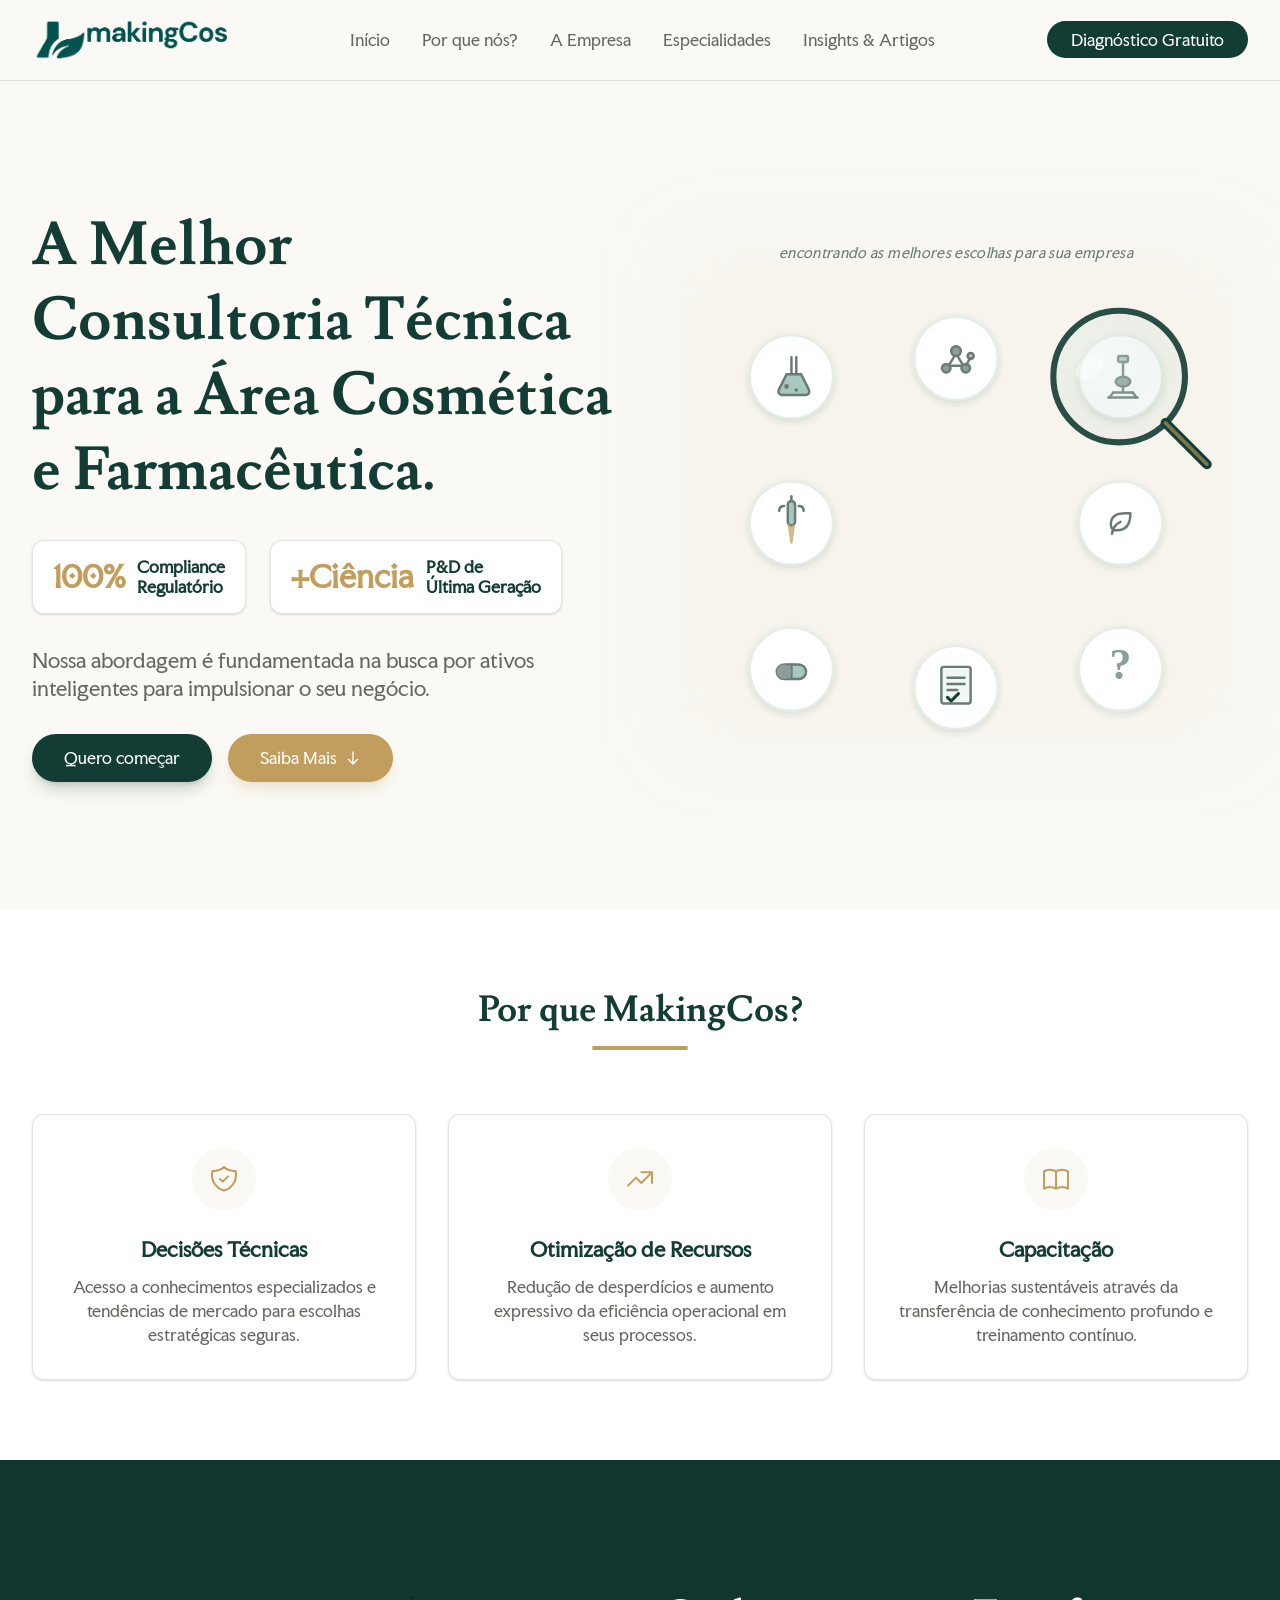
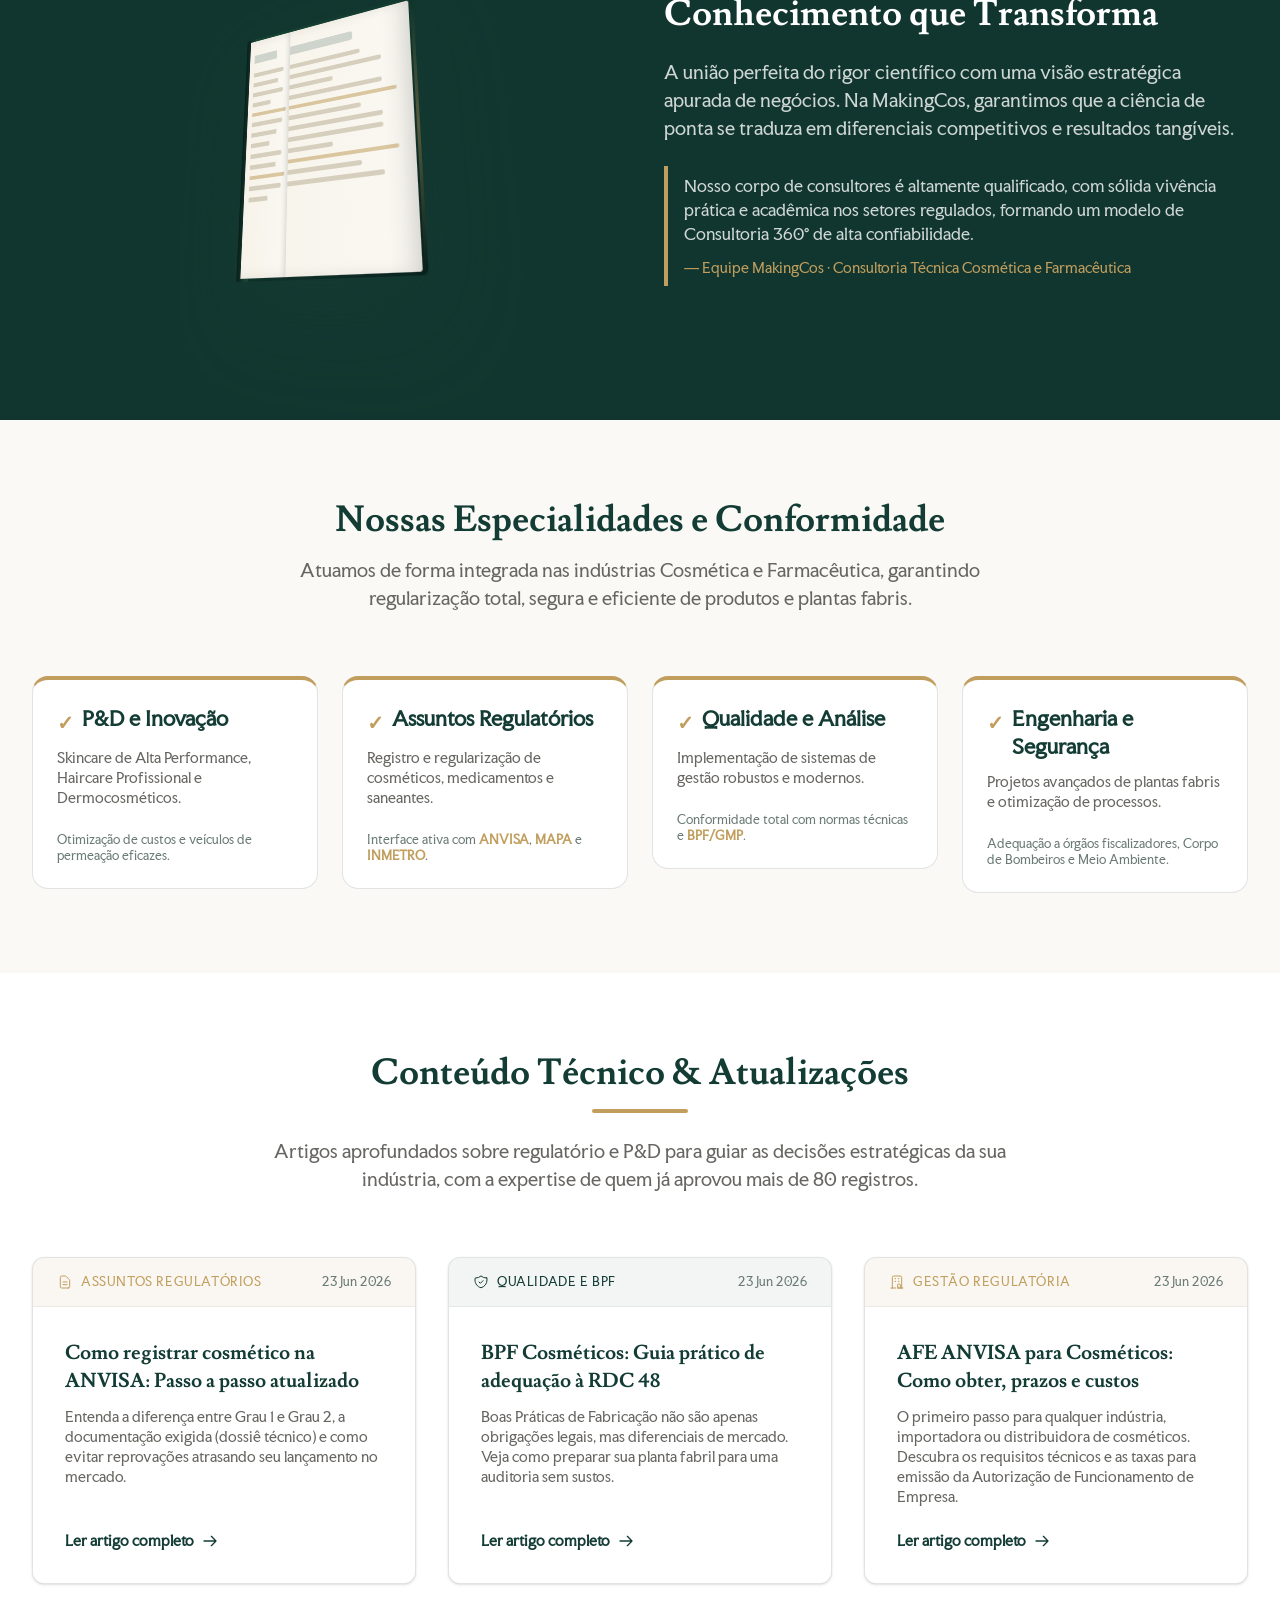
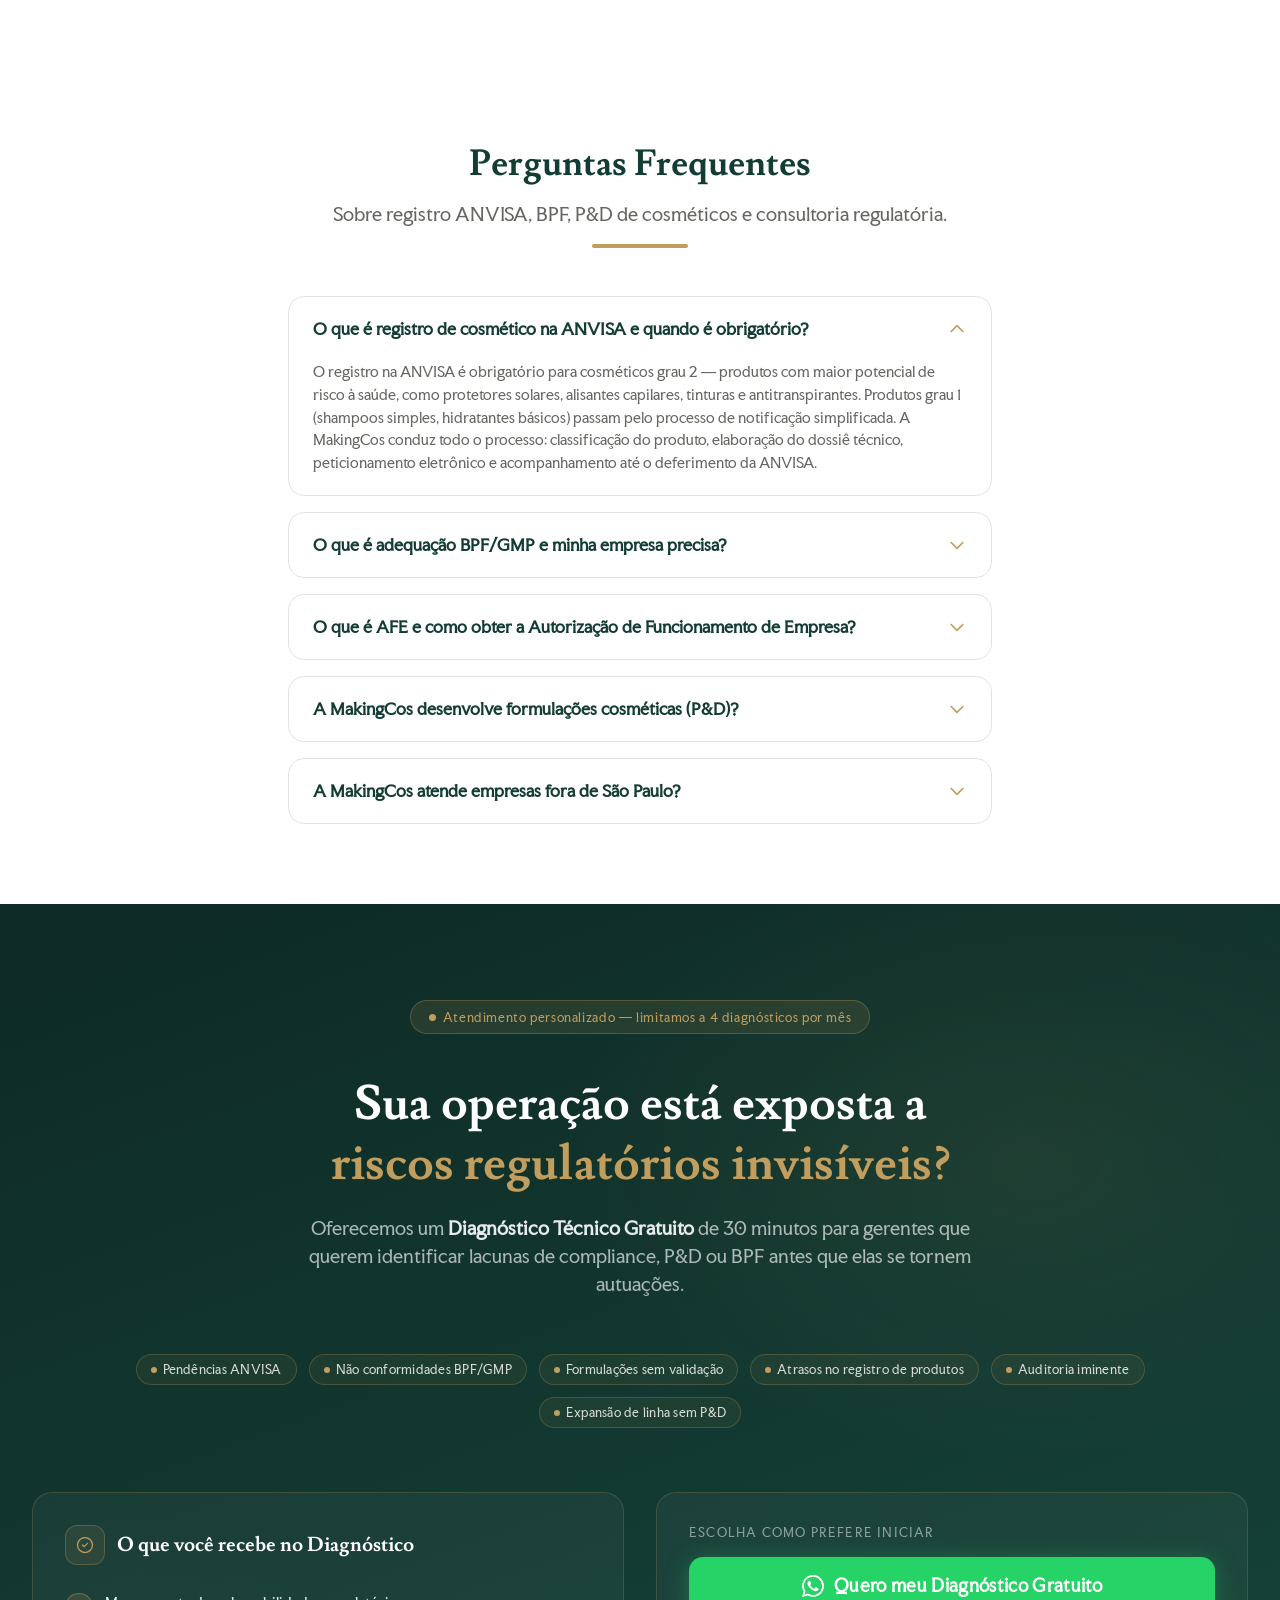
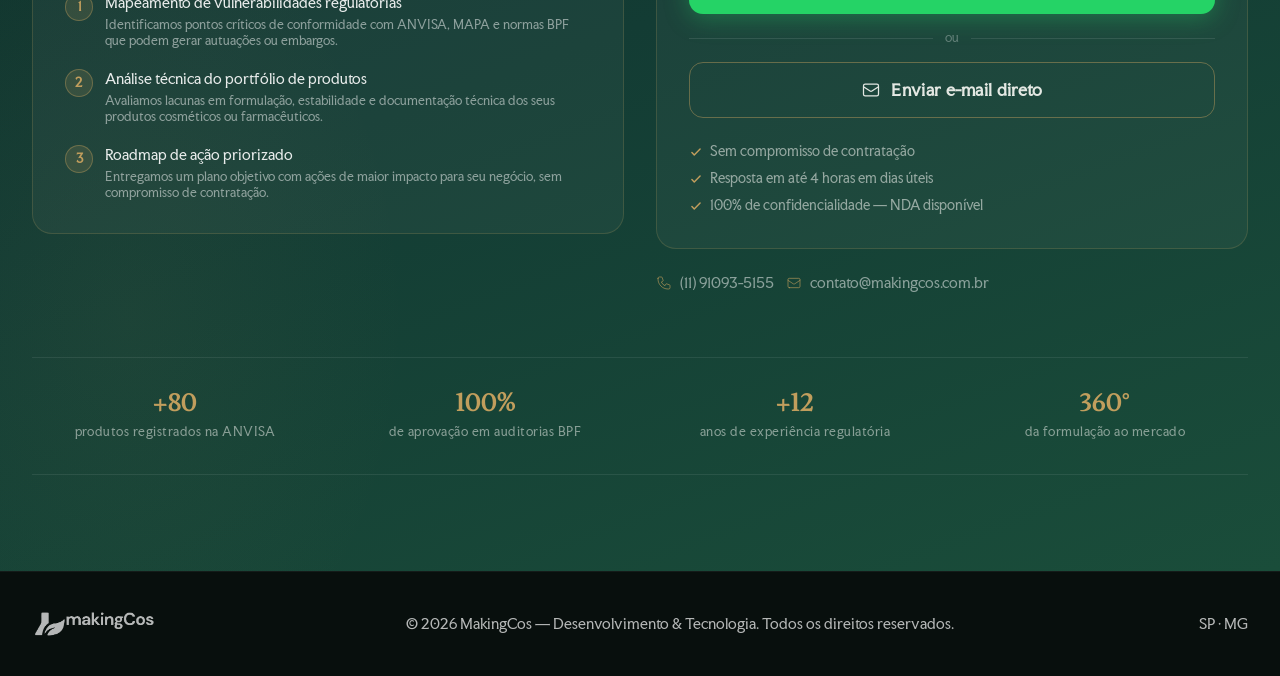
==== commit 1b02ab41: "add goggle tag analytics" ====
--- a/index.html
+++ b/index.html
@@ -196,6 +196,7 @@
       gtag('js', new Date());
 
       gtag('config', 'AW-18187094049');
+      gtag('config', 'G-XRKTTGZR8V');
     </script>
 </head>
 
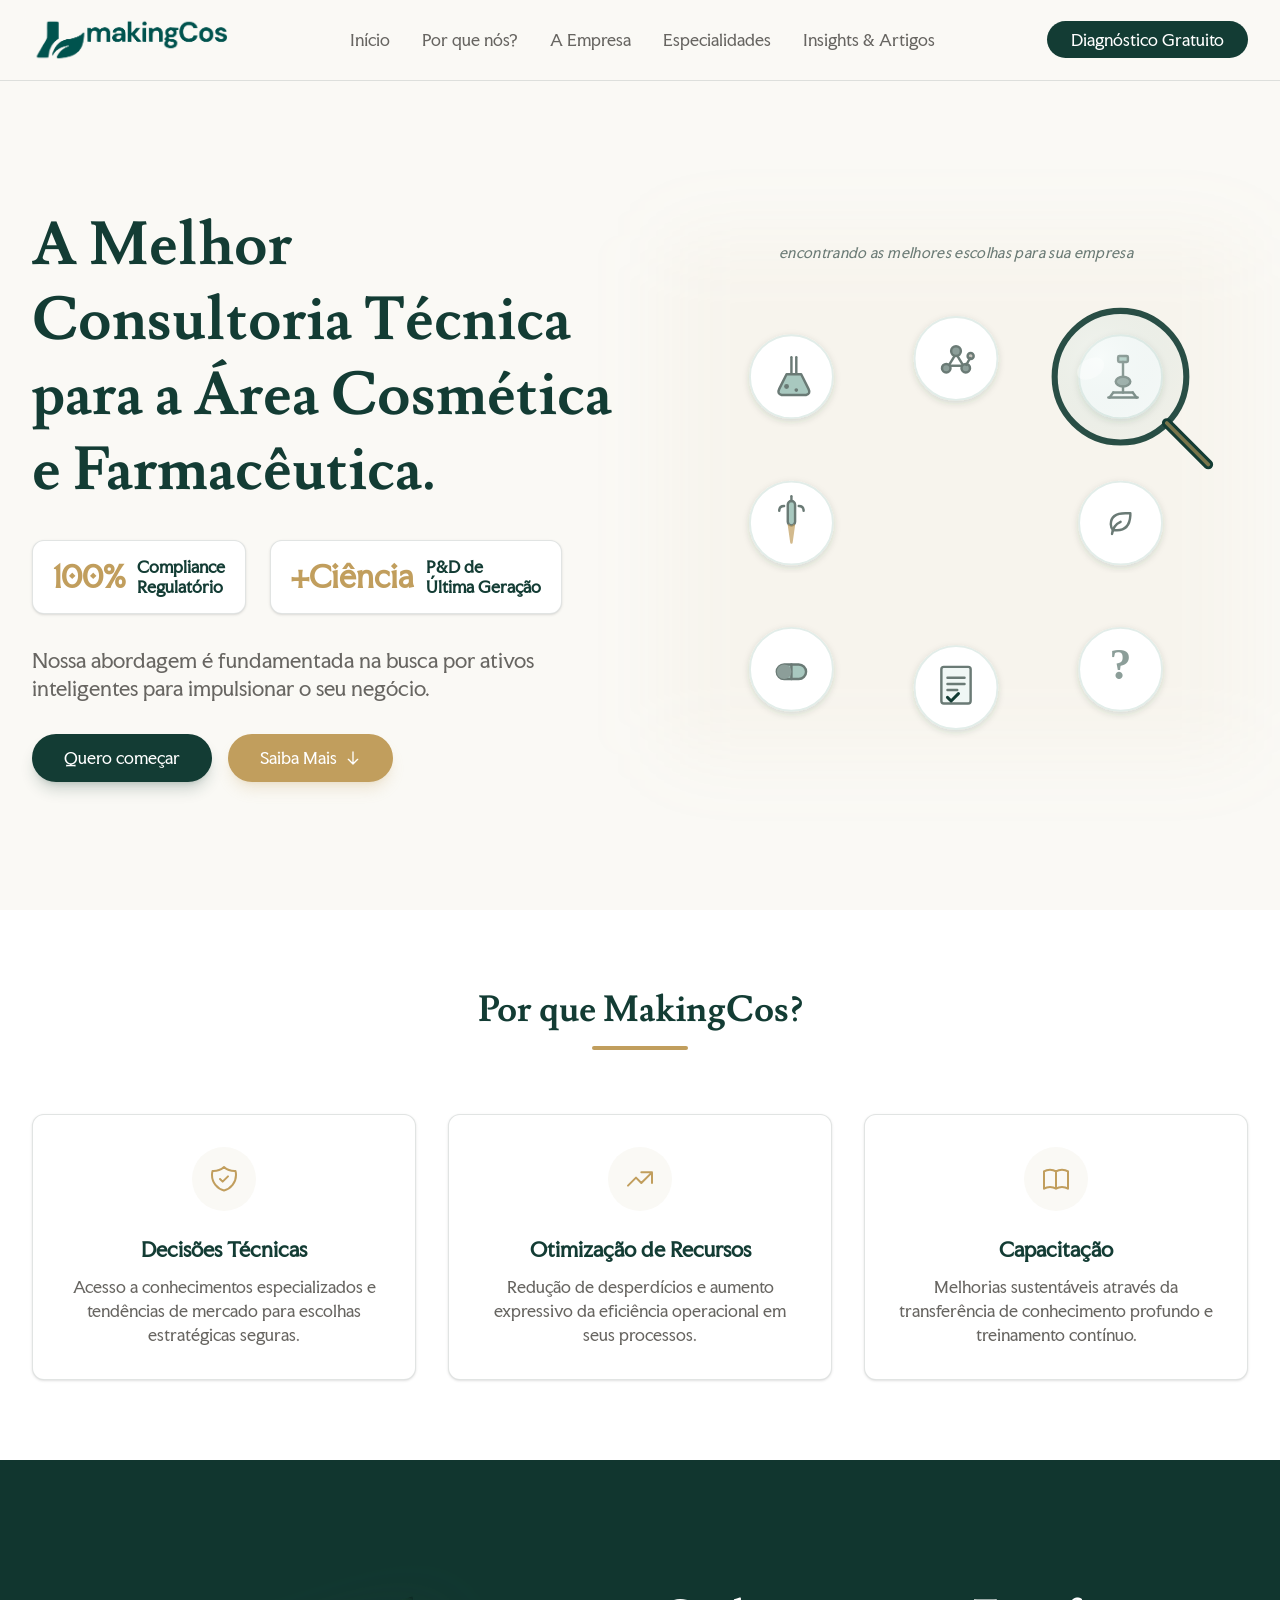
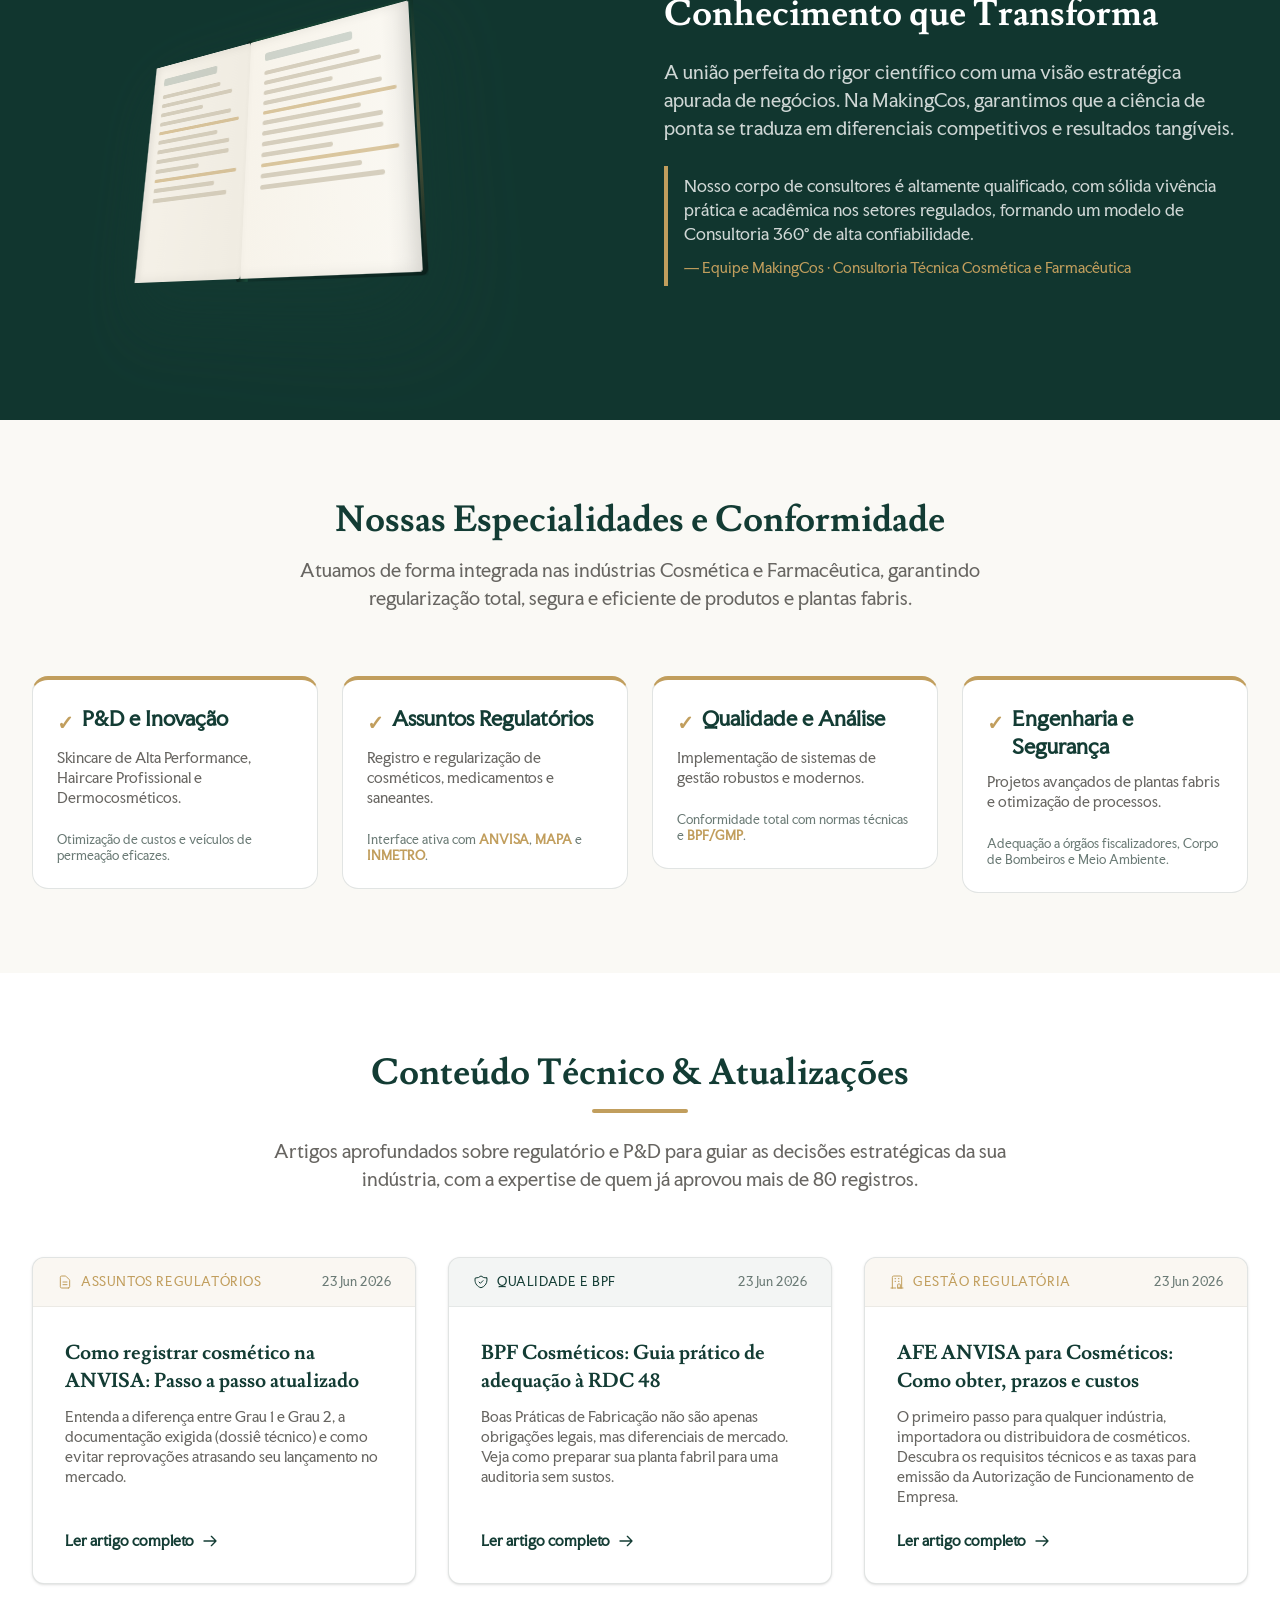
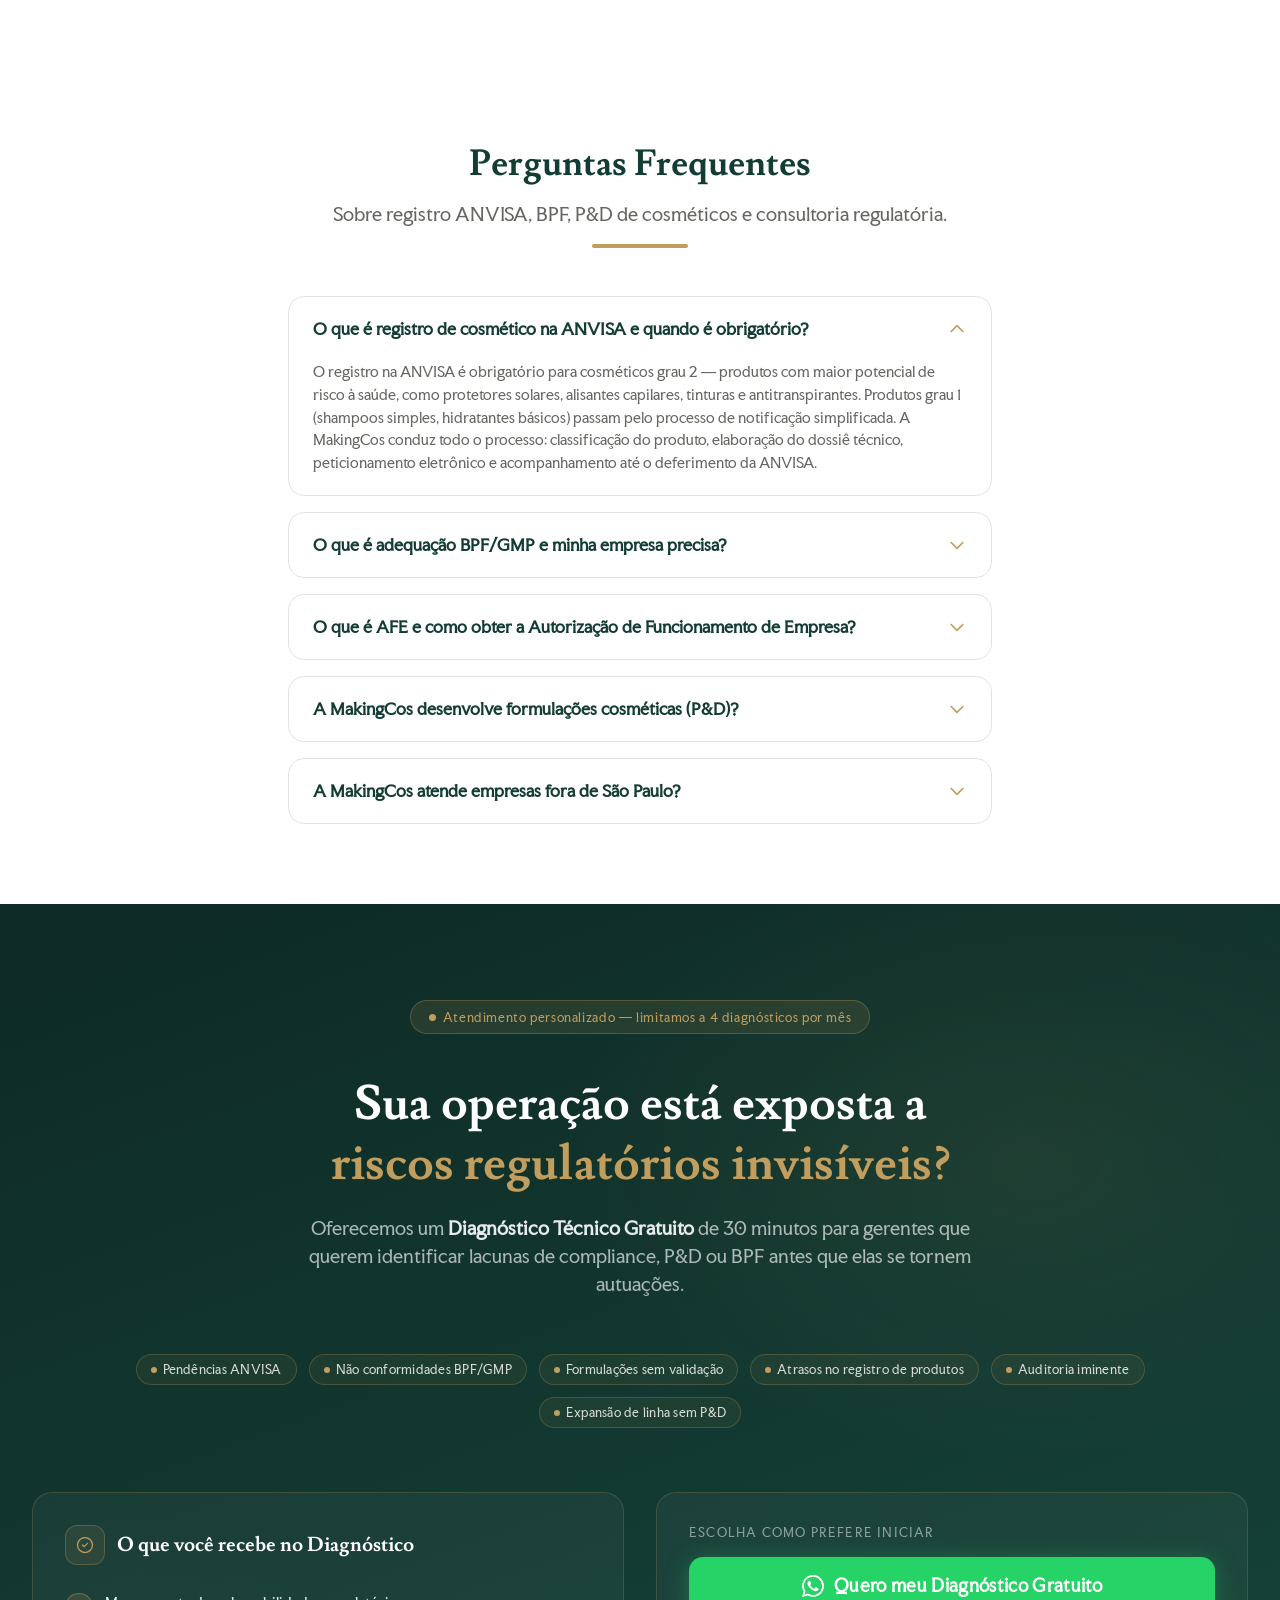
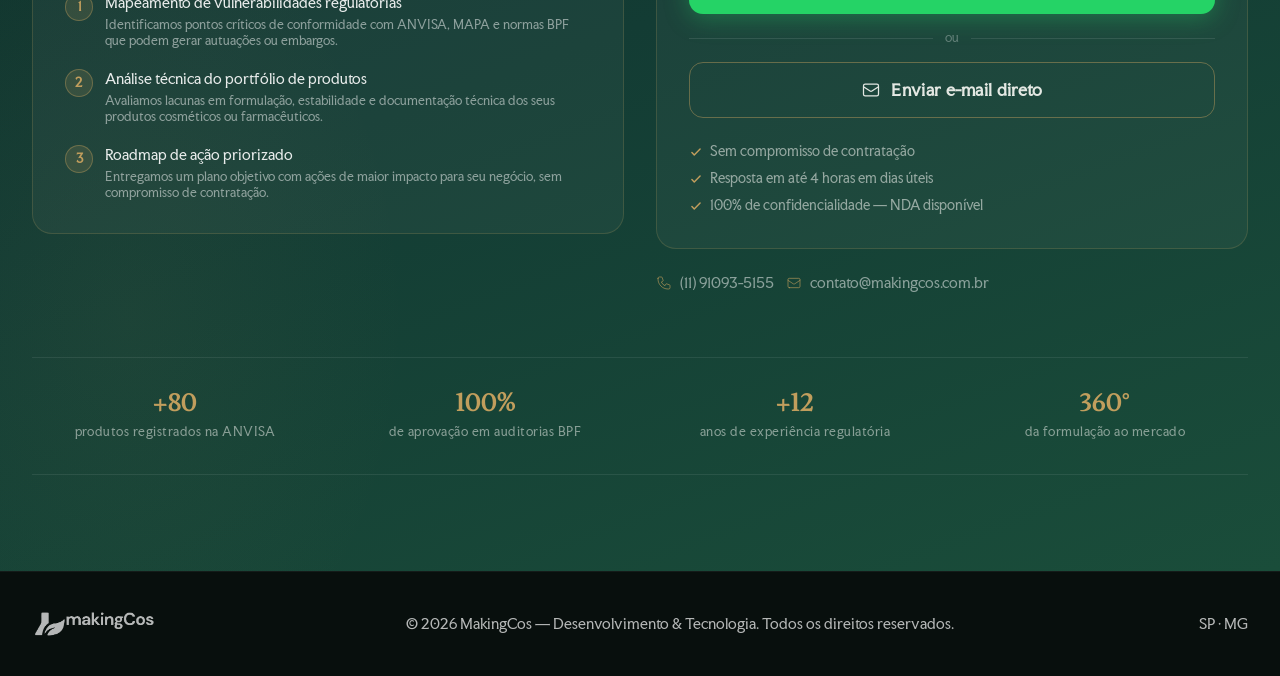
==== commit 10882f77: "tag cta" ====
--- a/index.html
+++ b/index.html
@@ -198,6 +198,22 @@
       gtag('config', 'AW-18187094049');
       gtag('config', 'G-XRKTTGZR8V');
     </script>
+
+    <!-- Event snippet for Contato conversion page -->
+    <script>
+    function gtag_report_conversion(url) {
+      var callback = function () {
+        if (typeof(url) != 'undefined') {
+          window.location = url;
+        }
+      };
+      gtag('event', 'conversion', {
+          'send_to': 'AW-18187094049/kxDICI7BydEcEKGQpOBD',
+          'event_callback': callback
+      });
+      return false;
+    }
+    </script>
 </head>
 
 <body class="bg-offwhite text-textgrey font-sans antialiased overflow-x-hidden">
@@ -1029,6 +1045,7 @@
                         <!-- WhatsApp CTA -->
                         <a href="https://wa.me/5511910935155?text=Ol%C3%A1%2C%20gostaria%20de%20solicitar%20o%20Diagn%C3%B3stico%20T%C3%A9cnico%20Gratuito%20da%20MakingCos."
                            target="_blank" rel="noopener"
+                           onclick="gtag_report_conversion(); gtag('event', 'click', { 'event_category': 'Contato', 'event_label': 'WhatsApp CTA' });"
                            class="cta-whatsapp w-full mb-4">
                             <svg width="22" height="22" viewBox="0 0 24 24" fill="currentColor">
                                 <path d="M17.472 14.382c-.297-.149-1.758-.867-2.03-.967-.273-.099-.471-.148-.67.15-.197.297-.767.966-.94 1.164-.173.199-.347.223-.644.075-.297-.15-1.255-.463-2.39-1.475-.883-.788-1.48-1.761-1.653-2.059-.173-.297-.018-.458.13-.606.134-.133.298-.347.446-.52.149-.174.198-.298.298-.497.099-.198.05-.371-.025-.52-.075-.149-.669-1.612-.916-2.207-.242-.579-.487-.5-.669-.51-.173-.008-.371-.01-.57-.01-.198 0-.52.074-.792.372-.272.297-1.04 1.016-1.04 2.479 0 1.462 1.065 2.875 1.213 3.074.149.198 2.096 3.2 5.077 4.487.709.306 1.262.489 1.694.625.712.227 1.36.195 1.871.118.571-.085 1.758-.719 2.006-1.413.248-.694.248-1.289.173-1.413-.074-.124-.272-.198-.57-.347m-5.421 7.403h-.004a9.87 9.87 0 01-5.031-1.378l-.361-.214-3.741.982.998-3.648-.235-.374a9.86 9.86 0 01-1.51-5.26c.001-5.45 4.436-9.884 9.888-9.884 2.64 0 5.122 1.03 6.988 2.898a9.825 9.825 0 012.893 6.994c-.003 5.45-4.437 9.884-9.885 9.884m8.413-18.297A11.815 11.815 0 0012.05 0C5.495 0 .16 5.335.157 11.892c0 2.096.547 4.142 1.588 5.945L.057 24l6.305-1.654a11.882 11.882 0 005.683 1.448h.005c6.554 0 11.89-5.335 11.893-11.893a11.821 11.821 0 00-3.48-8.413Z"/>
@@ -1044,6 +1061,7 @@
 
                         <!-- Email CTA -->
                         <a href="mailto:contato@makingcos.com.br?subject=Solicita%C3%A7%C3%A3o%20de%20Diagn%C3%B3stico%20T%C3%A9cnico%20Gratuito&body=Ol%C3%A1%2C%20gostaria%20de%20agendar%20um%20diagn%C3%B3stico%20t%C3%A9cnico%20gratuito%20com%20a%20MakingCos.%0A%0ASegmento%3A%20%5Bcosmético%20%2F%20farmacêutico%5D%0APrincipal%20desafio%3A%20%0A"
+                           onclick="gtag_report_conversion(); gtag('event', 'click', { 'event_category': 'Contato', 'event_label': 'Email CTA' });"
                            class="cta-email w-full">
                             <svg class="w-5 h-5" fill="none" stroke="currentColor" viewBox="0 0 24 24">
                                 <path stroke-linecap="round" stroke-linejoin="round" stroke-width="1.5" d="M3 8l7.89 5.26a2 2 0 002.22 0L21 8M5 19h14a2 2 0 002-2V7a2 2 0 00-2-2H5a2 2 0 00-2 2v10a2 2 0 002 2z"/>
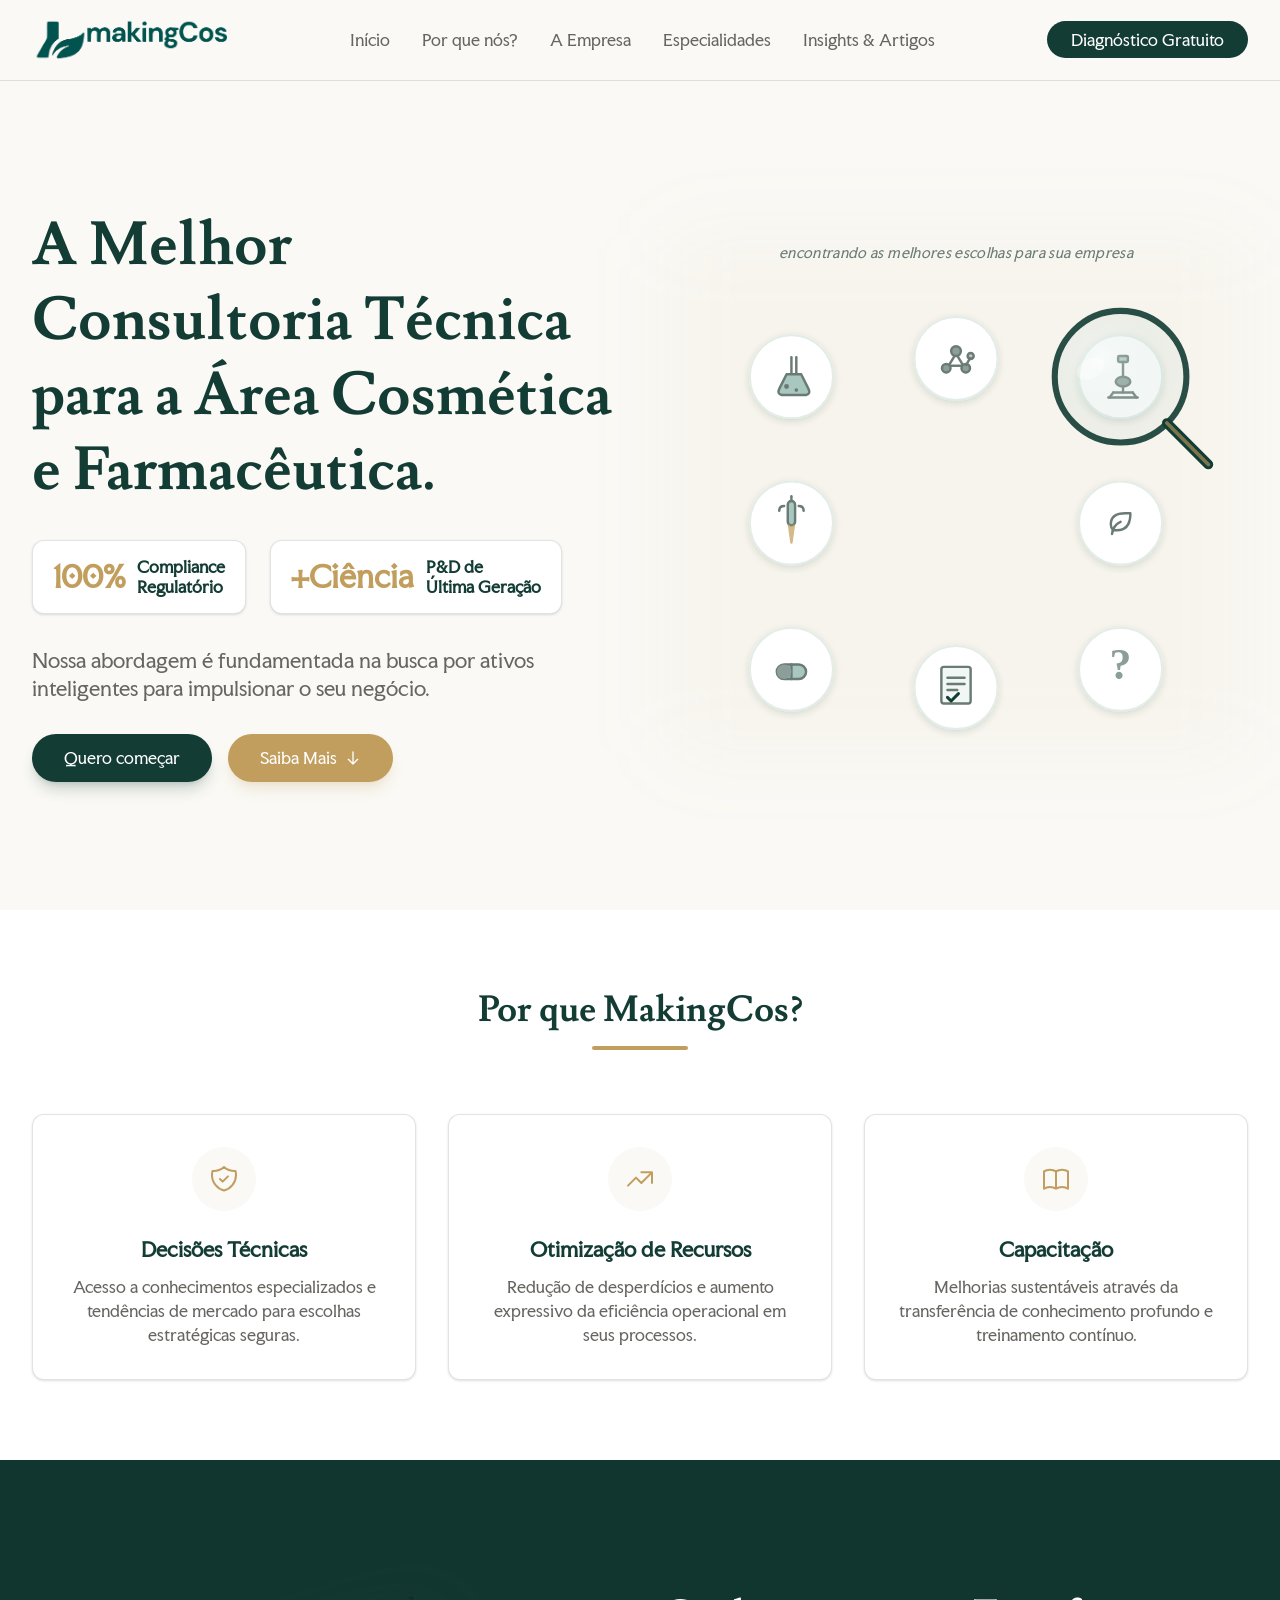
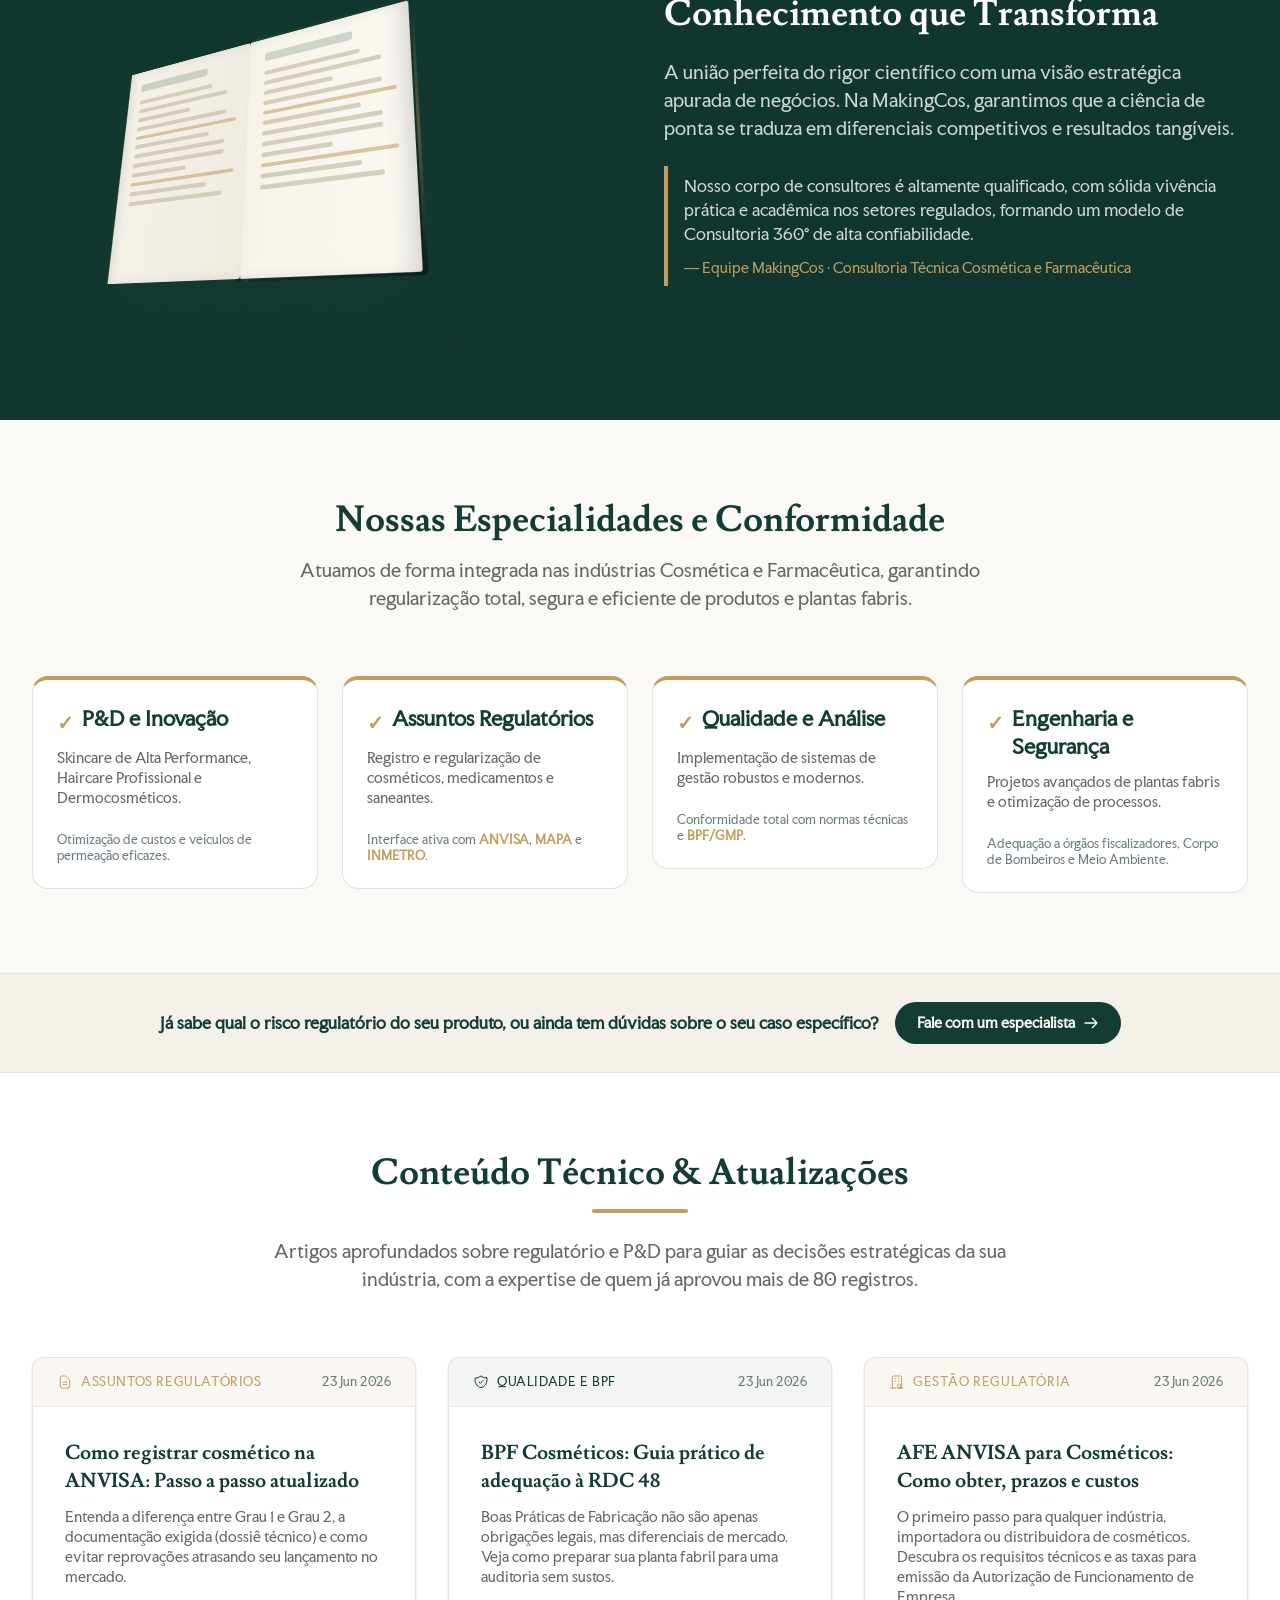
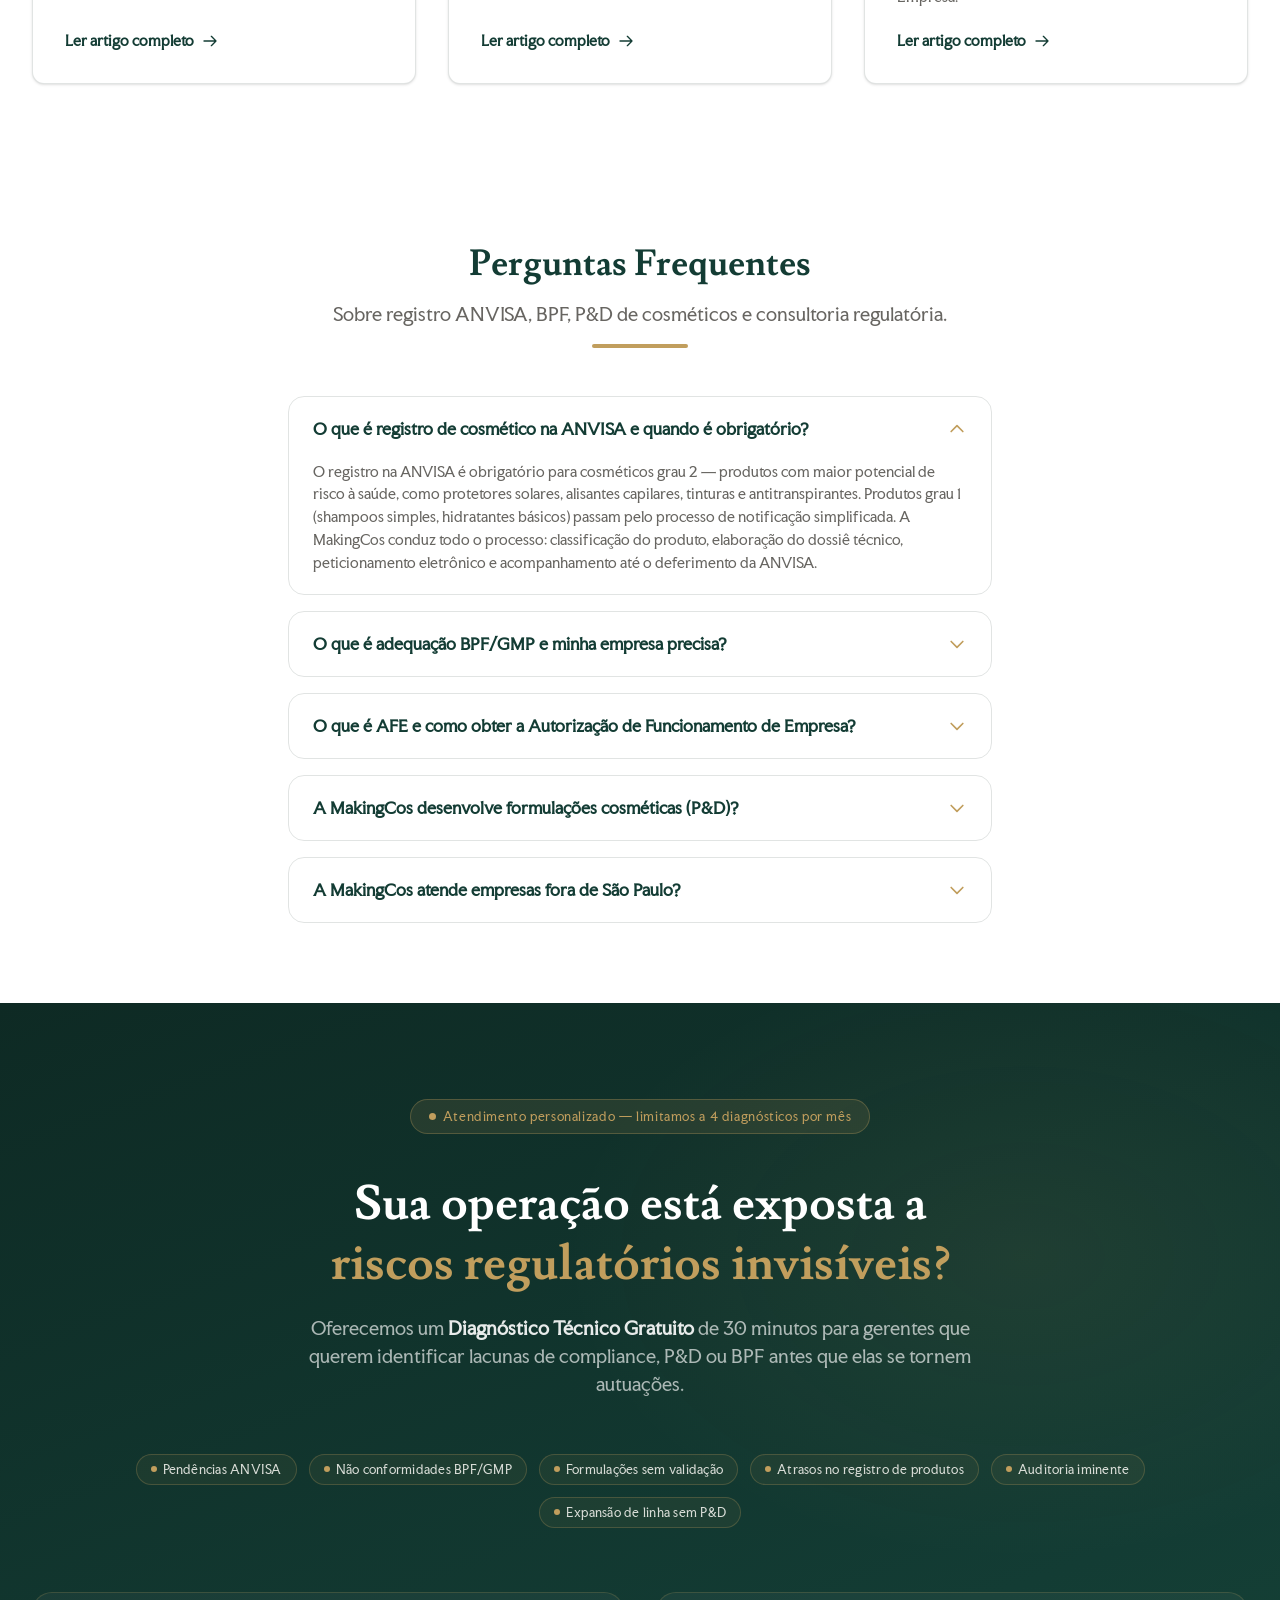
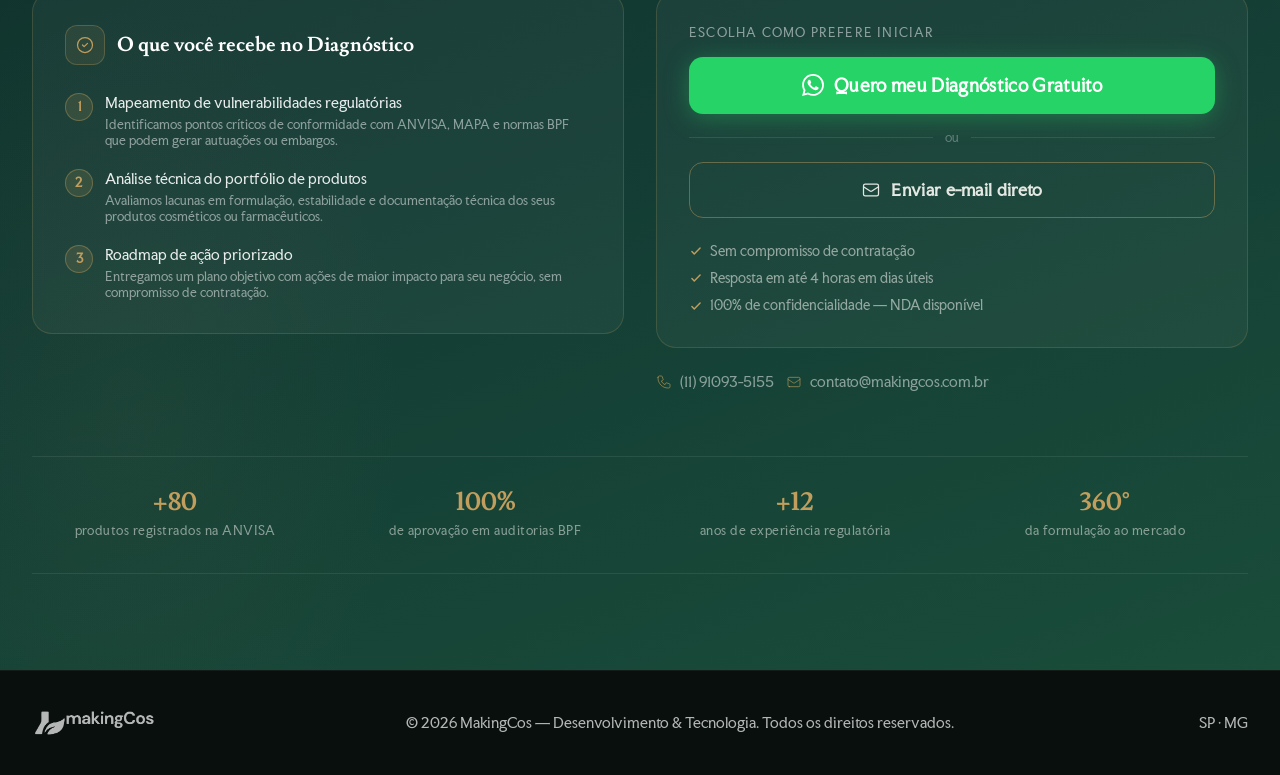
==== commit dc5c5e47: "fixes" ====
--- a/index.html
+++ b/index.html
@@ -275,7 +275,7 @@
                             Nossa abordagem é fundamentada na busca por ativos inteligentes para impulsionar o seu negócio.
                         </p>
                         <div class="flex flex-col sm:flex-row gap-4">
-                            <a href="#contact" class="px-8 py-3 bg-primary text-white rounded-full font-medium text-center hover:bg-primary/90 transition-colors shadow-lg shadow-primary/20">Quero começar</a>
+                            <a href="#contact-section" class="px-8 py-3 bg-primary text-white rounded-full font-medium text-center hover:bg-primary/90 transition-colors shadow-lg shadow-primary/20">Quero começar</a>
                             <a href="#value-proposition" class="group flex items-center justify-center gap-2 px-8 py-3 bg-accent text-white rounded-full font-medium text-center hover:bg-accent/90 transition-colors shadow-lg shadow-accent/20">
                                 Saiba Mais
                                 <svg class="w-4 h-4 group-hover:translate-y-1 transition-transform" fill="none" stroke="currentColor" viewBox="0 0 24 24"><path stroke-linecap="round" stroke-linejoin="round" stroke-width="2" d="M19 14l-7 7m0 0l-7-7m7 7V3"></path></svg>
@@ -604,8 +604,22 @@
             </div>
         </section>
     </main>
-
-    <!-- Insights / Technical Blog Section -->
+<!-- Insights / Technical Blog Section -->
+    <div class="bridge-cta">
+        <div class="max-w-7xl mx-auto px-4 sm:px-6 lg:px-8">
+            <div class="bridge-cta-inner">
+                <p class="bridge-cta-text">Já sabe qual o risco regulatório do seu produto, ou ainda tem dúvidas sobre o seu caso específico?</p>
+                <a href="https://wa.me/5511910935155?text=Ol%C3%A1%2C%20gostaria%20de%20tirar%20uma%20d%C3%BAvida%20sobre%20o%20meu%20caso%20com%20a%20MakingCos."
+                   target="_blank" rel="noopener"
+                   onclick="gtag('event', 'click', { 'event_category': 'Engajamento', 'event_label': 'Bridge CTA - Servicos' });"
+                   class="bridge-cta-btn">
+                    Fale com um especialista
+                    <svg class="w-4 h-4" fill="none" stroke="currentColor" viewBox="0 0 24 24"><path stroke-linecap="round" stroke-linejoin="round" stroke-width="2" d="M14 5l7 7m0 0l-7 7m7-7H3"></path></svg>
+                </a>
+            </div>
+        </div>
+    </div>
+
     <section id="insights" class="py-20 bg-white">
         <div class="max-w-7xl mx-auto px-4 sm:px-6 lg:px-8">
             <div class="text-center max-w-3xl mx-auto mb-16 fade-up">
@@ -619,7 +633,7 @@
             <div class="grid grid-cols-1 md:grid-cols-3 gap-8">
                 
                 <!-- Artigo Pilar 1: Registro ANVISA (Baixa/Média Concorrência | Alto Volume) -->
-                <article class="card flex flex-col h-full bg-white rounded-2xl border border-muted/20 hover:border-accent/50 hover:shadow-lg transition-all duration-300 overflow-hidden fade-up" style="transition-delay:0.1s">
+                <article class="card card-clickable flex flex-col h-full bg-white rounded-2xl border border-muted/20 hover:border-accent/50 hover:shadow-lg transition-all duration-300 overflow-hidden fade-up" style="transition-delay:0.1s" data-href="artigo-registro-anvisa.html" tabindex="0" role="link" aria-label="Ler artigo: Como registrar cosmético na ANVISA">
                     <div class="flex items-center justify-between px-6 py-4 bg-accent/8 border-b border-muted/10">
                         <div class="flex items-center gap-2">
                             <svg class="w-4 h-4 text-accent" fill="none" stroke="currentColor" viewBox="0 0 24 24"><path stroke-linecap="round" stroke-linejoin="round" stroke-width="1.5" d="M9 12h6m-6 4h6m2 5H7a2 2 0 01-2-2V5a2 2 0 012-2h5.586a1 1 0 01.707.293l5.414 5.414a1 1 0 01.293.707V19a2 2 0 01-2 2z"/></svg>
@@ -642,7 +656,7 @@
                 </article>
 
                 <!-- Artigo Pilar 2: BPF Cosméticos (Transacional | Alto Valor) -->
-                <article class="card flex flex-col h-full bg-white rounded-2xl border border-muted/20 hover:border-accent/50 hover:shadow-lg transition-all duration-300 overflow-hidden fade-up" style="transition-delay:0.2s">
+                <article class="card card-clickable flex flex-col h-full bg-white rounded-2xl border border-muted/20 hover:border-accent/50 hover:shadow-lg transition-all duration-300 overflow-hidden fade-up" style="transition-delay:0.2s" data-href="artigo-bpf-cosmeticos.html" tabindex="0" role="link" aria-label="Ler artigo: BPF Cosméticos, guia de adequação à RDC 48">
                     <div class="flex items-center justify-between px-6 py-4 bg-primary/5 border-b border-muted/10">
                         <div class="flex items-center gap-2">
                             <svg class="w-4 h-4 text-primary" fill="none" stroke="currentColor" viewBox="0 0 24 24"><path stroke-linecap="round" stroke-linejoin="round" stroke-width="1.5" d="M9 12l2 2 4-4m5.618-4.016A11.955 11.955 0 0112 2.944a11.955 11.955 0 01-8.618 3.04A12.02 12.02 0 003 9c0 5.591 3.824 10.29 9 11.622 5.176-1.332 9-6.03 9-11.622 0-1.042-.133-2.052-.382-3.016z"/></svg>
@@ -665,7 +679,7 @@
                 </article>
 
                 <!-- Artigo Pilar 3: AFE (Baixa Concorrência | Topo de Funil) -->
-                <article class="card flex flex-col h-full bg-white rounded-2xl border border-muted/20 hover:border-accent/50 hover:shadow-lg transition-all duration-300 overflow-hidden fade-up" style="transition-delay:0.3s">
+                <article class="card card-clickable flex flex-col h-full bg-white rounded-2xl border border-muted/20 hover:border-accent/50 hover:shadow-lg transition-all duration-300 overflow-hidden fade-up" style="transition-delay:0.3s" data-href="artigo-afe-anvisa.html" tabindex="0" role="link" aria-label="Ler artigo: AFE ANVISA para Cosméticos">
                     <div class="flex items-center justify-between px-6 py-4 bg-accent/8 border-b border-muted/10">
                         <div class="flex items-center gap-2">
                             <svg class="w-4 h-4 text-accent" fill="none" stroke="currentColor" viewBox="0 0 24 24"><path stroke-linecap="round" stroke-linejoin="round" stroke-width="1.5" d="M19 21V5a2 2 0 00-2-2H7a2 2 0 00-2 2v16m14 0h2m-2 0h-5m-9 0H3m2 0h5M9 7h1m-1 4h1m4-4h1m-1 4h1m-2 10v-5a1 1 0 011-1h2a1 1 0 011 1v5m-4 0h4"/></svg>
@@ -950,6 +964,123 @@
             border-radius: 50%;
             background: #C19E5D;
             animation: chipPulse 1.5s ease-in-out infinite;
+        }
+
+        /* Botão principal do hero — leve respiração pra guiar o olhar, sem gritar */
+        .hero-cta-primary {
+            position: relative;
+            animation: heroPulseRing 3s ease-out infinite;
+        }
+        @keyframes heroPulseRing {
+            0%   { box-shadow: 0 0 0 0 rgba(19,60,52,0.35); }
+            70%  { box-shadow: 0 0 0 12px rgba(19,60,52,0); }
+            100% { box-shadow: 0 0 0 0 rgba(19,60,52,0); }
+        }
+        .hero-cta-primary:hover {
+            animation: none;
+        }
+        @media (prefers-reduced-motion: reduce) {
+            .hero-cta-primary { animation: none; }
+        }
+
+        /* Cards de artigo totalmente clicáveis */
+        .card-clickable {
+            cursor: pointer;
+        }
+        .card-clickable:focus-visible {
+            outline: 2px solid #C19E5D;
+            outline-offset: 2px;
+        }
+
+        /* Barra-ponte entre Especialidades e Artigos */
+        .bridge-cta {
+            background: #f4f1ea;
+            border-top: 1px solid rgba(19,60,52,0.08);
+            border-bottom: 1px solid rgba(19,60,52,0.08);
+            padding: 1.75rem 0;
+        }
+        .bridge-cta-inner {
+            display: flex;
+            flex-direction: column;
+            align-items: center;
+            justify-content: center;
+            gap: 1rem;
+            text-align: center;
+        }
+        .bridge-cta-text {
+            color: #133C34;
+            font-weight: 600;
+            font-size: 1rem;
+        }
+        .bridge-cta-btn {
+            display: inline-flex;
+            align-items: center;
+            gap: 8px;
+            background: #133C34;
+            color: #FAF9F5;
+            font-weight: 600;
+            font-size: 0.9rem;
+            padding: 10px 22px;
+            border-radius: 999px;
+            text-decoration: none;
+            white-space: nowrap;
+            transition: transform 0.2s, background 0.2s;
+        }
+        .bridge-cta-btn:hover {
+            background: #1a4d3a;
+            transform: translateY(-1px);
+        }
+        @media (min-width: 768px) {
+            .bridge-cta-inner {
+                flex-direction: row;
+                justify-content: center;
+            }
+        }
+
+        /* Botão flutuante de WhatsApp */
+        #waFloat {
+            position: fixed;
+            right: 20px;
+            bottom: 20px;
+            z-index: 45;
+            display: flex;
+            align-items: center;
+            gap: 10px;
+            background: #25D366;
+            color: #fff;
+            padding: 15px;
+            border-radius: 999px;
+            text-decoration: none;
+            box-shadow: 0 6px 24px rgba(37,211,102,0.4);
+            opacity: 0;
+            transform: translateY(16px) scale(0.9);
+            pointer-events: none;
+            transition: opacity 0.3s ease, transform 0.3s ease, box-shadow 0.2s;
+        }
+        #waFloat.visible {
+            opacity: 1;
+            transform: translateY(0) scale(1);
+            pointer-events: auto;
+        }
+        #waFloat:hover {
+            box-shadow: 0 8px 30px rgba(37,211,102,0.55);
+            transform: translateY(-2px) scale(1.03);
+        }
+        #waFloat .wa-label {
+            max-width: 0;
+            overflow: hidden;
+            white-space: nowrap;
+            font-family: 'Faculty Glyphic', sans-serif;
+            font-weight: 700;
+            font-size: 0.9rem;
+            transition: max-width 0.3s ease;
+        }
+        #waFloat:hover .wa-label {
+            max-width: 220px;
+            margin-right: 2px;
+        }
+        @media (max-width: 640px) {
+            #waFloat { right: 14px; bottom: 14px; padding: 14px; }
         }
 
         /* Scroll-in animation */
@@ -1779,6 +1910,50 @@
     })();
     </script>
 
+    <!-- Botão flutuante: aparece depois do hero -->
+    <script>
+    document.addEventListener('DOMContentLoaded', function () {
+        var waFloat = document.getElementById('waFloat');
+        var hero = document.getElementById('hero');
+        if (!waFloat || !hero) return;
+
+        function checkHero() {
+            var rect = hero.getBoundingClientRect();
+            // Mostra o botão quando o hero saiu completamente da viewport (bottom <= 0)
+            if (rect.bottom <= 80) {
+                waFloat.classList.add('visible');
+            } else {
+                waFloat.classList.remove('visible');
+            }
+        }
+
+        // Verifica imediatamente ao carregar
+        checkHero();
+        // Atualiza a cada scroll
+        window.addEventListener('scroll', checkHero, { passive: true });
+    });
+    </script>
+
+    <!-- Cards de artigo clicáveis (mantém o link interno acessível) -->
+    <script>
+    (function () {
+        document.querySelectorAll('.card-clickable').forEach(function (card) {
+            var href = card.getAttribute('data-href');
+            if (!href) return;
+            card.addEventListener('click', function (e) {
+                if (e.target.closest('a')) return; // deixa o link interno agir normalmente
+                window.location.href = href;
+            });
+            card.addEventListener('keydown', function (e) {
+                if (e.key === 'Enter' || e.key === ' ') {
+                    e.preventDefault();
+                    window.location.href = href;
+                }
+            });
+        });
+    })();
+    </script>
+
     <!-- FAQ Accordion -->
     <script>
     (function () {
@@ -1812,6 +1987,13 @@
         });
     })();
     </script>
+    
+    <!-- Botão Flutuante WhatsApp (com id waFloat para animação no scroll) -->
+    <a id="waFloat" href="https://wa.me/5511910935155" target="_blank" rel="noopener noreferrer" aria-label="Fale conosco no WhatsApp">
+        <svg width="28" height="28" fill="currentColor" viewBox="0 0 24 24" aria-hidden="true"><path d="M17.472 14.382c-.297-.149-1.758-.867-2.03-.967-.273-.099-.471-.148-.67.15-.197.297-.767.966-.94 1.164-.173.199-.347.223-.644.075-.297-.15-1.255-.463-2.39-1.475-.883-.788-1.48-1.761-1.653-2.059-.173-.297-.018-.458.13-.606.134-.133.298-.347.446-.52.149-.174.198-.298.298-.497.099-.198.05-.371-.025-.52-.075-.149-.669-1.612-.916-2.207-.242-.579-.487-.5-.669-.51-.173-.008-.371-.01-.57-.01-.198 0-.52.074-.792.372-.272.297-1.04 1.016-1.04 2.479 0 1.462 1.065 2.875 1.213 3.074.149.198 2.096 3.2 5.077 4.487.709.306 1.262.489 1.694.625.712.227 1.36.195 1.871.118.571-.085 1.758-.719 2.006-1.413.248-.694.248-1.289.173-1.413-.074-.124-.272-.198-.57-.347m-5.421 7.403h-.004a9.87 9.87 0 01-5.031-1.378l-.361-.214-3.741.982.998-3.648-.235-.374a9.86 9.86 0 01-1.51-5.26c.001-5.45 4.436-9.884 9.888-9.884 2.64 0 5.122 1.03 6.988 2.898a9.825 9.825 0 012.893 6.994c-.003 5.45-4.437 9.884-9.885 9.884m8.413-18.297A11.815 11.815 0 0012.05 0C5.495 0 .16 5.335.157 11.892c0 2.096.547 4.142 1.588 5.945L.057 24l6.305-1.654a11.882 11.882 0 005.683 1.448h.005c6.554 0 11.89-5.335 11.893-11.893a11.821 11.821 0 00-3.48-8.413Z"/>
+        </svg>
+        <span class="wa-label">Fale com um especialista</span>
+    </a>
 </body>
 
 </html>
